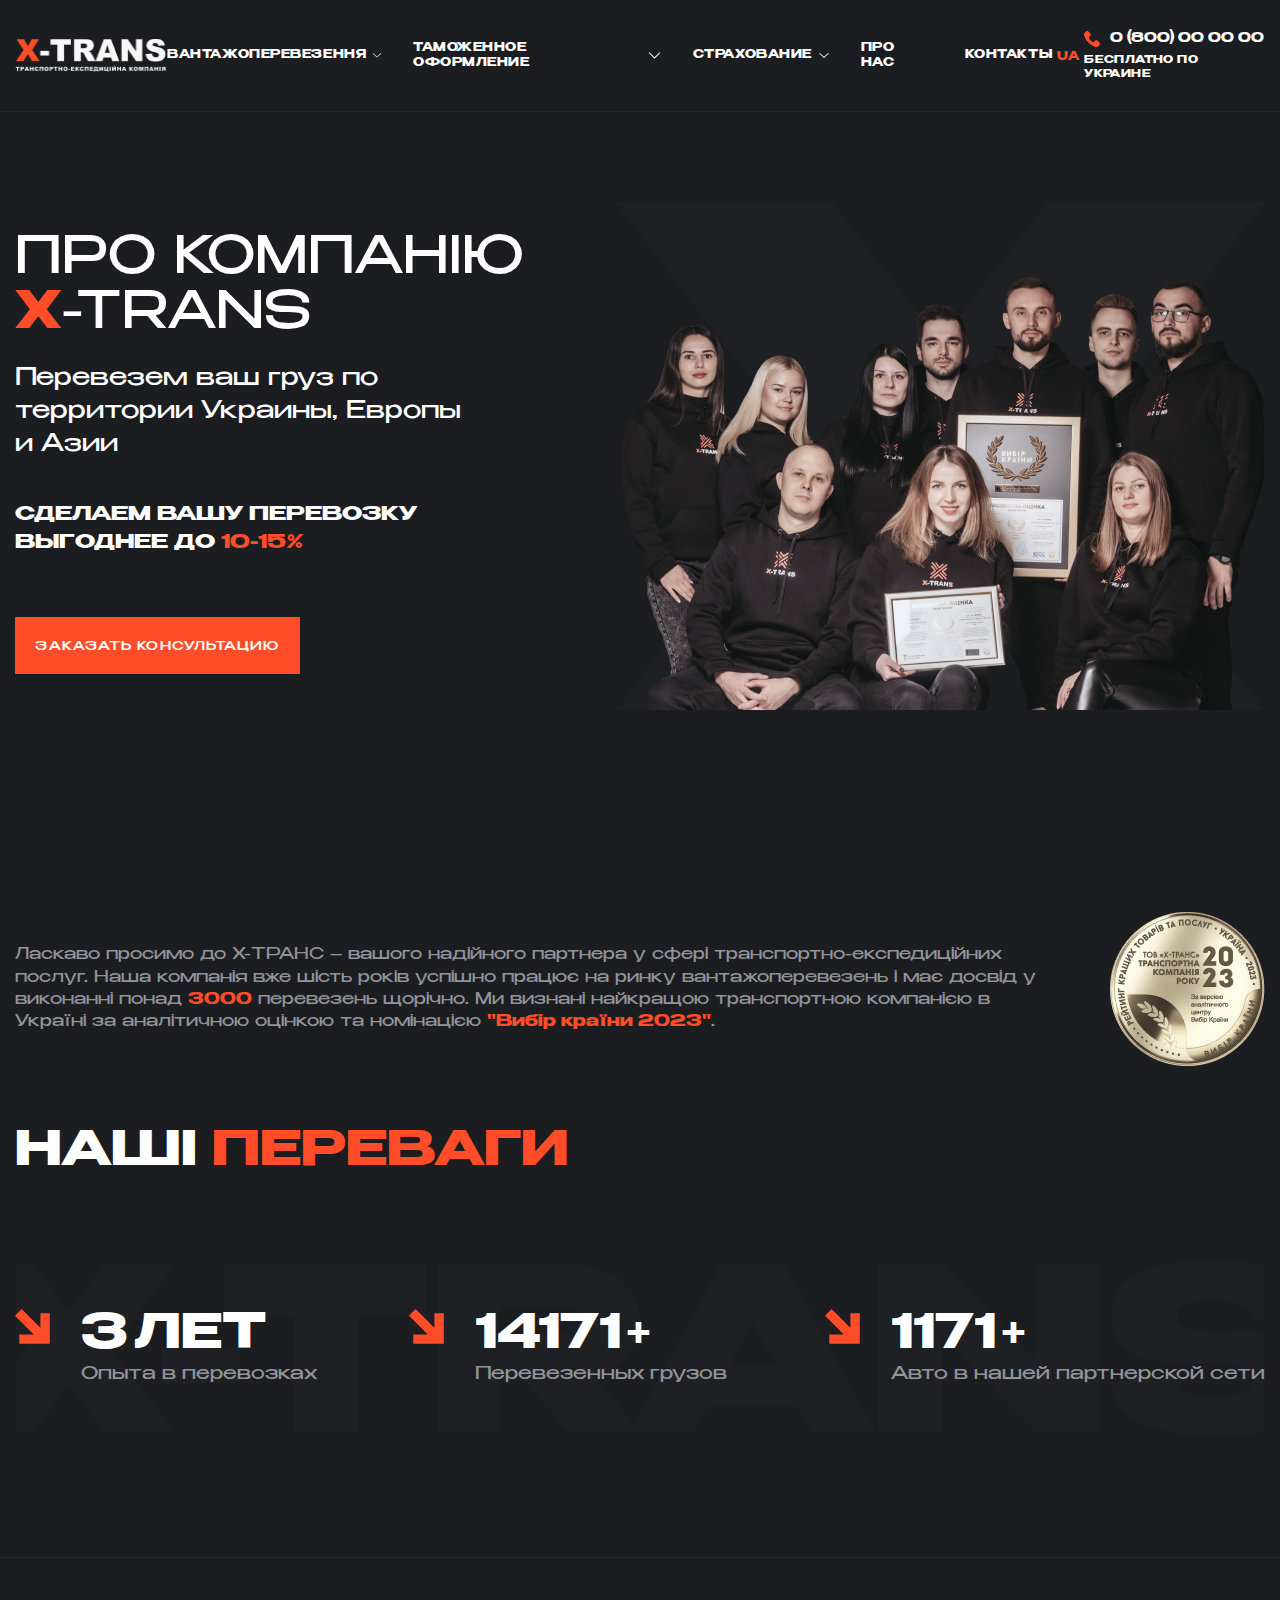
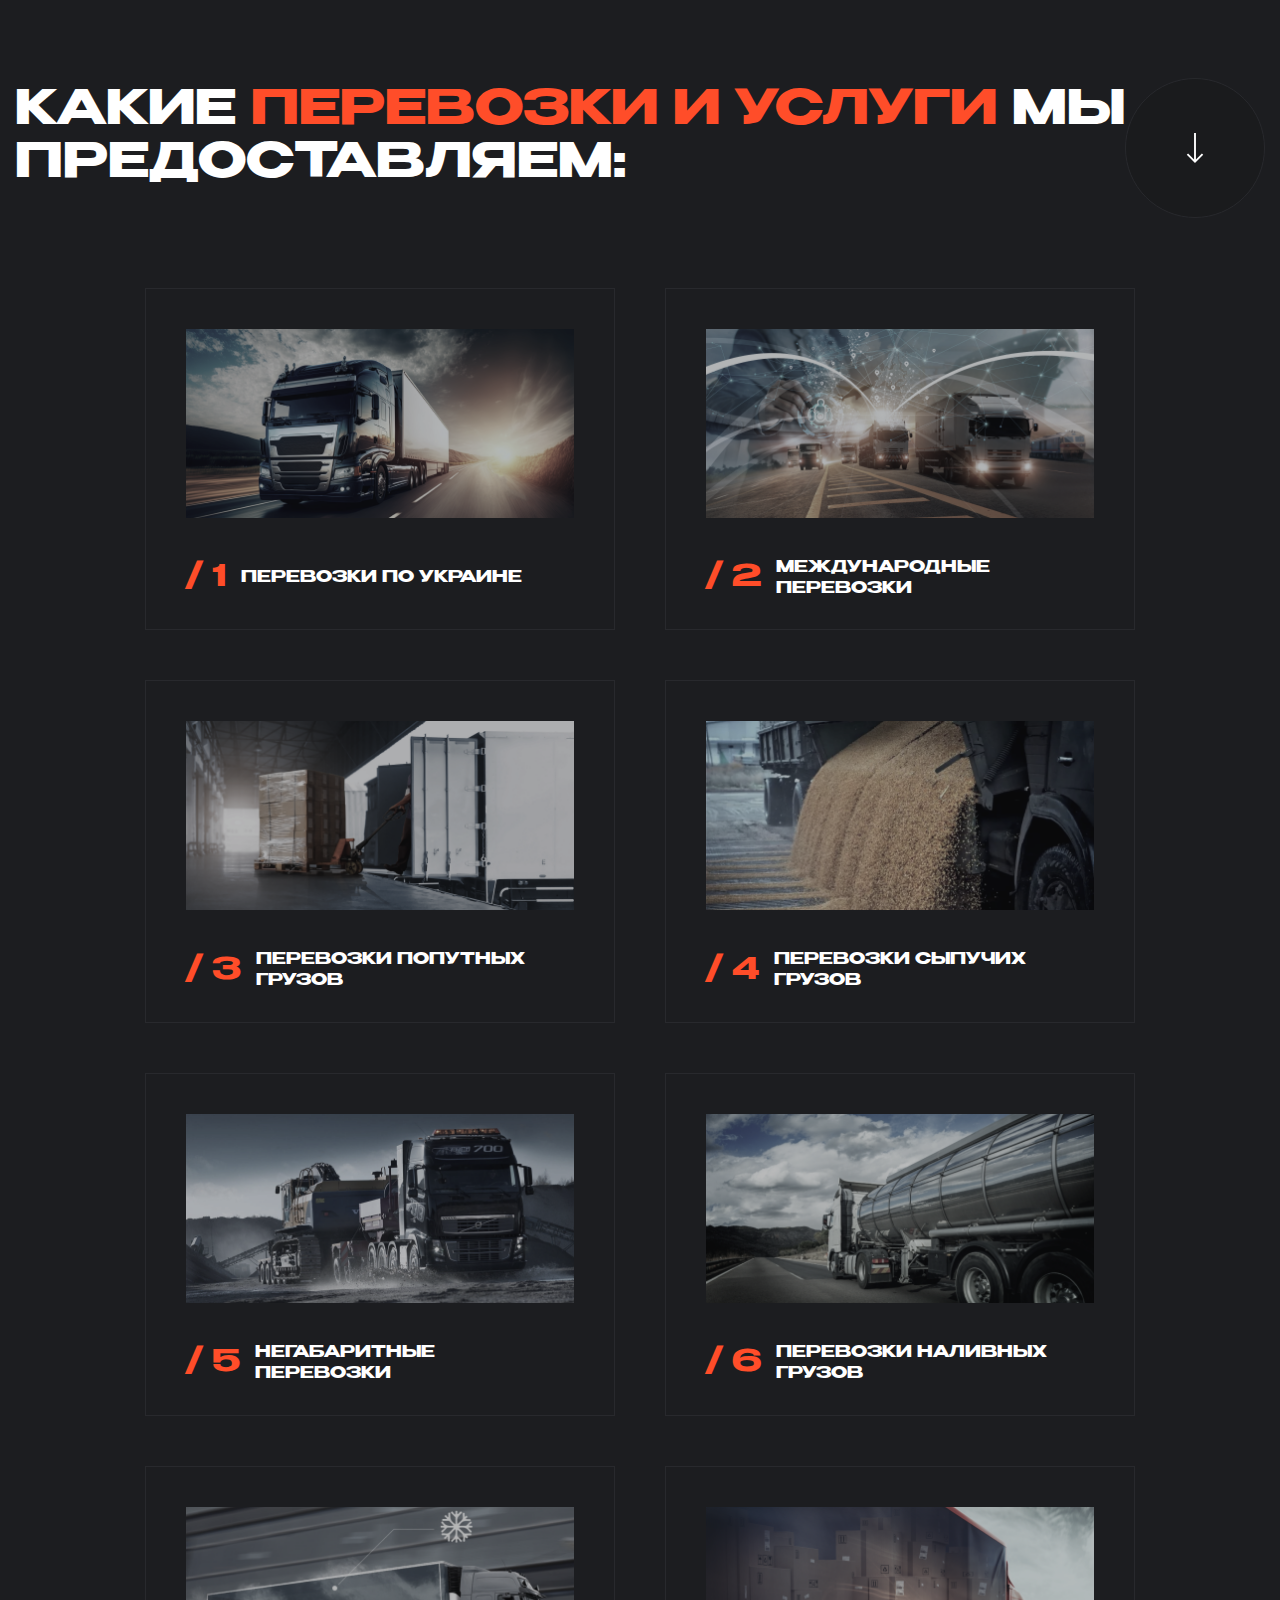
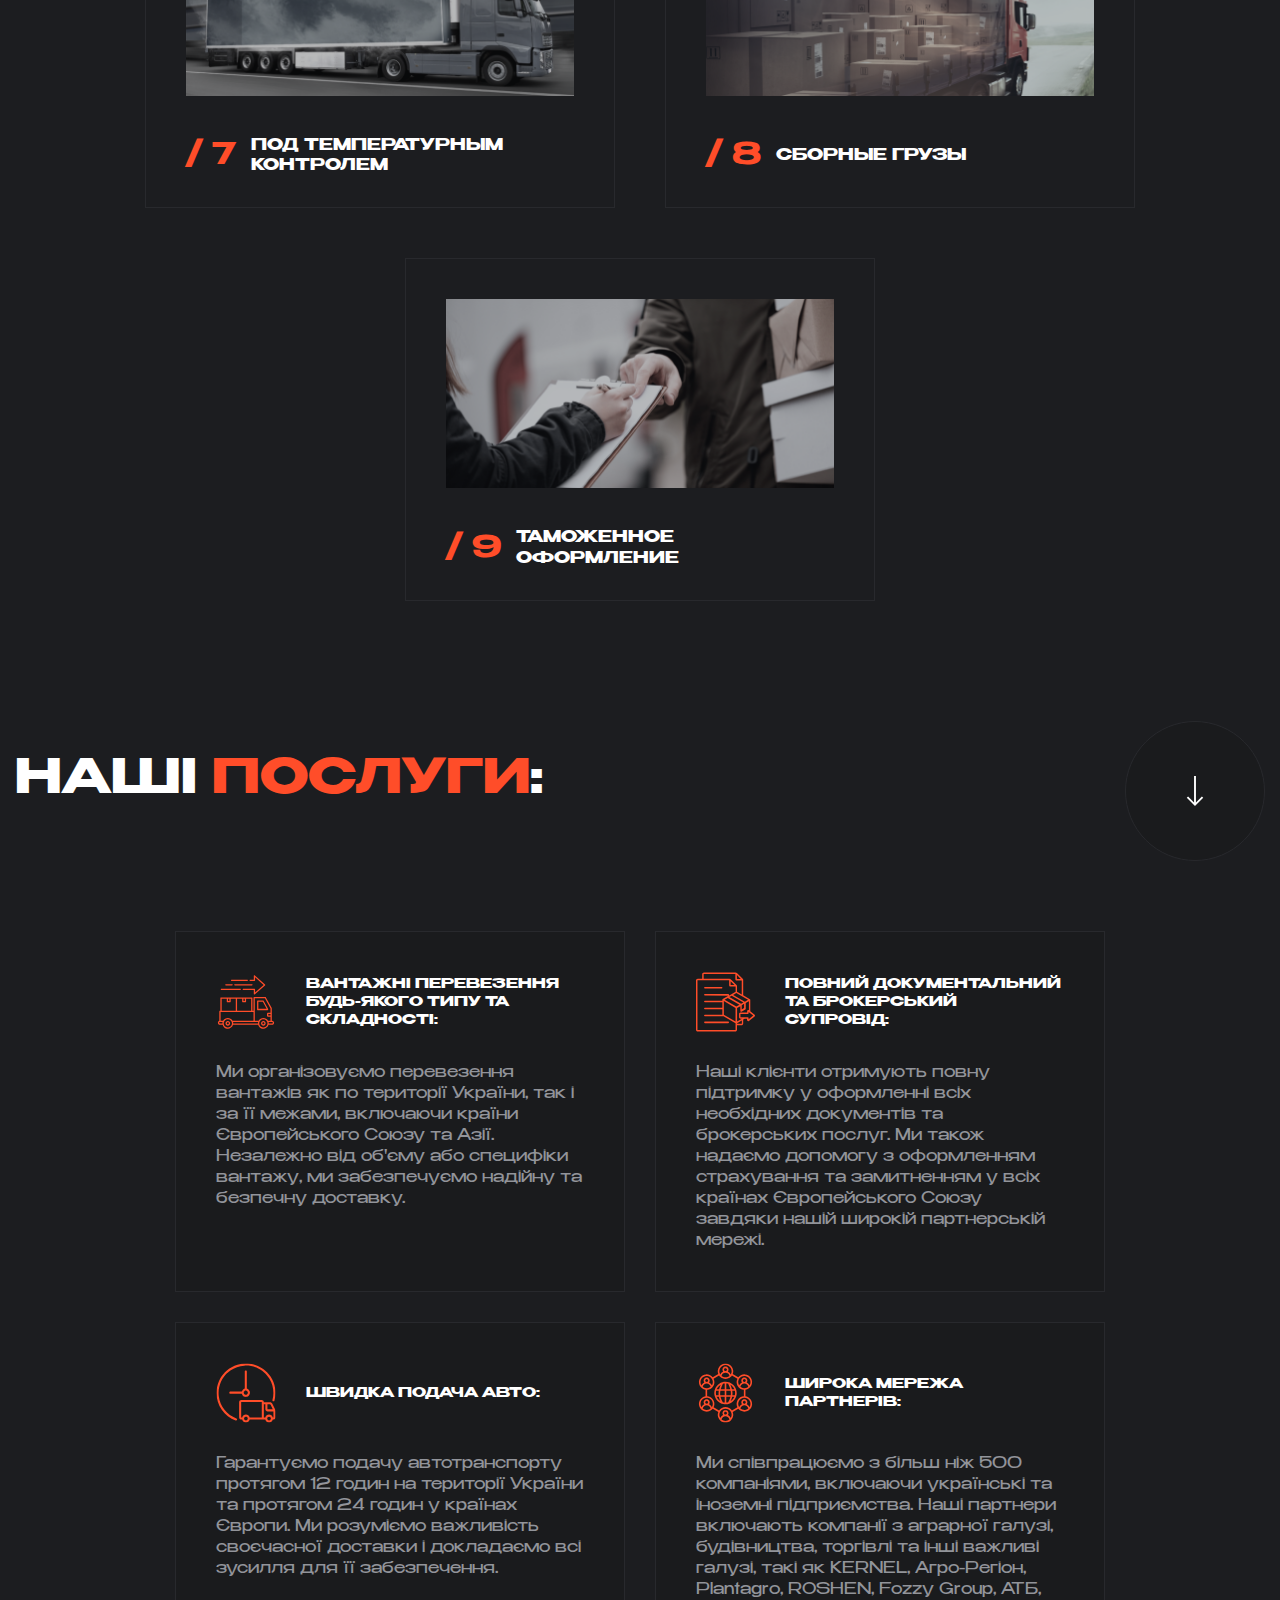
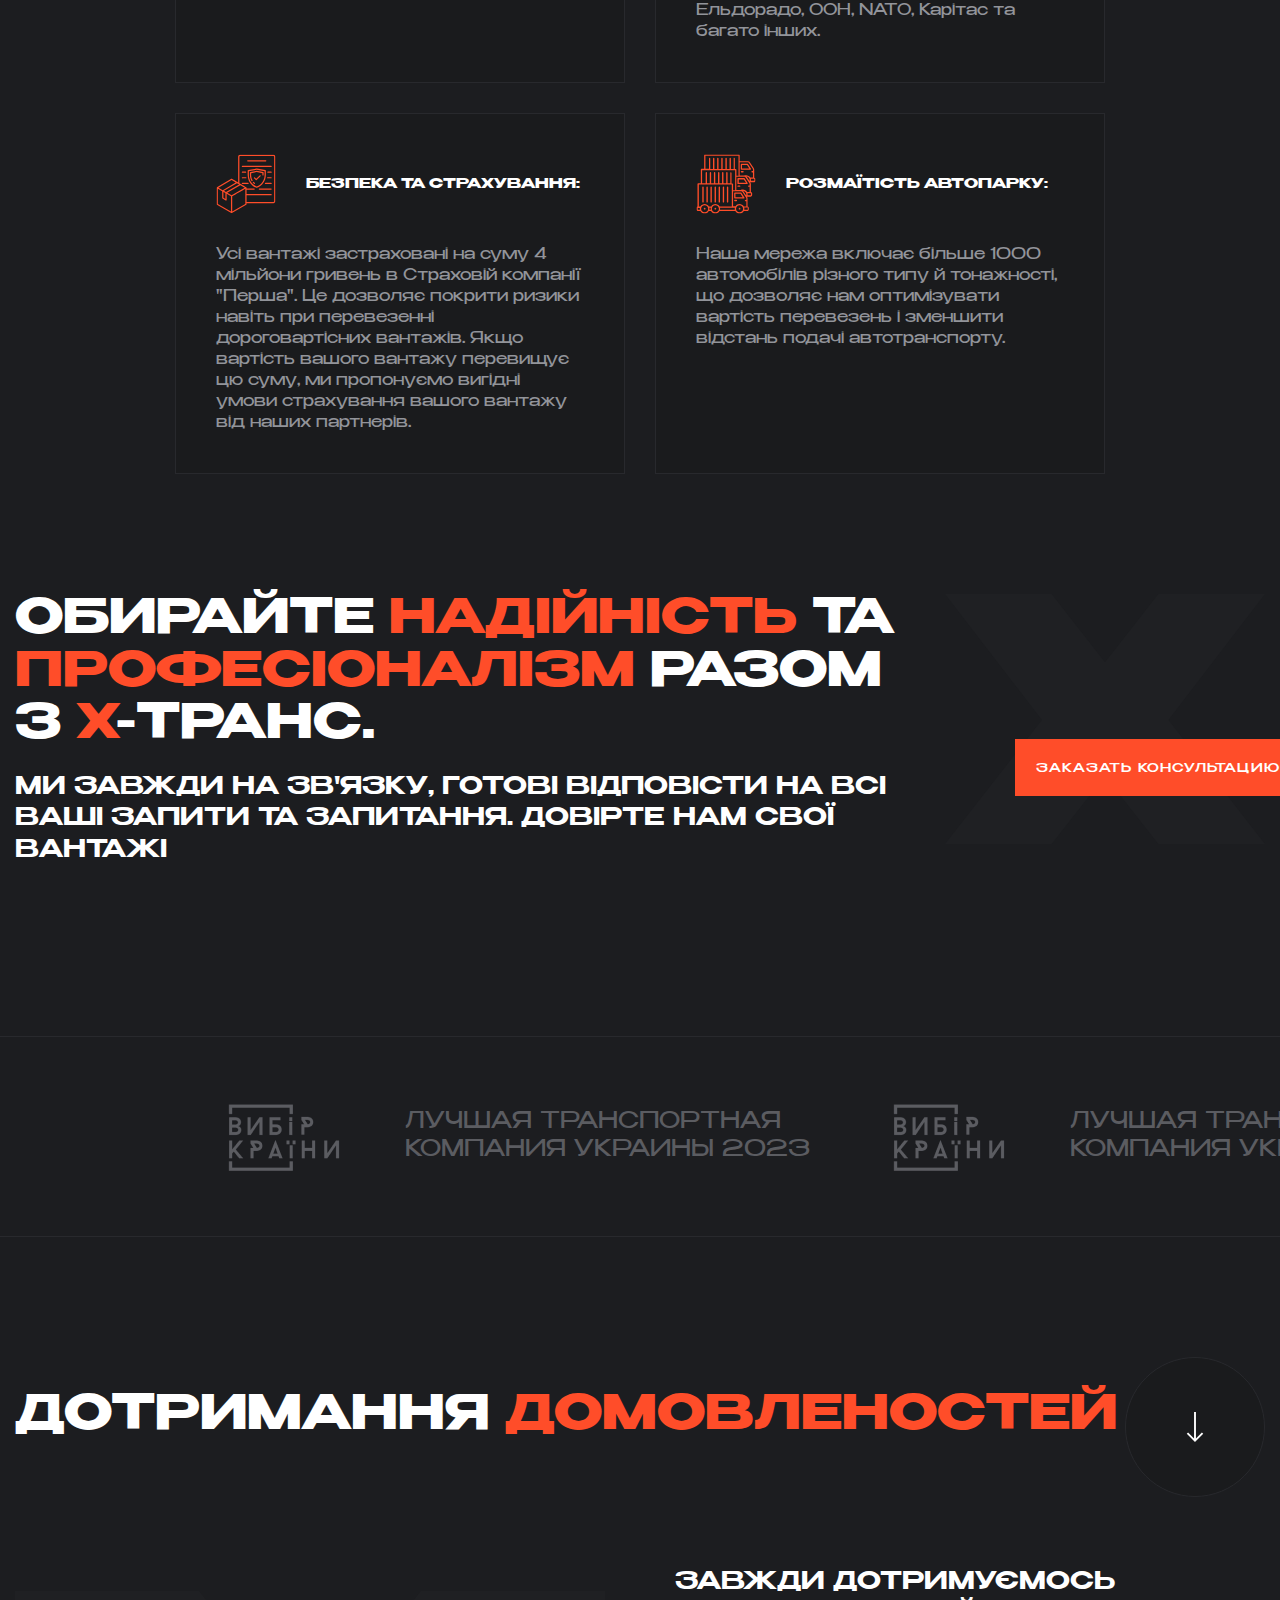
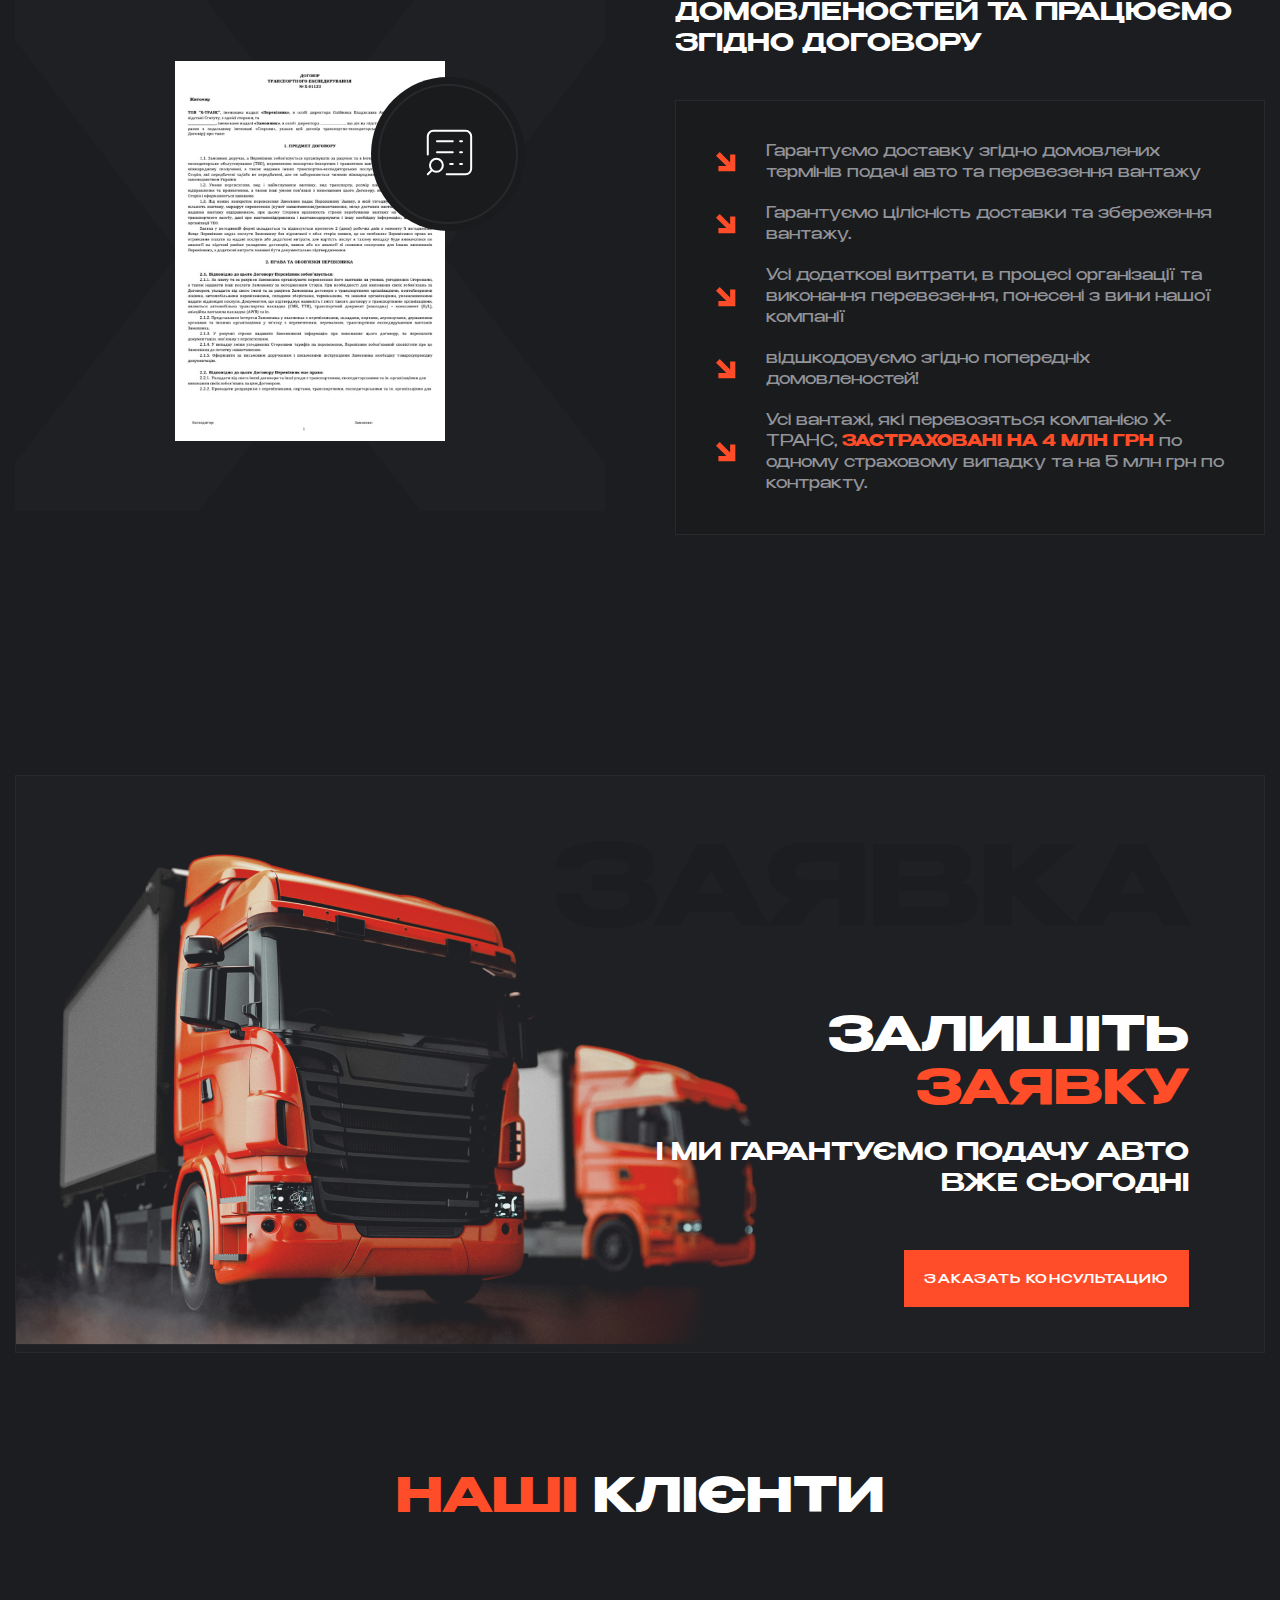
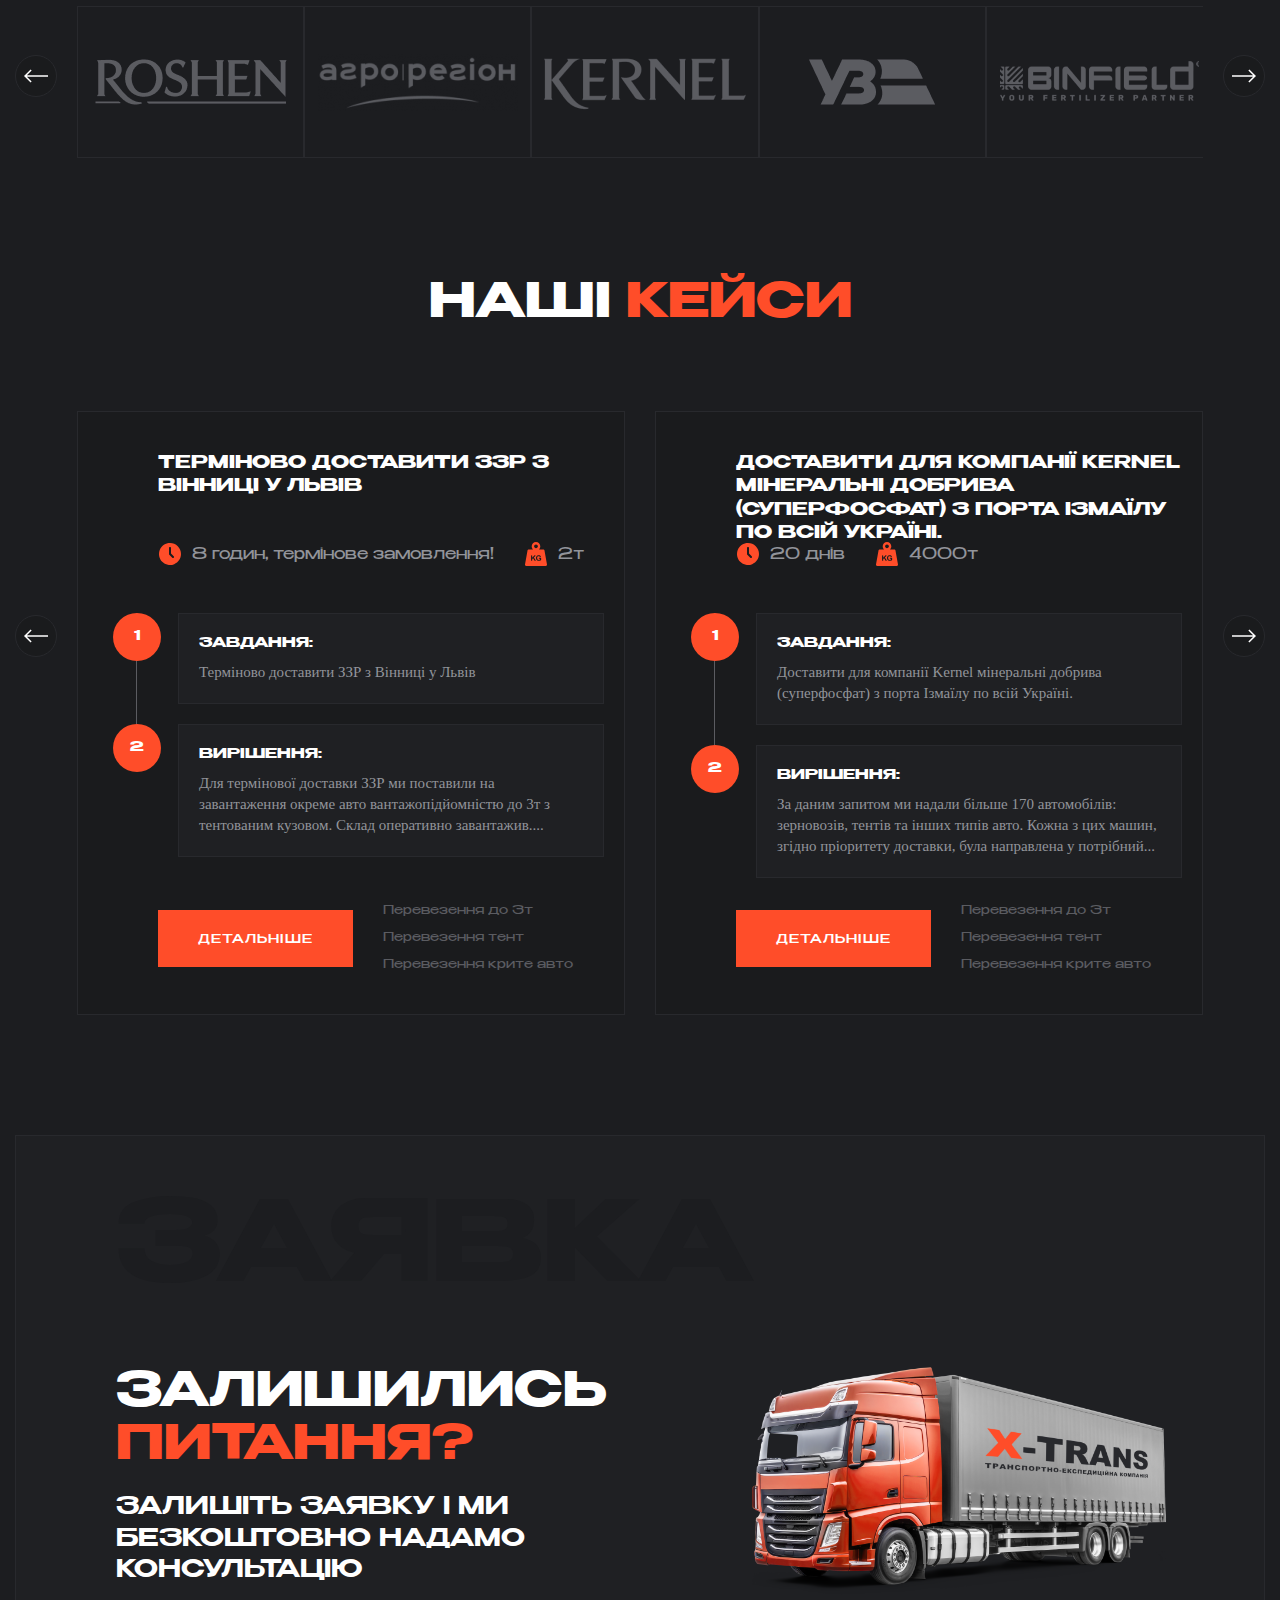
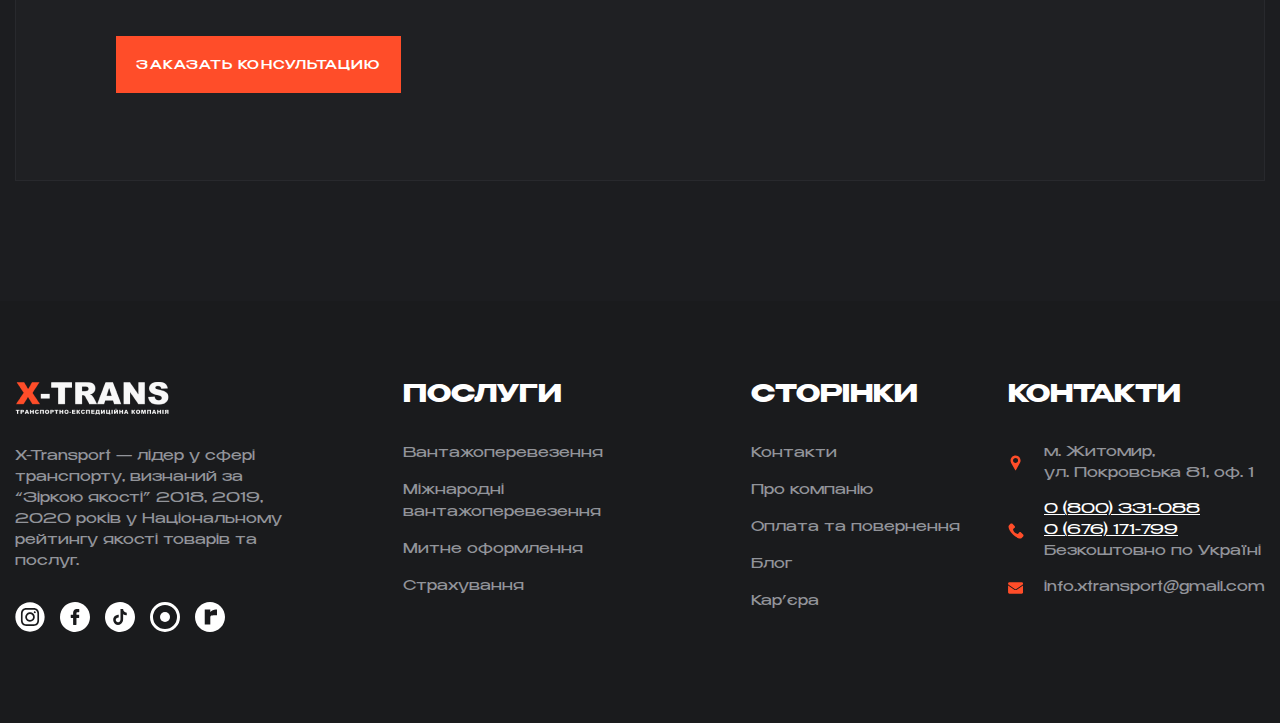
==== about-us.html @ c1b2182f "added new pages" ====
<!DOCTYPE html>
<html lang="en">
  <head>
    <meta charset="UTF-8" />
    <meta name="viewport" content="width=device-width, initial-scale=1.0" />

    <link rel="icon" type="image/png" href="favicon.png" />

    <link rel="stylesheet" href="css/swiper-bundle.min.css" />
    <link rel="stylesheet" href="css/style.css" />
    <link rel="stylesheet" href="css/jquery.fancybox.min.css" />
    <title>X-Transport</title>
  </head>
  <body>
    <!-- Header -->
    <header class="header">
      <div class="container">
        <div class="header__inner">
          <a class="logo" href="index.html">
            <img src="images/logo.png" alt="logo" />
          </a>

          <nav class="nav">
            <ul class="nav__list">
              <li class="nav__item">
                <a class="nav__link" href="#"> Вантажоперевезення </a>
                <a class="drop-menu" href="#">
                  <img src="images/arrow.svg" alt="arow icon" />
                </a>

                <ul class="submenu">
                  <li class="submenu__item">
                    <a class="submenu__link" href="#">Вантажоперевезення</a>
                    <img src="images/right-arrow.svg" alt="arrow icon" />

                    <ul class="submenu-2">
                      <li class="submenu__item--2">
                        <a class="submenu__link--2" href="#">Вантажоперевезення містами</a>
                        <img src="images/right-arrow.svg" alt="arrow icon" />

                        <ul class="submenu-3">
                          <li class="submenu__item--3">
                            <a class="submenu__link--3" href="#">Київ-бровари</a>
                            <a class="submenu__link--3" href="#">Київ-вінниця</a>
                            <a class="submenu__link--3" href="#">харків-дніпро</a>
                          </li>

                          <li class="submenu__item--3">
                            <a class="submenu__link--3" href="#">Київ-харків</a>
                            <a class="submenu__link--3" href="#">Київ-Кривий ріг</a>
                            <a class="submenu__link--3" href="#">харків-Запоріжжя</a>
                          </li>

                          <li class="submenu__item--3">
                            <a class="submenu__link--3" href="#">Київ-Рівне</a>
                            <a class="submenu__link--3" href="#">Київ-черкаси</a>
                            <a class="submenu__link--3" href="#">харків-одеса</a>
                          </li>

                          <li class="submenu__item--3">
                            <a class="submenu__link--3" href="#">Київ-Запоріжжя</a>
                            <a class="submenu__link--3" href="#">Київ-чернівці</a>
                            <a class="submenu__link--3" href="#">дніпро-одеса</a>
                          </li>

                          <li class="submenu__item--3">
                            <a class="submenu__link--3" href="#">Київ-львів</a>
                            <a class="submenu__link--3" href="#">Київ-полтава</a>
                            <a class="submenu__link--3" href="#">Дніпро-Запоріжжя</a>
                          </li>

                          <li class="submenu__item--3">
                            <a class="submenu__link--3" href="#">Київ-дніпро</a>
                            <a class="submenu__link--3" href="#">Київ-суми</a>
                            <a class="submenu__link--3" href="#">Одеса-львів</a>
                          </li>

                          <li class="submenu__item--3">
                            <a class="submenu__link--3" href="#">Київ-одеса</a>
                            <a class="submenu__link--3" href="#">Київ-миколаїв</a>
                            <a class="submenu__link--3" href="#"></a>
                          </li>
                        </ul>
                      </li>
                      <li class="submenu__item--2">
                        <a class="submenu__link--2" href="#">Напрямки вантажоперевезень</a>
                        <img src="images/right-arrow.svg" alt="arrow icon" />

                        <ul class="submenu-3">
                          <li class="submenu__item--3">
                            <a class="submenu__link--3" href="#">Київ-бровари</a>
                            <a class="submenu__link--3" href="#">Київ-вінниця</a>
                            <a class="submenu__link--3" href="#">харків-дніпро</a>
                          </li>

                          <li class="submenu__item--3">
                            <a class="submenu__link--3" href="#">Київ-харків</a>
                            <a class="submenu__link--3" href="#">Київ-Кривий ріг</a>
                            <a class="submenu__link--3" href="#">харків-Запоріжжя</a>
                          </li>

                          <li class="submenu__item--3">
                            <a class="submenu__link--3" href="#">Київ-Рівне</a>
                            <a class="submenu__link--3" href="#">Київ-черкаси</a>
                            <a class="submenu__link--3" href="#">харків-одеса</a>
                          </li>

                          <li class="submenu__item--3">
                            <a class="submenu__link--3" href="#">Київ-Запоріжжя</a>
                            <a class="submenu__link--3" href="#">Київ-чернівці</a>
                            <a class="submenu__link--3" href="#">дніпро-одеса</a>
                          </li>

                          <li class="submenu__item--3">
                            <a class="submenu__link--3" href="#">Київ-львів</a>
                            <a class="submenu__link--3" href="#">Київ-полтава</a>
                            <a class="submenu__link--3" href="#">Дніпро-Запоріжжя</a>
                          </li>

                          <li class="submenu__item--3">
                            <a class="submenu__link--3" href="#">Київ-дніпро</a>
                            <a class="submenu__link--3" href="#">Київ-суми</a>
                            <a class="submenu__link--3" href="#">Одеса-львів</a>
                          </li>

                          <li class="submenu__item--3">
                            <a class="submenu__link--3" href="#">Київ-одеса</a>
                            <a class="submenu__link--3" href="#">Київ-миколаїв</a>
                            <a class="submenu__link--3" href="#"></a>
                          </li>
                        </ul>
                      </li>
                      <li class="submenu__item--2">
                        <a class="submenu__link--2" href="#">попутні Вантажоперевезення</a>
                        <img src="images/right-arrow.svg" alt="arrow icon" />

                        <ul class="submenu-3">
                          <li class="submenu__item--3">
                            <a class="submenu__link--3" href="#">Київ-бровари</a>
                            <a class="submenu__link--3" href="#">Київ-вінниця</a>
                            <a class="submenu__link--3" href="#">харків-дніпро</a>
                          </li>

                          <li class="submenu__item--3">
                            <a class="submenu__link--3" href="#">Київ-харків</a>
                            <a class="submenu__link--3" href="#">Київ-Кривий ріг</a>
                            <a class="submenu__link--3" href="#">харків-Запоріжжя</a>
                          </li>

                          <li class="submenu__item--3">
                            <a class="submenu__link--3" href="#">Київ-Рівне</a>
                            <a class="submenu__link--3" href="#">Київ-черкаси</a>
                            <a class="submenu__link--3" href="#">харків-одеса</a>
                          </li>

                          <li class="submenu__item--3">
                            <a class="submenu__link--3" href="#">Київ-Запоріжжя</a>
                            <a class="submenu__link--3" href="#">Київ-чернівці</a>
                            <a class="submenu__link--3" href="#">дніпро-одеса</a>
                          </li>

                          <li class="submenu__item--3">
                            <a class="submenu__link--3" href="#">Київ-львів</a>
                            <a class="submenu__link--3" href="#">Київ-полтава</a>
                            <a class="submenu__link--3" href="#">Дніпро-Запоріжжя</a>
                          </li>

                          <li class="submenu__item--3">
                            <a class="submenu__link--3" href="#">Київ-дніпро</a>
                            <a class="submenu__link--3" href="#">Київ-суми</a>
                            <a class="submenu__link--3" href="#">Одеса-львів</a>
                          </li>

                          <li class="submenu__item--3">
                            <a class="submenu__link--3" href="#">Київ-одеса</a>
                            <a class="submenu__link--3" href="#">Київ-миколаїв</a>
                            <a class="submenu__link--3" href="#"></a>
                          </li>
                        </ul>
                      </li>
                    </ul>
                  </li>
                  <li class="submenu__item">
                    <a class="submenu__link" href="#">Міжнародні Вантажоперевезення</a>
                    <img src="images/right-arrow.svg" alt="arrow icon" />
                    <ul class="submenu-2">
                      <li class="submenu__item--2">
                        <a class="submenu__link--2" href="#">Вантажоперевезення містами</a>
                        <img src="images/right-arrow.svg" alt="arrow icon" />
                        <ul class="submenu-3">
                          <li class="submenu__item--3">
                            <a class="submenu__link--3" href="#">Київ-бровари</a>
                            <a class="submenu__link--3" href="#">Київ-вінниця</a>
                            <a class="submenu__link--3" href="#">харків-дніпро</a>
                          </li>

                          <li class="submenu__item--3">
                            <a class="submenu__link--3" href="#">Київ-харків</a>
                            <a class="submenu__link--3" href="#">Київ-Кривий ріг</a>
                            <a class="submenu__link--3" href="#">харків-Запоріжжя</a>
                          </li>

                          <li class="submenu__item--3">
                            <a class="submenu__link--3" href="#">Київ-Рівне</a>
                            <a class="submenu__link--3" href="#">Київ-черкаси</a>
                            <a class="submenu__link--3" href="#">харків-одеса</a>
                          </li>

                          <li class="submenu__item--3">
                            <a class="submenu__link--3" href="#">Київ-Запоріжжя</a>
                            <a class="submenu__link--3" href="#">Київ-чернівці</a>
                            <a class="submenu__link--3" href="#">дніпро-одеса</a>
                          </li>

                          <li class="submenu__item--3">
                            <a class="submenu__link--3" href="#">Київ-львів</a>
                            <a class="submenu__link--3" href="#">Київ-полтава</a>
                            <a class="submenu__link--3" href="#">Дніпро-Запоріжжя</a>
                          </li>

                          <li class="submenu__item--3">
                            <a class="submenu__link--3" href="#">Київ-дніпро</a>
                            <a class="submenu__link--3" href="#">Київ-суми</a>
                            <a class="submenu__link--3" href="#">Одеса-львів</a>
                          </li>

                          <li class="submenu__item--3">
                            <a class="submenu__link--3" href="#">Київ-одеса</a>
                            <a class="submenu__link--3" href="#">Київ-миколаїв</a>
                            <a class="submenu__link--3" href="#"></a>
                          </li>
                        </ul>
                      </li>
                      <li class="submenu__item--2">
                        <a class="submenu__link--2" href="#">Напрямки вантажоперевезень</a>
                        <img src="images/right-arrow.svg" alt="arrow icon" />
                        <ul class="submenu-3">
                          <li class="submenu__item--3">
                            <a class="submenu__link--3" href="#">Київ-бровари</a>
                            <a class="submenu__link--3" href="#">Київ-вінниця</a>
                            <a class="submenu__link--3" href="#">харків-дніпро</a>
                          </li>

                          <li class="submenu__item--3">
                            <a class="submenu__link--3" href="#">Київ-харків</a>
                            <a class="submenu__link--3" href="#">Київ-Кривий ріг</a>
                            <a class="submenu__link--3" href="#">харків-Запоріжжя</a>
                          </li>

                          <li class="submenu__item--3">
                            <a class="submenu__link--3" href="#">Київ-Рівне</a>
                            <a class="submenu__link--3" href="#">Київ-черкаси</a>
                            <a class="submenu__link--3" href="#">харків-одеса</a>
                          </li>

                          <li class="submenu__item--3">
                            <a class="submenu__link--3" href="#">Київ-Запоріжжя</a>
                            <a class="submenu__link--3" href="#">Київ-чернівці</a>
                            <a class="submenu__link--3" href="#">дніпро-одеса</a>
                          </li>

                          <li class="submenu__item--3">
                            <a class="submenu__link--3" href="#">Київ-львів</a>
                            <a class="submenu__link--3" href="#">Київ-полтава</a>
                            <a class="submenu__link--3" href="#">Дніпро-Запоріжжя</a>
                          </li>

                          <li class="submenu__item--3">
                            <a class="submenu__link--3" href="#">Київ-дніпро</a>
                            <a class="submenu__link--3" href="#">Київ-суми</a>
                            <a class="submenu__link--3" href="#">Одеса-львів</a>
                          </li>

                          <li class="submenu__item--3">
                            <a class="submenu__link--3" href="#">Київ-одеса</a>
                            <a class="submenu__link--3" href="#">Київ-миколаїв</a>
                            <a class="submenu__link--3" href="#"></a>
                          </li>
                        </ul>
                      </li>
                      <li class="submenu__item--2">
                        <a class="submenu__link--2" href="#">попутні Вантажоперевезення</a>
                        <img src="images/right-arrow.svg" alt="arrow icon" />
                        <ul class="submenu-3">
                          <li class="submenu__item--3">
                            <a class="submenu__link--3" href="#">Київ-бровари</a>
                            <a class="submenu__link--3" href="#">Київ-вінниця</a>
                            <a class="submenu__link--3" href="#">харків-дніпро</a>
                          </li>

                          <li class="submenu__item--3">
                            <a class="submenu__link--3" href="#">Київ-харків</a>
                            <a class="submenu__link--3" href="#">Київ-Кривий ріг</a>
                            <a class="submenu__link--3" href="#">харків-Запоріжжя</a>
                          </li>

                          <li class="submenu__item--3">
                            <a class="submenu__link--3" href="#">Київ-Рівне</a>
                            <a class="submenu__link--3" href="#">Київ-черкаси</a>
                            <a class="submenu__link--3" href="#">харків-одеса</a>
                          </li>

                          <li class="submenu__item--3">
                            <a class="submenu__link--3" href="#">Київ-Запоріжжя</a>
                            <a class="submenu__link--3" href="#">Київ-чернівці</a>
                            <a class="submenu__link--3" href="#">дніпро-одеса</a>
                          </li>

                          <li class="submenu__item--3">
                            <a class="submenu__link--3" href="#">Київ-львів</a>
                            <a class="submenu__link--3" href="#">Київ-полтава</a>
                            <a class="submenu__link--3" href="#">Дніпро-Запоріжжя</a>
                          </li>

                          <li class="submenu__item--3">
                            <a class="submenu__link--3" href="#">Київ-дніпро</a>
                            <a class="submenu__link--3" href="#">Київ-суми</a>
                            <a class="submenu__link--3" href="#">Одеса-львів</a>
                          </li>

                          <li class="submenu__item--3">
                            <a class="submenu__link--3" href="#">Київ-одеса</a>
                            <a class="submenu__link--3" href="#">Київ-миколаїв</a>
                            <a class="submenu__link--3" href="#"></a>
                          </li>
                        </ul>
                      </li>
                    </ul>
                  </li>
                  <li class="submenu__item">
                    <a class="submenu__link" href="#">Типи Вантажоперевезень</a>
                    <img src="images/right-arrow.svg" alt="arrow icon" />
                    <ul class="submenu-2">
                      <li class="submenu__item--2">
                        <a class="submenu__link--2" href="#">Вантажоперевезення містами</a>
                        <img src="images/right-arrow.svg" alt="arrow icon" />
                        <ul class="submenu-3">
                          <li class="submenu__item--3">
                            <a class="submenu__link--3" href="#">Київ-бровари</a>
                            <a class="submenu__link--3" href="#">Київ-вінниця</a>
                            <a class="submenu__link--3" href="#">харків-дніпро</a>
                          </li>

                          <li class="submenu__item--3">
                            <a class="submenu__link--3" href="#">Київ-харків</a>
                            <a class="submenu__link--3" href="#">Київ-Кривий ріг</a>
                            <a class="submenu__link--3" href="#">харків-Запоріжжя</a>
                          </li>

                          <li class="submenu__item--3">
                            <a class="submenu__link--3" href="#">Київ-Рівне</a>
                            <a class="submenu__link--3" href="#">Київ-черкаси</a>
                            <a class="submenu__link--3" href="#">харків-одеса</a>
                          </li>

                          <li class="submenu__item--3">
                            <a class="submenu__link--3" href="#">Київ-Запоріжжя</a>
                            <a class="submenu__link--3" href="#">Київ-чернівці</a>
                            <a class="submenu__link--3" href="#">дніпро-одеса</a>
                          </li>

                          <li class="submenu__item--3">
                            <a class="submenu__link--3" href="#">Київ-львів</a>
                            <a class="submenu__link--3" href="#">Київ-полтава</a>
                            <a class="submenu__link--3" href="#">Дніпро-Запоріжжя</a>
                          </li>

                          <li class="submenu__item--3">
                            <a class="submenu__link--3" href="#">Київ-дніпро</a>
                            <a class="submenu__link--3" href="#">Київ-суми</a>
                            <a class="submenu__link--3" href="#">Одеса-львів</a>
                          </li>

                          <li class="submenu__item--3">
                            <a class="submenu__link--3" href="#">Київ-одеса</a>
                            <a class="submenu__link--3" href="#">Київ-миколаїв</a>
                            <a class="submenu__link--3" href="#"></a>
                          </li>
                        </ul>
                      </li>
                      <li class="submenu__item--2">
                        <a class="submenu__link--2" href="#">Напрямки вантажоперевезень</a>
                        <img src="images/right-arrow.svg" alt="arrow icon" />
                        <ul class="submenu-3">
                          <li class="submenu__item--3">
                            <a class="submenu__link--3" href="#">Київ-бровари</a>
                            <a class="submenu__link--3" href="#">Київ-вінниця</a>
                            <a class="submenu__link--3" href="#">харків-дніпро</a>
                          </li>

                          <li class="submenu__item--3">
                            <a class="submenu__link--3" href="#">Київ-харків</a>
                            <a class="submenu__link--3" href="#">Київ-Кривий ріг</a>
                            <a class="submenu__link--3" href="#">харків-Запоріжжя</a>
                          </li>

                          <li class="submenu__item--3">
                            <a class="submenu__link--3" href="#">Київ-Рівне</a>
                            <a class="submenu__link--3" href="#">Київ-черкаси</a>
                            <a class="submenu__link--3" href="#">харків-одеса</a>
                          </li>

                          <li class="submenu__item--3">
                            <a class="submenu__link--3" href="#">Київ-Запоріжжя</a>
                            <a class="submenu__link--3" href="#">Київ-чернівці</a>
                            <a class="submenu__link--3" href="#">дніпро-одеса</a>
                          </li>

                          <li class="submenu__item--3">
                            <a class="submenu__link--3" href="#">Київ-львів</a>
                            <a class="submenu__link--3" href="#">Київ-полтава</a>
                            <a class="submenu__link--3" href="#">Дніпро-Запоріжжя</a>
                          </li>

                          <li class="submenu__item--3">
                            <a class="submenu__link--3" href="#">Київ-дніпро</a>
                            <a class="submenu__link--3" href="#">Київ-суми</a>
                            <a class="submenu__link--3" href="#">Одеса-львів</a>
                          </li>

                          <li class="submenu__item--3">
                            <a class="submenu__link--3" href="#">Київ-одеса</a>
                            <a class="submenu__link--3" href="#">Київ-миколаїв</a>
                            <a class="submenu__link--3" href="#"></a>
                          </li>
                        </ul>
                      </li>
                      <li class="submenu__item--2">
                        <a class="submenu__link--2" href="#">попутні Вантажоперевезення</a>
                        <img src="images/right-arrow.svg" alt="arrow icon" />
                        <ul class="submenu-3">
                          <li class="submenu__item--3">
                            <a class="submenu__link--3" href="#">Київ-бровари</a>
                            <a class="submenu__link--3" href="#">Київ-вінниця</a>
                            <a class="submenu__link--3" href="#">харків-дніпро</a>
                          </li>

                          <li class="submenu__item--3">
                            <a class="submenu__link--3" href="#">Київ-харків</a>
                            <a class="submenu__link--3" href="#">Київ-Кривий ріг</a>
                            <a class="submenu__link--3" href="#">харків-Запоріжжя</a>
                          </li>

                          <li class="submenu__item--3">
                            <a class="submenu__link--3" href="#">Київ-Рівне</a>
                            <a class="submenu__link--3" href="#">Київ-черкаси</a>
                            <a class="submenu__link--3" href="#">харків-одеса</a>
                          </li>

                          <li class="submenu__item--3">
                            <a class="submenu__link--3" href="#">Київ-Запоріжжя</a>
                            <a class="submenu__link--3" href="#">Київ-чернівці</a>
                            <a class="submenu__link--3" href="#">дніпро-одеса</a>
                          </li>

                          <li class="submenu__item--3">
                            <a class="submenu__link--3" href="#">Київ-львів</a>
                            <a class="submenu__link--3" href="#">Київ-полтава</a>
                            <a class="submenu__link--3" href="#">Дніпро-Запоріжжя</a>
                          </li>

                          <li class="submenu__item--3">
                            <a class="submenu__link--3" href="#">Київ-дніпро</a>
                            <a class="submenu__link--3" href="#">Київ-суми</a>
                            <a class="submenu__link--3" href="#">Одеса-львів</a>
                          </li>

                          <li class="submenu__item--3">
                            <a class="submenu__link--3" href="#">Київ-одеса</a>
                            <a class="submenu__link--3" href="#">Київ-миколаїв</a>
                            <a class="submenu__link--3" href="#"></a>
                          </li>
                        </ul>
                      </li>
                    </ul>
                  </li>
                </ul>
              </li>
              <li class="nav__item">
                <a class="nav__link" href="#"> Таможенное оформление </a>
                <a class="drop-menu" href="#">
                  <img src="images/arrow.svg" alt="arow icon" />
                </a>
              </li>
              <li class="nav__item">
                <a class="nav__link" href="#"> Страхование </a>
                <a class="drop-menu" href="#">
                  <img src="images/arrow.svg" alt="arow icon" />
                </a>
              </li>
              <li class="nav__item">
                <a class="nav__link" href="#"> Про нас </a>
                <a class="drop-menu" href="#"> </a>
              </li>
              <li class="nav__item">
                <a class="nav__link" href="#"> Контакты </a>
                <a class="drop-menu" href="#"> </a>
              </li>
            </ul>
          </nav>

          <div class="lang-wrap">
            <a class="nav__link active" id="lang" href="#"> UA </a>

            <a id="burger" class="burger" href="#" onclick="toggleMenu()">
              <span></span>
            </a>
          </div>

          <div class="header__contacts">
            <div class="phone-number">
              <img src="images/phone.png" alt="phone" />
              <a href="tel:0(800)000000">0 (800) 00 00 00</a>
            </div>

            <p class="phone-sub">Бесплатно по Украине</p>
          </div>
        </div>

        <div class="burger-menu" id="burgerMenu">
          <div class="burger-menu__wrap">
            <div class="header__contacts mobile-contacts">
              <div class="phone-number">
                <img src="images/phone.png" alt="phone" />
                <a href="tel:0(800)000000">0 (800) 00 00 00</a>
              </div>

              <p class="phone-sub">Бесплатно по Украине</p>
            </div>

            <ul class="nav__list nav__list--mobile">
              <li class="nav__item">
                <a class="nav__link" href="#"> Вантажоперевезення </a>
              </li>
              <li class="nav__item">
                <a class="nav__link" href="#"> Таможенное оформление </a>
              </li>
              <li class="nav__item">
                <a class="nav__link" href="#"> Страхование </a>
              </li>
              <li class="nav__item">
                <a class="nav__link" href="#"> Про нас </a>
              </li>
              <li class="nav__item">
                <a class="nav__link" href="#"> Контакты </a>
              </li>
            </ul>
          </div>
        </div>
      </div>
    </header>
    <!-- ./Header -->

    <!-- Intro -->
    <section class="intro categories-intro">
      <div class="container">
        <div class="intro__inner categories-intro__inner">
          <div class="intro__left categories-intro__left">
            <h1 class="intro__title--main categories__title--main">
              про компанію<br />
              <span>X</span>-trans
            </h1>

            <div class="intro__subtitle">
              Перевезем ваш груз по территории Украины, Европы и Азии
            </div>

            <p class="intro__text">Сделаем вашу перевозку выгоднее до <span>10-15%</span></p>

            <a class="effect effect-1" href="#">Заказать консультацию</a>

            <div class="mobile-img">
              <img src="images/mobile-team.png" alt="truck img" />
            </div>
          </div>
          <div class="about__right">
            <img src="images/about-bg.png" alt="" />
          </div>
        </div>
      </div>
    </section>
    <!-- ./Intro -->

    <!-- Benefits -->
    <section class="benefits benefits-about">
      <div class="container">
        <div class="benefits__top">
          <p>
            Ласкаво просимо до X-ТРАНС – вашого надійного партнера у сфері транспортно-експедиційних
            послуг. Наша компанія вже шість років успішно працює на ринку вантажоперевезень і має
            досвід у виконанні понад <span>3000</span> перевезень щорічно. Ми визнані найкращою
            транспортною компанією в Україні за аналітичною оцінкою та номінацією
            <span>"Вибір країни 2023"</span>.
          </p>
          <img class="desktop-benefits" src="images/medal-2.png" alt="medal img" />
          <img class="mobile-benefits" src="images/medal.png" alt="medals img" />
        </div>

        <div class="title benefits__title--main">Наші <span>переваги</span></div>
        <div class="benefits__inner">
          <div class="benefits__item">
            <div class="benefits__title">
              <div class="benefits-wrap">
                <img src="images/up-left-arrow.svg" alt="arrow icon" />
                <div class="benefits__info">
                  <span class="benefits__text" id="number">6</span>
                  <span class="benefits__str">лет</span>
                  <div class="benefits__subtitle">Опыта в перевозках</div>
                </div>
              </div>
            </div>
          </div>

          <div class="benefits__item">
            <div class="benefits__title">
              <div class="benefits-wrap">
                <img src="images/up-left-arrow.svg" alt="arrow icon" />
                <div class="benefits__info">
                  <span class="benefits__text" id="number-2">15000</span>
                  <span class="benefits__str">+</span>
                  <div class="benefits__subtitle">Перевезенных грузов </div>
                </div>
              </div>
            </div>
          </div>

          <div class="benefits__item">
            <div class="benefits__title">
              <div class="benefits-wrap">
                <img src="images/up-left-arrow.svg" alt="arrow icon" />
                <div class="benefits__info">
                  <span class="benefits__text" id="number-3">2000</span>
                  <span class="benefits__str">+</span>
                  <div class="benefits__subtitle">Авто в нашей партнерской сети</div>
                </div>
              </div>
            </div>
          </div>
        </div>

        <div class="benefits-mobile">
          <img src="images/second-bg.svg" alt="bg image" />
        </div>
      </div>
    </section>
    <!-- ./Benefits -->

    <!-- Services -->
    <section class="services">
      <div class="container">
        <div class="services__top">
          <div class="title">Какие <span>перевозки и услуги</span> мы предоставляем:</div>

          <a class="services__link">
            <img class="down-arrow" src="images/services/down-arrow.svg" alt="arrow icon" />
          </a>
        </div>
        <div class="services__inner">
          <div class="services__item">
            <img class="scale" src="images/services/1.png" alt="services img" />
            <div class="services__item--bottom">
              <span> / 1</span>
              <p>Перевозки по украине</p>
            </div>
            <a class="services__item--button btn effect effect-1">
              <p>Детальніше</p>
              <img class="arrow-btn" src="images/arrow-btn.svg" alt="arrow icon" />
            </a>
          </div>

          <div class="services__item">
            <img class="scale" src="images/services/2.png" alt="services img" />
            <div class="services__item--bottom">
              <span>/ 2</span>
              <p>Международные перевозки</p>
            </div>
            <a class="services__item--button btn">
              <p>Детальніше</p>
              <img class="arrow-btn" src="images/arrow-btn.svg" alt="arrow icon" />
            </a>
          </div>

          <div class="services__item">
            <img class="scale" src="images/services/3.png" alt="services img" />
            <div class="services__item--bottom">
              <span>/ 3</span>
              <p>перевозки попутных грузов</p>
            </div>
            <a class="services__item--button btn">
              <p>Детальніше</p>
              <img class="arrow-btn" src="images/arrow-btn.svg" alt="arrow icon" />
            </a>
          </div>

          <div class="services__item">
            <img class="scale" src="images/services/4.png" alt="services img" />
            <div class="services__item--bottom">
              <span>/ 4</span>
              <p>перевозки сыпучих грузов</p>
            </div>
            <a class="services__item--button btn">
              <p>Детальніше</p>
              <img class="arrow-btn" src="images/arrow-btn.svg" alt="arrow icon" />
            </a>
          </div>

          <div class="services__item">
            <img class="scale" src="images/services/5.png" alt="services img" />
            <div class="services__item--bottom">
              <span>/ 5</span>
              <p>негабаритные перевозки</p>
            </div>
            <a class="services__item--button btn">
              <p>Детальніше</p>
              <img class="arrow-btn" src="images/arrow-btn.svg" alt="arrow icon" />
            </a>
          </div>

          <div class="services__item">
            <img class="scale" src="images/services/6.png" alt="services img" />
            <div class="services__item--bottom">
              <span>/ 6</span>
              <p>Перевозки наливных грузов</p>
            </div>
            <a class="services__item--button btn">
              <p>Детальніше</p>
              <img class="arrow-btn" src="images/arrow-btn.svg" alt="arrow icon" />
            </a>
          </div>

          <div class="services__item">
            <img class="scale" src="images/services/7.png" alt="services img" />
            <div class="services__item--bottom">
              <span>/ 7</span>
              <p>под температурным контролем</p>
            </div>
            <a class="services__item--button btn">
              <p>Детальніше</p>
              <img class="arrow-btn" src="images/arrow-btn.svg" alt="arrow icon" />
            </a>
          </div>

          <div class="services__item">
            <img class="scale" src="images/services/8.png" alt="services img" />
            <div class="services__item--bottom">
              <span>/ 8</span>
              <p>сборные грузы</p>
            </div>
            <a class="services__item--button btn">
              <p>Детальніше</p>
              <img class="arrow-btn" src="images/arrow-btn.svg" alt="arrow icon" />
            </a>
          </div>

          <div class="services__item">
            <img class="scale" src="images/services/9.png" alt="services img" />
            <div class="services__item--bottom">
              <span>/ 9</span>
              <p>таможенное оформление</p>
            </div>
            <a class="services__item--button btn">
              <p>Детальніше</p>
              <img class="arrow-btn" src="images/arrow-btn.svg" alt="arrow icon" />
            </a>
          </div>
        </div>
      </div>
    </section>
    <!-- ./Services -->

    <!-- Second-Services -->
    <section class="second-services">
      <div class="container">
        <div class="services__top">
          <div class="title">Наші <span>послуги</span>:</div>

          <a class="services__link">
            <img class="down-arrow" src="images/services/down-arrow.svg" alt="arrow icon" />
          </a>
        </div>

        <div class="second-services__items">
          <div class="second-services__item">
            <div class="second-services__item--top">
              <img src="images/second-services/1.svg" alt="service icon" />
              <span>Вантажні перевезення будь-якого типу та складності:</span>
            </div>
            <p>
              Ми організовуємо перевезення вантажів як по території України, так і за її межами,
              включаючи країни Європейського Союзу та Азії. Незалежно від об'єму або специфіки
              вантажу, ми забезпечуємо надійну та безпечну доставку.
            </p>
          </div>

          <div class="second-services__item">
            <div class="second-services__item--top">
              <img src="images/second-services/2.svg" alt="service icon" />
              <span>Повний документальний та брокерський супровід:</span>
            </div>
            <p>
              Наші клієнти отримують повну підтримку у оформленні всіх необхідних документів та
              брокерських послуг. Ми також надаємо допомогу з оформленням страхування та замитненням
              у всіх країнах Європейського Союзу завдяки нашій широкій партнерській мережі.
            </p>
          </div>

          <div class="second-services__item">
            <div class="second-services__item--top">
              <img src="images/second-services/3.svg" alt="service icon" />
              <span>Швидка подача авто:</span>
            </div>
            <p>
              Гарантуємо подачу автотранспорту протягом 12 годин на території України та протягом 24
              годин у країнах Європи. Ми розуміємо важливість своєчасної доставки і докладаємо всі
              зусилля для її забезпечення.
            </p>
          </div>

          <div class="second-services__item">
            <div class="second-services__item--top">
              <img src="images/second-services/4.svg" alt="service icon" />
              <span>Широка мережа партнерів:</span>
            </div>
            <p>
              Ми співпрацюємо з більш ніж 500 компаніями, включаючи українські та іноземні
              підприємства. Наші партнери включають компанії з аграрної галузі, будівництва,
              торгівлі та інші важливі галузі, такі як KERNEL, Агро-Регіон, Plantagro, ROSHEN, Fozzy
              Group, АТБ, Ельдорадо, ООН, NATO, Карітас та багато інших.
            </p>
          </div>

          <div class="second-services__item">
            <div class="second-services__item--top">
              <img src="images/second-services/5.svg" alt="service icon" />
              <span>Безпека та страхування:</span>
            </div>
            <p>
              Усі вантажі застраховані на суму 4 мільйони гривень в Страховій компанії "Перша". Це
              дозволяє покрити ризики навіть при перевезенні дороговартісних вантажів. Якщо вартість
              вашого вантажу перевищує цю суму, ми пропонуємо вигідні умови страхування вашого
              вантажу від наших партнерів.
            </p>
          </div>

          <div class="second-services__item">
            <div class="second-services__item--top">
              <img src="images/second-services/6.svg" alt="service icon" />
              <span>Розмаїтість автопарку:</span>
            </div>
            <p>
              Наша мережа включає більше 1000 автомобілів різного типу й тонажності, що дозволяє нам
              оптимізувати вартість перевезень і зменшити відстань подачі автотранспорту.
            </p>
          </div>
        </div>
      </div>
    </section>
    <!-- ./Second-Services -->

    <div class="info-block">
      <div class="container">
        <div class="info-block__inner">
          <div class="info-block__left">
            <div class="title">
              Обирайте <span>надійність</span> та <span>професіоналізм</span> разом з
              <span>X</span>-ТРАНС.
            </div>
            <div class="subtitle">
              Ми завжди на зв'язку, готові відповісти на всі ваші запити та запитання. Довірте нам
              свої вантажі
            </div>
          </div>
          <div class="info-block__right">
            <img src="images/X.svg" alt="x icon" />
            <a href="#" class="btn effect effect-1 info-btn">Заказать консультацию</a>
          </div>
        </div>
      </div>
    </div>

    <!-- Ticker -->
    <div class="running-text-section">
      <div class="running-text-container">
        <div class="running-text">
          <div class="ticker__text">
            <img src="images/ticker-img.png" alt="" />
            <p>
              Лучшая транспортная <br />
              компания Украины 2023
            </p>
          </div>
          <div class="ticker__text">
            <img src="images/ticker-img.png" alt="" />
            <p>
              Лучшая транспортная <br />
              компания Украины 2023
            </p>
          </div>
          <div class="ticker__text">
            <img src="images/ticker-img.png" alt="" />
            <p>
              Лучшая транспортная <br />
              компания Украины 2023
            </p>
          </div>
          <div class="ticker__text">
            <img src="images/ticker-img.png" alt="" />
            <p>
              Лучшая транспортная <br />
              компания Украины 2023
            </p>
          </div>
          <div class="ticker__text">
            <img src="images/ticker-img.png" alt="" />
            <p>
              Лучшая транспортная <br />
              компания Украины 2023
            </p>
          </div>
          <div class="ticker__text">
            <img src="images/ticker-img.png" alt="" />
            <p>
              Лучшая транспортная <br />
              компания Украины 2023
            </p>
          </div>
          <div class="ticker__text">
            <img src="images/ticker-img.png" alt="" />
            <p>
              Лучшая транспортная <br />
              компания Украины 2023
            </p>
          </div>
          <div class="ticker__text">
            <img src="images/ticker-img.png" alt="" />
            <p>
              Лучшая транспортная <br />
              компания Украины 2023
            </p>
          </div>
          <div class="ticker__text">
            <img src="images/ticker-img.png" alt="" />
            <p>
              Лучшая транспортная <br />
              компания Украины 2023
            </p>
          </div>
          <div class="ticker__text">
            <img src="images/ticker-img.png" alt="" />
            <p>
              Лучшая транспортная <br />
              компания Украины 2023
            </p>
          </div>
          <div class="ticker__text">
            <img src="images/ticker-img.png" alt="" />
            <p>
              Лучшая транспортная <br />
              компания Украины 2023
            </p>
          </div>
          <div class="ticker__text">
            <img src="images/ticker-img.png" alt="" />
            <p>
              Лучшая транспортная <br />
              компания Украины 2023
            </p>
          </div>
        </div>
      </div>
    </div>
    <!-- ./Ticker -->

    <!-- Garantee -->
    <section class="garantee about-garantee">
      <div class="container">
        <div class="services__top about-garantee-top">
          <div class="title">Дотримання <span>Домовленостей</span></div>

          <a class="services__link">
            <img class="down-arrow" src="images/services/down-arrow.svg" alt="arrow icon" />
          </a>
        </div>
        <div class="garantee__inner garantee__inner--about">
          <div class="garantee__left">
            <div class="license">
              <img src="images/license-2.png" alt="license img" />
              <a data-fancybox="gallery" class="license-link" href="images/license-2.png">
                <div class="search-wrap">
                  <svg
                    width="154"
                    height="154"
                    viewBox="0 0 154 154"
                    fill="none"
                    xmlns="http://www.w3.org/2000/svg"
                  >
                    <circle cx="77" cy="77" r="77" fill="#1A1B1D" />
                    <circle
                      cx="77"
                      cy="77"
                      r="69"
                      fill="#1A1B1D"
                      stroke="#28292D"
                      stroke-width="2"
                    />
                    <path
                      d="M79.2077 86.9265H81.7812"
                      stroke="white"
                      stroke-width="2"
                      stroke-miterlimit="10"
                      stroke-linecap="round"
                      stroke-linejoin="round"
                    />
                    <path
                      d="M65.9724 75.2537H81.7812"
                      stroke="white"
                      stroke-width="2"
                      stroke-miterlimit="10"
                      stroke-linecap="round"
                      stroke-linejoin="round"
                    />
                    <path
                      d="M65.9724 64.2244H81.7812"
                      stroke="white"
                      stroke-width="2"
                      stroke-miterlimit="10"
                      stroke-linecap="round"
                      stroke-linejoin="round"
                    />
                    <path
                      d="M89.1305 86.9265H90.9688"
                      stroke="white"
                      stroke-width="2"
                      stroke-miterlimit="10"
                      stroke-linecap="round"
                      stroke-linejoin="round"
                    />
                    <path
                      d="M89.1305 75.2537H90.9688"
                      stroke="white"
                      stroke-width="2"
                      stroke-miterlimit="10"
                      stroke-linecap="round"
                      stroke-linejoin="round"
                    />
                    <path
                      d="M89.1305 64.2244H90.9688"
                      stroke="white"
                      stroke-width="2"
                      stroke-miterlimit="10"
                      stroke-linecap="round"
                      stroke-linejoin="round"
                    />
                    <mask
                      id="mask0_619_34926"
                      style="mask-type: luminance"
                      maskUnits="userSpaceOnUse"
                      x="54"
                      y="52"
                      width="48"
                      height="48"
                    >
                      <path d="M102 52H54.9412V99.0588H102V52Z" fill="white" />
                    </mask>
                    <g mask="url(#mask0_619_34926)">
                      <path
                        d="M65.4177 81.8714C68.971 81.8714 71.8516 84.7519 71.8516 88.3052C71.8516 91.8585 68.971 94.739 65.4177 94.739C61.8644 94.739 58.9839 91.8585 58.9839 88.3052C58.9839 84.7519 61.8644 81.8714 65.4177 81.8714Z"
                        stroke="white"
                        stroke-width="2"
                        stroke-miterlimit="10"
                        stroke-linecap="round"
                        stroke-linejoin="round"
                      />
                      <path
                        d="M60.7305 93.2685L56.7783 97.2207"
                        stroke="white"
                        stroke-width="2"
                        stroke-miterlimit="10"
                        stroke-linecap="round"
                        stroke-linejoin="round"
                      />
                      <path
                        d="M75.7116 97.2207H94.6455C97.6911 97.2207 100.16 94.7517 100.16 91.706V59.3531C100.16 56.3074 97.6911 53.8384 94.6455 53.8384H62.2925C59.2468 53.8384 56.7778 56.3074 56.7778 59.3531V77.5516"
                        stroke="white"
                        stroke-width="2"
                        stroke-miterlimit="10"
                        stroke-linecap="round"
                        stroke-linejoin="round"
                      />
                    </g>
                  </svg>
                </div>
              </a>
            </div>
          </div>

          <div class="garantee__right">
            <div class="subtitle garantee-subtitle">
              Завжди дотримуємось домовленостей та працюємо згідно договору
            </div>

            <div class="garantee-info">
              <ul class="garantee-list">
                <li>
                  <img src="images/up-left-arrow.svg" alt="arrow img" />
                  <p>
                    Гарантуємо доставку згідно домовлених термінів подачі авто та перевезення
                    вантажу
                  </p>
                </li>
                <li>
                  <img src="images/up-left-arrow.svg" alt="arrow img" />
                  <p>Гарантуємо цілісність доставки та збереження вантажу.</p>
                </li>
                <li>
                  <img src="images/up-left-arrow.svg" alt="arrow img" />
                  <p>
                    Усі додаткові витрати, в процесі організації та виконання перевезення, понесені
                    з вини нашої компанії
                  </p>
                </li>
                <li>
                  <img src="images/up-left-arrow.svg" alt="arrow img" />
                  <p>відшкодовуємо згідно попередніх домовленостей!</p>
                </li>
                <li>
                  <img src="images/up-left-arrow.svg" alt="arrow img" />
                  <p>
                    Усі вантажі, які перевозяться компанією Х-ТРАНС,
                    <span>застраховані на 4 млн грн</span> по одному страховому випадку та на 5 млн
                    грн по контракту.
                  </p>
                </li>
              </ul>
            </div>

            <a href="#" class="btn garantee__about--btn">Заказать консультацию</a>
          </div>
        </div>
      </div>
    </section>
    <!-- ./Garantee -->

    <!-- Application -->
    <section class="application">
      <div class="container">
        <div class="application__inner">
          <div class="application__right">
            <div class="black__title">ЗАЯВКА</div>
            <h3 class="title application__title">Залишіть <span>заявку</span></h3>
            <div class="subtitle application__subtitle">
              і ми гарантуємо подачу авто вже сьогодні
            </div>

            <a class="btn effect effect-1" href="#">Заказать консультацию</a>

            <div class="mobile-img mobile-img--second">
              <img src="images/red-cars.png" alt="cars img" />
            </div>
          </div>
        </div>
      </div>
    </section>
    <!-- ./Application -->

    <!-- Clients -->
    <section class="clients">
      <div class="container-max">
        <div class="swiper-button-prev-one"></div>
        <div class="container clients__container">
          <h3 class="title clients__title"><span>Наші</span> клієнти</h3>
          <!-- Swiper -->
          <div class="swiper mySwiper">
            <div class="swiper-wrapper mobile-swiper">
              <div class="swiper-slide client-slide">
                <img src="images/clients/1.png" alt="client img" />
              </div>
              <div class="swiper-slide client-slide">
                <img src="images/clients/2.png" alt="client img" />
              </div>
              <div class="swiper-slide client-slide">
                <img src="images/clients/3.png" alt="client img" />
              </div>
              <div class="swiper-slide client-slide">
                <img src="images/clients/4.png" alt="client img" />
              </div>
              <div class="swiper-slide client-slide">
                <img src="images/clients/5.png" alt="client img" />
              </div>
              <div class="swiper-slide client-slide">
                <img src="images/clients/6.png" alt="client img" />
              </div>
              <div class="swiper-slide client-slide">
                <img src="images/clients/7.png" alt="client img" />
              </div>
              <div class="swiper-slide client-slide">
                <img src="images/clients/8.png" alt="client img" />
              </div>
              <div class="swiper-slide client-slide">
                <img src="images/clients/9.png" alt="client img" />
              </div>
              <div class="swiper-slide client-slide">
                <img src="images/clients/10.png" alt="client img" />
              </div>
            </div>
          </div>
        </div>
        <div class="swiper-button-next-one"></div>
      </div>
    </section>
    <!-- ./Clients -->

    <!-- Cases -->
    <section class="cases">
      <div class="container-max">
        <div class="swiper-button-prev"></div>
        <div class="container">
          <h3 class="title cases__title--main">Наші<span> кейси</span></h3>
          <div class="cases__inner">
            <!-- Swiper -->
            <div class="swiper mySwiperTwo">
              <div class="swiper-wrapper">
                <div class="swiper-slide cases__slide">
                  <div class="wrap">
                    <div class="cases__title">Терміново доставити ЗЗР з Вінниці у Львів</div>
                    <div class="content">
                      <div class="cases__top">
                        <div class="cases__top--wrap">
                          <img src="images/clock.svg" alt="clock icon" />
                          <div class="cases__text">8 годин, термінове замовлення!</div>
                        </div>
                        <div class="cases__top--wrap">
                          <img src="images/weight.svg" alt="weight icon" />
                          <div class="cases__text">2т</div>
                        </div>
                      </div>

                      <div class="cases__body">
                        <ol>
                          <li>
                            <div class="cases__body--item">
                              <span>Завдання:</span>
                              <p>Терміново доставити ЗЗР з Вінниці у Львів</p>
                            </div>
                          </li>
                          <li>
                            <div class="cases__body--item">
                              <span>Вирішення:</span>
                              <p>
                                Для термінової доставки ЗЗР ми поставили на завантаження окреме авто
                                вантажопідйомністю до 3т з тентованим кузовом. Склад оперативно
                                завантажив....
                              </p>
                            </div>
                          </li>
                        </ol>
                      </div>
                    </div>

                    <div class="cases__bottom">
                      <a href="" class="effect effect-1 cases__btn effect effect-1">Детальніше</a>
                      <div class="cases__bottom--crumbs">
                        <a href="#">Перевезення до 3т</a>
                        <a href="#">Перевезення тент</a>
                        <a href="#">Перевезення крите авто</a>
                      </div>
                    </div>
                  </div>
                </div>
                <div class="swiper-slide cases__slide">
                  <div class="wrap">
                    <div class="cases__title">
                      Доставити для компанії Kernel мінеральні добрива (суперфосфат) з порта Ізмаїлу
                      по всій Україні.
                    </div>
                    <div class="content">
                      <div class="cases__top">
                        <div class="cases__top--wrap">
                          <img src="images/clock.svg" alt="clock icon" />
                          <div class="cases__text">20 днів</div>
                        </div>
                        <div class="cases__top--wrap">
                          <img src="images/weight.svg" alt="weight icon" />
                          <div class="cases__text">4000т</div>
                        </div>
                      </div>

                      <div class="cases__body">
                        <ol>
                          <li>
                            <div class="cases__body--item">
                              <span>Завдання:</span>
                              <p>
                                Доставити для компанії Kernel мінеральні добрива (суперфосфат) з
                                порта Ізмаїлу по всій Україні.
                              </p>
                            </div>
                          </li>
                          <li>
                            <div class="cases__body--item">
                              <span>Вирішення:</span>
                              <p>
                                За даним запитом ми надали більше 170 автомобілів: зерновозів,
                                тентів та інших типів авто. Кожна з цих машин, згідно пріоритету
                                доставки, була направлена у потрібний...
                              </p>
                            </div>
                          </li>
                        </ol>
                      </div>
                    </div>

                    <div class="cases__bottom">
                      <a href="" class="effect effect-1 cases__btn effect effect-1">Детальніше</a>
                      <div class="cases__bottom--crumbs">
                        <a href="#">Перевезення до 3т</a>
                        <a href="#">Перевезення тент</a>
                        <a href="#">Перевезення крите авто</a>
                      </div>
                    </div>
                  </div>
                </div>
                <div class="swiper-slide cases__slide">
                  <div class="wrap">
                    <div class="cases__title">Терміново доставити ЗЗР з Вінниці у Львів</div>
                    <div class="content">
                      <div class="cases__top">
                        <div class="cases__top--wrap">
                          <img src="images/clock.svg" alt="clock icon" />
                          <div class="cases__text">8 годин, термінове замовлення!</div>
                        </div>
                        <div class="cases__top--wrap">
                          <img src="images/weight.svg" alt="weight icon" />
                          <div class="cases__text">2т</div>
                        </div>
                      </div>

                      <div class="cases__body">
                        <ol>
                          <li>
                            <div class="cases__body--item">
                              <span>Завдання:</span>
                              <p>Терміново доставити ЗЗР з Вінниці у Львів</p>
                            </div>
                          </li>
                          <li>
                            <div class="cases__body--item">
                              <span>Вирішення:</span>
                              <p>
                                Для термінової доставки ЗЗР ми поставили на завантаження окреме авто
                                вантажопідйомністю до 3т з тентованим кузовом. Склад оперативно
                                завантажив....
                              </p>
                            </div>
                          </li>
                        </ol>
                      </div>
                    </div>

                    <div class="cases__bottom">
                      <a href="" class="effect effect-1 cases__btn effect effect-1">Детальніше</a>
                      <div class="cases__bottom--crumbs">
                        <a href="#">Перевезення до 3т</a>
                        <a href="#">Перевезення тент</a>
                        <a href="#">Перевезення крите авто</a>
                      </div>
                    </div>
                  </div>
                </div>
              </div>
            </div>
          </div>
        </div>
        <div class="swiper-button-next"></div>
      </div>
    </section>
    <!-- ./Cases -->

    <!-- Application-2 -->
    <section class="application-second">
      <div class="container">
        <div class="application__inner--second">
          <div class="black__title">ЗАЯВКА</div>
          <div class="application__content">
            <div class="application__right--second">
              <h3 class="title application__title">
                залишились <br />
                <span>питання?</span>
              </h3>
              <div class="subtitle application__subtitle--second">
                залишіть заявку і ми безкоштовно надамо консультацію
              </div>

              <a class="btn effect effect-1" href="#">Заказать консультацию</a>
            </div>

            <div class="application__left--second">
              <img src="images/red-truck-2.png" alt="truck" />
            </div>
          </div>
        </div>
      </div>
    </section>
    <!-- ./Application-2 -->

    <!-- Footer -->
    <footer class="footer">
      <div class="container">
        <div class="footer__inner">
          <div class="footer__item">
            <img class="footer__logo" src="images/logo.png" alt="logo" />
            <p class="footer__text">
              X-Transport — лідер у сфері транспорту, визнаний за “Зіркою якості” 2018, 2019, 2020
              років у Національному рейтингу якості товарів та послуг.
            </p>

            <ul class="social mobile-social">
              <li class="social__item">
                <a class="social__link" href="#">
                  <svg
                    xmlns="http://www.w3.org/2000/svg"
                    width="30"
                    height="30"
                    viewBox="0 0 30 30"
                    fill="none"
                  >
                    <g clip-path="url(#clip0_1071_8058)">
                      <path
                        d="M14.998 18.0762C16.697 18.0762 18.0742 16.6989 18.0742 15C18.0742 13.3011 16.697 11.9238 14.998 11.9238C13.2991 11.9238 11.9219 13.3011 11.9219 15C11.9219 16.6989 13.2991 18.0762 14.998 18.0762Z"
                        fill="white"
                      />
                      <path
                        d="M15 0.351562C6.9099 0.351562 0.351562 6.9099 0.351562 15C0.351562 23.0901 6.9099 29.6484 15 29.6484C23.0901 29.6484 29.6484 23.0901 29.6484 15C29.6484 6.9099 23.0901 0.351562 15 0.351562ZM24.0503 18.723C23.98 20.1157 23.5886 21.489 22.5737 22.4931C21.549 23.5068 20.1691 23.8845 18.7631 23.9541H11.237C9.83074 23.8845 8.45109 23.5071 7.42635 22.4931C6.41139 21.489 6.0201 20.1157 5.94979 18.723V11.277C6.0201 9.8843 6.41145 8.51098 7.42635 7.5068C8.45109 6.49312 9.83092 6.11543 11.237 6.04588H18.763C20.1693 6.11543 21.5489 6.49295 22.5737 7.5068C23.5886 8.51098 23.9799 9.8843 24.0502 11.277L24.0503 18.723Z"
                        fill="white"
                      />
                      <path
                        d="M18.6696 7.74229C16.8365 7.69202 13.1673 7.69202 11.3342 7.74229C10.3802 7.76849 9.29874 8.00597 8.61906 8.73194C7.91277 9.48657 7.64587 10.3983 7.6188 11.4182C7.57122 13.2084 7.6188 18.5814 7.6188 18.5814C7.6498 19.6013 7.91277 20.5131 8.61906 21.2677C9.29874 21.9939 10.3802 22.2312 11.3342 22.2574C13.1673 22.3076 16.8365 22.3076 18.6696 22.2574C19.6236 22.2312 20.7051 21.9937 21.3848 21.2677C22.091 20.5131 22.3579 19.6014 22.385 18.5814V11.4182C22.3579 10.3983 22.091 9.48657 21.3848 8.73194C20.7048 8.00573 19.6234 7.76849 18.6696 7.74229ZM15.0017 19.7679C14.0586 19.7679 13.1368 19.4883 12.3527 18.9643C11.5686 18.4404 10.9574 17.6957 10.5966 16.8245C10.2357 15.9532 10.1412 14.9945 10.3252 14.0696C10.5092 13.1447 10.9633 12.2951 11.6301 11.6283C12.297 10.9615 13.1466 10.5074 14.0715 10.3234C14.9964 10.1394 15.9551 10.2338 16.8263 10.5947C17.6976 10.9556 18.4423 11.5667 18.9662 12.3508C19.4901 13.1349 19.7697 14.0568 19.7697 14.9998C19.7697 16.2644 19.2674 17.4772 18.3732 18.3714C17.479 19.2656 16.2662 19.7679 15.0017 19.7679ZM19.79 11.216C19.6014 11.2159 19.4171 11.16 19.2603 11.0551C19.1035 10.9503 18.9813 10.8014 18.9092 10.6271C18.837 10.4529 18.8182 10.2611 18.855 10.0762C18.8918 9.8912 18.9826 9.72131 19.116 9.58796C19.2494 9.45462 19.4193 9.36382 19.6043 9.32705C19.7893 9.29027 19.981 9.30917 20.1552 9.38135C20.3295 9.45354 20.4784 9.57576 20.5832 9.73258C20.6879 9.88939 20.7439 10.0738 20.7439 10.2624C20.7439 10.3876 20.7192 10.5116 20.6712 10.6273C20.6233 10.7431 20.553 10.8482 20.4645 10.9367C20.3759 11.0253 20.2707 11.0955 20.155 11.1434C20.0393 11.1914 19.9153 11.216 19.79 11.216Z"
                        fill="white"
                      />
                    </g>
                    <defs>
                      <clipPath id="clip0_1071_8058">
                        <rect width="30" height="30" fill="white" />
                      </clipPath>
                    </defs>
                  </svg>
                </a>
              </li>
              <li class="social__item">
                <a class="social__link" href="#">
                  <svg
                    xmlns="http://www.w3.org/2000/svg"
                    width="30"
                    height="30"
                    viewBox="0 0 30 30"
                    fill="none"
                  >
                    <path
                      d="M15 0C12.0333 0 9.13319 0.879735 6.66645 2.52796C4.19972 4.17618 2.27713 6.51886 1.14181 9.25975C0.00649923 12.0006 -0.290551 15.0166 0.288228 17.9264C0.867006 20.8361 2.29562 23.5088 4.39341 25.6066C6.49119 27.7044 9.16394 29.133 12.0737 29.7118C14.9834 30.2906 17.9994 29.9935 20.7403 28.8582C23.4812 27.7229 25.8238 25.8003 27.4721 23.3336C29.1203 20.8668 30 17.9667 30 15C30 11.0218 28.4197 7.20644 25.6066 4.3934C22.7936 1.58035 18.9783 0 15 0ZM19.2671 9.76184C19.2671 10.0441 19.1487 10.1566 18.8724 10.1566C18.3415 10.1566 17.8105 10.1566 17.2816 10.1783C16.7526 10.2 16.4645 10.4408 16.4645 10.9934C16.4526 11.5855 16.4645 12.1658 16.4645 12.7697H18.7362C19.0599 12.7697 19.1704 12.8803 19.1704 13.2059C19.1704 13.9954 19.1704 14.7888 19.1704 15.5862C19.1704 15.9079 19.0678 16.0086 18.7421 16.0105H16.4447V22.4329C16.4447 22.7763 16.3382 22.8849 15.9987 22.8849H13.5276C13.2296 22.8849 13.1132 22.7684 13.1132 22.4704V16.0204H11.1513C10.8434 16.0204 10.7329 15.9079 10.7329 15.598C10.7329 14.7993 10.7329 14.0013 10.7329 13.2039C10.7329 12.8961 10.8493 12.7796 11.1533 12.7796H13.1132V11.0526C13.0899 10.2769 13.276 9.50921 13.652 8.83026C14.0428 8.14482 14.6691 7.62446 15.4145 7.36579C15.8983 7.18977 16.4096 7.10154 16.9244 7.10526H18.8645C19.1428 7.10526 19.2592 7.22763 19.2592 7.5C19.2691 8.25987 19.2691 9.01184 19.2671 9.76184Z"
                      fill="white"
                    />
                  </svg>
                </a>
              </li>
              <li class="social__item">
                <a class="social__link" href="#">
                  <svg
                    xmlns="http://www.w3.org/2000/svg"
                    width="30"
                    height="30"
                    viewBox="0 0 30 30"
                    fill="none"
                  >
                    <path
                      d="M15 0C12.0333 0 9.13319 0.879735 6.66645 2.52796C4.19972 4.17618 2.27713 6.51886 1.14181 9.25975C0.00649923 12.0006 -0.290551 15.0166 0.288228 17.9264C0.867006 20.8361 2.29562 23.5088 4.39341 25.6066C6.49119 27.7044 9.16394 29.133 12.0737 29.7118C14.9834 30.2906 17.9994 29.9935 20.7403 28.8582C23.4812 27.7229 25.8238 25.8003 27.4721 23.3336C29.1203 20.8668 30 17.9667 30 15C30 11.0218 28.4197 7.20644 25.6066 4.3934C22.7936 1.58035 18.9783 0 15 0ZM21.7619 13.3283C20.4237 13.4763 19.277 12.9474 18.1303 12.2724C18.1303 12.3829 18.1638 15.8092 18.1066 17.4434C18.0493 19.123 17.4494 20.6013 16.1329 21.7046C13.3421 24.0474 9.38093 22.7822 8.43553 19.2C7.92238 17.248 8.36843 15.4895 9.90001 14.098C10.7625 13.3086 11.8263 12.9572 12.9671 12.8112C13.2118 12.7796 13.4586 12.7658 13.723 12.7421V15.3947C13.3875 15.4776 13.048 15.5507 12.7145 15.6493C12.4831 15.7162 12.2574 15.8013 12.0395 15.9039C11.7355 16.0407 11.4671 16.2455 11.255 16.5026C11.043 16.7598 10.893 17.0623 10.8166 17.3867C10.7403 17.7112 10.7397 18.0488 10.8148 18.3735C10.89 18.6983 11.0389 19.0013 11.25 19.2592C11.5039 19.6103 11.8492 19.8849 12.2483 20.0534C12.6475 20.2218 13.0852 20.2775 13.5138 20.2145C14.3763 20.1099 14.9171 19.5671 15.2368 18.7875C15.4579 18.1705 15.5539 17.5157 15.5191 16.8612C15.5072 13.6401 15.5072 10.4211 15.5013 7.2C15.5041 7.16687 15.5087 7.13393 15.5151 7.10132H18.0908C18.379 9.25658 19.4724 10.6224 21.7619 10.8158V13.3283Z"
                      fill="white"
                    />
                  </svg>
                </a>
              </li>
              <li class="social__item">
                <a class="social__link" href="#">
                  <svg
                    xmlns="http://www.w3.org/2000/svg"
                    width="30"
                    height="30"
                    viewBox="0 0 30 30"
                    fill="none"
                  >
                    <circle cx="15" cy="15" r="13.5" stroke="white" stroke-width="3" />
                    <circle cx="15" cy="15" r="5" fill="white" />
                  </svg>
                </a>
              </li>
              <li class="social__item">
                <a class="social__link" href="#">
                  <svg
                    xmlns="http://www.w3.org/2000/svg"
                    width="30"
                    height="30"
                    viewBox="0 0 30 30"
                    fill="none"
                  >
                    <path
                      fill-rule="evenodd"
                      clip-rule="evenodd"
                      d="M15 1.8796e-06C6.71573 1.8796e-06 0 6.71573 0 15C0 23.2843 6.71573 30 15 30C23.2843 30 30 23.2843 30 15C30.002 11.0211 28.4223 7.20468 25.6088 4.3912C22.7953 1.57772 18.9789 -0.00198904 15 1.8796e-06ZM21.9945 13.1865C16.269 13.1865 15.3105 13.2615 15.3105 15.3885V22.4873H9.741V7.51275H15.285V9.975C16.7075 8.35513 18.7775 7.45291 20.9325 7.5135H21.9945V13.1865Z"
                      fill="white"
                    />
                  </svg>
                </a>
              </li>
            </ul>
          </div>

          <div class="footer__item">
            <ul>
              <li class="footer__item--title">Послуги</li>
              <li class="footer__text--wrap">
                <a class="footer__text" href="#">Вантажоперевезення</a>
              </li>
              <li class="footer__text--wrap">
                <a class="footer__text" href="#">Міжнародні вантажоперевезення</a>
              </li>
              <li class="footer__text--wrap">
                <a class="footer__text" href="#">Митне оформлення</a>
              </li>
              <li class="footer__text--wrap">
                <a class="footer__text" href="#">Страхування</a>
              </li>
            </ul>
          </div>

          <div class="footer__item">
            <ul>
              <li class="footer__item--title">Сторінки</li>
              <li class="footer__text--wrap">
                <a class="footer__text" href="#">Контакти</a>
              </li>
              <li class="footer__text--wrap">
                <a class="footer__text" href="#">Про компанію</a>
              </li>
              <li class="footer__text--wrap">
                <a class="footer__text" href="#">Оплата та повернення</a>
              </li>
              <li class="footer__text--wrap">
                <a class="footer__text" href="#">Блог</a>
              </li>
              <li class="footer__text--wrap">
                <a class="footer__text" href="#">Кар’єра</a>
              </li>
            </ul>
          </div>

          <div class="footer__item">
            <div class="footer__item--title">Контакти</div>

            <div class="footer__address">
              <img class="footer__img" src="images/location.svg" alt="location icon" />
              <a
                class="footer__text"
                href="https://www.google.com/maps/place/%D0%B2%D1%83%D0%BB%D0%B8%D1%86%D1%8F+%D0%9F%D0%BE%D0%BA%D1%80%D0%BE%D0%B2%D1%81%D1%8C%D0%BA%D0%B0,+81,+1,+%D0%96%D0%B8%D1%82%D0%BE%D0%BC%D0%B8%D1%80,+%D0%96%D0%B8%D1%82%D0%BE%D0%BC%D0%B8%D1%80%D1%81%D1%8C%D0%BA%D0%B0+%D0%BE%D0%B1%D0%BB%D0%B0%D1%81%D1%82%D1%8C,+10001/data=!4m2!3m1!1s0x472c64c581e184a3:0x1ba732f3b2f34bf9?sa=X&ved=2ahUKEwiV4r7RxOKDAxVWSvEDHV-jBWwQ8gF6BAglEAA"
                target="_blank"
              >
                м. Житомир, <br />
                ул. Покровська 81, оф. 1
              </a>
            </div>

            <div class="footer__phone">
              <img class="footer__img" src="images/phone.svg" alt="phone icon" />
              <div class="phone__links">
                <a href="tel:0(800)331088">0 (800) 331-088</a>
                <a href="tel:0(676)171799">0 (676) 171-799</a>
                <p class="footer__text">Безкоштовно по Україні</p>
              </div>
            </div>

            <div class="footer__mail">
              <img class="footer__img" src="images/email.svg" alt="email icon" />
              <a class="footer__text" href="mailto:info.xtransport@gmail.com"
                >info.xtransport@gmail.com</a
              >
            </div>
          </div>
        </div>
      </div>
    </footer>
    <!-- ./Footer -->

    <script src="js/swiper-bundle.min.js"></script>

    <script src="js/slider-scripts.js"></script>

    <script src="js/main.js"></script>
    <script src="js/count.js"></script>
    <script src="js/quiz.js"></script>
    <script src="js/jquery.min.js"></script>
    <script src="js/jquery.fancybox.min.js"></script>
  </body>
</html>
---- css/style.css ----
@font-face {
  font-family: 'Benzin';
  src: local('Benzin-ExtraBold'), url('../fonts/Benzin-ExtraBold.woff2') format('woff2'),
    url('../fonts/Benzin-ExtraBold.woff') format('woff');
  font-weight: bold;
  font-style: normal;
  font-display: swap;
}

@font-face {
  font-family: 'Benzin';
  src: local('Benzin-Medium'), url('../fonts/Benzin-Medium.woff2') format('woff2'),
    url('../fonts/Benzin-Medium.woff') format('woff');
  font-weight: 500;
  font-style: normal;
  font-display: swap;
}

@font-face {
  font-family: 'Benzin';
  src: local('Benzin-Bold'), url('../fonts/Benzin-Bold.woff2') format('woff2'),
    url('../fonts/Benzin-Bold.woff') format('woff');
  font-weight: bold;
  font-style: normal;
  font-display: swap;
}

@font-face {
  font-family: 'Benzin';
  src: local('Benzin-Semibold'), url('../fonts/Benzin-Semibold.woff2') format('woff2'),
    url('../fonts/Benzin-Semibold.woff') format('woff');
  font-weight: 600;
  font-style: normal;
  font-display: swap;
}

@font-face {
  font-family: 'Benzin';
  src: local('Benzin-Regular'), url('../fonts/Benzin-Regular.woff2') format('woff2'),
    url('../fonts/Benzin-Regular.woff') format('woff');
  font-weight: normal;
  font-style: normal;
  font-display: swap;
}

html {
  box-sizing: border-box;
}

html,
body {
  overflow-x: hidden;
}

html.lock {
  overflow: hidden;
}

*,
*::after,
*::before {
  box-sizing: inherit;
}

ul[class],
ol[class] {
  padding: 0;
}

body,
h1,
h2,
h3,
h4,
h5,
h6,
p,
ul[class],
ol[class],
li,
figure,
figcaption,
blockquote,
dl,
dd {
  margin: 0;
}

ul[class] {
  list-style: none;
}

img {
  max-width: 100%;
  display: block;
}

input,
button,
textarea,
select {
  font: inherit;
}

a {
  text-decoration: none;
}

body {
  font-family: 'Benzin';
  margin: 0 auto;
  background: var(--dark-bg, #1c1d20);
}

.container-max {
  max-width: 1550px;
  width: 100%;
  padding: 0 15px;
  margin: 0 auto;
}

.container {
  max-width: 1450px;
  width: 100%;
  padding: 0 15px;
  margin: 0 auto;
}

.title {
  color: var(--white, var(--white, #fff));
  font-size: 48px;
  font-style: normal;
  font-weight: 800;
  line-height: 110%;
  text-transform: uppercase;
  margin-bottom: 20px;
}

.title span {
  color: var(--red, var(--white, #ff4d29));
}

.subtitle {
  color: var(--white, var(--white, #fff));
  font-size: 24px;
  font-style: normal;
  font-weight: 600;
  line-height: 130%;
  text-transform: uppercase;
  margin-bottom: 50px;
}

.subtitle span {
  color: var(--red, var(--white, #ff4d29));
}

.burger-wrap,
.mobile-img,
.benefits-mobile,
.burger-menu,
#btn-open,
.advantages__img--mobile {
  display: none;
}

.btn {
  display: flex;
  justify-content: center;
  align-items: center;
  padding: 22px 20px 18px 20px;
  background: var(--red, #ff4d29);
  color: var(--white, #fff);
  font-size: 12px;
  font-style: normal;
  font-weight: 500;
  line-height: normal;
  letter-spacing: 1.2px;
  text-transform: uppercase;
  max-width: 325px;
  border: none;
  outline: none;
  cursor: pointer;
  position: relative;
}

.prev-btn {
  display: flex;
  padding: 22px 20px 18px 20px;
  justify-content: center;
  align-items: center;
  gap: 20px;
  border: 1px solid var(--red, #ff4d29);

  color: var(--white, #fff);
  font-size: 12px;
  font-style: normal;
  font-weight: 400;
  line-height: normal;
  letter-spacing: 1.2px;
  text-transform: uppercase;
  background: none;
  outline: none;
  margin-left: 40px;
  cursor: pointer;
}

.effect {
  text-align: center;
  display: inline-block;
  position: relative;
  text-decoration: none;
  padding: 22px 20px 18px 20px;
  background: var(--red, #ff4d29);
  color: var(--white, #fff);
  font-size: 12px;
  font-style: normal;
  font-weight: 500;
  line-height: normal;
  letter-spacing: 1.2px;
  text-transform: uppercase;
  width: 100%;
  overflow: hidden;
  transition: all 0.2s linear 0s;
  max-width: 285px;
}

.effect::before {
  content: url('../images/arrow-btn.svg');
  font-family: FontAwesome;
  font-size: 15px;
  position: absolute;
  display: flex;
  align-items: center;
  justify-content: center;
  right: 0;
  top: 2px;
  opacity: 0;
  height: 100%;
  width: 40px;
  transition: all 0.2s linear 0s;
}

.effect:hover {
  text-indent: -20px;
  max-width: 320px;
  background: #ef3a15;
}

.effect:hover::before {
  opacity: 1;
  text-indent: 0px;
}

.down-arrow {
  min-width: 140px;
  height: 140px;
}

.garantee__about--btn {
  display: none;
}

/* Header */

.header {
  padding: 30px 0;
  border-bottom: 1px solid #28292d;
  background: #1c1d20;
}

.header__inner {
  display: flex;
  justify-content: space-between;
  align-items: center;
}

.nav__list {
  display: flex;
  align-items: center;
  gap: 30px;
}

.nav__item {
  display: flex;
  align-items: center;
  position: relative;
}

.nav__link {
  color: #fff;
  font-size: 11px;
  font-style: normal;
  font-weight: 700;
  line-height: normal;
  letter-spacing: 0.55px;
  text-transform: uppercase;
  margin-right: 5px;
}

.nav__link.active {
  color: #ff4d29;
  z-index: 9999;
}

.phone-number {
  display: flex;
  align-items: center;
  margin-bottom: 5px;
  cursor: pointer;
}

.phone-number a {
  color: var(--white, #fff);
  font-size: 13px;
  font-style: normal;
  font-weight: 800;
  line-height: normal;
  text-transform: uppercase;
  margin-left: 10px;
}

.phone-sub {
  color: var(--white, #fff);
  font-size: 10px;
  font-style: normal;
  font-weight: 700;
  line-height: normal;
  letter-spacing: 0.4px;
  text-transform: uppercase;
}

.submenu {
  display: flex;
  flex-direction: column;
  opacity: 0;
  position: absolute;
  top: 57px;
  left: -15px;
  z-index: 999;
}

.submenu__item {
  display: flex;
  justify-content: space-between;
  padding: 20px;
  min-width: 313px;
  border-bottom: 1px solid var(--Stroke, #28292d);
  background: #1a1b1d;
  transition: 0.2s ease;
  cursor: pointer;
  position: relative;
  min-width: 353px;
}

.submenu__item:hover {
  background: var(--red, #ff4d29);
}

.submenu__item a {
  color: #fff;
  font-size: 10px;
  font-style: normal;
  font-weight: 700;
  line-height: normal;
  letter-spacing: 0.5px;
  text-transform: uppercase;
}

.nav__item:hover .submenu {
  opacity: 1;
}

.submenu-2 {
  display: flex;
  flex-direction: column;
  position: absolute;
  left: 100%;
  top: 0;
  opacity: 0;
}

.submenu__item:hover .submenu-2 {
  opacity: 1;
  z-index: 999;
}

.submenu__item--2 {
  display: flex;
  justify-content: space-between;
  padding: 20px;
  min-width: 353px;
  border-bottom: 1px solid var(--Stroke, #28292d);
  background: #1a1b1d;
  transition: 0.2s ease;
  cursor: pointer;
  position: relative;
}

.submenu__item--2:hover,
.submenu__item--3 a:hover {
  background: var(--red, #ff4d29);
}

.submenu-3 {
  display: flex;
  flex-direction: column;
  position: absolute;
  opacity: 0;
  left: 100%;
  top: 0;
}

.submenu__item--2:hover .submenu-3 {
  opacity: 1;
}

.submenu__item--3 {
  display: flex;
  justify-content: space-between;
  border-bottom: 1px solid var(--Stroke, #28292d);
  background: #1a1b1d;
  min-width: 540px;
}

.submenu__item--3 a {
  color: #fff;
  font-size: 10px;
  font-style: normal;
  font-weight: 700;
  line-height: normal;
  letter-spacing: 0.5px;
  text-transform: uppercase;
  padding: 20px;
  min-width: 170px;
}
/* ./Header */

/* Intro */
.intro {
  background-image: url('../images/main-bg.png');
  background-size: cover;
  background-repeat: no-repeat;
  background-position: center center;
  height: 800px;
  padding-bottom: 80px;
  padding-top: 120px;
  position: relative;
}

.mobile-truck {
  display: none;
}

.intro__inner {
  display: flex;
  justify-content: space-between;
  align-items: center;
  position: relative;
}

.intro__right {
  position: absolute;
  right: 0;
  bottom: -90px;
}

.intro__title--top {
  color: var(--white, var(--white, #fff));
  font-size: 33px;
  font-style: normal;
  font-weight: 800;
  line-height: 110%; /* 36.3px */
  text-transform: uppercase;
}

.intro__title--main span {
  color: var(--red, var(--white, #ff4d29));
  font-size: 110px;
  font-style: normal;
  font-weight: 800;
  line-height: 110%;
  text-transform: uppercase;
}

.intro__title--main {
  color: var(--white, var(--white, #fff));
  font-size: 110px;
  font-style: normal;
  font-weight: 800;
  line-height: 110%;
  text-transform: uppercase;
  margin-bottom: 20px;
}

.intro__subtitle {
  color: var(--white, var(--white, #fff));
  font-size: 24px;
  font-style: normal;
  font-weight: 400;
  line-height: normal;
  max-width: 455px;
  margin-bottom: 40px;
}

.intro__text {
  color: var(--white, var(--white, #fff));
  font-size: 20px;
  font-style: normal;
  font-weight: 800;
  line-height: normal;
  text-transform: uppercase;
  max-width: 450px;

  margin-bottom: 60px;
}

.intro__text span {
  color: var(--red, var(--white, #ff4d29));
}

/* ./Intro */

/* Categories */
.categories-intro {
  background-image: none;
  padding-top: 90px;
}

.categories-intro__right {
  top: 0;
  bottom: 0;
  max-width: 60%;
}

.categories-intro__right img {
  height: 600px;
}

.categories__title--main {
  color: var(--white, var(--white, #fff));
  font-size: 50px;
  font-style: normal;
  font-weight: 400;
  line-height: 110%; /* 55px */
  text-transform: uppercase;
  max-width: 900px;
  position: relative;
  z-index: 99;
}

.categories__title--main span {
  color: var(--red, var(--white, #ff4d29));
  font-size: 50px;
}
/* ./Categories */

/* About-Us */
.about__right {
  max-width: 650px;
}
/* ./About-Us */

/* Benefits */
.benefits {
  padding: 120px 0;
  border-bottom: 1px solid var(--Stroke, #28292d);
}

.benefits__subtitle-categories {
  max-width: 350px;
}

.benefits__title--main {
  margin-bottom: 80px;
}

.categories-benefits {
  padding-top: 0;
}

.benefits__inner {
  display: flex;
  justify-content: space-between;
  background-image: url('../images/second-bg.svg');
  background-repeat: no-repeat;
  background-size: cover;
  background-position: center center;
  padding: 50px 0;
}

.benefits__title {
  display: flex;
  align-items: flex-start;
  /* flex-direction: column; */
  justify-content: center;
}

.benefits__item {
  display: flex;
  position: relative;
}

.benefits__item img {
  width: 36px;
  height: 36px;
}

.benefits__text,
.benefits__str {
  position: relative;
  color: var(--white, var(--white, #fff));
  font-size: 48px;
  font-style: normal;
  font-weight: 800;
  line-height: 110%; /* 52.8px */
  text-transform: uppercase;
  margin-left: 30px;
}

.benefits__str {
  margin-left: 0;
}

.benefits-wrap {
  display: flex;
}

.benefits__subtitle {
  margin-left: 30px;
  color: var(--grey-txt, #92949a);
  font-size: 18px;
  font-style: normal;
  font-weight: 400;
  line-height: 140%; /* 25.2px */
}

.benefits-about {
  padding-top: 0;
}

.benefits__top {
  display: flex;
  align-items: center;
  justify-content: space-between;
  margin-bottom: 60px;
}

.benefits__top p {
  max-width: 1050px;
  color: var(--grey-txt, #92949a);

  font-size: 16px;
  font-style: normal;
  font-weight: 400;
  line-height: 140%; /* 22.4px */
}

.benefits__top p span {
  color: var(--red, #ff4d29);
  font-weight: 800;
}

.mobile-benefits {
  display: none;
}
/* ./Benefits */

/* Services */
.services {
  padding: 120px 0;
}

.categories-services {
  padding-top: 0;
}

.services__top {
  display: flex;
  justify-content: space-between;
  align-items: center;
  margin-bottom: 70px;
}

.services__link {
  cursor: pointer;
}

.services__title {
  color: var(--white, var(--white, #fff));
  font-size: 48px;
  font-style: normal;
  font-weight: 800;
  line-height: 110%; /* 52.8px */
  text-transform: uppercase;
}

.services__title span {
  color: var(--red, var(--white, #ff4d29));
}

.services__inner {
  display: flex;
  flex-wrap: wrap;
  width: 100%;
}

.services__item {
  display: flex;
  padding: 40px 40px 30px 40px;
  flex-direction: column;
  align-items: flex-start;
  gap: 20px;
  border: 1px solid var(--Stroke, #28292d);
  background: var(--dark-bg, #1c1d20);
  max-width: 470px;
}

.services__item .scale {
  display: block;
  margin-bottom: 20px;
}

.services__item--bottom {
  font-size: 30px;
  font-style: normal;
  font-weight: 800;
  line-height: normal;
  text-transform: uppercase;
  display: flex;
  align-items: center;
}

.services__item--bottom span {
  color: var(--red, var(--red, #ff4d29));
}

.services__item--bottom p {
  display: block;
  color: var(--white, var(--white, #fff));
  font-size: 16px;
  line-height: 130%;
  margin-left: 15px;
  max-width: 315px;
}

.arrow-btn {
  position: relative;
  top: -2px;
  margin-left: 10px;
}
.services__item {
  position: relative;
  overflow: hidden;
}

.services__item .scale {
  transition: transform 1s ease;
}

.services__item--bottom {
  opacity: 1;
}

.services__item .services__item--button {
  position: absolute;
  opacity: 0;
  transform: translateY(100%);
  transition: transform 1s ease;
  background-color: #ef3a15;
  display: flex;
  align-items: center;
  justify-content: center;
}

.services__item:hover .services__item--bottom {
  opacity: 0;
  transform: translateY(100%);
}

.services__item:hover .scale {
  transform: scale(1.1);
}

.services__item:hover .services__item--button {
  opacity: 1;
  bottom: 20px;
  transform: translateY(0);
  left: 20px;
}
/* ./Services */

/* Second-Service */

.second-services {
  padding-bottom: 120px;
}

.second-services__items {
  display: flex;
  flex-wrap: wrap;
  gap: 30px;
}

.second-services__item {
  padding: 40px;
  border: 1px solid var(--Stroke, #28292d);
  background: #1a1b1d;
  display: flex;
  flex-direction: column;
  max-width: 450px;
}

.second-services__item p {
  color: var(--grey-txt, #92949a);
  font-size: 15px;
  font-style: normal;
  font-weight: 400;
  line-height: 140%; /* 21px */
}

.second-services__item--top {
  display: flex;
  align-items: center;
  margin-bottom: 30px;
}

.second-services__item--top img {
  width: 60px;
  height: 60px;
  margin-right: 30px;
}

.second-services__item--top span {
  color: var(--white, #fff);
  font-size: 14px;
  font-style: normal;
  font-weight: 800;
  line-height: 130%; /* 18.2px */
  text-transform: uppercase;
}
/* ./Second-Service */

/* Info-Block */
.info-block {
  padding-bottom: 120px;
}

.info-block__inner {
  display: flex;
}

.info-block__left {
  max-width: 900px;
  margin-right: 30px;
}

.info-block__right {
  position: relative;
}

.info-btn {
  position: absolute;
  top: 45%;
  left: 22%;
}

/* ./Info-Block */

/* Logistic */

.logistic__items {
  display: flex;
  flex-wrap: wrap;
  gap: 30px;
}

.logistic__item {
  padding: 40px;
  border: 1px solid var(--Stroke, #28292d);
  background: #1a1b1d;
  display: flex;
  align-items: center;
  width: 450px;
}

.logistic__item p {
  color: var(--white, #fff);
  font-size: 16px;
  font-style: normal;
  font-weight: 400;
  line-height: 140%; /* 22.4px */
  margin-left: 30px;
  max-width: 280px;
}

.logistic__item img {
  width: 60px;
  height: 60px;
}
/* ./Logistic */

/* Advantages */
.advantages {
  padding-bottom: 120px;
}

.advantages__inner {
  border: 1px solid var(--Stroke, #28292d);
  background: #1f2023;
  padding: 70px 50px 0 50px;
  display: flex;
}

.advantages__right {
  position: relative;
  right: 0;
  max-width: 520px;
  width: 100%;
}

.advantages__left--top {
  min-width: 820px;
}

.advantages__items {
  display: flex;
}

.advantages__left--bottom + .advantages__left--bottom {
  margin-left: 50px;
}

.advantages__left--item {
  display: flex;
  margin-bottom: 25px;
}

.advantages__left--item p {
  color: var(--grey-txt, #92949a);
  font-size: 15px;
  font-style: normal;
  font-weight: 400;
  line-height: 140%;
  margin-left: 20px;
}

.advantages__left--item img {
  width: 20px;
  height: 20px;
}
/* ./Advantages */

/* Custom-Service */
.custom-service {
  padding-top: 120px;
}

.custom-service__items {
  display: flex;
  flex-wrap: wrap;
  gap: 30px;
}

.custom-service__item {
  border: 1px solid var(--Stroke, #28292d);
  background: #1a1b1d;
  display: flex;
  padding: 30px;
  align-items: center;
  gap: 15px;
  width: 258px;
}

.custom-service__item img {
  width: 20px;
  height: 20px;
}

.custom-service__item p {
  color: var(--white, #fff);
  font-size: 16px;
  font-style: normal;
  font-weight: 400;
  line-height: 140%; /* 22.4px */
}
/* ./Custom-Service */

/* Garantee */
.garantee {
  padding-bottom: 120px;
}

.garantee__inner {
  display: flex;
  align-items: center;
}

.garantee__left {
  flex: 50%;
  justify-content: center;
  align-items: center;
  display: flex;
  background-image: url('../images/X.svg');
  background-repeat: no-repeat;
  background-size: cover;
  background-position: center center;
  padding: 70px 0;
}

.license {
  position: relative;
}

.garantee__right {
  flex: 50%;
  margin-left: 70px;
}

.search-wrap {
  cursor: pointer;
  position: absolute;
  top: 16px;
  right: -80px;
}

.search-wrap svg path {
  transition: stroke 0.3s;
}

.search-wrap:hover svg path {
  stroke: #ff4d29;
}

.search-wrap svg {
  transition: transform 0.3s ease;
}

.search-wrap svg:hover {
  transform: scale(1.1);
}

.garantee__text {
  color: var(--grey-txt, #92949a);
  font-size: 16px;
  font-style: normal;
  font-weight: 400;
  line-height: 140%;
  margin-bottom: 50px;
}

.about-garantee {
  padding-top: 120px;
}

.license img {
  max-width: 270px;
}

.garantee-subtitle {
  font-weight: 600;
  margin-bottom: 40px;
}

.garantee-info {
  display: flex;
  padding: 40px;
  gap: 20px;
  border: 1px solid var(--Stroke, #28292d);
  background: #1a1b1d;
}

ul.garantee-list {
  display: flex;
  flex-direction: column;
  gap: 20px;
}

ul.garantee-list li {
  list-style: none;
  display: flex;
  align-items: center;
}

ul.garantee-list li img {
  width: 20px;
  height: 20px;
  margin-right: 30px;
}

ul.garantee-list li p {
  color: var(--grey-txt, #92949a);
  font-size: 15px;
  font-style: normal;
  font-weight: 400;
  line-height: 140%; /* 21px */
}

ul.garantee-list li p span {
  color: var(--red, #ff4d29);
  text-transform: uppercase;
  font-weight: 800;
}

/* ./Garantee */

/* Ticker */
.running-text-section {
  padding: 50px 0;
  width: 100vw;
  display: flex;
  align-items: center;
  justify-content: center;
  overflow: hidden;
  border-top: 1px solid var(--Stroke, #28292d);
  border-bottom: 1px solid var(--Stroke, #28292d);
}

.running-text-container {
  width: 100%;
  white-space: nowrap;
  overflow: hidden;
}

.running-text {
  font-size: 50px;
  color: white;
  display: flex;
  white-space: nowrap;
  animation: marquee 40s linear infinite;
}

@keyframes marquee {
  0% {
    transform: translateX(100%);
  }
  100% {
    transform: translateX(-200%);
  }
}

.ticker__text {
  display: flex;
  align-items: center;
  margin-left: 210px;
}

.ticker__text p {
  color: var(--grey-icon, #5b5c61);
  font-size: 22px;
  font-style: normal;
  font-weight: 400;
  line-height: 130%;
  text-transform: uppercase;
  margin-left: 50px;
}
/* ./Ticker */

/* Team */
.team {
  padding: 120px 0;
}

.team__inner {
  display: flex;
  justify-content: space-between;
  align-items: center;
}

.team__left {
  flex: 50%;
}

.team__right {
  flex: 50%;
  margin-left: 70px;
}
/* ./Team */

/* Application */
.application {
  padding: 120px 0;
}

.application__inner {
  padding: 45px 75px 0px 0;
  display: flex;
  border: 1px solid var(--Stroke, #28292d);
  background: var(--light-dark-bg, #1f2023);
  position: relative;
}

.application__inner::before {
  content: url(../images/red-cars.png);
  background-position: bottom left;
  background-repeat: no-repeat;
  background-size: cover;
  max-width: 50%;
}

.application__left {
  margin-top: 200px;
}

.application__right {
  display: flex;
  flex-direction: column;
  align-items: flex-end;
  min-width: 50%;
}

.black__title {
  font-size: 110px;
  color: #1c1d20;
  margin-bottom: 40px;
  font-weight: 800;
}

.application__title,
.application__subtitle {
  text-align: end;
}

.application__subtitle {
  max-width: 560px;
}
/* ./Application */

/* Types */

.types {
  padding: 120px 0;
}

.types__top {
  display: flex;
  justify-content: space-between;
  align-items: center;
  margin-bottom: 80px;
}

.types__title {
  max-width: 1110px;
}

.types__top--right {
  width: 140px;
  height: 140px;
}

.types__items {
  display: flex;
  flex-wrap: wrap;
  justify-content: space-between;
  gap: 40px;
}

.types__item {
  display: flex;
  flex-direction: column;
  border: 1px solid var(--Stroke, #28292d);
  padding: 10px;
  max-width: 430px;
}

.types__item--title {
  color: var(--white, var(--red, #fff));
  font-size: 20px;
  font-style: normal;
  font-weight: 800;
  line-height: 130%; /* 26px */
  text-transform: uppercase;
  margin-bottom: 40px;
  margin-top: 40px;
}

.types__item--title span {
  color: var(--red, var(--red, #ff4d29));
}

.item-img {
  max-width: 430px;
  width: 100%;
  max-height: 200px;
  height: 100%;
}

ul.types__settings--list li {
  background: #1f2023;
  margin-bottom: 5px;
  padding: 10px 20px;
  display: flex;
  justify-content: space-between;
  align-items: center;
}

.left__info {
  display: flex;
  align-items: center;
}

.info__body--item-hide.active {
  display: block;
}

.left__info p {
  color: var(--white, var(--white, #fff));
  font-size: 14px;
  font-style: normal;
  font-weight: 800;
  line-height: 140%; /* 19.6px */
  margin-left: 10px;
  max-width: 100px;
}

.right__info {
  color: var(--white, var(--white, #fff));
  font-size: 14px;
  font-style: normal;
  font-weight: 400;
  line-height: 150%; /* 21px */
  max-width: 220px;
}

/* ./Types */

/* Steps */
ol {
  list-style-type: none;
  counter-reset: num;
  position: relative;
  margin: 0 0 0 60px;
  padding: 15px 0 5px 0;
  font-size: 16px;
  gap: 50px;
}
ol li {
  position: relative;
  margin: 0 0 0 0;
  padding: 0 0 10px 0;
  line-height: 1.4;
}
ol li:after {
  content: counter(num);
  counter-increment: num;
  position: absolute;
  top: 0;
  left: -45px;
  width: 48px;
  height: 48px;
  background: #ff4d29;
  color: #fff;
  text-align: center;
  border-radius: 50%;

  font-size: 14px;
  font-style: normal;
  font-weight: 800;
  line-height: 140%; /* 19.6px */

  display: flex;
  justify-content: center;
  align-items: center;
}

/* Вертикальная линия */
ol:before {
  content: '';
  position: absolute;
  top: 15px;
  bottom: 15px;
  left: -22px;
  width: 1px;
  border-left: 1px solid #5b5c61;
}
/* Скрытие линии у последнего li */
ol li:last-child:before {
  content: '';
  display: inline-block;
  position: absolute;
  top: 0;
  bottom: 0;
  left: -38px;
  width: 28px;
  background: #1f2023;
}

.steps {
  padding-bottom: 120px;
}

.steps__inner {
  display: flex;
}

.steps__right {
  border: 1px solid var(--Stroke, #28292d);
  background: var(--light-dark-bg, #1f2023);
  padding: 40px;
}

.step__item {
  display: flex;
  align-items: center;
  border: 1px solid var(--Stroke, #28292d);
  background: #1a1b1d;
  padding: 12px 20px;
  margin-left: 30px;
}

.step__item span {
  color: var(--white, var(--white, #fff));
  font-size: 15px;
  font-style: normal;
  font-weight: 400;
  line-height: 140%;
  margin-left: 30px;
}

.step__item img {
  width: 50px;
  height: 50px;
}

.steps__title {
  margin-bottom: 90px;
}
/* ./Steps */

/* Quiz */

.quiz {
  padding-bottom: 120px;
}

.step-wrap .white {
  color: #fff;
}

.btn-wrapper {
  display: flex;
}

.quiz__inner {
  border: 1px solid var(--Stroke, #28292d);
  background: var(--light-dark-bg, #1f2023);
  padding: 80px;
  position: relative;
}

.quiz__inner::after {
  content: url('../images/hands.png');
  background-repeat: no-repeat;
  background-size: cover;
  position: absolute;
  right: 0;
  bottom: -7px;
}

.quiz-container {
  margin: 50px auto;
}

.quiz-step {
  display: none;
}

.quiz-step.active {
  display: block;
}
.step-indicator {
  margin-top: 20px;
}

.quiz-step__wrap {
  display: flex;
  flex-direction: column;
  max-width: 500px;
}

.quiz__subtitle {
  max-width: 650px;
}

.quiz-count__wrap {
  display: flex;
  align-items: center;

  color: var(--white, #fff);
  font-size: 14px;
  font-style: normal;
  font-weight: 800;
  line-height: 130%; /* 18.2px */
  text-transform: uppercase;
  margin-bottom: 16px;
}

.quiz-count__wrap span {
  display: flex;
  justify-content: center;
  align-items: center;
  color: var(--white, #fff);
  width: 30px;
  height: 30px;
  flex-shrink: 0;
  background-color: #ff4d29;
  font-size: 14px;
  font-style: normal;
  font-weight: 400;
  margin-right: 10px;
  border-radius: 100%;
}

.quiz-step__wrap input {
  color: var(--grey-txt, #92949a);
  font-size: 14px;
  font-style: normal;
  font-weight: 600;
  line-height: normal;
  border: 1px solid var(--Stroke, #28292d);
  background-color: #1f2023;
  padding: 15px 20px;
}
.step-indicator {
  display: flex;
  align-items: center;
  color: var(--white, #fff);
  font-size: 16px;
  font-style: normal;
  font-weight: 800;
  line-height: 130%;
  text-transform: uppercase;
}

.step-indicator .btn {
  margin-left: 30px;
  max-width: 100%;
}

/* .step-indicator .btn:hover {
  max-width: 200px;
} */

.step-indicator span {
  color: var(--red, var(--white, #ff4d29));
  margin-right: 6px;
}
/* ./Quiz */

/* Clients */
.clients {
  padding-bottom: 120px;
  position: relative;
}

.clients .container {
  padding: 0;
  overflow: hidden;
}

.clients__title {
  margin-bottom: 80px !important;
  text-align: center;
}

.swiper {
  width: 100%;
  height: 100%;
}

.client-slide {
  text-align: center;
  display: flex;
  justify-content: center;
  align-items: center;
  max-height: 70px;
  border: 1px solid var(--Stroke, #28292d);

  background: var(--dark-bg, #1c1d20);
  padding: 40px 0;
  height: 185px;
  max-width: 280px;
}

.client-slide img {
  display: block;
  width: 100%;
  height: 100%;
  object-fit: scale-down;
}

.swiper-button-next-one,
.swiper-button-prev-one {
  width: 24px; /* Установите ширину своей кастомной стрелки */
  height: 24px; /* Установите высоту своей кастомной стрелки */
  background-color: #1a1b1d;
  border: 1px solid #28292d;
  border-radius: 100%;
  background-repeat: no-repeat;
  background-position: center;
  padding: 20px;
  position: relative;
  display: flex;
  justify-content: center;
  align-items: center;
  bottom: -60px;
  cursor: pointer;
}

.swiper-button-next-one {
  background-image: url('../images/right.svg'); /* Укажите путь к изображению для стрелки вперед */
}

.swiper-button-prev-one {
  opacity: 1 !important;
  background-image: url('../images/left.svg'); /* Укажите путь к изображению для стрелки назад */
}

.swiper-button-next-one:after,
.swiper-button-prev-one:after {
  display: none;
}

.swiper-button-next-one {
  margin-left: 20px;
}

.swiper-button-prev-one {
  margin-right: 20px;
}

.clients__container {
  position: relative;
}

/* ./Clients */

/* Cases */
.cases {
  padding-bottom: 120px;
}

/* .mySwiperTwo {
  padding-bottom: 95px;
} */

.cases__title--main {
  text-align: center;
  margin-bottom: 80px;
}

.cases__slide {
  display: grid;
}

.wrap {
  padding: 40px 20px 40px 80px;
  border: 1px solid var(--Stroke, #28292d);
  background: #1a1b1d;
  max-width: 590px;

  display: flex;
  flex-direction: column;
}

.cases__title {
  color: var(--white, var(--white, #fff));
  font-size: 18px;
  font-style: normal;
  font-weight: 800;
  line-height: 130%; /* 23.4px */
  text-transform: uppercase;
  max-width: 550px;
  height: 70px;
}

.cases__top {
  display: flex;
  align-items: center;
  margin-top: 20px;
}

.cases__top--wrap {
  display: flex;
  align-items: center;
  margin-bottom: 32px;
}

.cases__top--wrap img {
  width: 24px;
  height: 24px;
  margin-right: 10px;
}

.cases__text {
  color: var(--grey-txt, #92949a);
  font-size: 15px;
  font-style: normal;
  font-weight: 400;
  line-height: 140%; /* 21px */
}

.cases__top--wrap + .cases__top--wrap {
  margin-left: 30px;
}

.cases__body--item {
  padding: 20px;
  border: 1px solid var(--Stroke, #28292d);
  background: var(--light-dark-bg, #1f2023);
  margin-bottom: 10px;
  margin-left: 20px;
  max-width: 590px;
}

.cases__body--item span {
  color: var(--white, var(--white, #fff));
  font-size: 14px;
  font-style: normal;
  font-weight: 800;
  line-height: 130%; /* 18.2px */
  text-transform: uppercase;
  margin-bottom: 10px;
  display: block;
}

.cases__body--item p {
  color: var(--grey-txt, #92949a);
  font-family: Benzin-Regular;
  font-size: 15px;
  font-style: normal;
  font-weight: 400;
  line-height: 140%; /* 21px */
}

.cases__body ol {
  margin-left: 0;
}

.cases__body ol li:last-child:before {
  background: #1a1b1d;
}

.cases__bottom {
  display: flex;
  align-items: center;
  margin-top: auto;
}

.cases__btn {
  max-width: 155px;
  margin-right: 30px;
}

.cases__btn:hover {
  max-width: 180px;
}

.cases__btn::before {
  right: 20px;
}

.cases__bottom--crumbs {
  display: flex;
  flex-wrap: wrap;
  gap: 10px;
}

.cases__bottom--crumbs a {
  color: var(--grey-icon, #5b5c61);
  font-size: 12px;
  font-style: normal;
  font-weight: 400;
  line-height: 140%; /* 16.8px */
}

.cases__inner {
  display: grid;
  grid-auto-flow: dense;
  gap: 10px;
  position: relative;
}

.swiper-button-next,
.swiper-button-prev {
  width: 24px; /* Установите ширину своей кастомной стрелки */
  height: 24px; /* Установите высоту своей кастомной стрелки */
  background-color: #1a1b1d;
  border: 1px solid #28292d;
  border-radius: 100%;
  background-repeat: no-repeat;
  background-position: center;
  padding: 20px;
  position: unset;
  display: flex;
  justify-content: center;
  align-items: center;
  top: 50%;
  cursor: pointer;
}

.cases .container {
  padding: 0;
}

.container-max {
  display: flex;
  align-items: center;
}

.swiper-button-next {
  background-image: url('../images/right.svg');
  background-repeat: no-repeat;
}

.swiper-button-prev {
  opacity: 1 !important;
  background-image: url('../images/left.svg');
  background-repeat: no-repeat;
}

.swiper-button-next:after,
.swiper-button-prev:after {
  display: none;
}

.swiper-button-next {
  left: 100%;
  margin-left: 20px;
}

.swiper-button-prev {
  left: -80px;
  margin-right: 20px;
}
/* ./Cases */

/* Info */
.info {
  padding-bottom: 120px;
}

.info__inner {
  padding: 100px 80px;
  border: 1px solid var(--Stroke, #28292d);
  background-color: var(--light-dark-bg, #1f2023);

  background-image: url('../images/black-X.svg');
  background-repeat: no-repeat;
  background-size: inherit;
  background-position: center;
}

.info__body--item {
  display: flex;
  align-items: flex-start;
}

.info__body--item img {
  width: 36px;
  height: 36px;
  margin-right: 30px;
}

.info__body--item + .info__body--item {
  margin-top: 40px;
}

.info__body--item p {
  color: var(--white, #92949a);
  font-size: 14px;
  font-style: normal;
  font-weight: 400;
  line-height: 150%;
}

.info__body--item p .white {
  text-transform: uppercase;
  color: #fff;
}

.info__body--item p::first-letter {
  text-transform: uppercase;
  color: red;
}
/* ./Info */

/* Application */
.application-second {
  padding-bottom: 120px;
}

.application__content {
  display: flex;
  justify-content: space-between;
}

.application__right--second .application__title,
.application__subtitle--second {
  text-align: start;
}

.application__inner--second {
  padding: 40px 80px 80px 100px;
  border: 1px solid var(--Stroke, #28292d);
  background: var(--light-dark-bg, #1f2023);
}
/* ./Application */

/* Footer */
.footer {
  background: #1a1b1d;
  padding: 80px 0;
}

.footer ul.social {
  margin-left: 0;
}

.footer__inner {
  display: flex;
  justify-content: space-between;
  flex-wrap: wrap;
}

.footer__item {
  max-width: 300px;
  display: flex;
  flex-direction: column;
  align-items: flex-start;
}

.footer__logo {
  margin-bottom: 30px;
  width: 155px;
}

.footer__text {
  color: #92949a;
  font-size: 14px;
  font-style: normal;
  font-weight: 400;
  line-height: 150%; /* 21px */
}

.footer ul.social {
  display: inline-flex;
  margin-top: 30px;
  align-items: center;
  gap: 15px;
}

a.footer__text:hover {
  text-decoration: underline;
}

.footer__item--title {
  color: var(--white, #fff);
  font-size: 24px;
  font-style: normal;
  font-weight: 700;
  line-height: 130%; /* 31.2px */
  text-transform: uppercase;
  margin-bottom: 30px;
}

.footer__item ul {
  list-style: none;
  margin-top: 0;
}

.footer__text--wrap {
  margin-bottom: 15px;
}

.footer__address,
.footer__phone,
.footer__mail {
  display: flex;
  align-items: center;
}

.footer__address,
.footer__phone {
  margin-bottom: 15px;
}

.phone__links {
  display: flex;
  flex-direction: column;
}

.phone__links a {
  color: var(--white, #fff);
  font-size: 14px;
  font-style: normal;
  font-weight: 400;
  line-height: 150%; /* 21px */
  text-decoration-line: underline;
}

.footer__img {
  width: 16px;
  height: 16px;
  margin-right: 20px;
}
/* ./Footer */

@media (max-width: 1370px) {
  .services__inner {
    justify-content: center;
    gap: 50px;
  }

  .types__items,
  .second-services__items {
    justify-content: center;
  }
}

@media (max-width: 1240px) {
  .intro__right {
    display: flex;
    justify-content: flex-end;
  }

  .intro__right img {
    max-width: 80%;
  }

  .intro {
    height: 700px;
    padding-top: 80px;
  }

  .intro__title--top {
    font-size: 29px;
  }

  .intro__title--main,
  .intro__title--main span {
    font-size: 90px;
  }

  .intro__subtitle {
    font-size: 20px;
  }

  .intro__text {
    font-size: 18px;
  }

  .categories__title--main,
  .categories__title--main span {
    font-size: 55px;
  }

  .logistic__items {
    justify-content: space-evenly;
  }

  .nav,
  .mobile-none {
    display: none;
  }

  .header__contacts {
    display: none;
  }

  ul.social {
    display: none;
  }

  .swiper-button-next-one,
  .swiper-button-prev-one {
    display: none;
  }

  .mobile-swiper {
    display: flex;
    flex-wrap: wrap;
    justify-content: center;
    align-items: center;
  }

  .cases__slide {
    display: flex;
    justify-content: center;
    align-items: center;
  }

  .wrap {
    max-width: 690px;
  }

  .swiper-button-next {
    left: 90%;
  }

  .swiper-button-prev {
    left: 3%;
  }

  .swiper-button-next,
  .swiper-button-prev {
    top: 45%;
    background-color: #ff4d29;
    border: 1px solid #28292d;
    width: 50px;
    height: 50px;
  }

  .lang-wrap {
    display: flex;
    align-items: center;
  }

  .nav__link {
    margin-right: 25px;
  }

  .burger-menu {
    display: none;
    position: fixed;
    top: 0;
    left: 0;
    width: 100%;
    height: 100%;
    background-color: #1c1d20;
    padding: 20px;
    box-sizing: border-box;
    animation: slideDown 0.5s ease-out;
    z-index: 100;
    margin-top: 95px;
    padding-top: 0;
  }

  .burger-menu__wrap {
    display: flex;
    justify-content: center;
    align-items: center;
    flex-direction: column;
  }

  ul.nav__list--mobile {
    display: flex;
    flex-direction: column;
    margin-bottom: 50px;
    border-top: 1px solid #28292d;
    border-bottom: 1px solid #28292d;
    padding: 30px 0;
    width: 100%;
  }

  @keyframes slideDown {
    from {
      transform: translateY(-100%);
    }
    to {
      transform: translateY(0);
    }
  }

  .burger-wrap {
    cursor: pointer;
    padding: 10px;
    color: #fff;
    /* display: inline-block; */
    z-index: 100;
  }

  .burger {
    display: block;
    cursor: pointer;
    width: 30px;
    padding: 10px;
  }

  .burger:before,
  .burger:after {
    content: '';
    background-color: #fff;
    position: absolute;
    width: 25px;
    height: 2px;
    right: 25px;
    transition: all 0.3s;
    cursor: pointer;
  }

  .burger:before {
    top: 41px;
    right: 30px;
  }

  .burger span {
    content: '';
    position: absolute;
    background-color: #fff;
    width: 25px;
    height: 2px;
    right: 25px;
    top: 34px;
    transition: all 0.3s;
  }

  .burger.active:before {
    transform: rotate(45deg);
    top: 42px;
    background-color: #fff;
    height: 2px;
    z-index: 99999;
    right: 25px;
  }

  .burger.active:after {
    transform: rotate(-45deg);
    bottom: 43px;
    background-color: #fff;
    height: 2px;
    top: 42px;
    z-index: 9999;
  }
  .burger.active span {
    transform: scale(0);
  }

  .mobile-contacts {
    display: block !important;
    margin-bottom: 50px;
  }

  ul.mobile-social {
    display: flex;
    flex-direction: row;
    justify-content: center;
    align-items: center;
    position: relative;
    margin-right: 0;
  }

  .nav__link {
    font-size: 14px;
  }

  .phone-sub {
    font-size: 13px;
  }

  .phone-number a {
    font-size: 17px;
  }

  .benefits {
    padding: 80px 0;
  }

  .benefits__inner {
    justify-content: space-around;
  }

  .benefits__text,
  .benefits__str {
    font-size: 40px;
  }

  .benefits__subtitle {
    font-size: 14px;
  }

  .title {
    font-size: 36px;
  }

  .services__inner {
    justify-content: center;
    gap: 25px;
  }

  .garantee,
  .team,
  .application,
  .types,
  .steps,
  .quiz,
  .clients,
  .cases,
  .info,
  .application-second {
    padding-bottom: 80px;
  }

  .about-garantee {
    padding-top: 80px;
  }

  .application {
    padding-top: 0;
  }

  .team {
    padding-top: 80px;
  }

  .types__top--right {
    display: none;
  }

  .types__items {
    justify-content: space-around;
  }

  .steps__right {
    margin-left: 15px;
  }

  .advantages__inner {
    padding-bottom: 70px;
  }

  .advantages__right {
    display: none;
  }
}

@media (max-width: 992px) {
  .cases__body ol li:after,
  .cases__body ol li:last-child:before,
  .cases__body ol:before,
  .intro__right,
  .steps__img,
  .about__right {
    display: none;
  }

  .second-services__item {
    max-width: 650px;
  }

  .benefits__title--main {
    margin-bottom: 40px;
  }

  .benefits__top {
    flex-direction: column;
    align-items: flex-start;
  }

  .benefits__top p {
    margin-bottom: 30px;
  }

  .mobile-benefits {
    display: block;
  }

  .desktop-benefits {
    display: none;
  }

  .intro {
    background-image: url('../images/smoke.png');
    height: 100%;
    padding-bottom: 40px;
  }

  .categories-intro {
    background-image: none;
  }

  .intro__left {
    width: 100%;
  }

  .mobile-img {
    display: flex;
    justify-content: center;
    margin-top: 50px;
  }

  .mobile-img img {
    max-width: 500px;
    width: 100%;

    min-width: 100%;
  }

  .cases__body ol li {
    margin-left: -20px;
  }

  .wrap {
    padding: 40px;
    max-width: 490px;
  }

  .swiper-button-next {
    margin-left: 0;
  }

  .benefits,
  .services {
    padding: 80px 0;
  }

  .benefits__inner {
    padding: 0;
    flex-direction: column;
    gap: 50px;
    padding-left: 15px;
    background-image: none;
  }

  .benefits__text,
  .benefits__str {
    font-size: 50px;
  }

  .benefits__subtitle {
    font-size: 18px;
  }

  .benefits-mobile {
    display: block;
    margin-top: 30px;
  }

  .down-arrow {
    display: none;
  }

  .services__item {
    max-width: 100%;
  }

  .garantee__inner {
    flex-direction: column-reverse;
  }

  .garantee__inner--about {
    flex-direction: column;
  }

  .garantee__about--btn {
    display: flex;
    margin-top: 50px;
  }

  .garantee__right {
    margin-left: 0;
  }

  .team__inner {
    flex-direction: column;
  }

  .team__right {
    margin-left: 0;
  }

  .application__inner {
    padding: 80px 20px 0 20px;
  }

  .application__right {
    align-items: flex-start;
  }

  .application__inner::before {
    display: none;
  }

  .application__title,
  .application__subtitle {
    text-align: start;
  }

  .mobile-img--second {
    margin-left: -20px;
  }

  .mobile-img--second img {
    max-width: 700px;
  }

  .steps__inner {
    flex-direction: column;
  }

  .steps__right {
    margin-left: 0;
  }

  .steps__left {
    display: flex;
    flex-direction: column;
    margin-bottom: 40px;
  }

  .steps__img {
    max-width: 500px;
    width: 100%;
    margin: 0 auto;
  }

  .steps__title {
    margin-bottom: 40px;
  }

  .quiz__inner::after {
    content: none;
  }

  .quiz__inner,
  .mySwiperTwo {
    padding-bottom: 0;
  }

  .quiz-step__wrap {
    min-width: 100%;
    display: flex;
    flex-direction: column;
  }

  .quiz__left .mobile-img img {
    max-width: 700px;
  }

  .cases__title--main {
    margin-bottom: 40px;
  }

  .info__inner {
    padding: 60px 40px;
  }

  .application__content {
    display: flex;
    flex-direction: column;
  }

  .application__inner--second {
    padding: 40px;
    padding-bottom: 0;
  }

  .application__left--second {
    margin-top: 70px;
    display: flex;
    justify-content: center;
    align-items: center;
  }

  .footer__item ul {
    margin: 0;
    padding: 0;
  }

  .footer__inner {
    gap: 40px;
    justify-content: flex-start;
  }

  .client-slide {
    padding: 20px;
  }

  .advantages__left--top {
    min-width: 100%;
  }

  .advantages__inner {
    padding: 50px 30px 0 50px;
  }

  .advantages__inner {
    flex-direction: column;
  }

  .custom-service__items {
    justify-content: center;
  }

  .custom-service__item {
    width: 340px;
    padding: 20px;
  }

  .info-block__inner {
    flex-direction: column;
  }

  .info-block__right {
    display: flex;
    justify-content: center;
    align-items: center;
  }

  .info-block__right img {
    max-width: 350px;
  }

  .info-btn {
    left: 34%;
  }
}

@media (max-width: 650px) {
  .info-btn {
    left: 28%;
  }
  .intro {
    padding-top: 40px;
  }
  .intro__title--top {
    font-size: 20px;
  }

  .intro__title--main,
  .intro__title--main span {
    font-size: 65px;
  }

  .categories__title--main,
  .categories__title--main span {
    font-size: 45px;
  }

  .nav__link.active {
    margin-right: 50px;
  }

  .title {
    font-size: 24px;
    line-height: 130%;
  }

  .subtitle {
    font-size: 14px;
    margin-bottom: 30px;
  }

  .garantee__text {
    font-size: 14px;
  }

  .ticker__text p {
    font-size: 16px;
  }

  .running-text-section {
    padding: 25px 0;
  }

  .black__title {
    font-size: 80px;
    margin-bottom: 0;
  }

  .application {
    padding-bottom: 0px;
  }

  .application__inner {
    padding: 20px 20px 0 20px;
  }

  .types__top {
    margin-bottom: 40px;
  }

  .types__item--title {
    font-size: 18px;
  }

  .left__info p {
    font-size: 13px;
    max-width: 75px;
  }

  .right__info {
    text-align: right;
    font-size: 12px;
  }
  ul.types__settings--list li {
    padding: 10px;
  }

  .steps__right {
    background: none;
    border: none;
    padding: 0;
  }

  .step__item span {
    font-size: 13px;
    margin-left: 15px;
  }

  .step__item {
    padding: 12px;
  }

  .quiz__inner {
    padding: 40px 20px 0 20px;
  }

  .quiz-count__wrap {
    font-size: 12px;
  }

  .quiz-step__wrap input {
    font-size: 13px;
  }

  .swiper-button-next {
    left: 86%;
  }

  #btn-open {
    margin-top: 40px;
    display: block;
    color: var(--red, var(--red, #ff4d29));
    font-size: 13px;
    font-style: normal;
    font-weight: 400;
    line-height: 150%; /* 19.5px */
    text-decoration-line: underline;
    background: none;
    outline: none;
    border: none;
  }

  .info__body--item-hide {
    display: none;
  }

  .info__body--item {
    flex-direction: column;
  }

  .info__body--item img {
    margin-right: 0;
    margin-bottom: 15px;
  }

  .info__inner {
    padding: 40px 20px;
  }

  .client-slide {
    max-width: 113px;
    padding: 10px;
  }

  .clients__title {
    margin-bottom: 40px !important;
  }

  .cases__top {
    justify-content: space-between;
  }

  ol li:last-child:before {
    background: #1c1d20;
  }

  .cases .container-max {
    position: relative;
  }

  .swiper-button-next,
  .swiper-button-prev {
    position: absolute;
    top: 55%;
  }

  .swiper-button-prev {
    margin-right: 0;
    left: 6%;
  }

  .garantee__left {
    background-image: none;
  }

  .services__top {
    margin-bottom: 40px;
  }

  .logistic__items {
    justify-content: flex-start;
  }

  .logistic__item {
    padding: 20px;
  }

  .logistic__item img {
    width: 36px;
    height: 36px;
  }

  .logistic__item p {
    font-size: 14px;
    margin-left: 15px;
  }

  .advantages__items {
    flex-direction: column;
  }

  .advantages__left--bottom + .advantages__left--bottom {
    margin-left: 0;
  }

  .advantages__img--mobile {
    display: flex;
    justify-content: center;
  }

  .advantages__img--mobile img {
    max-width: 360px;
    margin-bottom: 40px;
  }

  .step-indicator {
    flex-direction: column;
    align-items: flex-start;
  }

  .prev-btn {
    margin-left: 0;
  }

  .btn-wrapper {
    width: 100%;
    margin-top: 15px;
  }

  .btn.mobile {
    margin-left: 0;
  }
  /* 
  .step-indicator .btn:hover {
    max-width: 235px;
    width: 100%;
    padding-left: 30px;
    padding-right: 30px;
  } */

  .garantee-info {
    padding: 20px;
  }

  ul.garantee-list li img {
    margin-right: 15px;
  }

  ul.garantee-list li p {
    font-size: 13px;
  }

  .about-garantee-top {
    margin-bottom: 0;
  }

  .garantee__left {
    padding-top: 40px;
  }

  .second-services {
    padding-bottom: 80px;
  }

  .second-services__item {
    padding: 20px;
  }

  .second-services__item--top {
    margin-bottom: 15px;
  }

  .second-services__item--top img {
    width: 36px;
    height: 36px;
  }

  .second-services__item--top span {
    font-size: 12px;
  }

  .second-services__item p {
    font-size: 13px;
  }
}

@media (max-width: 480px) {
  .title {
    font-size: 24px;
  }

  .info-btn {
    left: 16%;
  }
  .services__item {
    padding: 20px;
  }

  .services__item--bottom p {
    font-size: 14px;
  }
  .services__item--bottom span {
    width: 80px;
  }
  .intro__title--top {
    font-size: 16px;
  }

  .intro__title--main,
  .intro__title--main span {
    font-size: 53px;
  }

  .categories__title--main,
  .categories__title--main span {
    font-size: 35px;
  }

  .intro__subtitle,
  .intro__text {
    font-size: 14px;
  }

  .burger-menu__wrap {
    align-items: start;
  }

  ul.mobile-social {
    margin: 0 auto;
  }

  ul.nav__list--mobile {
    align-items: start;
    margin-bottom: 30px;
  }

  .nav__link {
    font-size: 11px;
    font-weight: 400px;
  }

  .mobile-contacts {
    margin-bottom: 30px;
  }

  .social__link img {
    width: 40px;
    height: 40px;
  }

  .benefits__inner {
    gap: 50px;
  }

  .benefits__text,
  .benefits__str {
    font-size: 24px;
  }

  .benefits__subtitle {
    font-size: 14px;
  }

  .search-wrap {
    right: -55px;
  }

  .search-wrap svg {
    width: 110px;
    height: 110px;
  }

  .black__title {
    font-size: 48px;
  }

  .application__inner--second {
    padding: 30px;
  }
  .client-slide {
    max-width: 91px;
    padding: 10px;
    max-height: 58px;
    min-width: 91px;
  }

  .client-slide img {
    width: 110px;
  }

  .cases__title {
    font-size: 14px;
  }

  .cases__text {
    font-size: 12px;
  }

  .cases__body--item span {
    font-size: 12px;
  }

  .cases__body--item p {
    font-size: 13px;
  }

  .cases__bottom {
    flex-direction: column-reverse;
    align-items: flex-start;
  }

  .cases__bottom--crumbs {
    margin-bottom: 30px;
  }

  .swiper-button-next,
  .swiper-button-prev {
    top: 50%;
  }

  .swiper-button-next {
    left: 83%;
  }

  .info__body--item p {
    font-size: 12px;
  }

  .types__top {
    margin-bottom: 0;
  }

  .footer__text,
  .phone__links a {
    font-size: 12px;
  }

  .footer__item--title {
    font-size: 14px;
  }

  .footer {
    padding: 40px 0;
  }

  .advantages__inner {
    padding: 40px 20px;
  }

  .advantages__img--mobile {
    justify-content: unset;
  }

  .advantages__img--mobile img {
    max-width: 250px;
  }

  .advantages__left--item p {
    font-size: 14px;
    margin-left: 15px;
  }

  .advantages__left--item img {
    width: 16px;
    height: 16px;
  }
}

@media (max-width: 375px) {
  .intro {
    padding-top: 40px;
  }
  .services__item {
    padding: 15px;
  }

  .black__title {
    font-size: 47px;
  }

  .categories__title--main,
  .categories__title--main span {
    font-size: 30px;
  }

  .info-btn {
    left: 10%;
  }
}
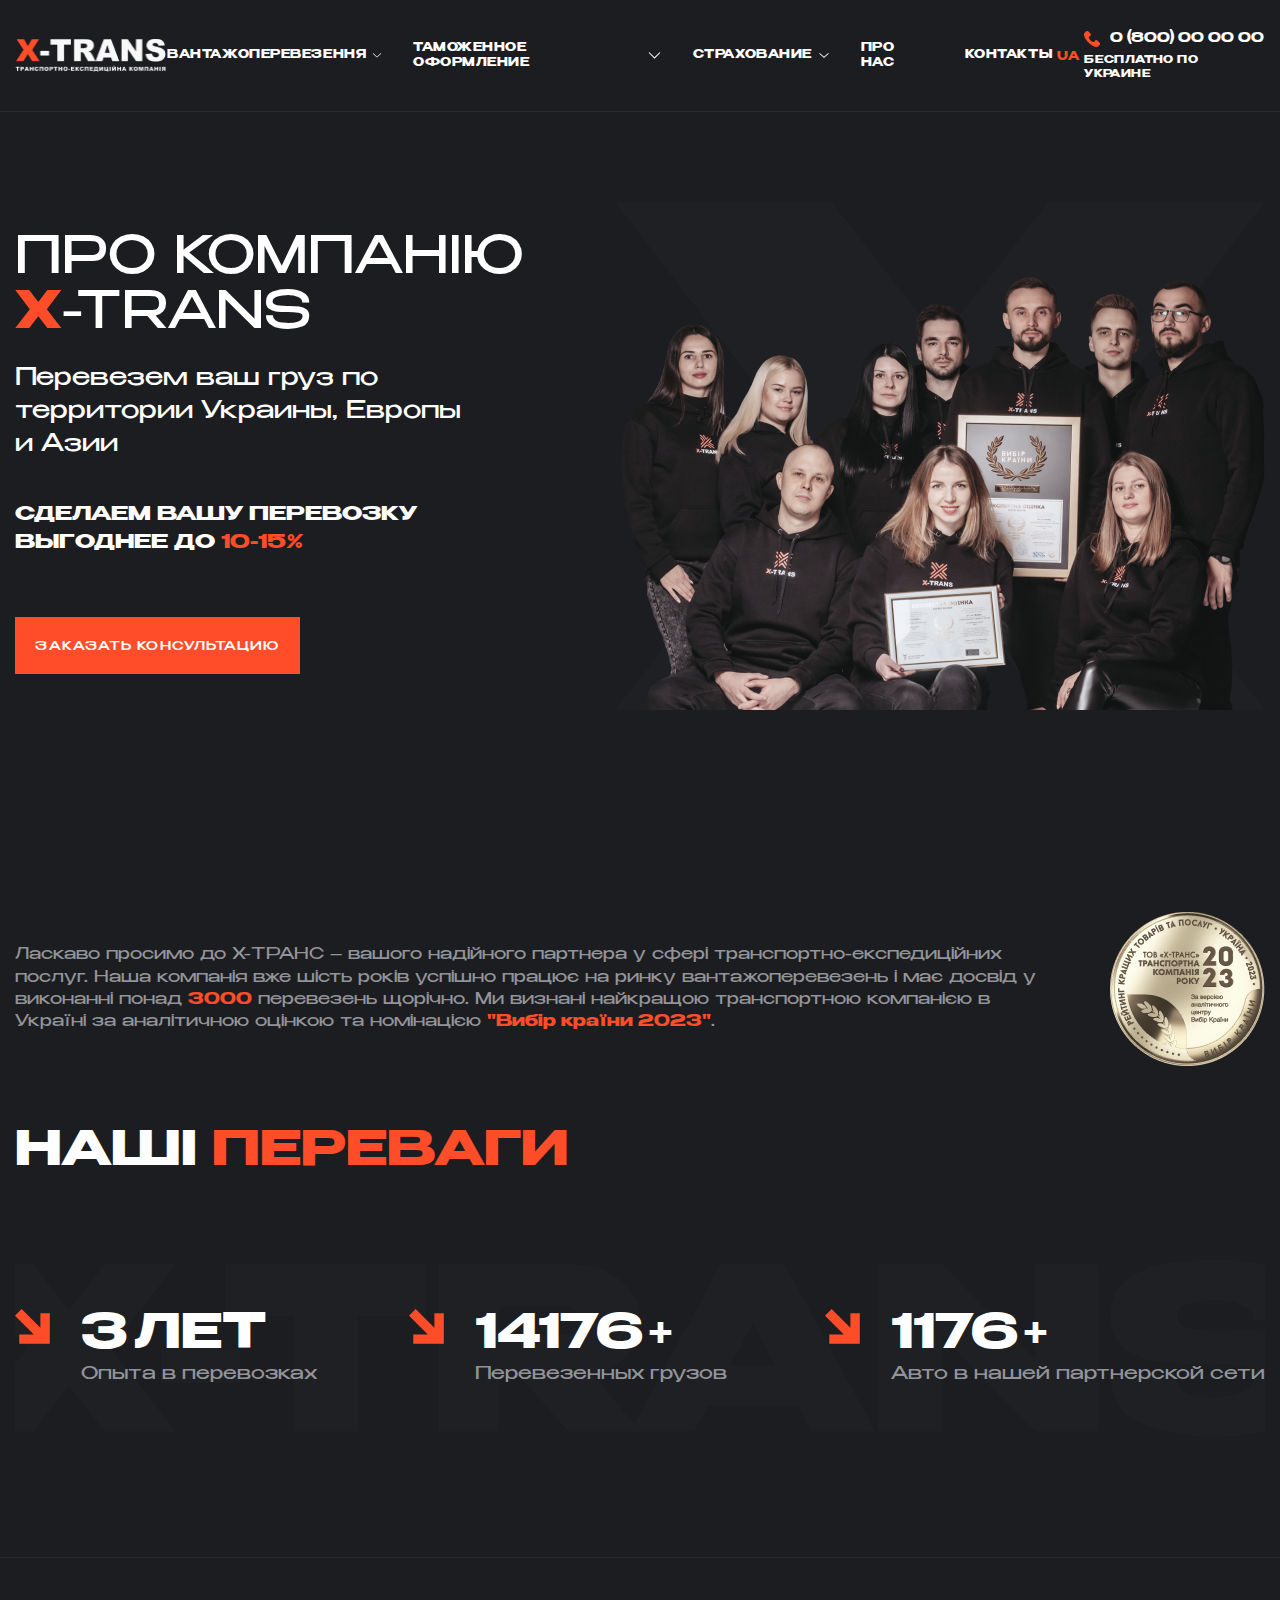
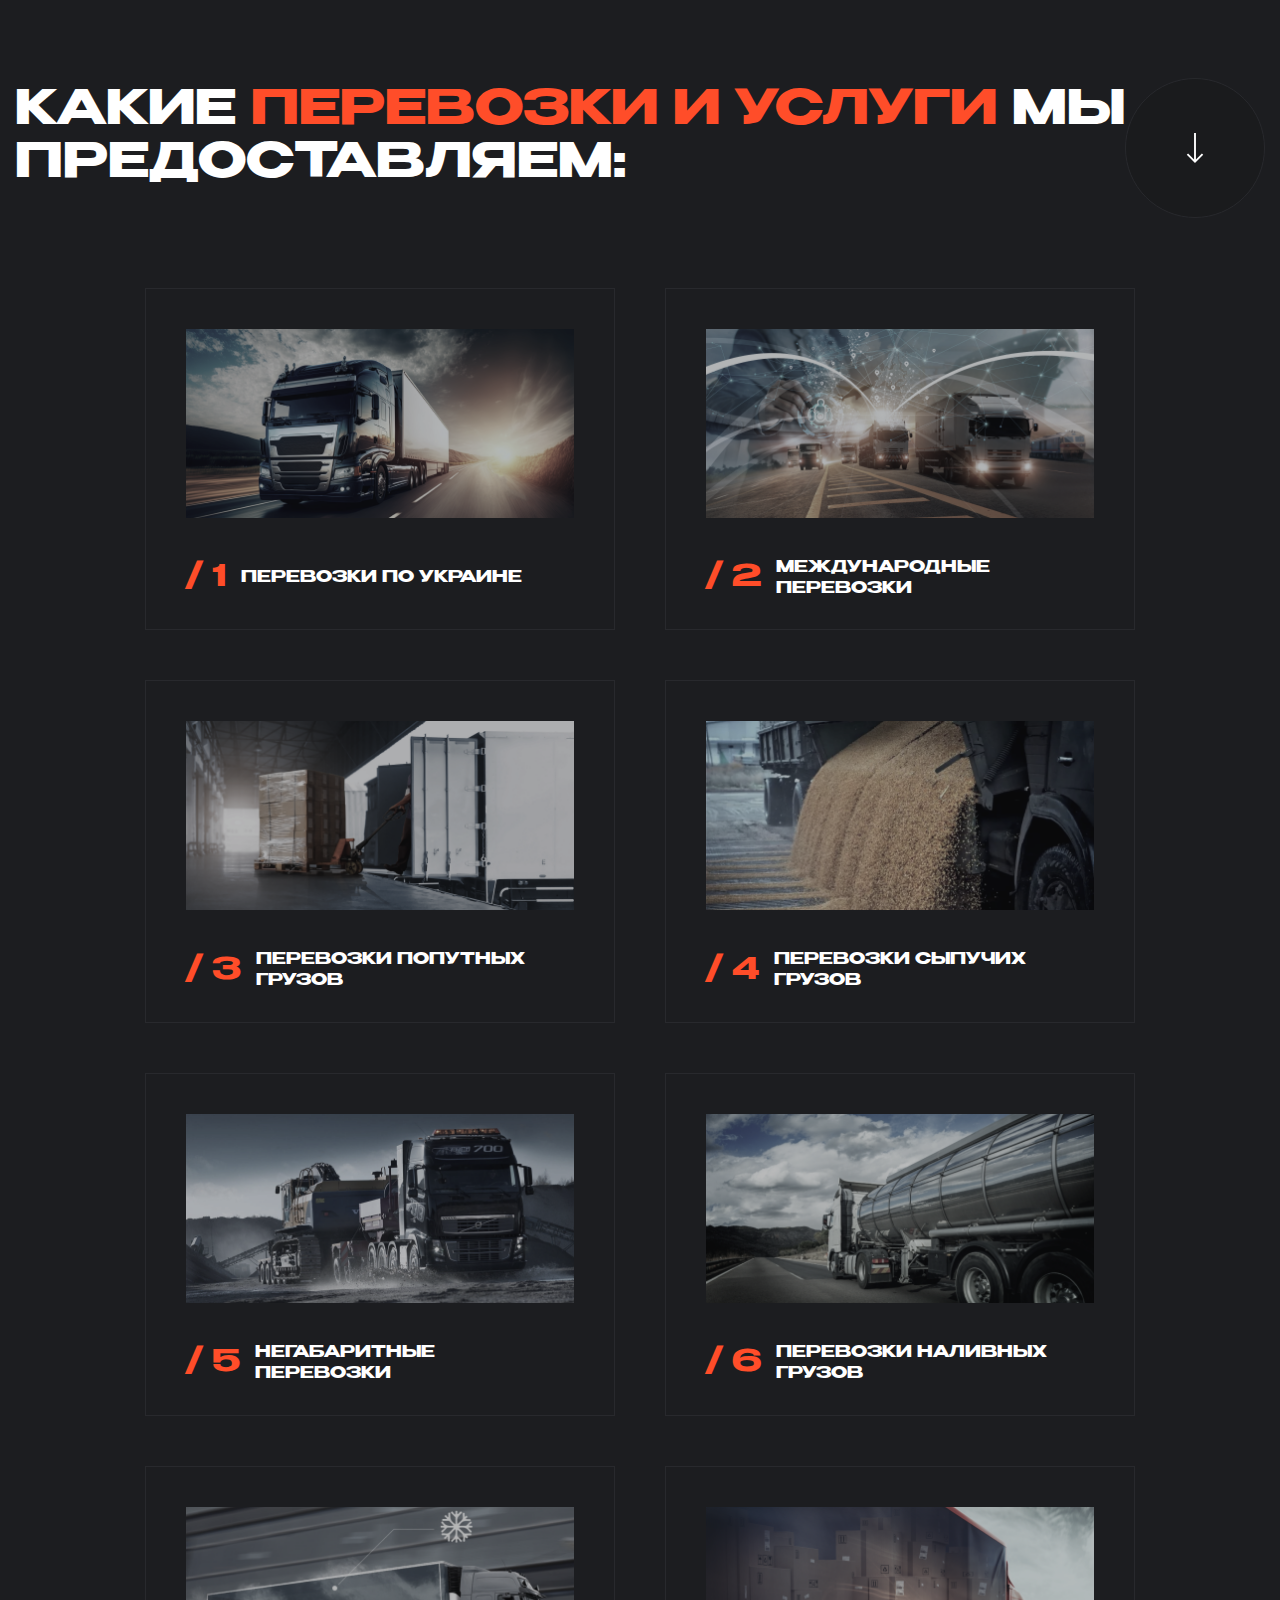
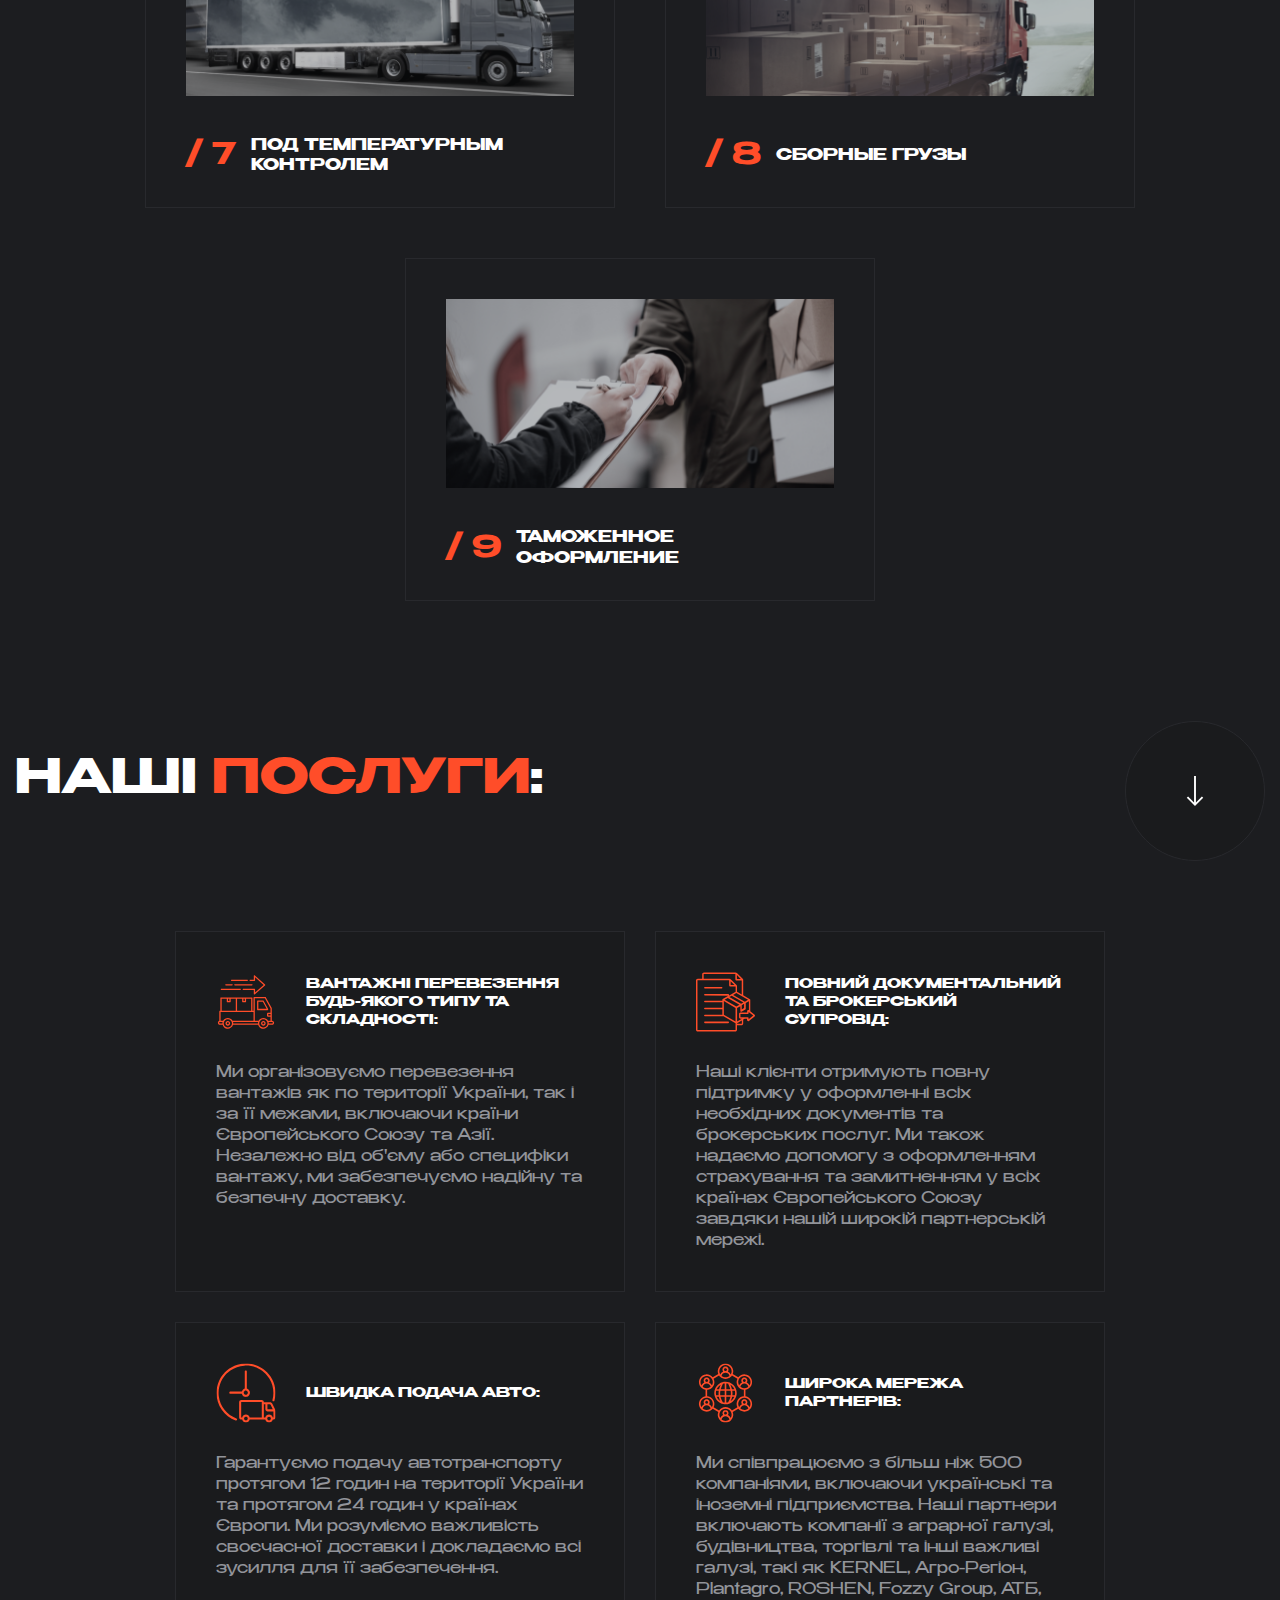
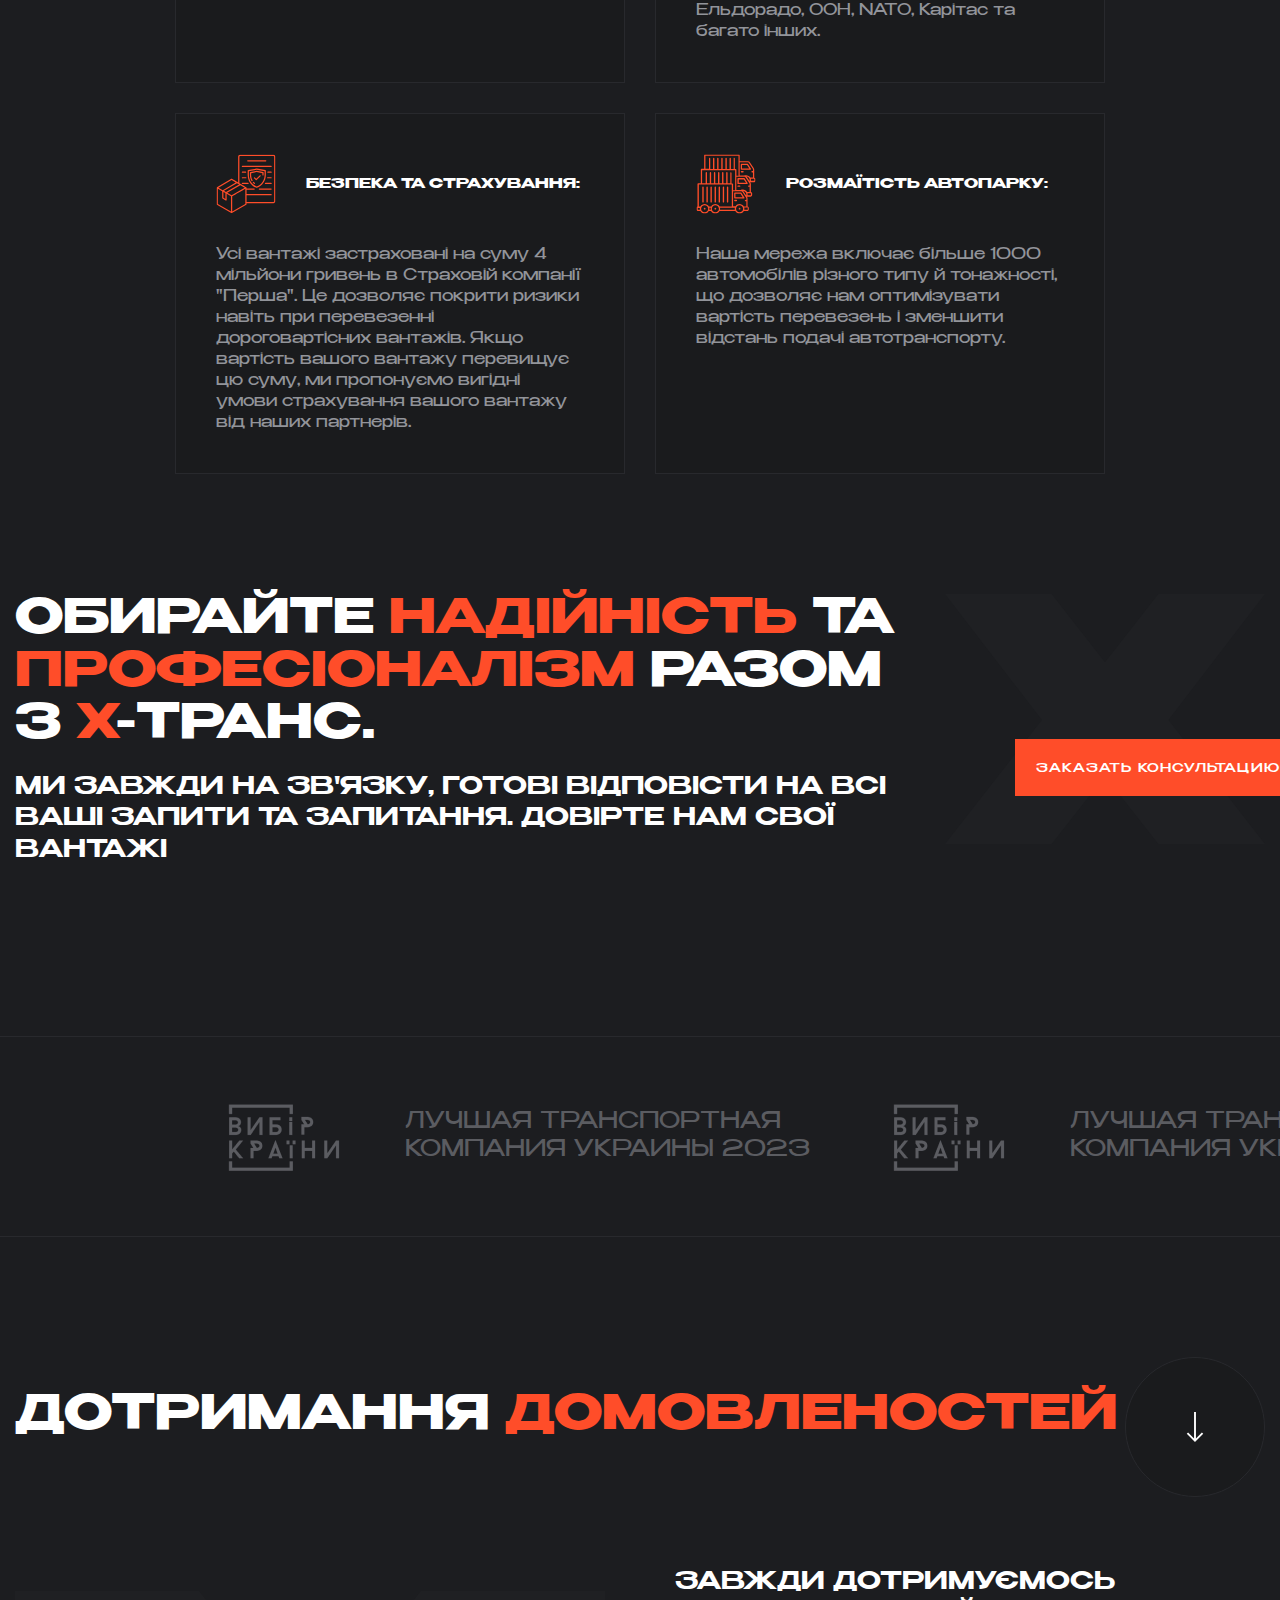
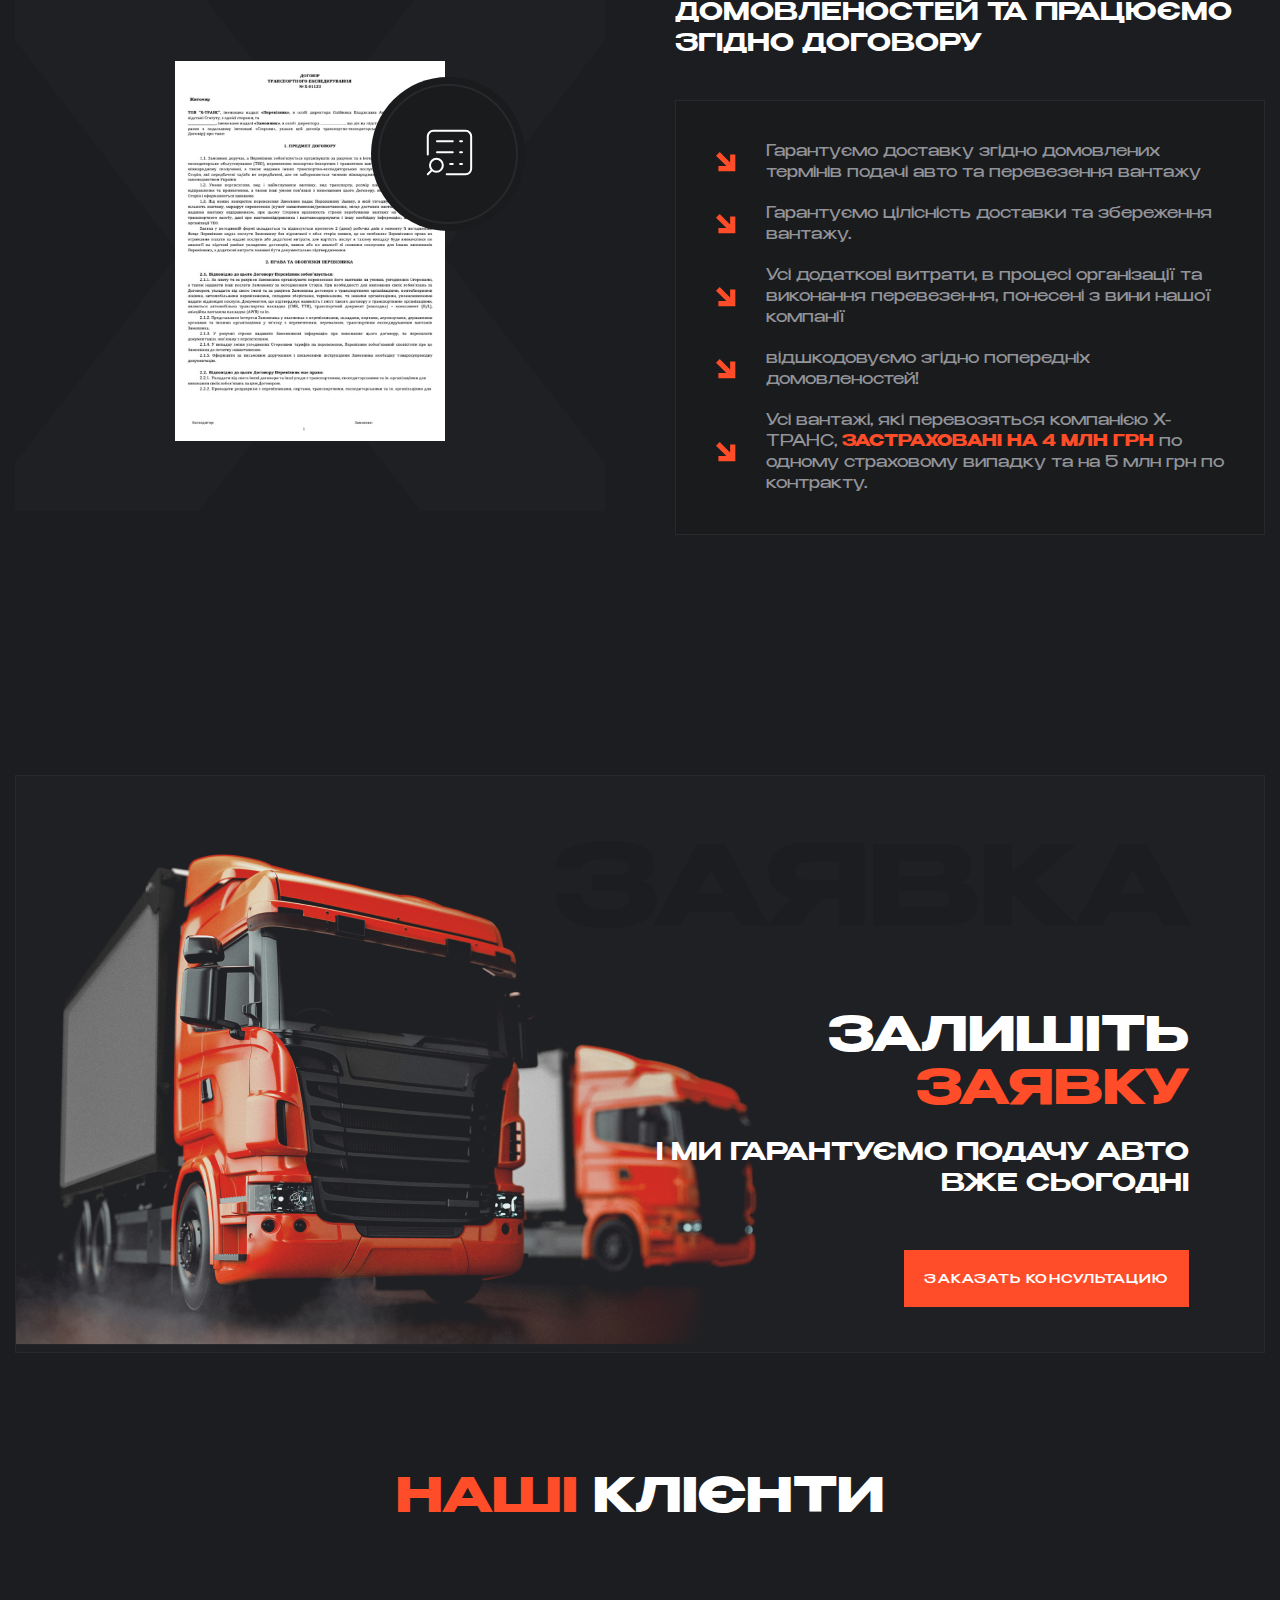
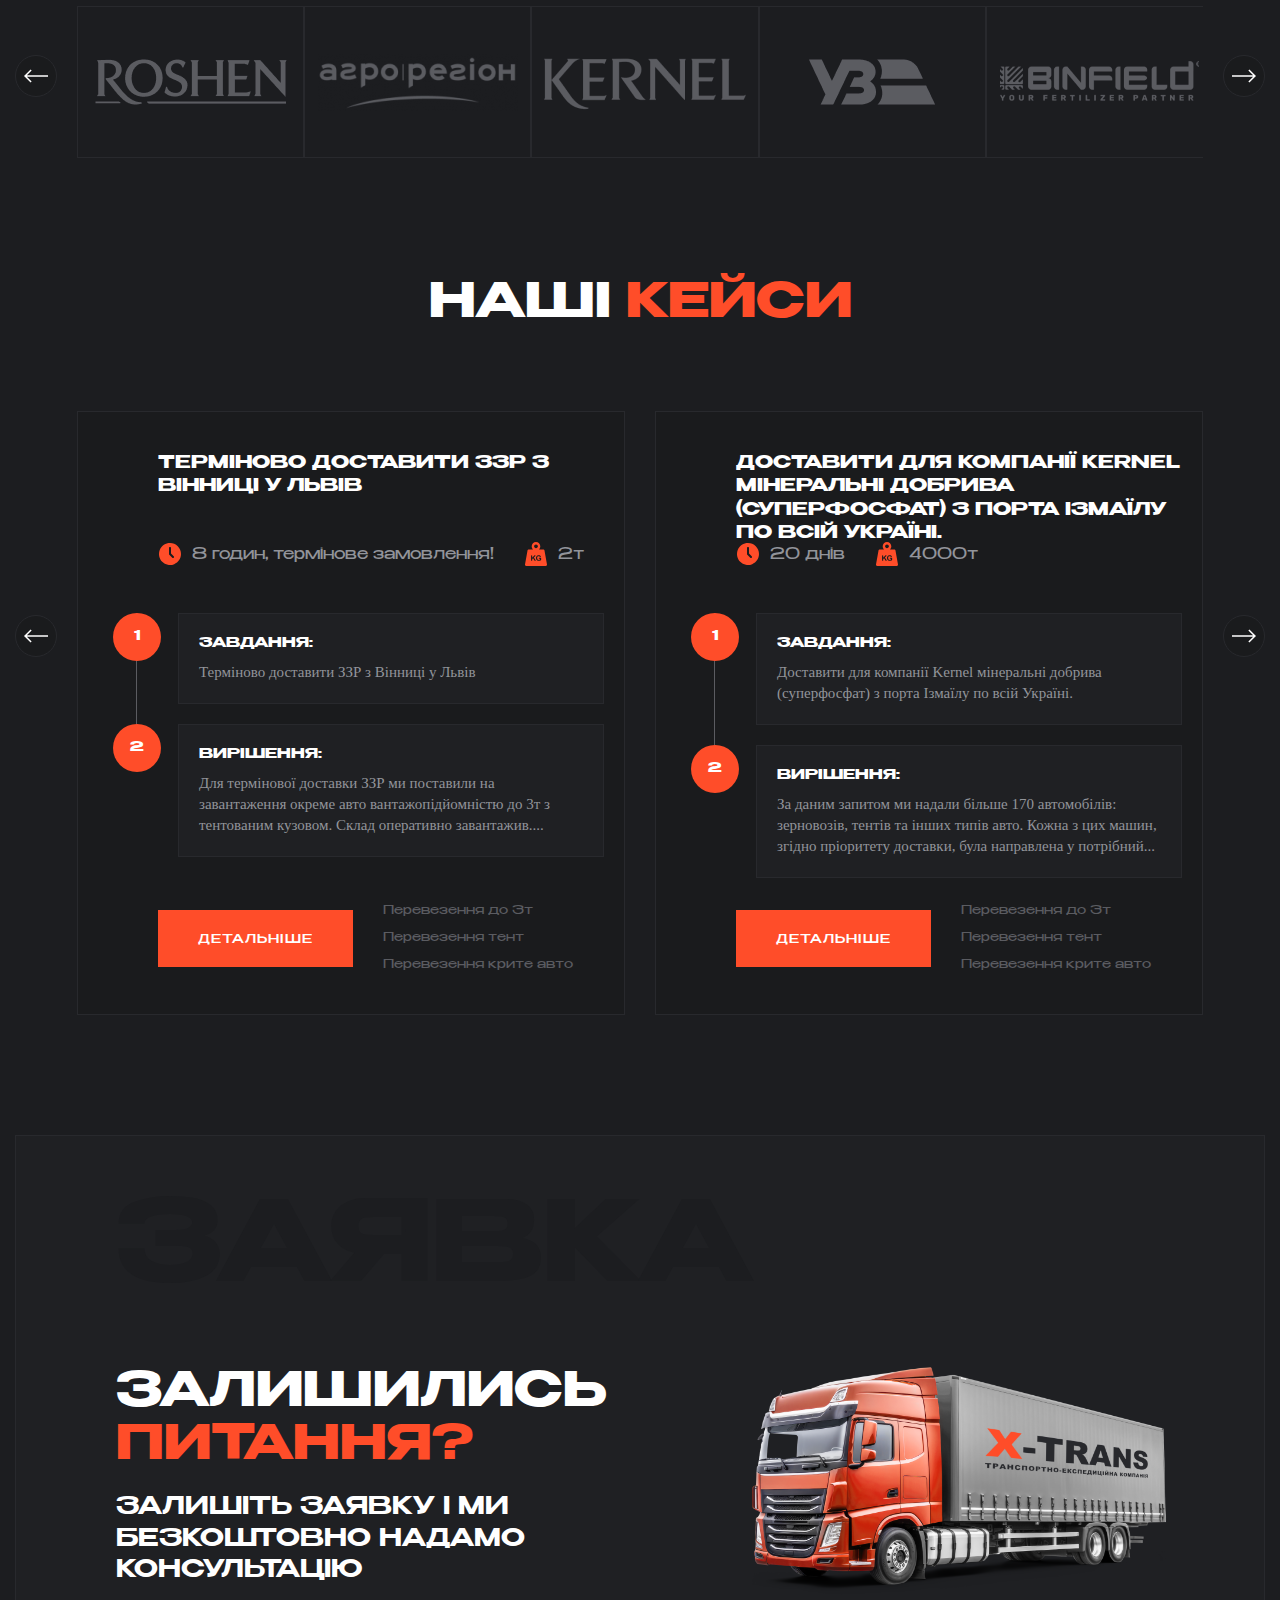
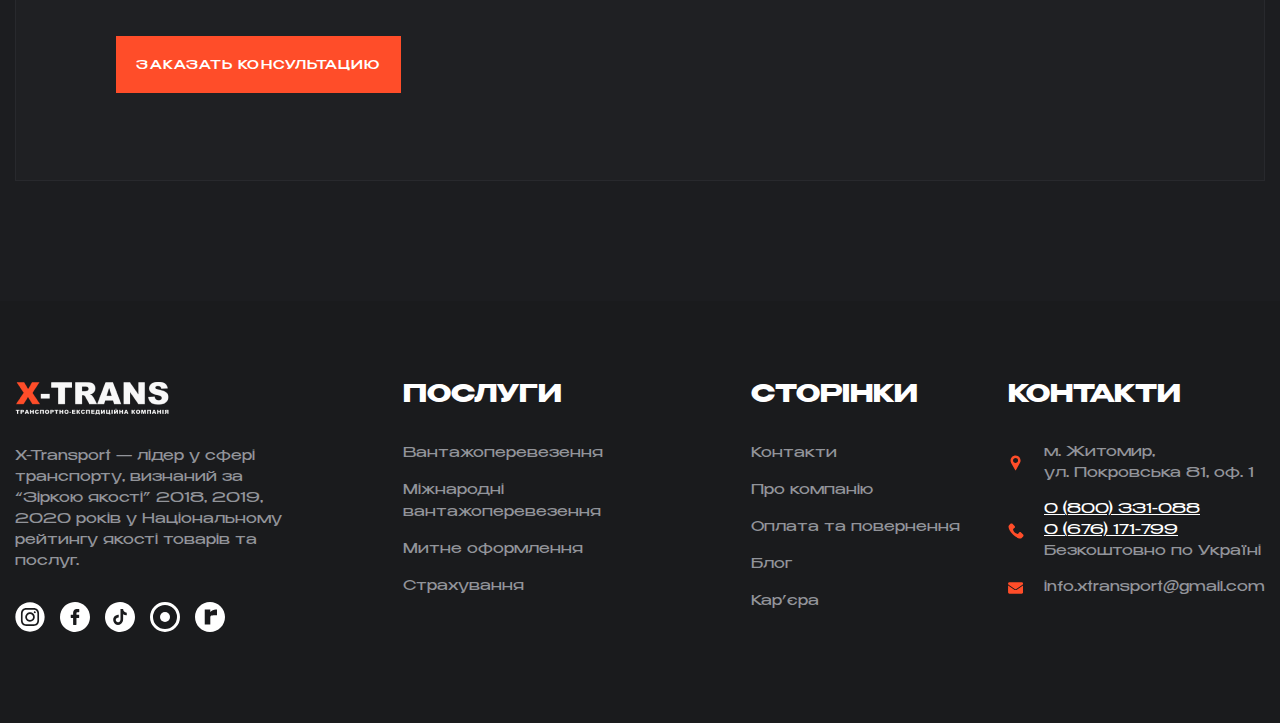
==== commit 5c93c5f1: "added little fixes" ====
--- a/about-us.html
+++ b/about-us.html
@@ -489,7 +489,7 @@
                 </a>
               </li>
               <li class="nav__item">
-                <a class="nav__link" href="#"> Про нас </a>
+                <a class="nav__link" href="about-us.html"> Про нас </a>
                 <a class="drop-menu" href="#"> </a>
               </li>
               <li class="nav__item">
@@ -662,7 +662,7 @@
               <span> / 1</span>
               <p>Перевозки по украине</p>
             </div>
-            <a class="services__item--button btn effect effect-1">
+            <a class="services__item--button btn" href="categories.html">
               <p>Детальніше</p>
               <img class="arrow-btn" src="images/arrow-btn.svg" alt="arrow icon" />
             </a>
@@ -674,7 +674,7 @@
               <span>/ 2</span>
               <p>Международные перевозки</p>
             </div>
-            <a class="services__item--button btn">
+            <a class="services__item--button btn" href="categories-2.html">
               <p>Детальніше</p>
               <img class="arrow-btn" src="images/arrow-btn.svg" alt="arrow icon" />
             </a>
@@ -686,7 +686,7 @@
               <span>/ 3</span>
               <p>перевозки попутных грузов</p>
             </div>
-            <a class="services__item--button btn">
+            <a class="services__item--button btn" href="categories-3.html">
               <p>Детальніше</p>
               <img class="arrow-btn" src="images/arrow-btn.svg" alt="arrow icon" />
             </a>
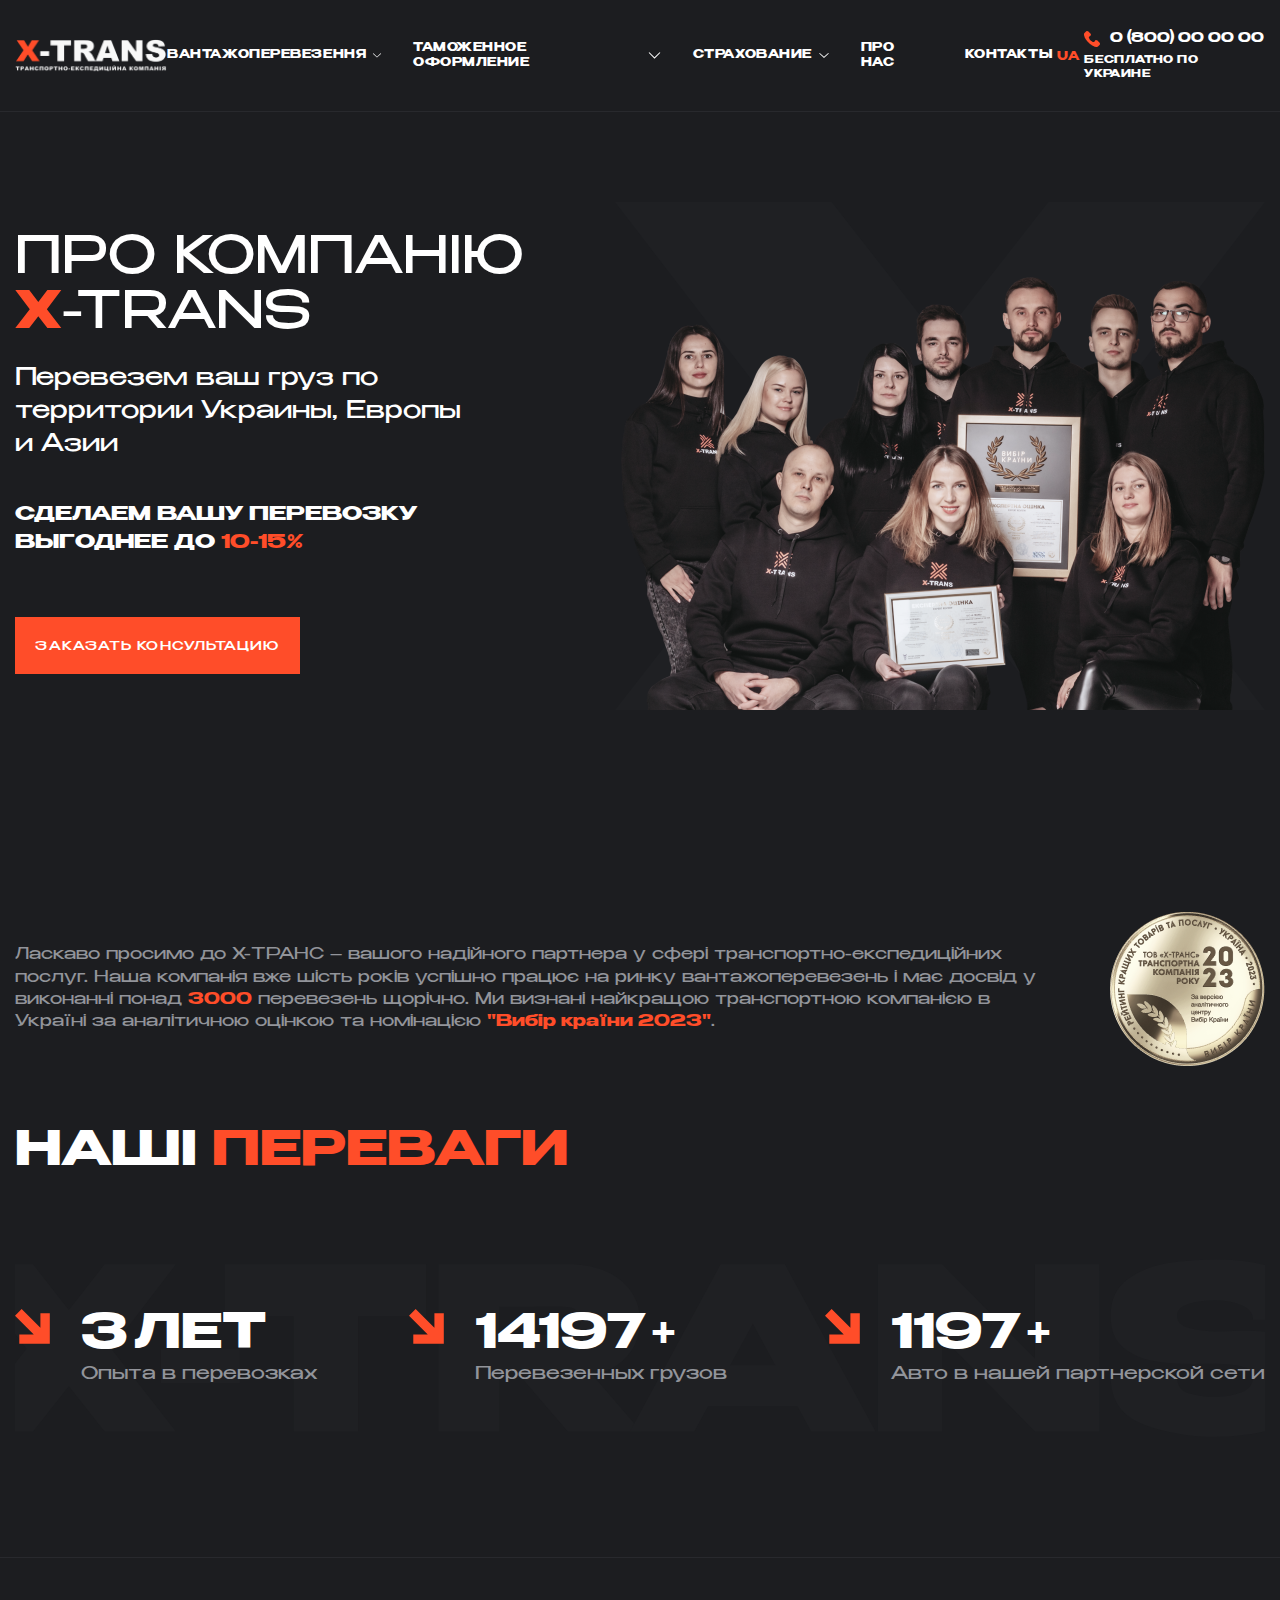
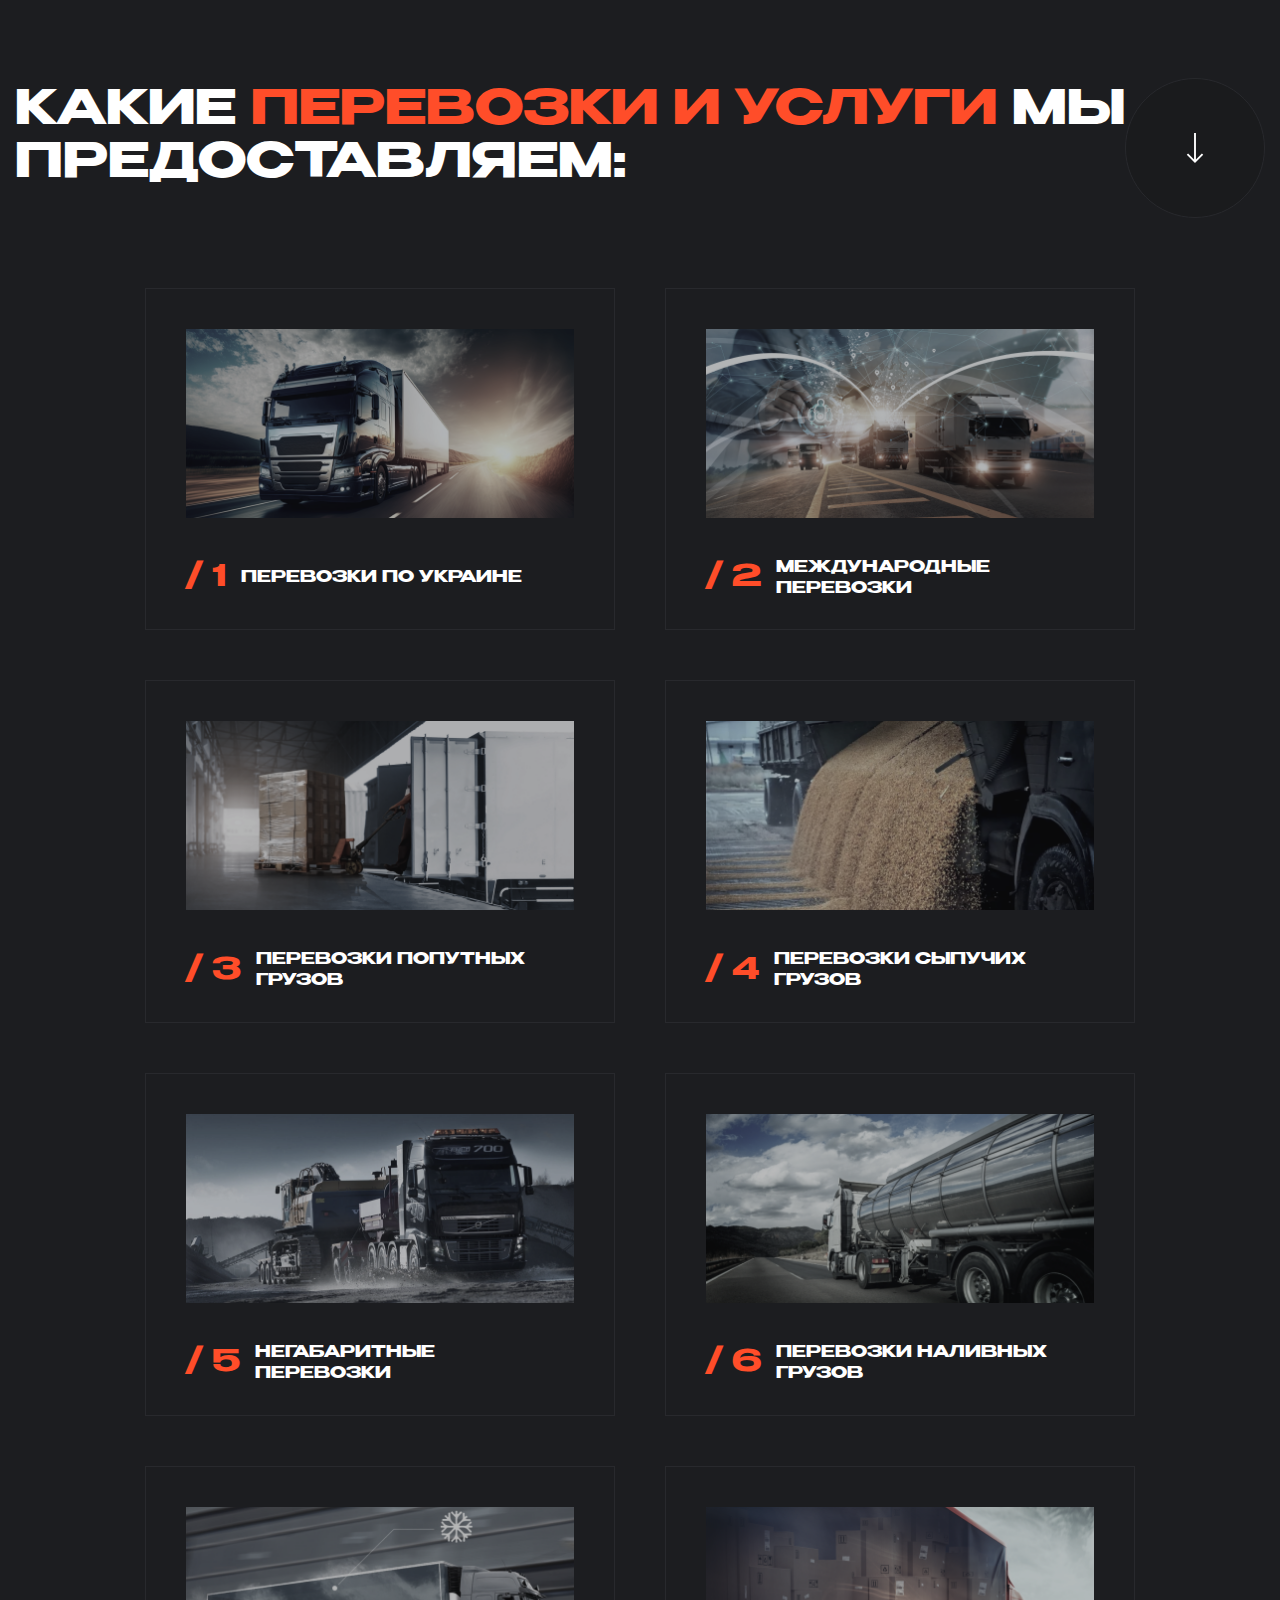
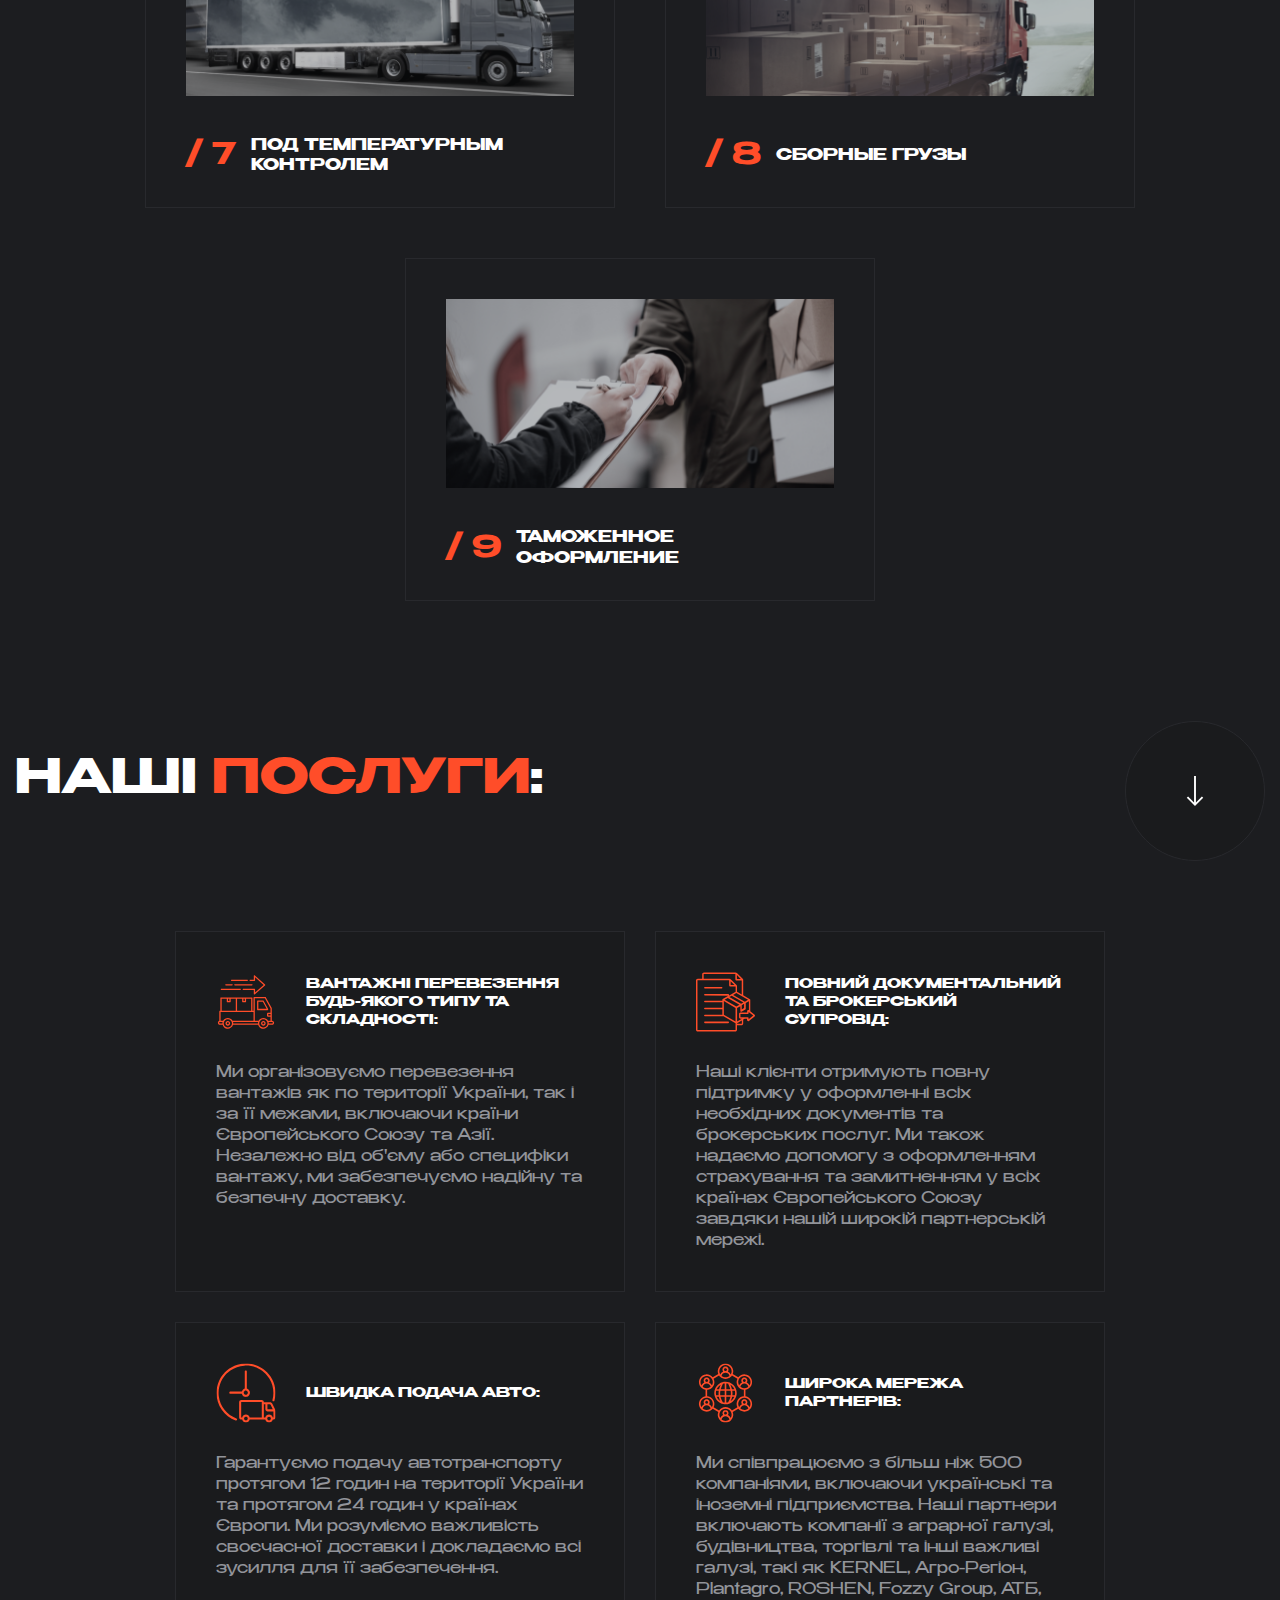
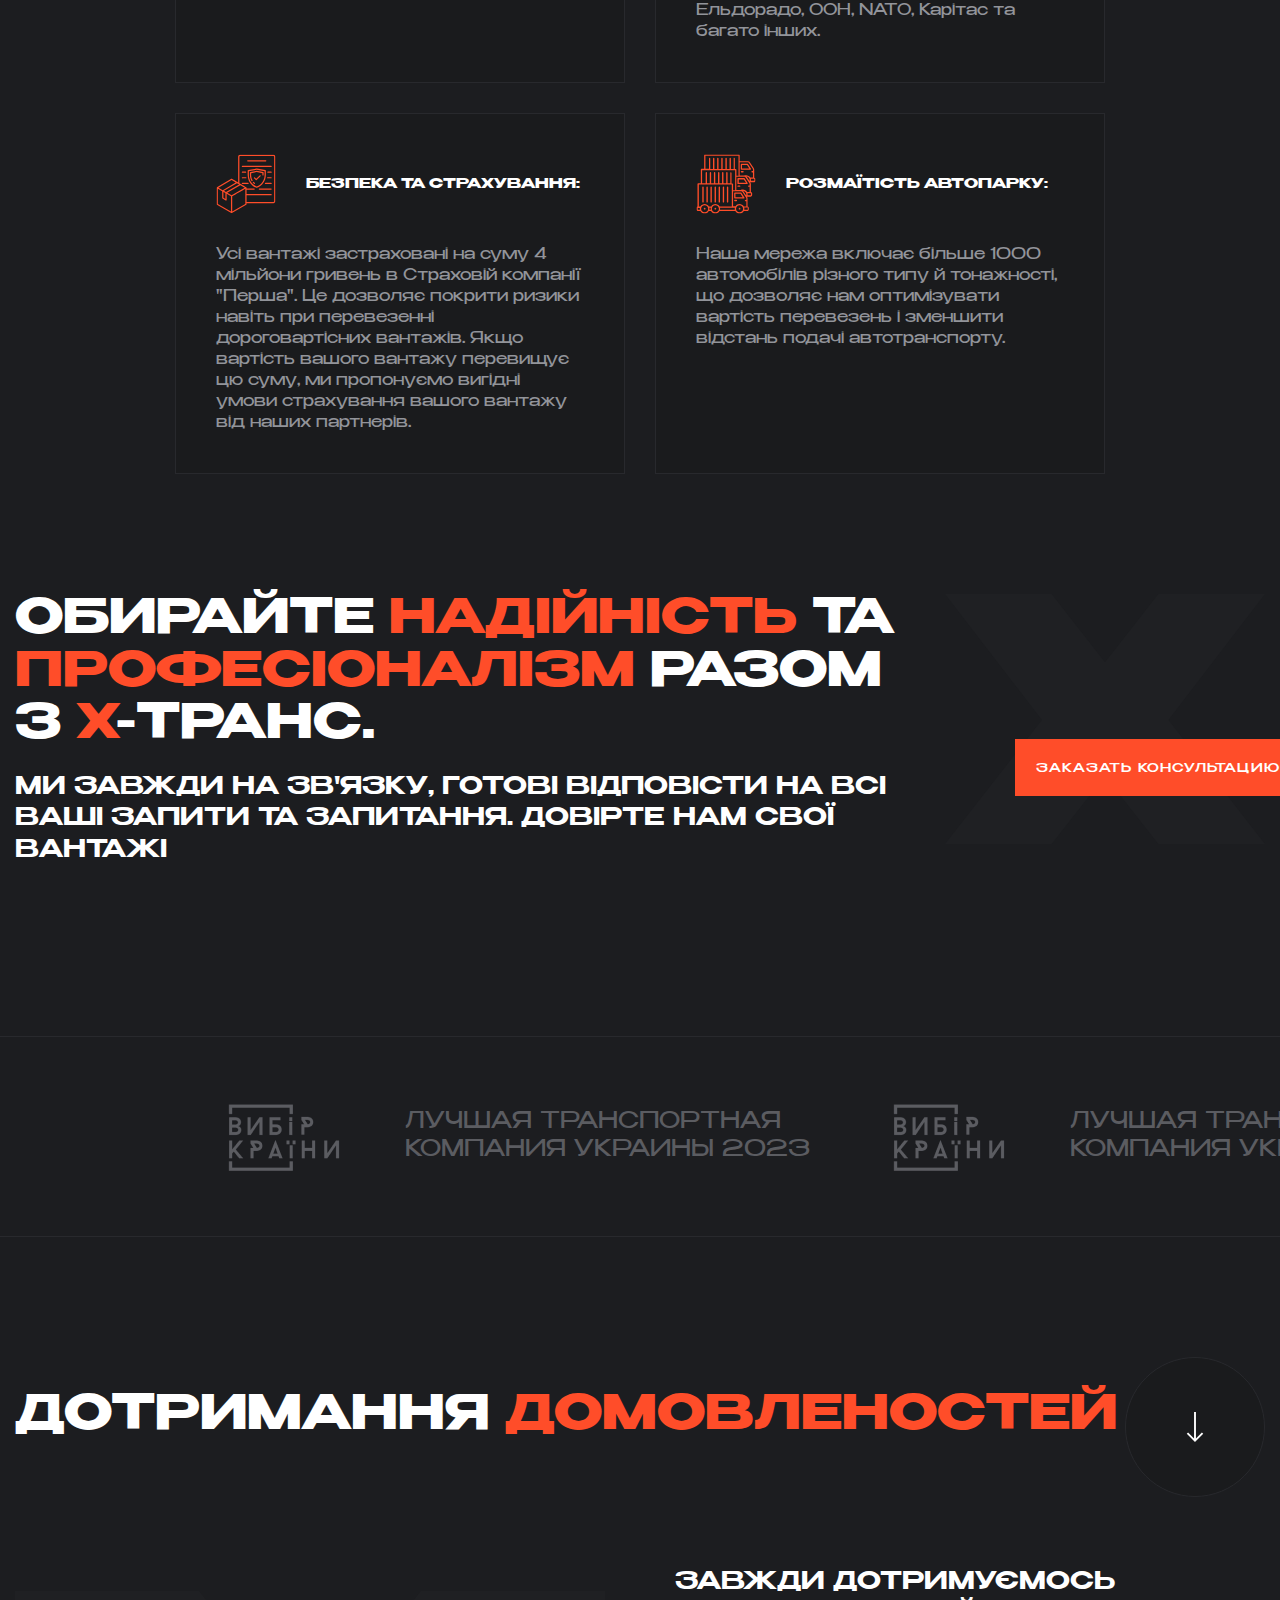
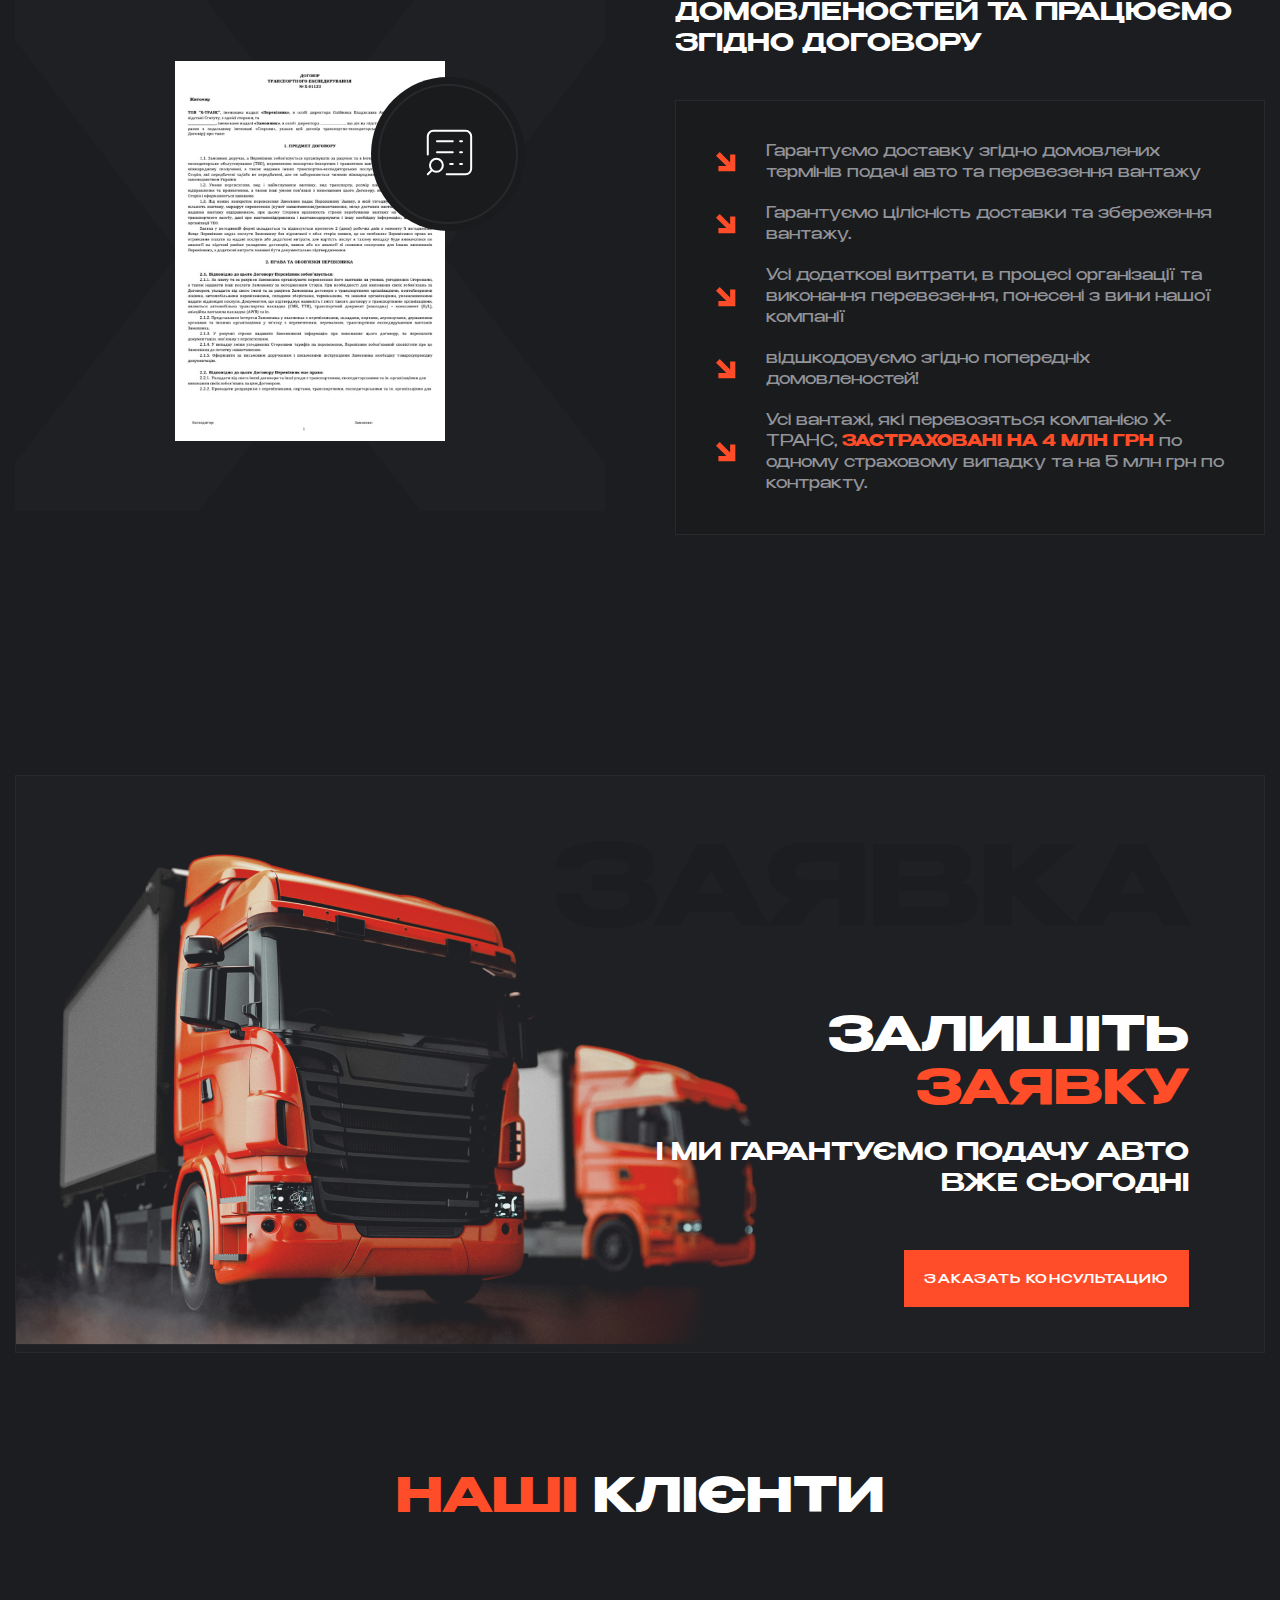
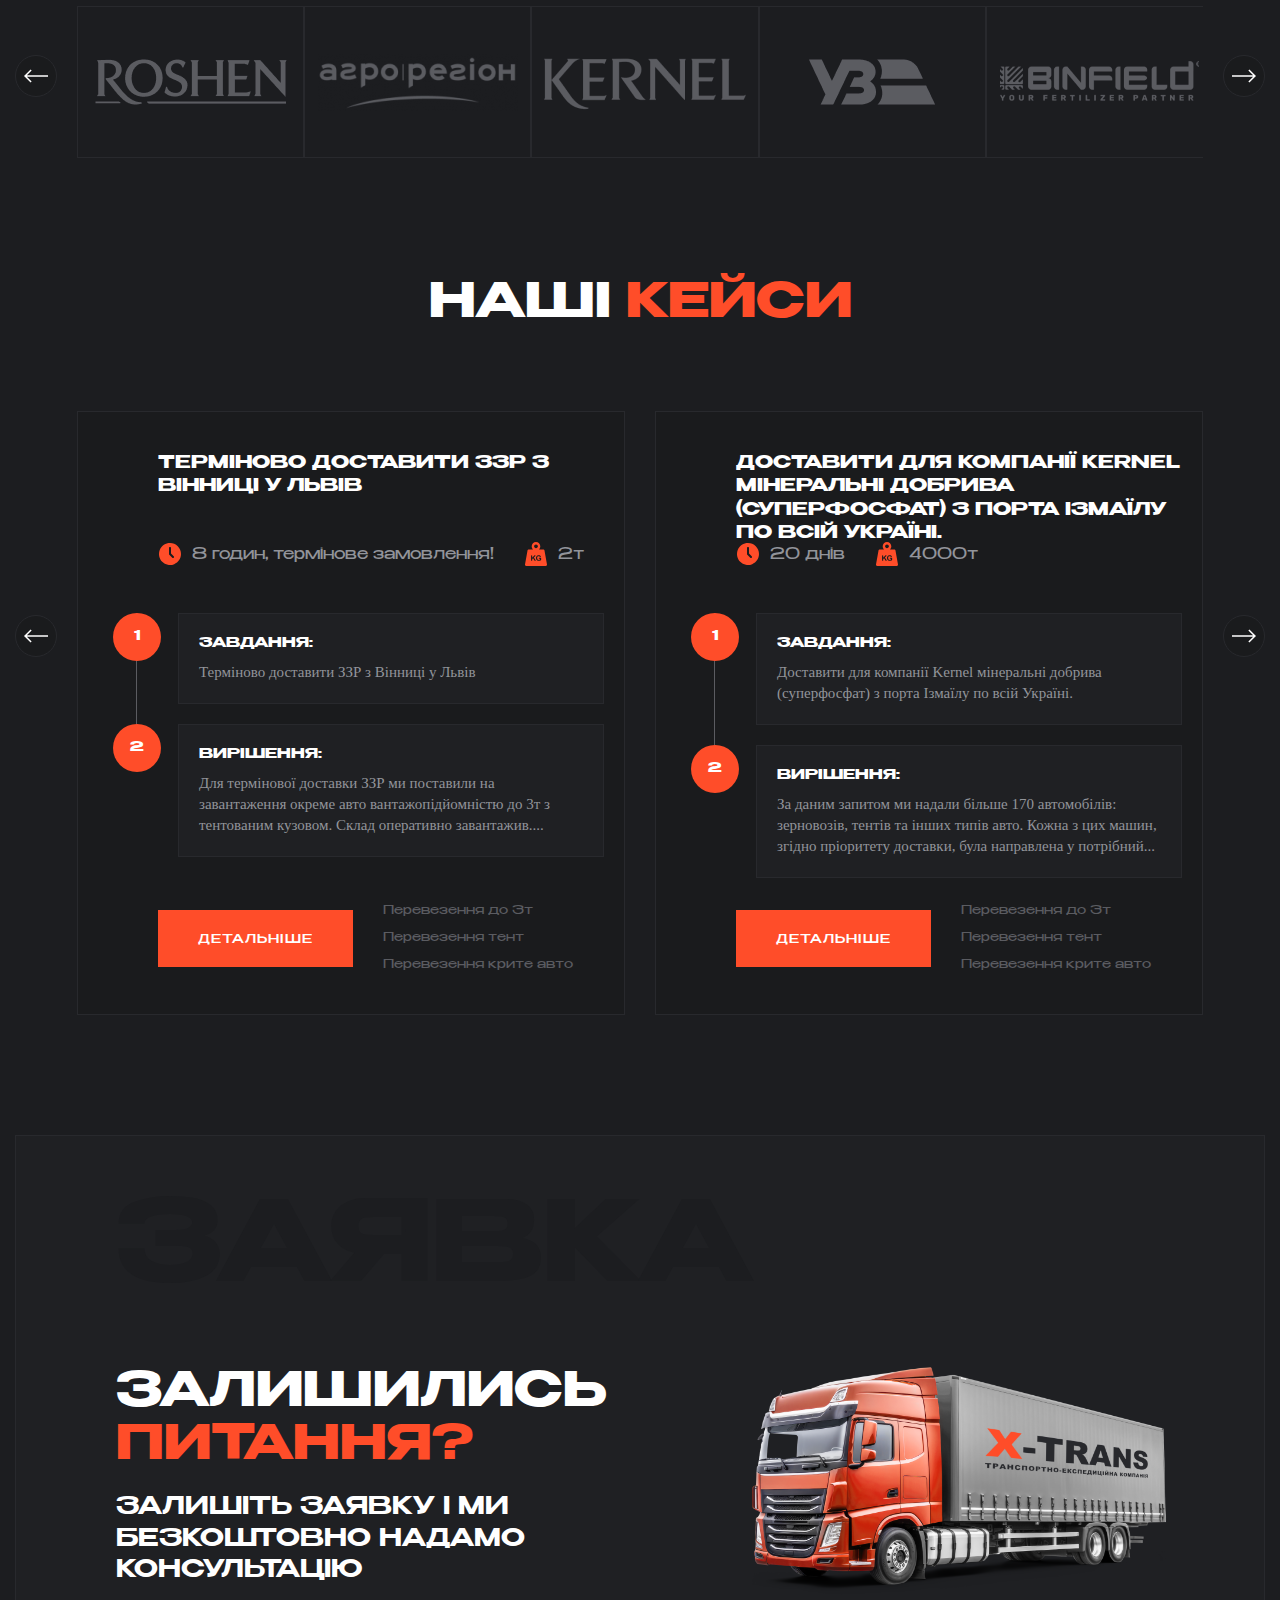
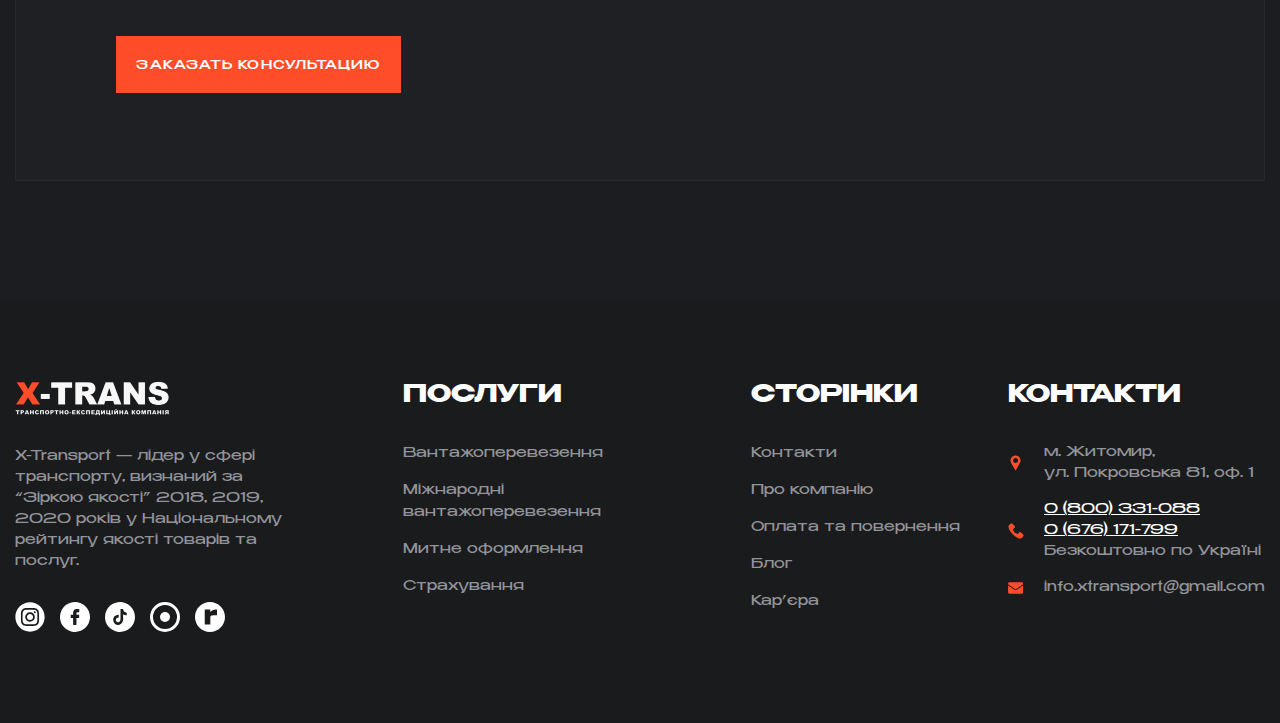
==== commit 3b7ec823: "added little fixes to all pages" ====
--- a/about-us.html
+++ b/about-us.html
@@ -1142,7 +1142,7 @@
     <!-- ./Garantee -->
 
     <!-- Application -->
-    <section class="application">
+    <section class="application application-about">
       <div class="container">
         <div class="application__inner">
           <div class="application__right">
--- a/css/style.css
+++ b/css/style.css
@@ -274,6 +274,10 @@
   align-items: center;
 }
 
+.logo {
+  width: 155px;
+}
+
 .nav__list {
   display: flex;
   align-items: center;
@@ -330,9 +334,7 @@
 }
 
 .submenu {
-  display: flex;
-  flex-direction: column;
-  opacity: 0;
+  display: none;
   position: absolute;
   top: 57px;
   left: -15px;
@@ -367,7 +369,11 @@
 }
 
 .nav__item:hover .submenu {
-  opacity: 1;
+  height: 416px;
+  display: flex;
+  flex-direction: column;
+  justify-content: center;
+  margin-top: -126px;
 }
 
 .submenu-2 {
@@ -376,11 +382,11 @@
   position: absolute;
   left: 100%;
   top: 0;
-  opacity: 0;
+  display: none;
 }
 
 .submenu__item:hover .submenu-2 {
-  opacity: 1;
+  display: block;
   z-index: 999;
 }
 
@@ -405,13 +411,13 @@
   display: flex;
   flex-direction: column;
   position: absolute;
-  opacity: 0;
+  display: none;
   left: 100%;
   top: 0;
 }
 
 .submenu__item--2:hover .submenu-3 {
-  opacity: 1;
+  display: block;
 }
 
 .submenu__item--3 {
@@ -529,11 +535,11 @@
 .categories-intro__right {
   top: 0;
   bottom: 0;
-  max-width: 60%;
 }
 
 .categories-intro__right img {
-  height: 600px;
+  max-height: 600px;
+  max-width: 945px;
 }
 
 .categories__title--main {
@@ -1421,6 +1427,10 @@
   height: 50px;
 }
 
+.steps__img {
+  max-width: 500px;
+}
+
 .steps__title {
   margin-bottom: 90px;
 }
@@ -2018,6 +2028,16 @@
 }
 
 @media (max-width: 1240px) {
+  .categories-intro__right {
+    display: none !important;
+  }
+
+  .categories-mobile-img {
+    display: flex;
+    justify-content: center;
+    margin-top: 50px;
+  }
+
   .intro__right {
     display: flex;
     justify-content: flex-end;
@@ -2030,6 +2050,10 @@
   .intro {
     height: 700px;
     padding-top: 80px;
+  }
+
+  .categories-intro {
+    height: 100%;
   }
 
   .intro__title--top {
@@ -2661,6 +2685,10 @@
     padding-bottom: 0px;
   }
 
+  .application-about {
+    padding-bottom: 80px;
+  }
+
   .application__inner {
     padding: 20px 20px 0 20px;
   }
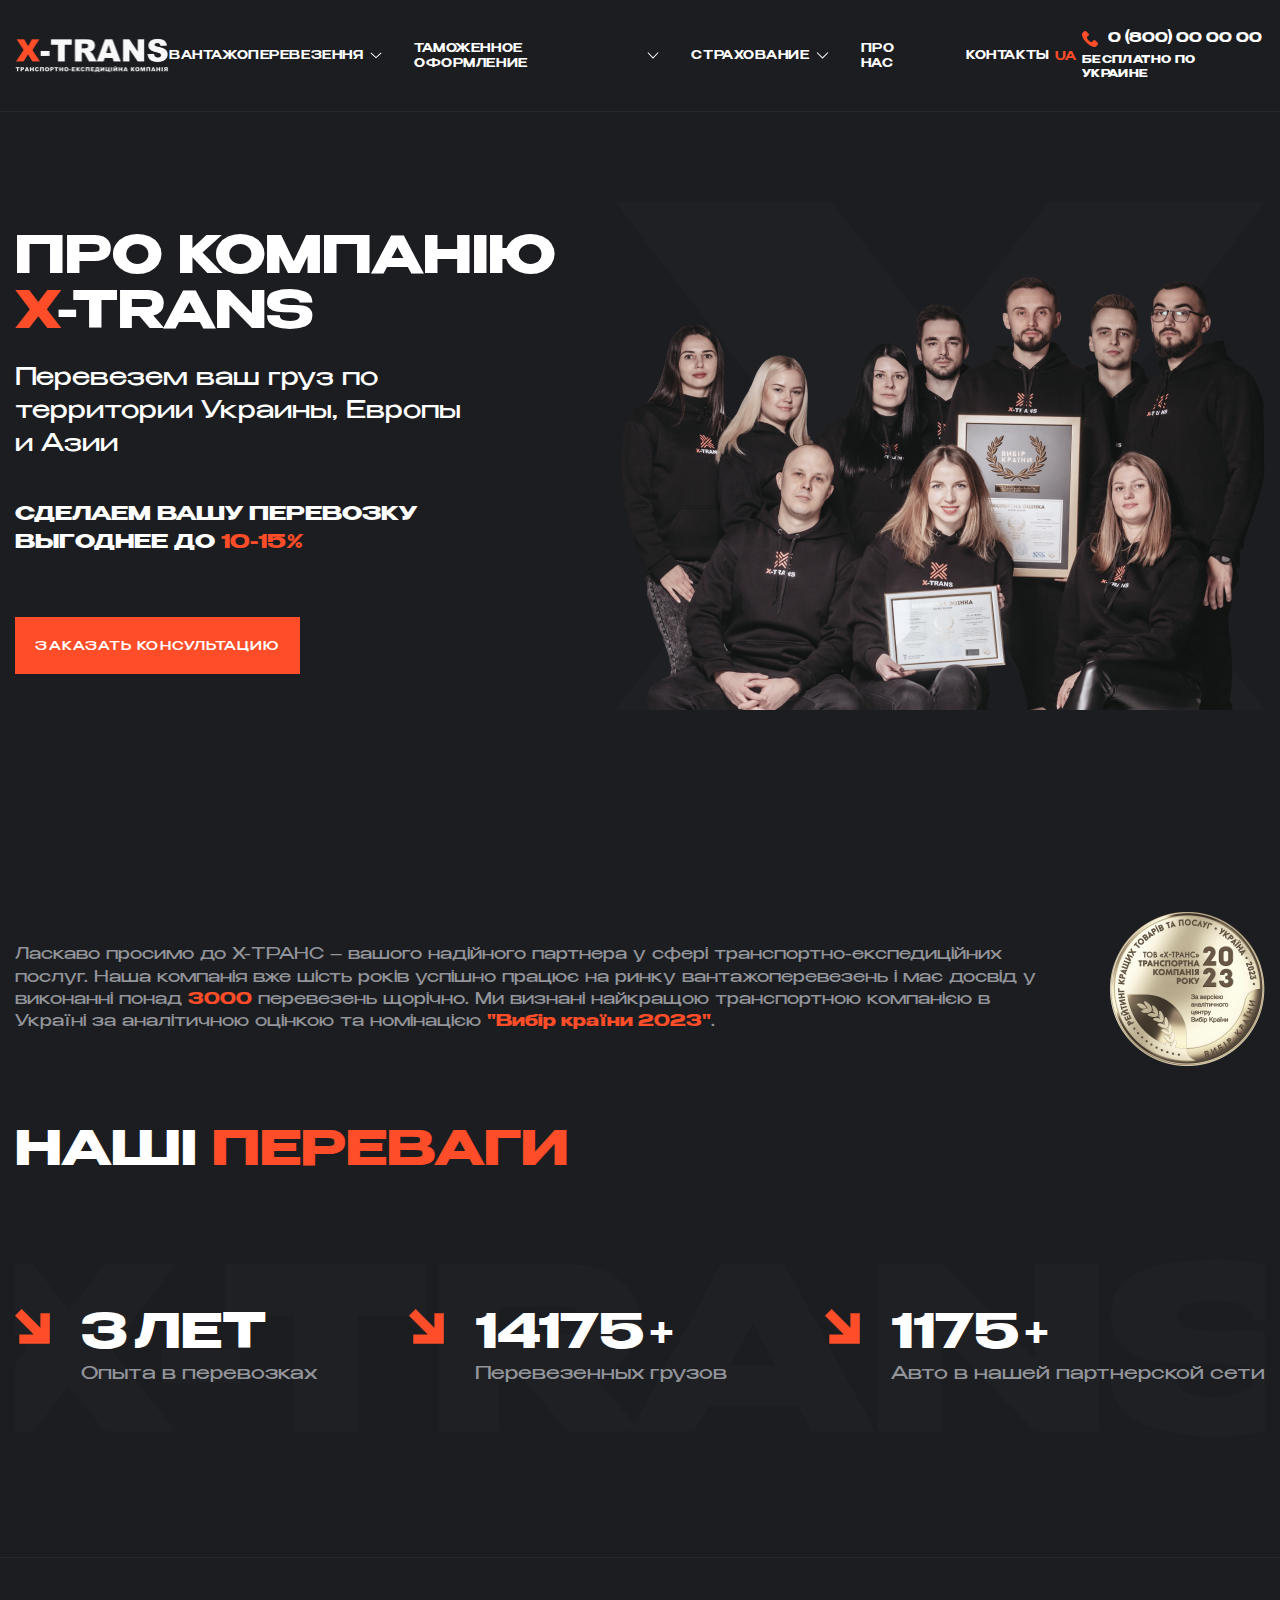
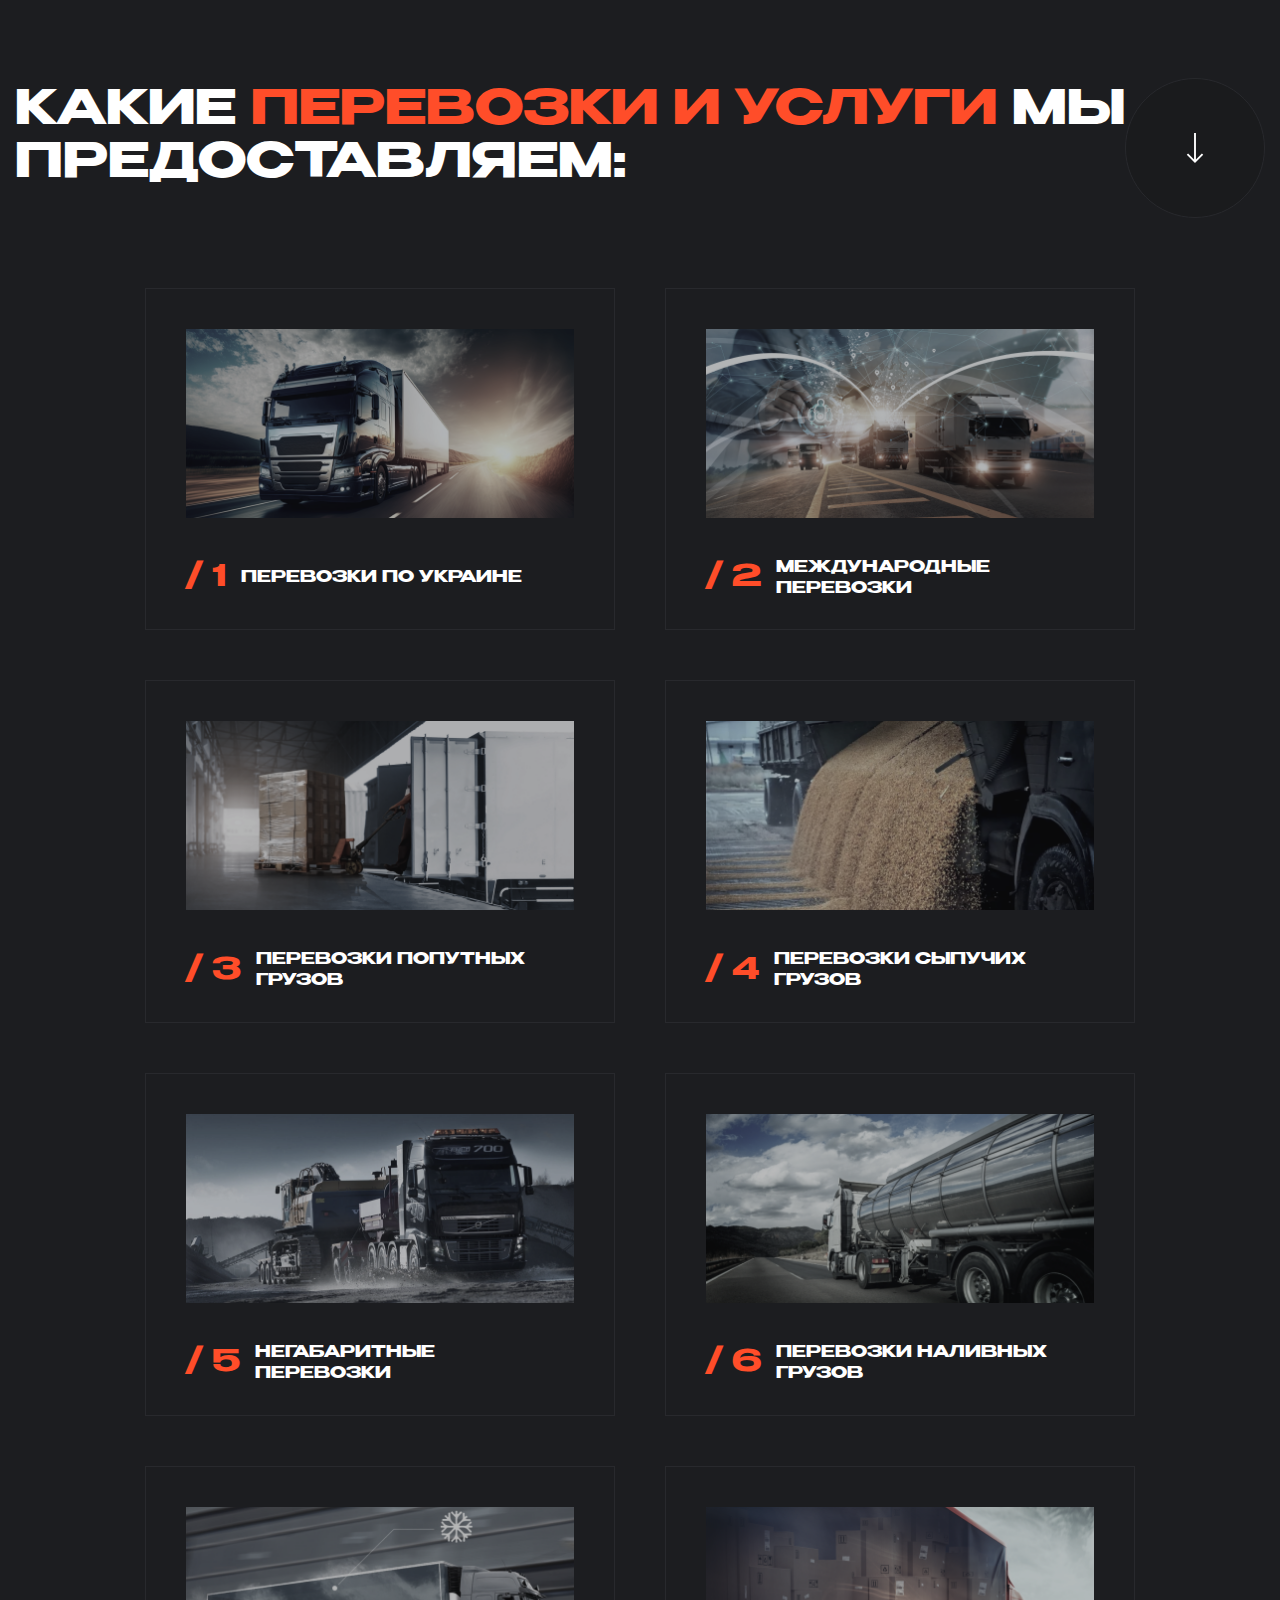
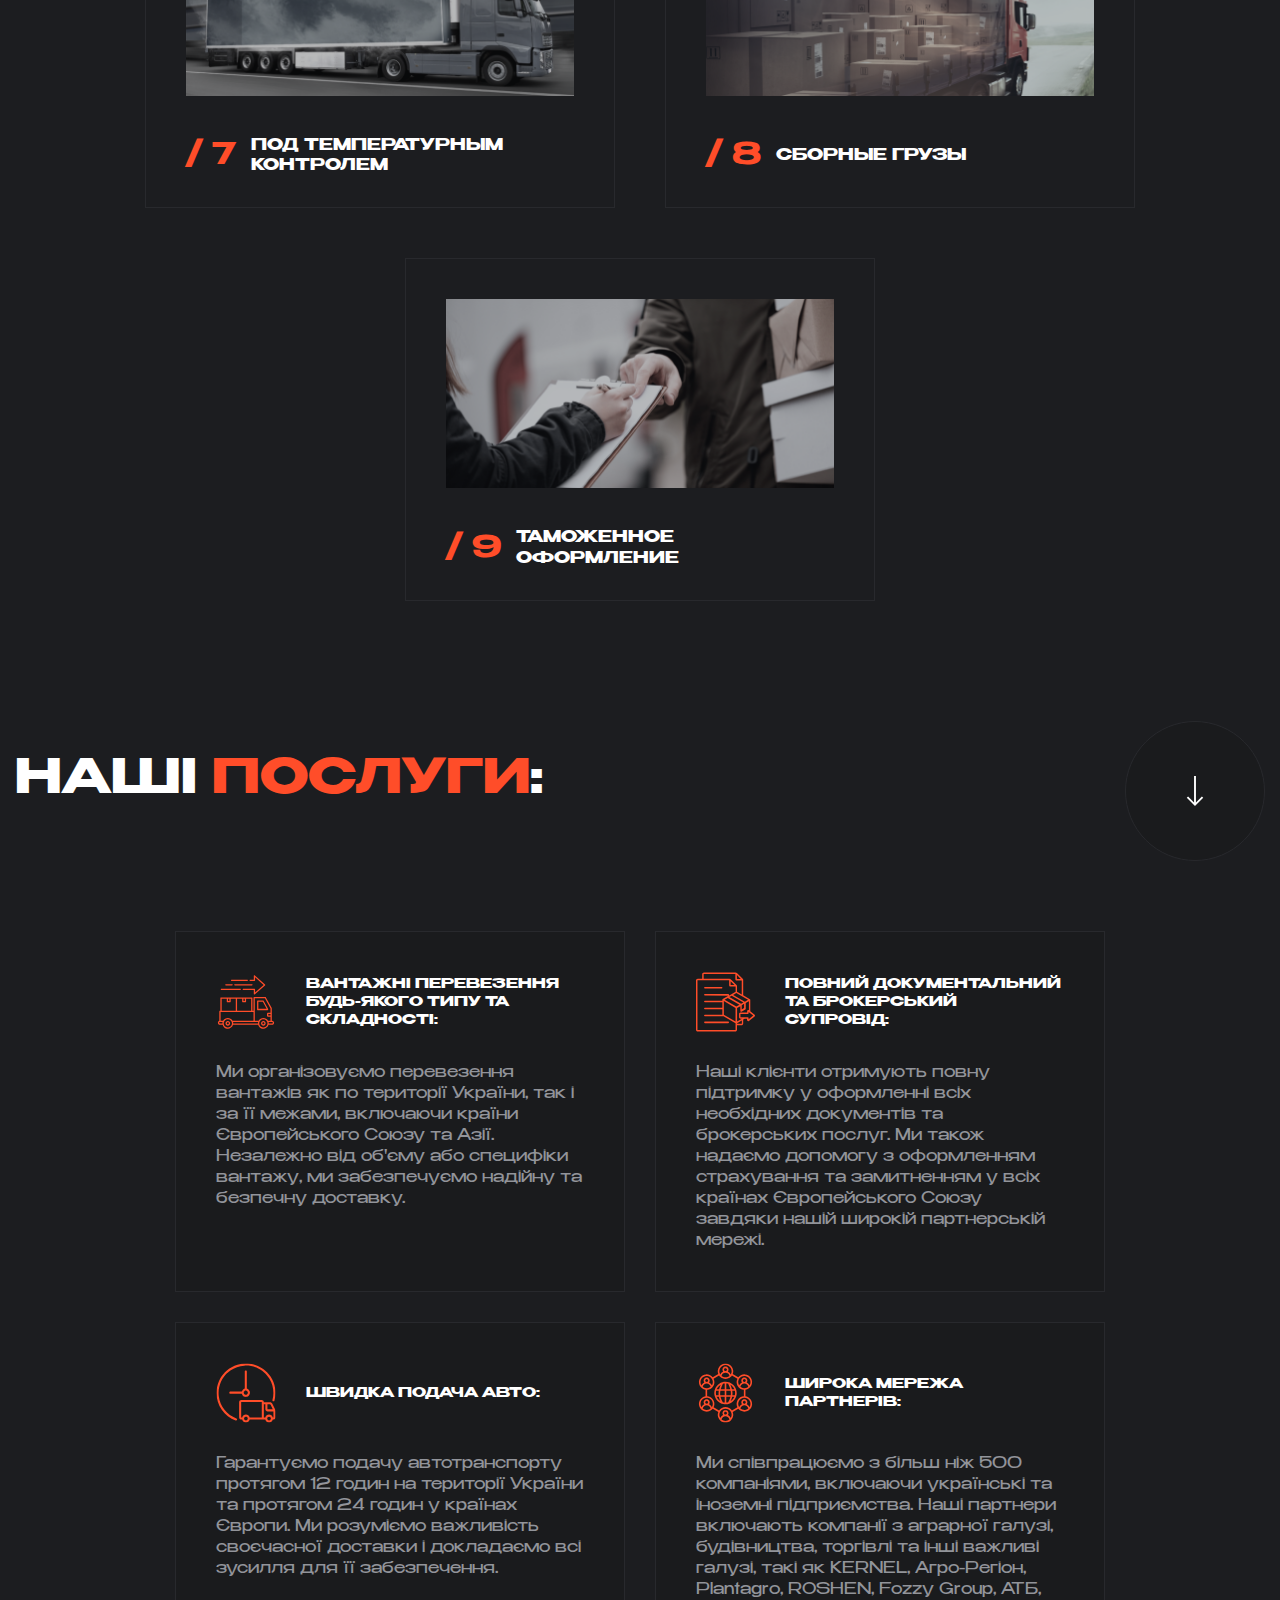
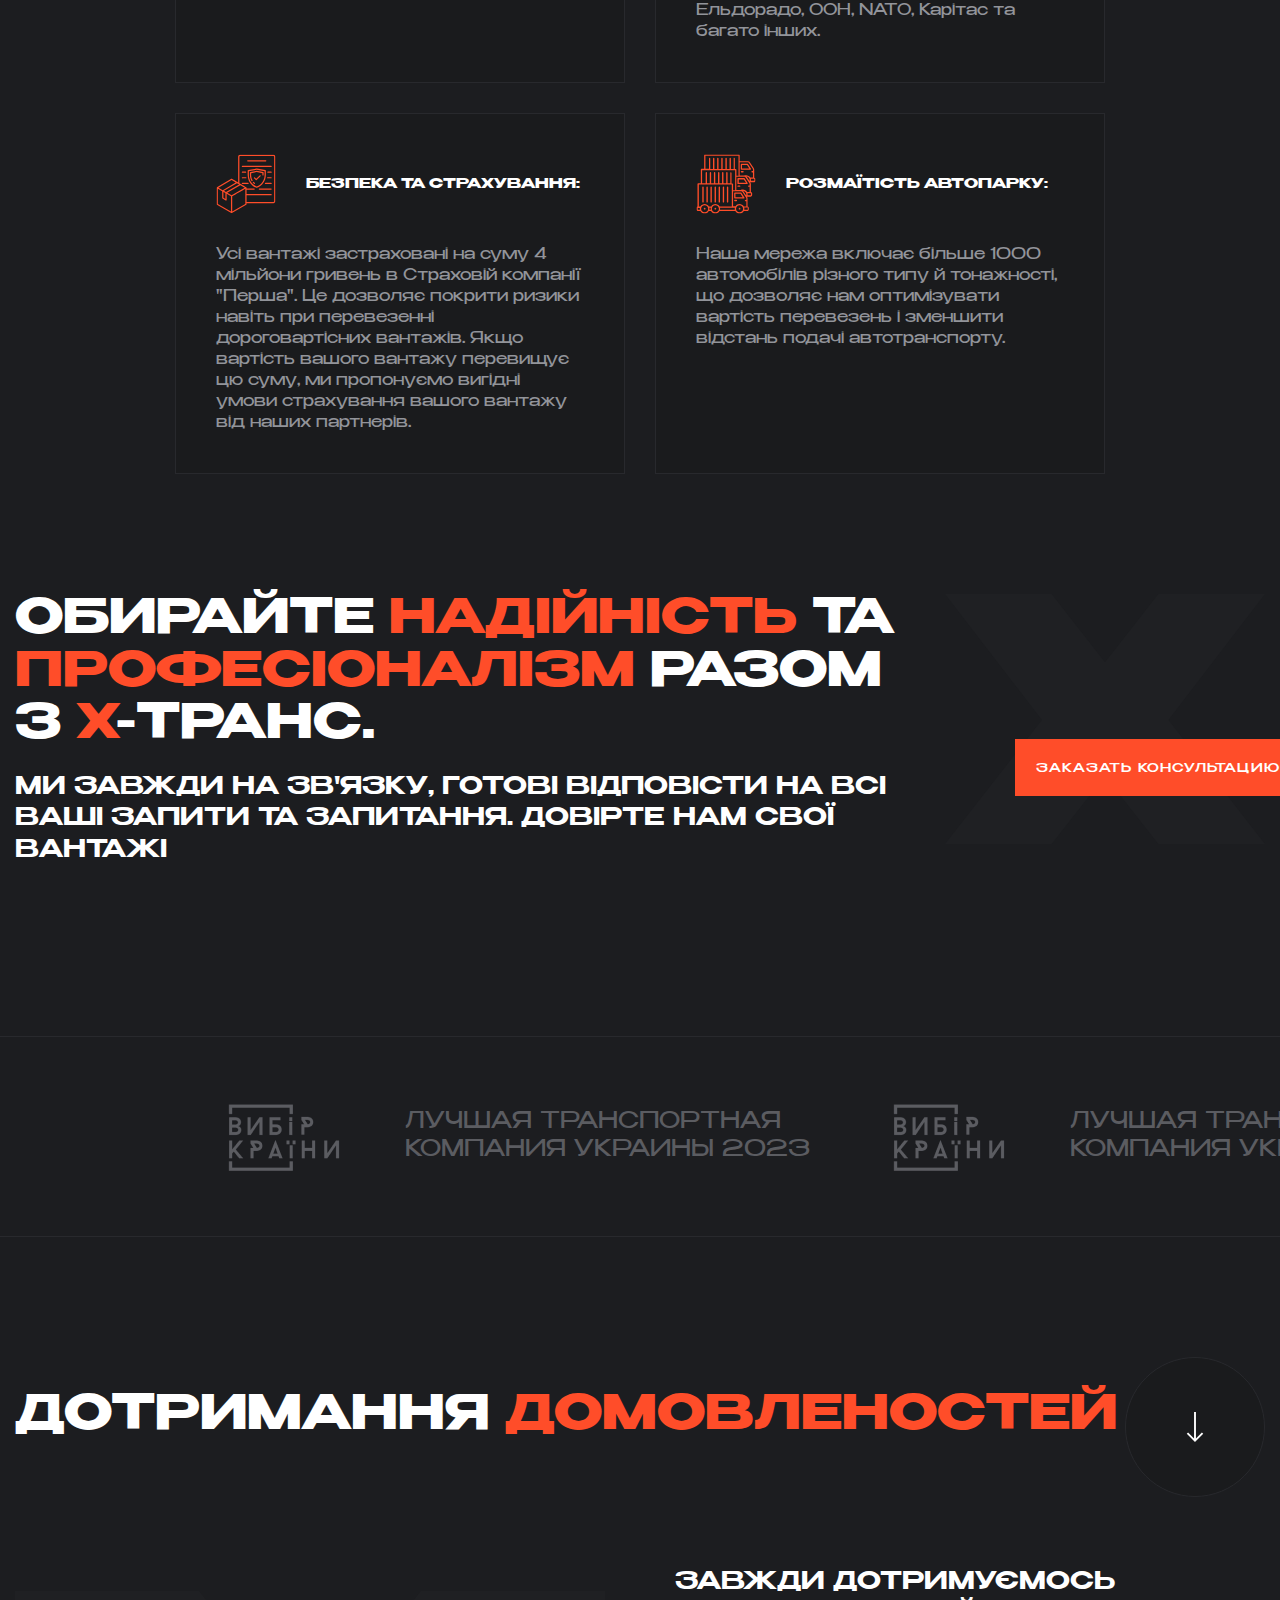
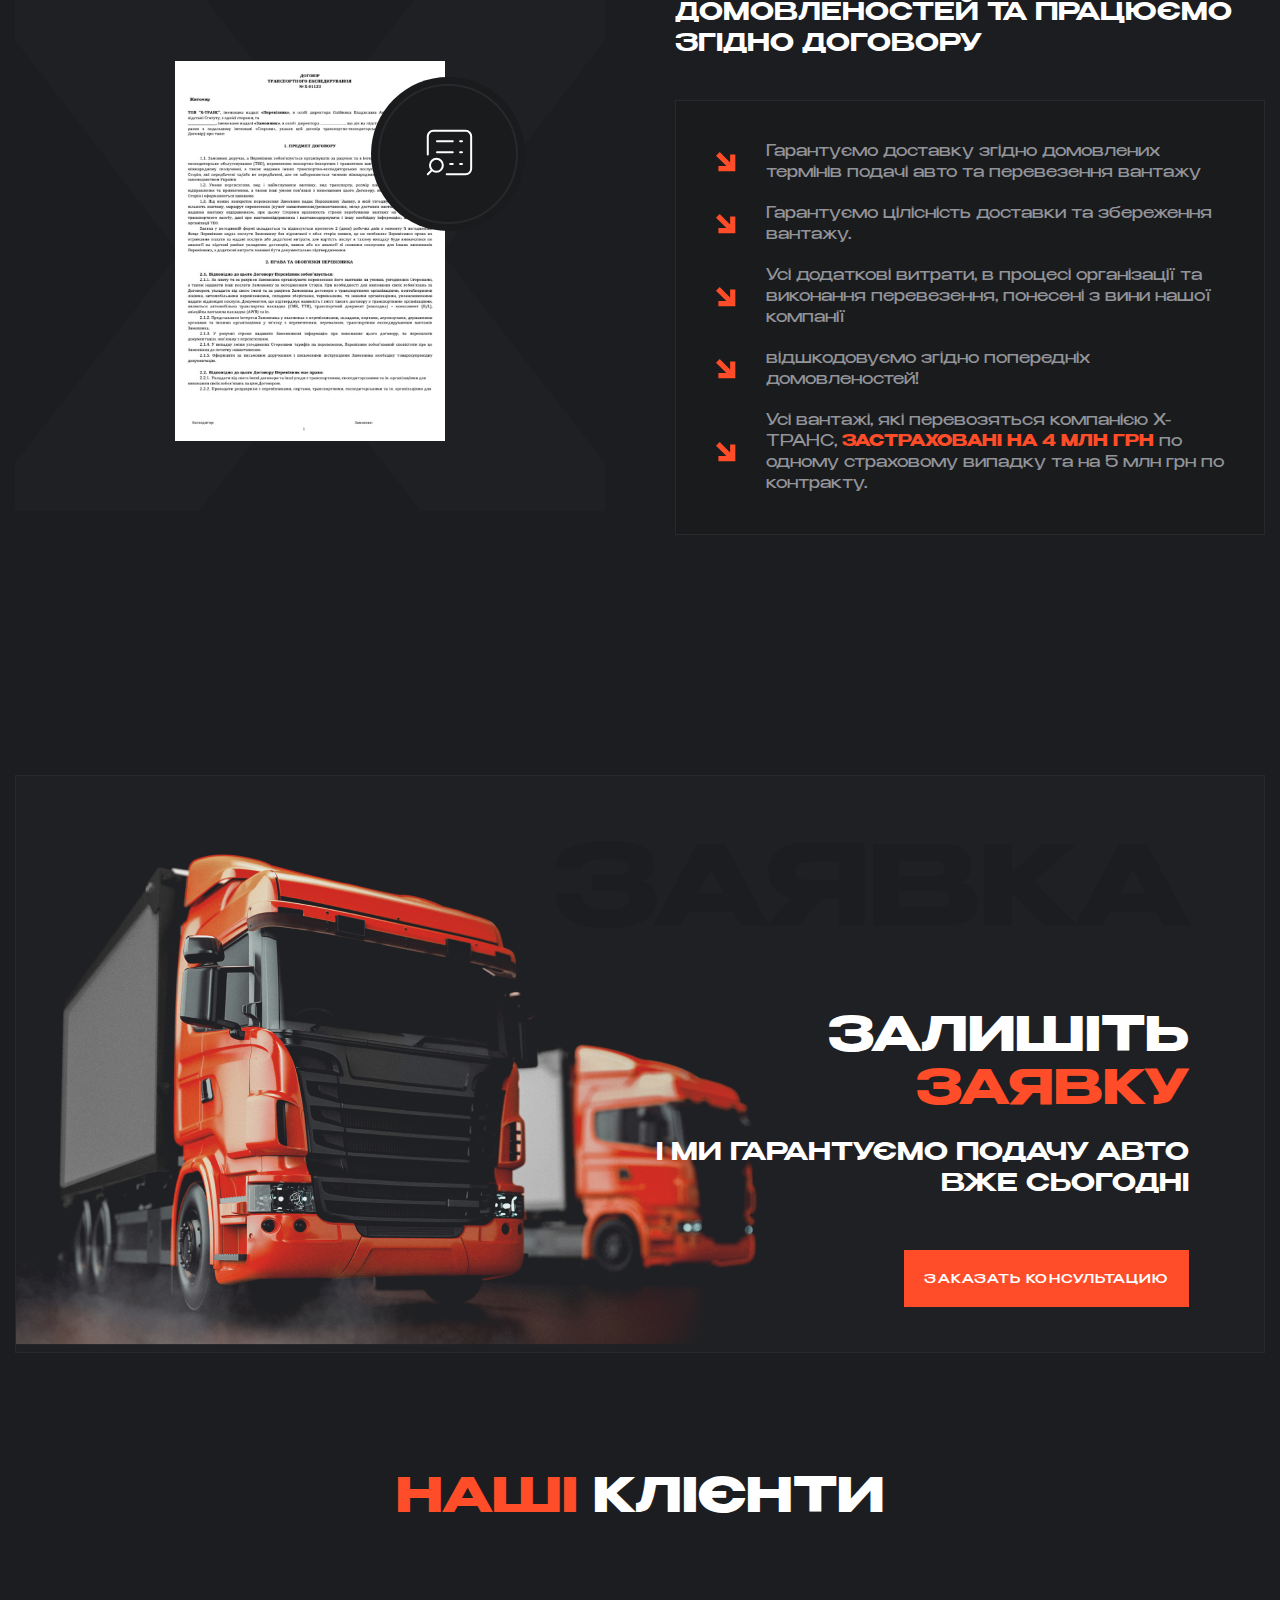
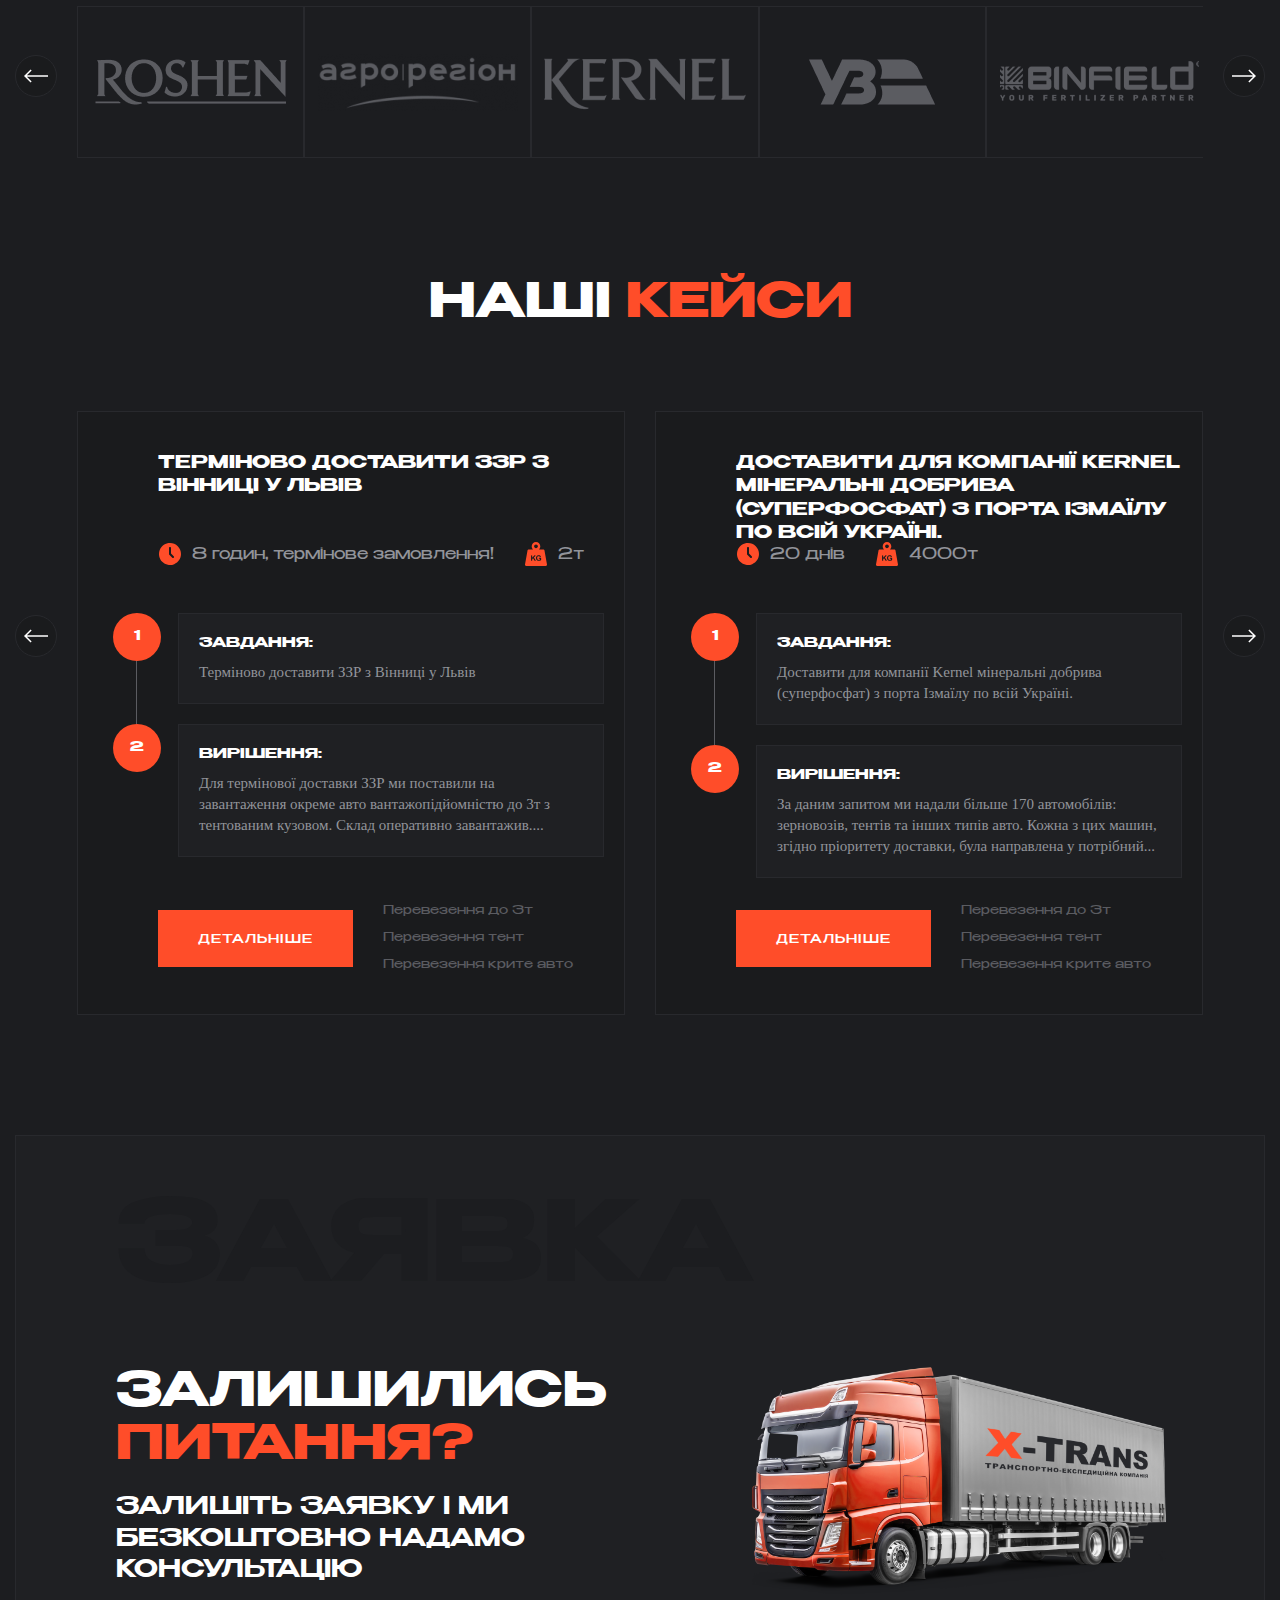
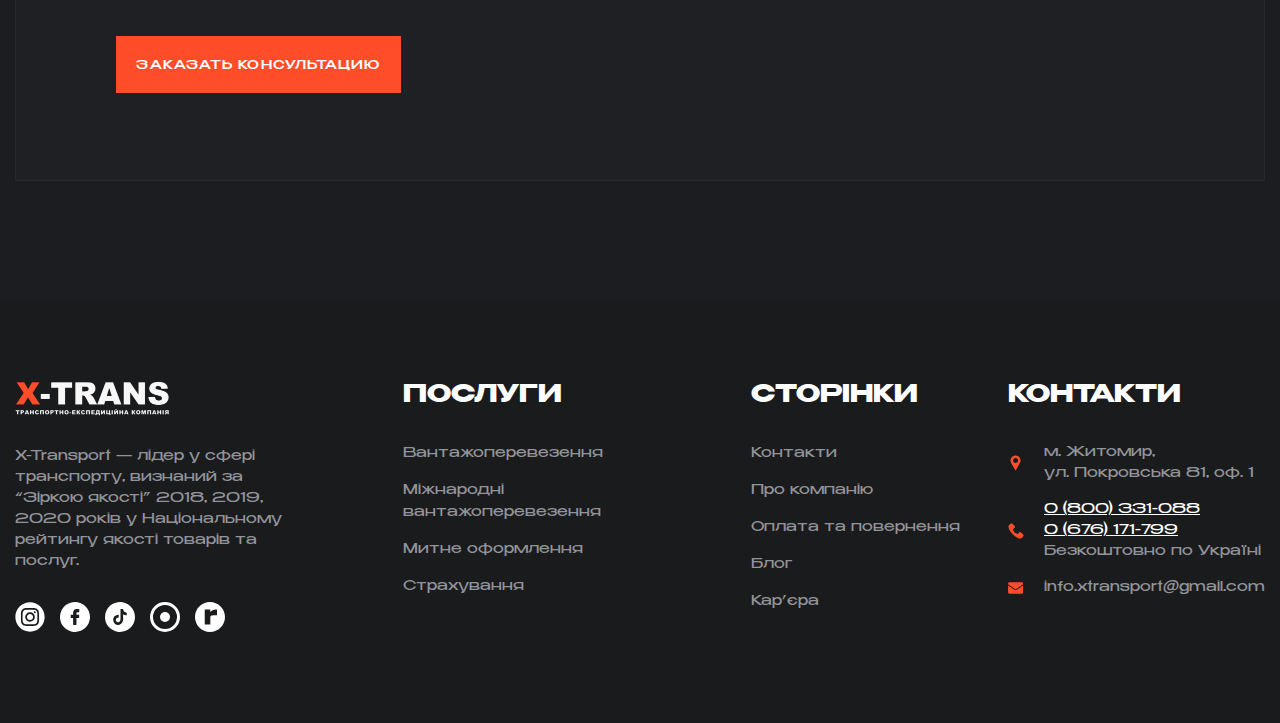
==== commit 721dd2d2: "added submenu for mobile" ====
--- a/about-us.html
+++ b/about-us.html
@@ -10,6 +10,7 @@
     <link rel="stylesheet" href="css/style.css" />
     <link rel="stylesheet" href="css/jquery.fancybox.min.css" />
     <title>X-Transport</title>
+    <script src="js/burger.js"></script>
   </head>
   <body>
     <!-- Header -->
@@ -19,7 +20,6 @@
           <a class="logo" href="index.html">
             <img src="images/logo.png" alt="logo" />
           </a>
-
           <nav class="nav">
             <ul class="nav__list">
               <li class="nav__item">
@@ -40,45 +40,84 @@
 
                         <ul class="submenu-3">
                           <li class="submenu__item--3">
-                            <a class="submenu__link--3" href="#">Київ-бровари</a>
-                            <a class="submenu__link--3" href="#">Київ-вінниця</a>
-                            <a class="submenu__link--3" href="#">харків-дніпро</a>
-                          </li>
-
-                          <li class="submenu__item--3">
-                            <a class="submenu__link--3" href="#">Київ-харків</a>
-                            <a class="submenu__link--3" href="#">Київ-Кривий ріг</a>
-                            <a class="submenu__link--3" href="#">харків-Запоріжжя</a>
-                          </li>
-
-                          <li class="submenu__item--3">
-                            <a class="submenu__link--3" href="#">Київ-Рівне</a>
-                            <a class="submenu__link--3" href="#">Київ-черкаси</a>
-                            <a class="submenu__link--3" href="#">харків-одеса</a>
-                          </li>
-
-                          <li class="submenu__item--3">
-                            <a class="submenu__link--3" href="#">Київ-Запоріжжя</a>
-                            <a class="submenu__link--3" href="#">Київ-чернівці</a>
-                            <a class="submenu__link--3" href="#">дніпро-одеса</a>
-                          </li>
-
-                          <li class="submenu__item--3">
-                            <a class="submenu__link--3" href="#">Київ-львів</a>
-                            <a class="submenu__link--3" href="#">Київ-полтава</a>
-                            <a class="submenu__link--3" href="#">Дніпро-Запоріжжя</a>
-                          </li>
-
-                          <li class="submenu__item--3">
-                            <a class="submenu__link--3" href="#">Київ-дніпро</a>
-                            <a class="submenu__link--3" href="#">Київ-суми</a>
-                            <a class="submenu__link--3" href="#">Одеса-львів</a>
-                          </li>
-
-                          <li class="submenu__item--3">
-                            <a class="submenu__link--3" href="#">Київ-одеса</a>
-                            <a class="submenu__link--3" href="#">Київ-миколаїв</a>
-                            <a class="submenu__link--3" href="#"></a>
+                            <a class="submenu__link--3 submenu__item--3-w-link" href="#"
+                              >Перевезення у Києві</a
+                            >
+                            <a class="submenu__link--3 submenu__item--3-w-link" href="#"
+                              >Перевезення у Дніпрі</a
+                            >
+                          </li>
+
+                          <li class="submenu__item--3">
+                            <a class="submenu__link--3 submenu__item--3-w-link" href="#"
+                              >Перевезення в Одесі</a
+                            >
+                            <a class="submenu__link--3 submenu__item--3-w-link" href="#"
+                              >Перевезення у Хмельницькому</a
+                            >
+                          </li>
+
+                          <li class="submenu__item--3">
+                            <a class="submenu__link--3 submenu__item--3-w-link" href="#"
+                              >Перевезення у Полтаві</a
+                            >
+                            <a class="submenu__link--3 submenu__item--3-w-link" href="#"
+                              >Перевезення у Броварах</a
+                            >
+                          </li>
+
+                          <li class="submenu__item--3">
+                            <a class="submenu__link--3 submenu__item--3-w-link" href="#"
+                              >Перевезення у Вінниці</a
+                            >
+                            <a class="submenu__link--3 submenu__item--3-w-link" href="#"
+                              >Перевезення у Кривому Розі</a
+                            >
+                          </li>
+
+                          <li class="submenu__item--3">
+                            <a class="submenu__link--3 submenu__item--3-w-link" href="#"
+                              >Перевезення у Львові</a
+                            >
+                            <a class="submenu__link--3 submenu__item--3-w-link" href="#"
+                              >Перевезення в Сумах</a
+                            >
+                          </li>
+
+                          <li class="submenu__item--3">
+                            <a class="submenu__link--3 submenu__item--3-w-link" href="#"
+                              >Перевезення в Чернігові</a
+                            >
+                            <a class="submenu__link--3 submenu__item--3-w-link" href="#"
+                              >Перевезення в Черкасах</a
+                            >
+                          </li>
+
+                          <li class="submenu__item--3">
+                            <a class="submenu__link--3 submenu__item--3-w-link" href="#"
+                              >Перевезення в Рівному</a
+                            >
+                            <a class="submenu__link--3 submenu__item--3-w-link" href="#"
+                              >Перевезення в Ужгороді</a
+                            >
+                          </li>
+
+                          <li class="submenu__item--3">
+                            <a class="submenu__link--3 submenu__item--3-w-link" href="#"
+                              >Перевезення у Житомирі</a
+                            >
+                            <a class="submenu__link--3 submenu__item--3-w-link" href="#"
+                              >Перевезення у Запоріжжі</a
+                            >
+                          </li>
+
+                          <li class="submenu__item--3">
+                            <a class="submenu__link--3 submenu__item--3-w-link" href="#"
+                              >Перевезення в Миколаєві</a
+                            >
+                            <a class="submenu__link--3 submenu__item--3-w-link" href="#"
+                              >Перевезення у Херсоні</a
+                            >
                           </li>
                         </ul>
                       </li>
@@ -131,52 +170,8 @@
                         </ul>
                       </li>
                       <li class="submenu__item--2">
-                        <a class="submenu__link--2" href="#">попутні Вантажоперевезення</a>
+                        <a class="submenu__link--2" href="#">Попутні Вантажоперевезення</a>
                         <img src="images/right-arrow.svg" alt="arrow icon" />
-
-                        <ul class="submenu-3">
-                          <li class="submenu__item--3">
-                            <a class="submenu__link--3" href="#">Київ-бровари</a>
-                            <a class="submenu__link--3" href="#">Київ-вінниця</a>
-                            <a class="submenu__link--3" href="#">харків-дніпро</a>
-                          </li>
-
-                          <li class="submenu__item--3">
-                            <a class="submenu__link--3" href="#">Київ-харків</a>
-                            <a class="submenu__link--3" href="#">Київ-Кривий ріг</a>
-                            <a class="submenu__link--3" href="#">харків-Запоріжжя</a>
-                          </li>
-
-                          <li class="submenu__item--3">
-                            <a class="submenu__link--3" href="#">Київ-Рівне</a>
-                            <a class="submenu__link--3" href="#">Київ-черкаси</a>
-                            <a class="submenu__link--3" href="#">харків-одеса</a>
-                          </li>
-
-                          <li class="submenu__item--3">
-                            <a class="submenu__link--3" href="#">Київ-Запоріжжя</a>
-                            <a class="submenu__link--3" href="#">Київ-чернівці</a>
-                            <a class="submenu__link--3" href="#">дніпро-одеса</a>
-                          </li>
-
-                          <li class="submenu__item--3">
-                            <a class="submenu__link--3" href="#">Київ-львів</a>
-                            <a class="submenu__link--3" href="#">Київ-полтава</a>
-                            <a class="submenu__link--3" href="#">Дніпро-Запоріжжя</a>
-                          </li>
-
-                          <li class="submenu__item--3">
-                            <a class="submenu__link--3" href="#">Київ-дніпро</a>
-                            <a class="submenu__link--3" href="#">Київ-суми</a>
-                            <a class="submenu__link--3" href="#">Одеса-львів</a>
-                          </li>
-
-                          <li class="submenu__item--3">
-                            <a class="submenu__link--3" href="#">Київ-одеса</a>
-                            <a class="submenu__link--3" href="#">Київ-миколаїв</a>
-                            <a class="submenu__link--3" href="#"></a>
-                          </li>
-                        </ul>
                       </li>
                     </ul>
                   </li>
@@ -185,290 +180,411 @@
                     <img src="images/right-arrow.svg" alt="arrow icon" />
                     <ul class="submenu-2">
                       <li class="submenu__item--2">
-                        <a class="submenu__link--2" href="#">Вантажоперевезення містами</a>
+                        <a class="submenu__link--2" href="#">Перевезення до Європи</a>
                         <img src="images/right-arrow.svg" alt="arrow icon" />
+
                         <ul class="submenu-3">
-                          <li class="submenu__item--3">
-                            <a class="submenu__link--3" href="#">Київ-бровари</a>
-                            <a class="submenu__link--3" href="#">Київ-вінниця</a>
-                            <a class="submenu__link--3" href="#">харків-дніпро</a>
-                          </li>
-
-                          <li class="submenu__item--3">
-                            <a class="submenu__link--3" href="#">Київ-харків</a>
-                            <a class="submenu__link--3" href="#">Київ-Кривий ріг</a>
-                            <a class="submenu__link--3" href="#">харків-Запоріжжя</a>
-                          </li>
-
-                          <li class="submenu__item--3">
-                            <a class="submenu__link--3" href="#">Київ-Рівне</a>
-                            <a class="submenu__link--3" href="#">Київ-черкаси</a>
-                            <a class="submenu__link--3" href="#">харків-одеса</a>
-                          </li>
-
-                          <li class="submenu__item--3">
-                            <a class="submenu__link--3" href="#">Київ-Запоріжжя</a>
-                            <a class="submenu__link--3" href="#">Київ-чернівці</a>
-                            <a class="submenu__link--3" href="#">дніпро-одеса</a>
-                          </li>
-
-                          <li class="submenu__item--3">
-                            <a class="submenu__link--3" href="#">Київ-львів</a>
-                            <a class="submenu__link--3" href="#">Київ-полтава</a>
-                            <a class="submenu__link--3" href="#">Дніпро-Запоріжжя</a>
-                          </li>
-
-                          <li class="submenu__item--3">
-                            <a class="submenu__link--3" href="#">Київ-дніпро</a>
-                            <a class="submenu__link--3" href="#">Київ-суми</a>
-                            <a class="submenu__link--3" href="#">Одеса-львів</a>
-                          </li>
-
-                          <li class="submenu__item--3">
-                            <a class="submenu__link--3" href="#">Київ-одеса</a>
-                            <a class="submenu__link--3" href="#">Київ-миколаїв</a>
+                          <li class="submenu__item--3 submenu__item--3-w">
+                            <a class="submenu__link--3" href="#">Перевезення до Польщі</a>
+                            <a class="submenu__link--3" href="#">Перевезення до Франції</a>
+                            <a class="submenu__link--3" href="#">Перевезення до Молдови</a>
+                          </li>
+
+                          <li class="submenu__item--3 submenu__item--3-w">
+                            <a class="submenu__link--3" href="#">Перевезення в Люксембург</a>
+                            <a class="submenu__link--3" href="#">Перевезення до Ірландії</a>
+                            <a class="submenu__link--3" href="#">Перевезення до Іспанії</a>
+                          </li>
+
+                          <li class="submenu__item--3 submenu__item--3-w">
+                            <a class="submenu__link--3" href="#">Перевезення до Італії</a>
+                            <a class="submenu__link--3" href="#">Перевезення до Австрії</a>
+                            <a class="submenu__link--3" href="#">Перевезення до Бельгії</a>
+                          </li>
+
+                          <li class="submenu__item--3 submenu__item--3-w">
+                            <a class="submenu__link--3" href="#">Перевезення до Болгарії</a>
+                            <a class="submenu__link--3" href="#">Перевезення до Великобританії</a>
+                            <a class="submenu__link--3" href="#">Перевезення до Данії</a>
+                          </li>
+
+                          <li class="submenu__item--3 submenu__item--3-w">
+                            <a class="submenu__link--3" href="#">Перевезення до Естонії</a>
+                            <a class="submenu__link--3" href="#">Перевезення до Латвії</a>
+                            <a class="submenu__link--3" href="#">Перевезення до Литви</a>
+                          </li>
+
+                          <li class="submenu__item--3 submenu__item--3-w">
+                            <a class="submenu__link--3" href="#">Перевезення до Німеччини</a>
+                            <a class="submenu__link--3" href="#">Перевезення до Португалії</a>
+                            <a class="submenu__link--3" href="#">Перевезення до Румунії</a>
+                          </li>
+
+                          <li class="submenu__item--3 submenu__item--3-w">
+                            <a class="submenu__link--3" href="#">Перевезення до Словаччини</a>
+                            <a class="submenu__link--3" href="#">Перевезення до Угорщини</a>
+                            <a class="submenu__link--3" href="#">Перевезення до Фінляндії</a>
+                          </li>
+
+                          <li class="submenu__item--3 submenu__item--3-w">
+                            <a class="submenu__link--3" href="#">Перевезення до Хорватії</a>
+                            <a class="submenu__link--3" href="#">Перевезення до Чехії</a>
+                            <a class="submenu__link--3" href="#">Перевезення до Швеції</a>
+                          </li>
+
+                          <li class="submenu__item--3 submenu__item--3-w">
+                            <a class="submenu__link--3" href="#">Перевезення у Нідерланди</a>
+                            <a class="submenu__link--3" href="#"></a>
                             <a class="submenu__link--3" href="#"></a>
                           </li>
                         </ul>
                       </li>
                       <li class="submenu__item--2">
-                        <a class="submenu__link--2" href="#">Напрямки вантажоперевезень</a>
+                        <a class="submenu__link--2" href="#">Перевезення до СНД</a>
                         <img src="images/right-arrow.svg" alt="arrow icon" />
                         <ul class="submenu-3">
                           <li class="submenu__item--3">
-                            <a class="submenu__link--3" href="#">Київ-бровари</a>
-                            <a class="submenu__link--3" href="#">Київ-вінниця</a>
-                            <a class="submenu__link--3" href="#">харків-дніпро</a>
-                          </li>
-
-                          <li class="submenu__item--3">
-                            <a class="submenu__link--3" href="#">Київ-харків</a>
-                            <a class="submenu__link--3" href="#">Київ-Кривий ріг</a>
-                            <a class="submenu__link--3" href="#">харків-Запоріжжя</a>
-                          </li>
-
-                          <li class="submenu__item--3">
-                            <a class="submenu__link--3" href="#">Київ-Рівне</a>
-                            <a class="submenu__link--3" href="#">Київ-черкаси</a>
-                            <a class="submenu__link--3" href="#">харків-одеса</a>
-                          </li>
-
-                          <li class="submenu__item--3">
-                            <a class="submenu__link--3" href="#">Київ-Запоріжжя</a>
-                            <a class="submenu__link--3" href="#">Київ-чернівці</a>
-                            <a class="submenu__link--3" href="#">дніпро-одеса</a>
-                          </li>
-
-                          <li class="submenu__item--3">
-                            <a class="submenu__link--3" href="#">Київ-львів</a>
-                            <a class="submenu__link--3" href="#">Київ-полтава</a>
-                            <a class="submenu__link--3" href="#">Дніпро-Запоріжжя</a>
-                          </li>
-
-                          <li class="submenu__item--3">
-                            <a class="submenu__link--3" href="#">Київ-дніпро</a>
-                            <a class="submenu__link--3" href="#">Київ-суми</a>
-                            <a class="submenu__link--3" href="#">Одеса-львів</a>
-                          </li>
-
-                          <li class="submenu__item--3">
-                            <a class="submenu__link--3" href="#">Київ-одеса</a>
-                            <a class="submenu__link--3" href="#">Київ-миколаїв</a>
-                            <a class="submenu__link--3" href="#"></a>
+                            <a class="submenu__link--3 submenu__item--3-w-link" href="#"
+                              >Перевезення до Вірменії</a
+                            >
+                          </li>
+
+                          <li class="submenu__item--3">
+                            <a class="submenu__link--3 submenu__item--3-w-link" href="#"
+                              >Перевезення в Азербайджан</a
+                            >
+                          </li>
+
+                          <li class="submenu__item--3">
+                            <a class="submenu__link--3 submenu__item--3-w-link" href="#"
+                              >Перевезення в Казахстан</a
+                            >
+                          </li>
+
+                          <li class="submenu__item--3">
+                            <a class="submenu__link--3 submenu__item--3-w-link" href="#"
+                              >Перевезення в Узбекистан</a
+                            >
+                          </li>
+
+                          <li class="submenu__item--3">
+                            <a class="submenu__link--3 submenu__item--3-w-link" href="#"
+                              >Перевезення до Грузії</a
+                            >
                           </li>
                         </ul>
                       </li>
                       <li class="submenu__item--2">
-                        <a class="submenu__link--2" href="#">попутні Вантажоперевезення</a>
+                        <a class="submenu__link--2" href="#">Перевезення в Азію</a>
                         <img src="images/right-arrow.svg" alt="arrow icon" />
                         <ul class="submenu-3">
                           <li class="submenu__item--3">
-                            <a class="submenu__link--3" href="#">Київ-бровари</a>
-                            <a class="submenu__link--3" href="#">Київ-вінниця</a>
-                            <a class="submenu__link--3" href="#">харків-дніпро</a>
-                          </li>
-
-                          <li class="submenu__item--3">
-                            <a class="submenu__link--3" href="#">Київ-харків</a>
-                            <a class="submenu__link--3" href="#">Київ-Кривий ріг</a>
-                            <a class="submenu__link--3" href="#">харків-Запоріжжя</a>
-                          </li>
-
-                          <li class="submenu__item--3">
-                            <a class="submenu__link--3" href="#">Київ-Рівне</a>
-                            <a class="submenu__link--3" href="#">Київ-черкаси</a>
-                            <a class="submenu__link--3" href="#">харків-одеса</a>
-                          </li>
-
-                          <li class="submenu__item--3">
-                            <a class="submenu__link--3" href="#">Київ-Запоріжжя</a>
-                            <a class="submenu__link--3" href="#">Київ-чернівці</a>
-                            <a class="submenu__link--3" href="#">дніпро-одеса</a>
-                          </li>
-
-                          <li class="submenu__item--3">
-                            <a class="submenu__link--3" href="#">Київ-львів</a>
-                            <a class="submenu__link--3" href="#">Київ-полтава</a>
-                            <a class="submenu__link--3" href="#">Дніпро-Запоріжжя</a>
-                          </li>
-
-                          <li class="submenu__item--3">
-                            <a class="submenu__link--3" href="#">Київ-дніпро</a>
-                            <a class="submenu__link--3" href="#">Київ-суми</a>
-                            <a class="submenu__link--3" href="#">Одеса-львів</a>
-                          </li>
-
-                          <li class="submenu__item--3">
-                            <a class="submenu__link--3" href="#">Київ-одеса</a>
-                            <a class="submenu__link--3" href="#">Київ-миколаїв</a>
-                            <a class="submenu__link--3" href="#"></a>
+                            <a class="submenu__link--3 submenu__item--3-w-link" href="#"
+                              >Перевезення до Туреччини</a
+                            >
                           </li>
                         </ul>
                       </li>
                     </ul>
                   </li>
+
                   <li class="submenu__item">
                     <a class="submenu__link" href="#">Типи Вантажоперевезень</a>
                     <img src="images/right-arrow.svg" alt="arrow icon" />
                     <ul class="submenu-2">
                       <li class="submenu__item--2">
-                        <a class="submenu__link--2" href="#">Вантажоперевезення містами</a>
+                        <a class="submenu__link--2" href="#">Види вантажів</a>
                         <img src="images/right-arrow.svg" alt="arrow icon" />
                         <ul class="submenu-3">
                           <li class="submenu__item--3">
-                            <a class="submenu__link--3" href="#">Київ-бровари</a>
-                            <a class="submenu__link--3" href="#">Київ-вінниця</a>
-                            <a class="submenu__link--3" href="#">харків-дніпро</a>
-                          </li>
-
-                          <li class="submenu__item--3">
-                            <a class="submenu__link--3" href="#">Київ-харків</a>
-                            <a class="submenu__link--3" href="#">Київ-Кривий ріг</a>
-                            <a class="submenu__link--3" href="#">харків-Запоріжжя</a>
-                          </li>
-
-                          <li class="submenu__item--3">
-                            <a class="submenu__link--3" href="#">Київ-Рівне</a>
-                            <a class="submenu__link--3" href="#">Київ-черкаси</a>
-                            <a class="submenu__link--3" href="#">харків-одеса</a>
-                          </li>
-
-                          <li class="submenu__item--3">
-                            <a class="submenu__link--3" href="#">Київ-Запоріжжя</a>
-                            <a class="submenu__link--3" href="#">Київ-чернівці</a>
-                            <a class="submenu__link--3" href="#">дніпро-одеса</a>
-                          </li>
-
-                          <li class="submenu__item--3">
-                            <a class="submenu__link--3" href="#">Київ-львів</a>
-                            <a class="submenu__link--3" href="#">Київ-полтава</a>
-                            <a class="submenu__link--3" href="#">Дніпро-Запоріжжя</a>
-                          </li>
-
-                          <li class="submenu__item--3">
-                            <a class="submenu__link--3" href="#">Київ-дніпро</a>
-                            <a class="submenu__link--3" href="#">Київ-суми</a>
-                            <a class="submenu__link--3" href="#">Одеса-львів</a>
-                          </li>
-
-                          <li class="submenu__item--3">
-                            <a class="submenu__link--3" href="#">Київ-одеса</a>
-                            <a class="submenu__link--3" href="#">Київ-миколаїв</a>
-                            <a class="submenu__link--3" href="#"></a>
+                            <a class="submenu__link--3" href="#"
+                              >Перевезення із температурним режимом</a
+                            >
+                            <a class="submenu__link--3" href="#">Перевезення автозапчастин</a>
+                            <a class="submenu__link--3" href="#"
+                              >Перевезення алкогольної продукції</a
+                            >
+                          </li>
+
+                          <li class="submenu__item--3">
+                            <a class="submenu__link--3" href="#">Перевезення відходів</a>
+                            <a class="submenu__link--3" href="#">Перевезення військової техніки</a>
+                            <a class="submenu__link--3" href="#"
+                              >Перевезення вантажів, що швидко псуються</a
+                            >
+                          </li>
+
+                          <li class="submenu__item--3">
+                            <a class="submenu__link--3" href="#">Перевезення верстатів</a>
+                            <a class="submenu__link--3" href="#">Перевезення вугілля</a>
+                            <a class="submenu__link--3" href="#"
+                              >Перевезення генеральних вантажів</a
+                            >
+                          </li>
+
+                          <li class="submenu__item--3">
+                            <a class="submenu__link--3" href="#">Перевезення двигуна</a>
+                            <a class="submenu__link--3" href="#">Перевезення збірних вантажів</a>
+                            <a class="submenu__link--3" href="#">Перевезення кабелю</a>
+                          </li>
+
+                          <li class="submenu__item--3">
+                            <a class="submenu__link--3" href="#">Перевезення катерів</a>
+                            <a class="submenu__link--3" href="#">Перевезення косметики</a>
+                            <a class="submenu__link--3" href="#">Перевезення меблів</a>
+                          </li>
+
+                          <li class="submenu__item--3">
+                            <a class="submenu__link--3" href="#">Перевезення медикаментів</a>
+                            <a class="submenu__link--3" href="#">Перевезення металу</a>
+                            <a class="submenu__link--3" href="#">Перевезення навантажувачів</a>
+                          </li>
+
+                          <li class="submenu__item--3">
+                            <a class="submenu__link--3" href="#">Перевезення наливних вантажів</a>
+                            <a class="submenu__link--3" href="#">Перевезення нафтопродуктів</a>
+                            <a class="submenu__link--3" href="#"
+                              >Перевезення небезпечних вантажів</a
+                            >
+                          </li>
+
+                          <li class="submenu__item--3">
+                            <a class="submenu__link--3" href="#"
+                              >Перевезення негабаритних вантажів</a
+                            >
+                            <a class="submenu__link--3" href="#">Перевезення обладнання</a>
+                            <a class="submenu__link--3" href="#">Перевезення палива</a>
+                          </li>
+
+                          <li class="submenu__item--3">
+                            <a class="submenu__link--3" href="#">Перевезення панелей</a>
+                            <a class="submenu__link--3" href="#">Перевезення пиломатеріалів</a>
+                            <a class="submenu__link--3" href="#">Перевезення побутівок</a>
+                          </li>
+
+                          <li class="submenu__item--3">
+                            <a class="submenu__link--3" href="#"
+                              >Перевезення продуктів харчування</a
+                            >
+                            <a class="submenu__link--3" href="#">Перевезення рідких вантажів</a>
+                            <a class="submenu__link--3" href="#">Перевезення речей</a>
+                          </li>
+
+                          <li class="submenu__item--3">
+                            <a class="submenu__link--3" href="#">Перевезення сипких вантажів</a>
+                            <a class="submenu__link--3" href="#">Перевезення скла</a>
+                            <a class="submenu__link--3" href="#">Перевезення спецтехніки</a>
+                          </li>
+
+                          <li class="submenu__item--3">
+                            <a class="submenu__link--3" href="#">Перевезення трансформаторів</a>
+                            <a class="submenu__link--3" href="#">Перевезення труб</a>
                           </li>
                         </ul>
                       </li>
                       <li class="submenu__item--2">
-                        <a class="submenu__link--2" href="#">Напрямки вантажоперевезень</a>
+                        <a class="submenu__link--2" href="#">Вага вантажоперевезення</a>
                         <img src="images/right-arrow.svg" alt="arrow icon" />
                         <ul class="submenu-3">
                           <li class="submenu__item--3">
-                            <a class="submenu__link--3" href="#">Київ-бровари</a>
-                            <a class="submenu__link--3" href="#">Київ-вінниця</a>
-                            <a class="submenu__link--3" href="#">харків-дніпро</a>
-                          </li>
-
-                          <li class="submenu__item--3">
-                            <a class="submenu__link--3" href="#">Київ-харків</a>
-                            <a class="submenu__link--3" href="#">Київ-Кривий ріг</a>
-                            <a class="submenu__link--3" href="#">харків-Запоріжжя</a>
-                          </li>
-
-                          <li class="submenu__item--3">
-                            <a class="submenu__link--3" href="#">Київ-Рівне</a>
-                            <a class="submenu__link--3" href="#">Київ-черкаси</a>
-                            <a class="submenu__link--3" href="#">харків-одеса</a>
-                          </li>
-
-                          <li class="submenu__item--3">
-                            <a class="submenu__link--3" href="#">Київ-Запоріжжя</a>
-                            <a class="submenu__link--3" href="#">Київ-чернівці</a>
-                            <a class="submenu__link--3" href="#">дніпро-одеса</a>
-                          </li>
-
-                          <li class="submenu__item--3">
-                            <a class="submenu__link--3" href="#">Київ-львів</a>
-                            <a class="submenu__link--3" href="#">Київ-полтава</a>
-                            <a class="submenu__link--3" href="#">Дніпро-Запоріжжя</a>
-                          </li>
-
-                          <li class="submenu__item--3">
-                            <a class="submenu__link--3" href="#">Київ-дніпро</a>
-                            <a class="submenu__link--3" href="#">Київ-суми</a>
-                            <a class="submenu__link--3" href="#">Одеса-львів</a>
-                          </li>
-
-                          <li class="submenu__item--3">
-                            <a class="submenu__link--3" href="#">Київ-одеса</a>
-                            <a class="submenu__link--3" href="#">Київ-миколаїв</a>
-                            <a class="submenu__link--3" href="#"></a>
+                            <a class="submenu__link--3 submenu__item--3-w-link" href="#"
+                              >Вантажоперевезення до 1,5 тонн</a
+                            >
+                          </li>
+                          <li class="submenu__item--3">
+                            <a class="submenu__link--3 submenu__item--3-w-link" href="#"
+                              >Вантажоперевезення до 2 тонн</a
+                            >
+                          </li>
+                          <li class="submenu__item--3">
+                            <a class="submenu__link--3 submenu__item--3-w-link" href="#"
+                              >Вантажоперевезення до 3 тонн</a
+                            >
+                          </li>
+                          <li class="submenu__item--3">
+                            <a class="submenu__link--3 submenu__item--3-w-link" href="#"
+                              >Вантажоперевезення до 5 тонн</a
+                            >
+                          </li>
+                          <li class="submenu__item--3">
+                            <a class="submenu__link--3 submenu__item--3-w-link" href="#"
+                              >Вантажоперевезення до 10 тонн</a
+                            >
+                          </li>
+                          <li class="submenu__item--3">
+                            <a class="submenu__link--3 submenu__item--3-w-link" href="#"
+                              >Вантажоперевезення до 20 тонн</a
+                            >
+                          </li>
+                          <li class="submenu__item--3">
+                            <a class="submenu__link--3 submenu__item--3-w-link" href="#"
+                              >Вантажоперевезення до 40 тонн</a
+                            >
+                          </li>
+                          <li class="submenu__item--3">
+                            <a class="submenu__link--3 submenu__item--3-w-link" href="#"
+                              >Вантажоперевезення до 100 тонн</a
+                            >
                           </li>
                         </ul>
                       </li>
                       <li class="submenu__item--2">
-                        <a class="submenu__link--2" href="#">попутні Вантажоперевезення</a>
+                        <a class="submenu__link--2" href="#">Тип транспорту</a>
                         <img src="images/right-arrow.svg" alt="arrow icon" />
                         <ul class="submenu-3">
                           <li class="submenu__item--3">
-                            <a class="submenu__link--3" href="#">Київ-бровари</a>
-                            <a class="submenu__link--3" href="#">Київ-вінниця</a>
-                            <a class="submenu__link--3" href="#">харків-дніпро</a>
-                          </li>
-
-                          <li class="submenu__item--3">
-                            <a class="submenu__link--3" href="#">Київ-харків</a>
-                            <a class="submenu__link--3" href="#">Київ-Кривий ріг</a>
-                            <a class="submenu__link--3" href="#">харків-Запоріжжя</a>
-                          </li>
-
-                          <li class="submenu__item--3">
-                            <a class="submenu__link--3" href="#">Київ-Рівне</a>
-                            <a class="submenu__link--3" href="#">Київ-черкаси</a>
-                            <a class="submenu__link--3" href="#">харків-одеса</a>
-                          </li>
-
-                          <li class="submenu__item--3">
-                            <a class="submenu__link--3" href="#">Київ-Запоріжжя</a>
-                            <a class="submenu__link--3" href="#">Київ-чернівці</a>
-                            <a class="submenu__link--3" href="#">дніпро-одеса</a>
-                          </li>
-
-                          <li class="submenu__item--3">
-                            <a class="submenu__link--3" href="#">Київ-львів</a>
-                            <a class="submenu__link--3" href="#">Київ-полтава</a>
-                            <a class="submenu__link--3" href="#">Дніпро-Запоріжжя</a>
-                          </li>
-
-                          <li class="submenu__item--3">
-                            <a class="submenu__link--3" href="#">Київ-дніпро</a>
-                            <a class="submenu__link--3" href="#">Київ-суми</a>
-                            <a class="submenu__link--3" href="#">Одеса-львів</a>
-                          </li>
-
-                          <li class="submenu__item--3">
-                            <a class="submenu__link--3" href="#">Київ-одеса</a>
-                            <a class="submenu__link--3" href="#">Київ-миколаїв</a>
-                            <a class="submenu__link--3" href="#"></a>
+                            <a class="submenu__link--3 submenu__item--3-w-link" href="#"
+                              >Перевезення бусом</a
+                            >
+                            <a class="submenu__link--3 submenu__item--3-w-link" href="#"
+                              >Перевезення фурою</a
+                            >
+                          </li>
+
+                          <li class="submenu__item--3">
+                            <a class="submenu__link--3 submenu__item--3-w-link" href="#"
+                              >Перевезення газеллю</a
+                            >
+                            <a class="submenu__link--3 submenu__item--3-w-link" href="#"
+                              >Мультимодальні перевезення</a
+                            >
+                          </li>
+
+                          <li class="submenu__item--3">
+                            <a class="submenu__link--3 submenu__item--3-w-link" href="#"
+                              >Перевезення автоцистерною</a
+                            >
+                            <a class="submenu__link--3 submenu__item--3-w-link" href="#"
+                              >Перевезення бортовим автомобілем</a
+                            >
+                          </li>
+
+                          <li class="submenu__item--3">
+                            <a class="submenu__link--3 submenu__item--3-w-link" href="#"
+                              >Перевезення з гідробортом</a
+                            >
+                            <a class="submenu__link--3 submenu__item--3-w-link" href="#"
+                              >Перевезення зерновозом</a
+                            >
+                          </li>
+
+                          <li class="submenu__item--3">
+                            <a class="submenu__link--3 submenu__item--3-w-link" href="#"
+                              >Перевезення контейнеровозом</a
+                            >
+                            <a class="submenu__link--3 submenu__item--3-w-link" href="#"
+                              >Перевезення маніпулятором</a
+                            >
+                          </li>
+
+                          <li class="submenu__item--3">
+                            <a class="submenu__link--3 submenu__item--3-w-link" href="#"
+                              >Перевезення платформою</a
+                            >
+                            <a class="submenu__link--3 submenu__item--3-w-link" href="#"
+                              >Перевезення рефрижератором</a
+                            >
+                          </li>
+
+                          <li class="submenu__item--3">
+                            <a class="submenu__link--3 submenu__item--3-w-link" href="#"
+                              >Перевезення самоскидом</a
+                            >
+                            <a class="submenu__link--3 submenu__item--3-w-link" href="#"
+                              >Перевезення тентом</a
+                            >
+                          </li>
+
+                          <li class="submenu__item--3">
+                            <a class="submenu__link--3 submenu__item--3-w-link" href="#"
+                              >Перевезення тралом</a
+                            >
+                          </li>
+                        </ul>
+                      </li>
+                      <li class="submenu__item--2">
+                        <a class="submenu__link--2" href="#">Переїзди</a>
+                        <img src="images/right-arrow.svg" alt="arrow icon" />
+                        <ul class="submenu-3">
+                          <li class="submenu__item--3">
+                            <a class="submenu__link--3 submenu__item--3-w-link" href="#"
+                              >Міжнародні переїзди</a
+                            >
+                          </li>
+
+                          <li class="submenu__item--3">
+                            <a class="submenu__link--3 submenu__item--3-w-link" href="#"
+                              >Переїзд офісу</a
+                            >
+                          </li>
+
+                          <li class="submenu__item--3">
+                            <a class="submenu__link--3 submenu__item--3-w-link" href="#"
+                              >Домашній переїзд</a
+                            >
+                          </li>
+
+                          <li class="submenu__item--3">
+                            <a class="submenu__link--3 submenu__item--3-w-link" href="#"
+                              >Квартирний переїзд</a
+                            >
+                          </li>
+
+                          <li class="submenu__item--3">
+                            <a class="submenu__link--3 submenu__item--3-w-link" href="#"
+                              >Дачний переїзд</a
+                            >
+                          </li>
+                        </ul>
+                      </li>
+
+                      <li class="submenu__item--2">
+                        <a class="submenu__link--2" href="#">Перевезення агропродукції</a>
+                        <img src="images/right-arrow.svg" alt="arrow icon" />
+                        <ul class="submenu-3">
+                          <li class="submenu__item--3">
+                            <a class="submenu__link--3 submenu__item--3-w-link" href="#"
+                              >Перевезення агрохімії</a
+                            >
+                            <a class="submenu__link--3 submenu__item--3-w-link" href="#"
+                              >Перевезення добрив</a
+                            >
+                          </li>
+
+                          <li class="submenu__item--3">
+                            <a class="submenu__link--3 submenu__item--3-w-link" href="#"
+                              >Перевезення зернових</a
+                            >
+                            <a class="submenu__link--3 submenu__item--3-w-link" href="#"
+                              >Перевезення ЗЗР</a
+                            >
+                          </li>
+
+                          <li class="submenu__item--3">
+                            <a class="submenu__link--3 submenu__item--3-w-link" href="#"
+                              >Перевезення комбікорму</a
+                            >
+                            <a class="submenu__link--3 submenu__item--3-w-link" href="#"
+                              >Перевезення насіння</a
+                            >
+                          </li>
+
+                          <li class="submenu__item--3">
+                            <a class="submenu__link--3 submenu__item--3-w-link" href="#"
+                              >Перевезення овочів та фруктів</a
+                            >
+                            <a class="submenu__link--3 submenu__item--3-w-link" href="#"
+                              >Перевезення олії</a
+                            >
+                          </li>
+
+                          <li class="submenu__item--3">
+                            <a class="submenu__link--3 submenu__item--3-w-link" href="#"
+                              >Перевезення с/г техніки</a
+                            >
+                            <a class="submenu__link--3 submenu__item--3-w-link" href="#"
+                              >Перевезення шроту</a
+                            >
                           </li>
                         </ul>
                       </li>
@@ -476,17 +592,41 @@
                   </li>
                 </ul>
               </li>
-              <li class="nav__item">
+              <li class="nav__item nav__item--second">
                 <a class="nav__link" href="#"> Таможенное оформление </a>
                 <a class="drop-menu" href="#">
                   <img src="images/arrow.svg" alt="arow icon" />
                 </a>
+
+                <ul class="submenu-5">
+                  <li>
+                    <a href="#">Митне оформлення імпорту</a>
+                  </li>
+
+                  <li>
+                    <a href="#">Митне оформлення експорту</a>
+                  </li>
+
+                  <li>
+                    <a href="#">Митне оформлення вантажів</a>
+                  </li>
+                </ul>
               </li>
-              <li class="nav__item">
+              <li class="nav__item nav__item--third">
                 <a class="nav__link" href="#"> Страхование </a>
                 <a class="drop-menu" href="#">
                   <img src="images/arrow.svg" alt="arow icon" />
                 </a>
+
+                <ul class="submenu-6">
+                  <li>
+                    <a href="#">Зелена карта</a>
+                  </li>
+
+                  <li>
+                    <a href="#">Страхування вантажів</a>
+                  </li>
+                </ul>
               </li>
               <li class="nav__item">
                 <a class="nav__link" href="about-us.html"> Про нас </a>
@@ -502,7 +642,7 @@
           <div class="lang-wrap">
             <a class="nav__link active" id="lang" href="#"> UA </a>
 
-            <a id="burger" class="burger" href="#" onclick="toggleMenu()">
+            <a id="burger-btn" class="burger" href="#" onclick="toggleMenu()">
               <span></span>
             </a>
           </div>
@@ -529,22 +669,775 @@
             </div>
 
             <ul class="nav__list nav__list--mobile">
-              <li class="nav__item">
-                <a class="nav__link" href="#"> Вантажоперевезення </a>
+              <li class="nav__item burger__item">
+                <div class="burger__item-top">
+                  <a class="nav__link nav__link--burger" href="#"> Вантажоперевезення </a>
+                  <a class="drop-menu arrow" onclick="toggleActiveClass(1)" href="#">
+                    <img src="images/arrow.svg" alt="arow icon" />
+                  </a>
+                </div>
+
+                <ul class="burger-sub" id="burger1">
+                  <li class="burger-submenu__item">
+                    <div class="burger__item-top">
+                      <a href="#">Вантажоперевезення</a>
+                      <a class="arrow" onclick="toggleActiveClass(2)" href="#"
+                        ><img src="images/arrow.svg" alt="arrow icon"
+                      /></a>
+                    </div>
+
+                    <ul class="burger-sub-2" id="burger2">
+                      <li>
+                        <div class="burger__item-top">
+                          <a href="#">Вантажоперевезення містами</a>
+                          <a href="#" class="arrow" onclick="toggleActiveClass(3)">
+                            <img src="images/arrow.svg" alt="arrow icon" />
+                          </a>
+                        </div>
+
+                        <ul class="burger-sub-3" id="burger3">
+                          <li>
+                            <a href="#">Перевезення у Києві</a>
+                          </li>
+
+                          <li>
+                            <a href="#">Перевезення у Дніпрі</a>
+                          </li>
+
+                          <li>
+                            <a href="#">Перевезення в Одесі</a>
+                          </li>
+
+                          <li>
+                            <a href="#">Перевезення у Хмельницькому</a>
+                          </li>
+
+                          <li>
+                            <a href="#">Перевезення у Полтаві</a>
+                          </li>
+
+                          <li>
+                            <a href="#">Перевезення у Броварах</a>
+                          </li>
+
+                          <li>
+                            <a href="#">Перевезення у Вінниці</a>
+                          </li>
+
+                          <li>
+                            <a href="#">Перевезення у Кривому Розі</a>
+                          </li>
+
+                          <li>
+                            <a href="#">Перевезення у Львові</a>
+                          </li>
+
+                          <li>
+                            <a href="#">Перевезення в Сумах</a>
+                          </li>
+
+                          <li>
+                            <a href="#">Перевезення в Чернігові</a>
+                          </li>
+
+                          <li>
+                            <a href="#">Перевезення в Черкасах</a>
+                          </li>
+
+                          <li>
+                            <a href="#">Перевезення в Рівному</a>
+                          </li>
+
+                          <li>
+                            <a href="#">Перевезення в Ужгороді</a>
+                          </li>
+
+                          <li>
+                            <a href="#">Перевезення у Житомирі</a>
+                          </li>
+
+                          <li>
+                            <a href="#">Перевезення у Запоріжжі</a>
+                          </li>
+
+                          <li>
+                            <a href="#">Перевезення в Миколаєві</a>
+                          </li>
+
+                          <li>
+                            <a href="#">Перевезення у Херсоні</a>
+                          </li>
+                        </ul>
+                      </li>
+                      <li>
+                        <div class="burger__item-top">
+                          <a href="#">Напрямки вантажоперевезень</a>
+                          <a href="#" class="arrow" onclick="toggleActiveClass(4)">
+                            <img src="images/arrow.svg" alt="arrow icon" />
+                          </a>
+                        </div>
+
+                        <ul class="burger-sub-3" id="burger4">
+                          <li>
+                            <a href="#">Київ-бровари</a>
+                          </li>
+
+                          <li>
+                            <a href="#">Київ-вінниця</a>
+                          </li>
+
+                          <li>
+                            <a href="#">харків-дніпро</a>
+                          </li>
+
+                          <li>
+                            <a href="#">Київ-харків</a>
+                          </li>
+
+                          <li>
+                            <a href="#">Київ-Кривий ріг</a>
+                          </li>
+
+                          <li>
+                            <a href="#">харків-Запоріжжя</a>
+                          </li>
+
+                          <li>
+                            <a href="#">Київ-Рівне</a>
+                          </li>
+
+                          <li>
+                            <a href="#">Київ-черкаси</a>
+                          </li>
+
+                          <li>
+                            <a href="#">харків-одеса</a>
+                          </li>
+
+                          <li>
+                            <a href="#">Київ-Запоріжжя</a>
+                          </li>
+
+                          <li>
+                            <a href="#">Київ-чернівці</a>
+                          </li>
+
+                          <li>
+                            <a href="#">дніпро-одеса</a>
+                          </li>
+
+                          <li>
+                            <a href="#">Київ-львів</a>
+                          </li>
+
+                          <li>
+                            <a href="#">Київ-полтава</a>
+                          </li>
+
+                          <li>
+                            <a href="#">Дніпро-Запоріжжя</a>
+                          </li>
+
+                          <li>
+                            <a href="#">Київ-дніпро</a>
+                          </li>
+
+                          <li>
+                            <a href="#">Київ-суми</a>
+                          </li>
+
+                          <li>
+                            <a href="#">Одеса-львів</a>
+                          </li>
+
+                          <li>
+                            <a href="#">Київ-одеса</a>
+                          </li>
+
+                          <li>
+                            <a href="#">Київ-миколаїв</a>
+                          </li>
+                        </ul>
+                      </li>
+                      <li>
+                        <div class="burger__item-top">
+                          <a href="#">Попутні Вантажоперевезення</a>
+                        </div>
+                      </li>
+                    </ul>
+                  </li>
+                  <li class="burger-submenu__item">
+                    <div class="burger__item-top">
+                      <a href="#">Міжнародні Вантажоперевезення</a>
+                      <a href="#" class="arrow" onclick="toggleActiveClass(5)">
+                        <img src="images/arrow.svg" alt="arrow icon" />
+                      </a>
+                    </div>
+                    <ul class="burger-sub-2" id="burger5">
+                      <li>
+                        <div class="burger__item-top">
+                          <a href="#">Перевезення до Європи</a>
+                          <a href="#" class="arrow" onclick="toggleActiveClass(6)">
+                            <img src="images/arrow.svg" alt="arrow icon" />
+                          </a>
+                        </div>
+
+                        <ul class="burger-sub-3" id="burger6">
+                          <li>
+                            <a href="#">Перевезення до Польщі</a>
+                          </li>
+
+                          <li>
+                            <a href="#">Перевезення до Франції</a>
+                          </li>
+
+                          <li>
+                            <a href="#">Перевезення до Молдови</a>
+                          </li>
+
+                          <li>
+                            <a href="#">Перевезення в Люксембург</a>
+                          </li>
+
+                          <li>
+                            <a href="#">Перевезення до Ірландії</a>
+                          </li>
+
+                          <li>
+                            <a href="#">Перевезення до Іспанії</a>
+                          </li>
+
+                          <li>
+                            <a href="#">Перевезення до Італії</a>
+                          </li>
+
+                          <li>
+                            <a href="#">Перевезення до Австрії</a>
+                          </li>
+
+                          <li>
+                            <a href="#">Перевезення до Бельгії</a>
+                          </li>
+
+                          <li>
+                            <a href="#">Перевезення до Болгарії</a>
+                          </li>
+
+                          <li>
+                            <a href="#">Перевезення до Великобританії</a>
+                          </li>
+
+                          <li>
+                            <a href="#">Перевезення до Данії</a>
+                          </li>
+
+                          <li>
+                            <a href="#">Перевезення до Естонії</a>
+                          </li>
+
+                          <li>
+                            <a href="#">Перевезення до Латвії</a>
+                          </li>
+
+                          <li>
+                            <a href="#">Перевезення до Литви</a>
+                          </li>
+
+                          <li>
+                            <a href="#">Перевезення до Німеччини</a>
+                          </li>
+
+                          <li>
+                            <a href="#">Перевезення до Португалії</a>
+                          </li>
+
+                          <li>
+                            <a href="#">Перевезення до Румунії</a>
+                          </li>
+
+                          <li>
+                            <a href="#">Перевезення до Словаччини</a>
+                          </li>
+
+                          <li>
+                            <a href="#">Перевезення до Угорщини</a>
+                          </li>
+
+                          <li>
+                            <a href="#">Перевезення до Фінляндії</a>
+                          </li>
+
+                          <li>
+                            <a href="#">Перевезення до Хорватії</a>
+                          </li>
+
+                          <li>
+                            <a href="#">Перевезення до Чехії</a>
+                          </li>
+
+                          <li>
+                            <a href="#">Перевезення до Швеції</a>
+                          </li>
+
+                          <li>
+                            <a href="#">Перевезення у Нідерланди</a>
+                          </li>
+                        </ul>
+                      </li>
+                      <li>
+                        <div class="burger__item-top">
+                          <a href="#">Перевезення до СНД</a>
+                          <a href="#" class="arrow" onclick="toggleActiveClass(7)">
+                            <img src="images/arrow.svg" alt="arrow icon" />
+                          </a>
+                        </div>
+                        <ul class="burger-sub-3" id="burger7">
+                          <li>
+                            <a href="#">Перевезення до Вірменії</a>
+                          </li>
+
+                          <li>
+                            <a href="#">Перевезення в Азербайджан</a>
+                          </li>
+
+                          <li>
+                            <a href="#">Перевезення в Казахстан</a>
+                          </li>
+
+                          <li>
+                            <a href="#">Перевезення в Узбекистан</a>
+                          </li>
+
+                          <li>
+                            <a href="#">Перевезення до Грузії</a>
+                          </li>
+                        </ul>
+                      </li>
+                      <li>
+                        <div class="burger__item-top">
+                          <a href="#">Перевезення в Азію</a>
+                          <a href="#" class="arrow" onclick="toggleActiveClass(8)">
+                            <img src="images/arrow.svg" alt="arrow icon" />
+                          </a>
+                        </div>
+                        <ul class="burger-sub-3" id="burger8">
+                          <li>
+                            <a href="#">Перевезення до Туреччини</a>
+                          </li>
+                        </ul>
+                      </li>
+                    </ul>
+                  </li>
+
+                  <li class="burger-submenu__item">
+                    <div class="burger__item-top">
+                      <a href="#">Типи Вантажоперевезень</a>
+                      <a href="#" class="arrow" onclick="toggleActiveClass(9)">
+                        <img src="images/arrow.svg" alt="arrow icon" />
+                      </a>
+                    </div>
+                    <ul class="burger-sub-2" id="burger9">
+                      <li>
+                        <div class="burger__item-top">
+                          <a href="#">Види вантажів</a>
+                          <a href="#" class="arrow" onclick="toggleActiveClass(10)">
+                            <img src="images/arrow.svg" alt="arrow icon" />
+                          </a>
+                        </div>
+                        <ul class="burger-sub-3" id="burger10">
+                          <li>
+                            <a href="#">Перевезення із температурним режимом</a>
+                          </li>
+
+                          <li>
+                            <a href="#">Перевезення автозапчастин</a>
+                          </li>
+
+                          <li>
+                            <a href="#">Перевезення алкогольної продукції</a>
+                          </li>
+
+                          <li>
+                            <a href="#">Перевезення відходів</a>
+                          </li>
+
+                          <li>
+                            <a href="#">Перевезення військової техніки</a>
+                          </li>
+
+                          <li>
+                            <a href="#">Перевезення вантажів, що швидко псуються</a>
+                          </li>
+
+                          <li>
+                            <a href="#">Перевезення верстатів</a>
+                          </li>
+
+                          <li>
+                            <a href="#">Перевезення вугілля</a>
+                          </li>
+
+                          <li>
+                            <a href="#">Перевезення генеральних вантажів</a>
+                          </li>
+
+                          <li>
+                            <a href="#">Перевезення двигуна</a>
+                          </li>
+
+                          <li>
+                            <a href="#">Перевезення збірних вантажів</a>
+                          </li>
+
+                          <li>
+                            <a href="#">Перевезення кабелю</a>
+                          </li>
+
+                          <li>
+                            <a href="#">Перевезення катерів</a>
+                          </li>
+
+                          <li>
+                            <a href="#">Перевезення косметики</a>
+                          </li>
+
+                          <li>
+                            <a href="#">Перевезення меблів</a>
+                          </li>
+
+                          <li>
+                            <a href="#">Перевезення медикаментів</a>
+                          </li>
+
+                          <li>
+                            <a href="#">Перевезення металу</a>
+                          </li>
+
+                          <li>
+                            <a href="#">Перевезення навантажувачів</a>
+                          </li>
+
+                          <li>
+                            <a href="#">Перевезення наливних вантажів</a>
+                          </li>
+
+                          <li>
+                            <a href="#">Перевезення нафтопродуктів</a>
+                          </li>
+
+                          <li>
+                            <a href="#">Перевезення небезпечних вантажів</a>
+                          </li>
+
+                          <li>
+                            <a href="#">Перевезення негабаритних вантажів</a>
+                          </li>
+
+                          <li>
+                            <a href="#">Перевезення обладнання</a>
+                          </li>
+
+                          <li>
+                            <a href="#">Перевезення палива</a>
+                          </li>
+
+                          <li>
+                            <a href="#">Перевезення панелей</a>
+                          </li>
+
+                          <li>
+                            <a href="#">Перевезення пиломатеріалів</a>
+                          </li>
+
+                          <li>
+                            <a href="#">Перевезення побутівок</a>
+                          </li>
+
+                          <li>
+                            <a href="#">Перевезення продуктів харчування</a>
+                          </li>
+
+                          <li>
+                            <a href="#">Перевезення рідких вантажів</a>
+                          </li>
+
+                          <li>
+                            <a href="#">Перевезення речей</a>
+                          </li>
+
+                          <li>
+                            <a href="#">Перевезення сипких вантажів</a>
+                          </li>
+
+                          <li>
+                            <a href="#">Перевезення скла</a>
+                          </li>
+
+                          <li>
+                            <a href="#">Перевезення спецтехніки</a>
+                          </li>
+
+                          <li>
+                            <a href="#">Перевезення трансформаторів</a>
+                          </li>
+
+                          <li>
+                            <a href="#">Перевезення труб</a>
+                          </li>
+                        </ul>
+                      </li>
+                      <li>
+                        <div class="burger__item-top">
+                          <a href="#">Вага вантажоперевезення</a>
+                          <a href="#" class="arrow" onclick="toggleActiveClass(11)">
+                            <img src="images/arrow.svg" alt="arrow icon" />
+                          </a>
+                        </div>
+                        <ul class="burger-sub-3" id="burger11">
+                          <li>
+                            <a href="#">Вантажоперевезення до 1,5 тонн</a>
+                          </li>
+                          <li>
+                            <a href="#">Вантажоперевезення до 2 тонн</a>
+                          </li>
+                          <li>
+                            <a href="#">Вантажоперевезення до 3 тонн</a>
+                          </li>
+                          <li>
+                            <a href="#">Вантажоперевезення до 5 тонн</a>
+                          </li>
+                          <li>
+                            <a href="#">Вантажоперевезення до 10 тонн</a>
+                          </li>
+                          <li>
+                            <a href="#">Вантажоперевезення до 20 тонн</a>
+                          </li>
+                          <li>
+                            <a href="#">Вантажоперевезення до 40 тонн</a>
+                          </li>
+                          <li>
+                            <a href="#">Вантажоперевезення до 100 тонн</a>
+                          </li>
+                        </ul>
+                      </li>
+                      <li>
+                        <div class="burger__item-top">
+                          <a href="#">Тип транспорту</a>
+                          <a href="#" class="arrow" onclick="toggleActiveClass(12)">
+                            <img src="images/arrow.svg" alt="arrow icon" />
+                          </a>
+                        </div>
+
+                        <ul class="burger-sub-3" id="burger12">
+                          <li>
+                            <a href="#">Перевезення бусом</a>
+                          </li>
+
+                          <li>
+                            <a href="#">Перевезення фурою</a>
+                          </li>
+
+                          <li>
+                            <a href="#">Перевезення газеллю</a>
+                          </li>
+
+                          <li>
+                            <a href="#">Мультимодальні перевезення</a>
+                          </li>
+
+                          <li>
+                            <a href="#">Перевезення автоцистерною</a>
+                          </li>
+
+                          <li>
+                            <a href="#">Перевезення бортовим автомобілем</a>
+                          </li>
+
+                          <li>
+                            <a href="#">Перевезення з гідробортом</a>
+                          </li>
+
+                          <li>
+                            <a href="#">Перевезення зерновозом</a>
+                          </li>
+
+                          <li>
+                            <a href="#">Перевезення контейнеровозом</a>
+                          </li>
+
+                          <li>
+                            <a href="#">Перевезення маніпулятором</a>
+                          </li>
+
+                          <li>
+                            <a href="#">Перевезення платформою</a>
+                          </li>
+
+                          <li>
+                            <a href="#">Перевезення рефрижератором</a>
+                          </li>
+
+                          <li>
+                            <a href="#">Перевезення самоскидом</a>
+                          </li>
+
+                          <li>
+                            <a href="#">Перевезення тентом</a>
+                          </li>
+
+                          <li>
+                            <a href="#">Перевезення тралом</a>
+                          </li>
+                        </ul>
+                      </li>
+                      <li>
+                        <div class="burger__item-top">
+                          <a href="#">Переїзди</a>
+                          <a href="#" class="arrow" onclick="toggleActiveClass(13)">
+                            <img src="images/arrow.svg" alt="arrow icon" />
+                          </a>
+                        </div>
+
+                        <ul class="burger-sub-3" id="burger13">
+                          <li>
+                            <a href="#">Міжнародні переїзди</a>
+                          </li>
+
+                          <li>
+                            <a href="#">Переїзд офісу</a>
+                          </li>
+
+                          <li>
+                            <a href="#">Домашній переїзд</a>
+                          </li>
+
+                          <li>
+                            <a href="#">Квартирний переїзд</a>
+                          </li>
+
+                          <li>
+                            <a href="#">Дачний переїзд</a>
+                          </li>
+                        </ul>
+                      </li>
+
+                      <li>
+                        <div class="burger__item-top">
+                          <a href="#">Перевезення агропродукції</a>
+                          <a href="#" class="arrow" onclick="toggleActiveClass(14)">
+                            <img src="images/arrow.svg" alt="arrow icon" />
+                          </a>
+                        </div>
+
+                        <ul class="burger-sub-3" id="burger14">
+                          <li>
+                            <a href="#">Перевезення агрохімії</a>
+                          </li>
+
+                          <li>
+                            <a href="#">Перевезення добрив</a>
+                          </li>
+
+                          <li>
+                            <a href="#">Перевезення зернових</a>
+                          </li>
+
+                          <li>
+                            <a href="#">Перевезення ЗЗР</a>
+                          </li>
+
+                          <li>
+                            <a href="#">Перевезення комбікорму</a>
+                          </li>
+
+                          <li>
+                            <a href="#">Перевезення насіння</a>
+                          </li>
+
+                          <li>
+                            <a href="#">Перевезення овочів та фруктів</a>
+                          </li>
+
+                          <li>
+                            <a href="#">Перевезення олії</a>
+                          </li>
+
+                          <li>
+                            <a href="#">Перевезення с/г техніки</a>
+                          </li>
+
+                          <li>
+                            <a href="#">Перевезення шроту</a>
+                          </li>
+                        </ul>
+                      </li>
+                    </ul>
+                  </li>
+                </ul>
+              </li>
+
+              <li class="nav__item burger__item">
+                <div class="burger__item-top">
+                  <a class="nav__link nav__link--burger" href="#">Митне оформлення</a>
+                  <a href="#" class="arrow" onclick="toggleActiveClass(15)">
+                    <img src="images/arrow.svg" alt="arrow icon" />
+                  </a>
+                </div>
+
+                <ul class="burger-sub burger-sub-last" id="burger15">
+                  <li>
+                    <a href="#">Митне оформлення імпорту</a>
+                  </li>
+                  <li>
+                    <a href="#">Митне оформлення експорту</a>
+                  </li>
+                  <li>
+                    <a href="#">Митне оформлення вантажів</a>
+                  </li>
+                </ul>
+              </li>
+              <li class="nav__item burger__item">
+                <div class="burger__item-top">
+                  <a class="nav__link nav__link--burger" href="#">Страхование</a>
+                  <a href="#" class="arrow" onclick="toggleActiveClass(16)">
+                    <img src="images/arrow.svg" alt="arrow icon" />
+                  </a>
+                </div>
+
+                <ul class="burger-sub burger-sub-last" id="burger16">
+                  <li>
+                    <a href="#">Зелена карта</a>
+                  </li>
+                  <li>
+                    <a href="#">Страхування вантажів</a>
+                  </li>
+                </ul>
               </li>
               <li class="nav__item">
-                <a class="nav__link" href="#"> Таможенное оформление </a>
+                <a class="nav__link nav__link--burger" href="#"> Про нас </a>
               </li>
               <li class="nav__item">
-                <a class="nav__link" href="#"> Страхование </a>
-              </li>
-              <li class="nav__item">
-                <a class="nav__link" href="#"> Про нас </a>
-              </li>
-              <li class="nav__item">
-                <a class="nav__link" href="#"> Контакты </a>
+                <a class="nav__link nav__link--burger" href="#"> Контакты </a>
               </li>
             </ul>
+
+            <div class="burger-social">
+              <a class="burger-social-link" href="#">
+                <img src="images/instagram.svg" alt="instagram icon" />
+              </a>
+              <a class="burger-social-link" href="#">
+                <img src="images/facebook.svg" alt="facebook icon" />
+              </a>
+              <a class="burger-social-link" href="#">
+                <img src="images/tiktok.svg" alt="tiktok icon" />
+              </a>
+              <a class="burger-social-link" href="#">
+                <img src="images/work.svg" alt="work-ua icon" />
+              </a>
+              <a class="burger-social-link" href="#">
+                <img src="images/rabota.svg" alt="rabota-ua icon" />
+              </a>
+            </div>
           </div>
         </div>
       </div>
--- a/css/style.css
+++ b/css/style.css
@@ -290,17 +290,31 @@
   position: relative;
 }
 
+.burger__item-top a,
+.burger-sub-3 li a,
+.burger-sub-last li a {
+  font-size: 10px;
+  font-style: normal;
+  font-weight: 600;
+  line-height: normal;
+  letter-spacing: 0.55px;
+  text-transform: uppercase;
+  color: #fff;
+}
+
 .nav__link {
   color: #fff;
   font-size: 11px;
   font-style: normal;
-  font-weight: 700;
+  font-weight: 600;
   line-height: normal;
   letter-spacing: 0.55px;
   text-transform: uppercase;
   margin-right: 5px;
 }
 
+
+
 .nav__link.active {
   color: #ff4d29;
   z-index: 9999;
@@ -331,6 +345,19 @@
   line-height: normal;
   letter-spacing: 0.4px;
   text-transform: uppercase;
+}
+
+.header.active {
+  position: fixed;
+  top: 0;
+  width: 100%;
+  z-index: 9999;
+}
+
+.burger-menu.active {
+  display: block;
+  overflow-x: scroll;
+  padding-bottom: 150px;
 }
 
 .submenu {
@@ -341,7 +368,30 @@
   z-index: 999;
 }
 
-.submenu__item {
+.submenu-5,
+.submenu-6 {
+  display: none;
+  position: absolute;
+  top: 57px;
+  left: -15px;
+  z-index: 999;
+}
+
+.nav__item--second:hover .submenu-5,
+.nav__item--third:hover .submenu-6 {
+  height: 416px;
+  display: flex;
+  flex-direction: column;
+  justify-content: center;
+  margin-top: -126px;
+}
+
+.nav__item--third:hover .submenu-6 {
+  margin-top: -155px;
+}
+
+.submenu-5 li,
+.submenu-6 li {
   display: flex;
   justify-content: space-between;
   padding: 20px;
@@ -354,6 +404,35 @@
   min-width: 353px;
 }
 
+.submenu-5 li:hover,
+.submenu-6 li:hover {
+  background: var(--red, #ff4d29);
+}
+
+.submenu-5 li a,
+.submenu-6 li a {
+  color: #fff;
+  font-size: 10px;
+  font-style: normal;
+  font-weight: 700;
+  line-height: normal;
+  letter-spacing: 0.5px;
+  text-transform: uppercase;
+}
+
+.submenu__item {
+  display: flex;
+  justify-content: space-between;
+  padding: 20px;
+  min-width: 313px;
+  border-bottom: 1px solid var(--Stroke, #28292d);
+  background: #1a1b1d;
+  transition: 0.2s ease;
+  cursor: pointer;
+  position: relative;
+  min-width: 353px;
+}
+
 .submenu__item:hover {
   background: var(--red, #ff4d29);
 }
@@ -425,7 +504,7 @@
   justify-content: space-between;
   border-bottom: 1px solid var(--Stroke, #28292d);
   background: #1a1b1d;
-  min-width: 540px;
+  /* min-width: 540px; */
 }
 
 .submenu__item--3 a {
@@ -437,7 +516,95 @@
   letter-spacing: 0.5px;
   text-transform: uppercase;
   padding: 20px;
-  min-width: 170px;
+  min-width: 200px;
+}
+
+.submenu__item--3-w-link {
+  min-width: 300px !important;
+}
+
+.burger-social {
+  padding: 20px;
+  border: 1px solid var(--Stroke, #28292d);
+  display: flex;
+  justify-content: space-between;
+  width: 100%;
+  max-width: 340px;
+}
+
+.burger-social img {
+  width: 40px;
+  height: 40px;
+}
+
+.submenu__link {
+  margin-right: 5px;
+}
+
+.burger-sub,
+.burger-sub-2,
+.burger-sub-3 {
+  display: none;
+}
+
+.burger-sub.active,
+.burger-sub-2.active,
+.burger-sub-3.active {
+  display: flex;
+  flex-direction: column;
+  gap: 10px;
+  padding-top: 20px;
+}
+
+.burger-sub-2.active {
+  padding-bottom: 20px;
+}
+
+.burger__item-top {
+  display: flex;
+  align-items: flex-start;
+}
+
+
+.burger__item-top a:first-child {
+  margin-right: 5px;
+}
+
+.burger__item {
+  display: flex;
+  flex-direction: column;
+  align-items: flex-start;
+}
+
+.burger-sub-3.active li {
+  display: flex;
+  flex-direction: column;
+}
+
+.burger-sub-3.active li a {
+  color: #fff;
+}
+
+.burger-sub-last {
+  gap: 20px;
+}
+
+.burger-sub-last li a {
+  color: #fff;
+}
+
+ul.burger-sub {
+  padding-left: 10px;
+}
+
+ul.burger-sub-2 {
+  padding-left: 15px;
+}
+
+ul.burger-sub-3 {
+  padding-left: 20px;
+  margin-bottom: 20px;
+  gap: 10px;
 }
 /* ./Header */
 
@@ -546,7 +713,7 @@
   color: var(--white, var(--white, #fff));
   font-size: 50px;
   font-style: normal;
-  font-weight: 400;
+  font-weight: 800;
   line-height: 110%; /* 55px */
   text-transform: uppercase;
   max-width: 900px;
@@ -578,6 +745,10 @@
 
 .benefits__title--main {
   margin-bottom: 80px;
+}
+
+.desktop-benefits {
+  width: 155px;
 }
 
 .categories-benefits {
@@ -1174,6 +1345,10 @@
 
 .team__left {
   flex: 50%;
+}
+
+.team__left img {
+  max-width: 300px;
 }
 
 .team__right {
@@ -2141,6 +2316,10 @@
 
   .nav__link {
     margin-right: 25px;
+  }
+
+  .nav__link--burger {
+    margin-right: 5px;
   }
 
   .burger-menu {
@@ -2162,8 +2341,8 @@
   .burger-menu__wrap {
     display: flex;
     justify-content: center;
+    flex-direction: column;
     align-items: center;
-    flex-direction: column;
   }
 
   ul.nav__list--mobile {
@@ -2174,6 +2353,7 @@
     border-bottom: 1px solid #28292d;
     padding: 30px 0;
     width: 100%;
+    align-items: flex-start;
   }
 
   @keyframes slideDown {
@@ -2357,6 +2537,13 @@
     display: none;
   }
 
+  @media (hover: hover) {
+    a,
+    li {
+      background-color: none;
+    }
+  }
+
   .second-services__item {
     max-width: 650px;
   }
@@ -2376,6 +2563,7 @@
 
   .mobile-benefits {
     display: block;
+    max-width: 200px;
   }
 
   .desktop-benefits {
@@ -2480,6 +2668,7 @@
 
   .team__right {
     margin-left: 0;
+    margin-top: 70px;
   }
 
   .application__inner {
@@ -2767,6 +2956,10 @@
     flex-direction: column;
   }
 
+  .red {
+    color: #ff4d29;
+  }
+
   .info__body--item img {
     margin-right: 0;
     margin-bottom: 15px;
@@ -2931,8 +3124,13 @@
   .info-btn {
     left: 16%;
   }
+
   .services__item {
     padding: 20px;
+  }
+
+  .burger-social {
+    max-width: 100%;
   }
 
   .services__item--bottom p {
@@ -2975,7 +3173,6 @@
 
   .nav__link {
     font-size: 11px;
-    font-weight: 400px;
   }
 
   .mobile-contacts {
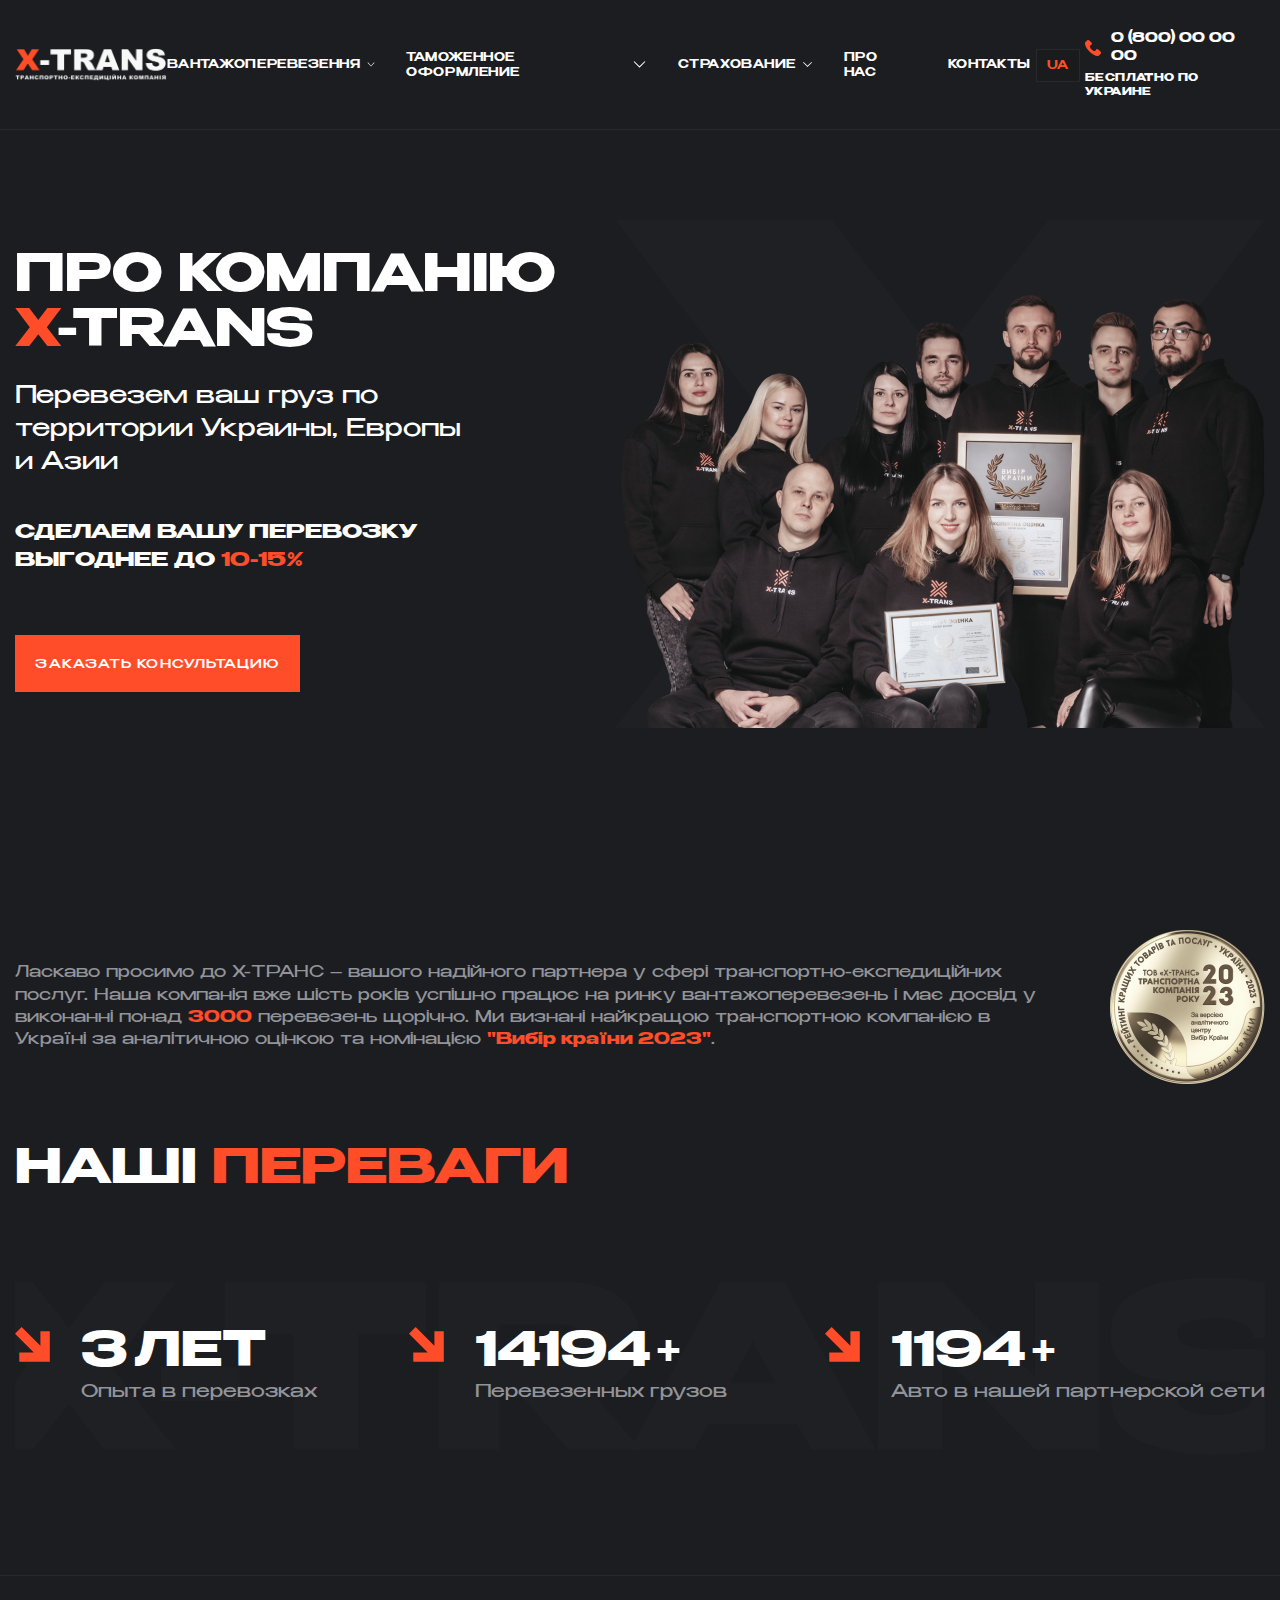
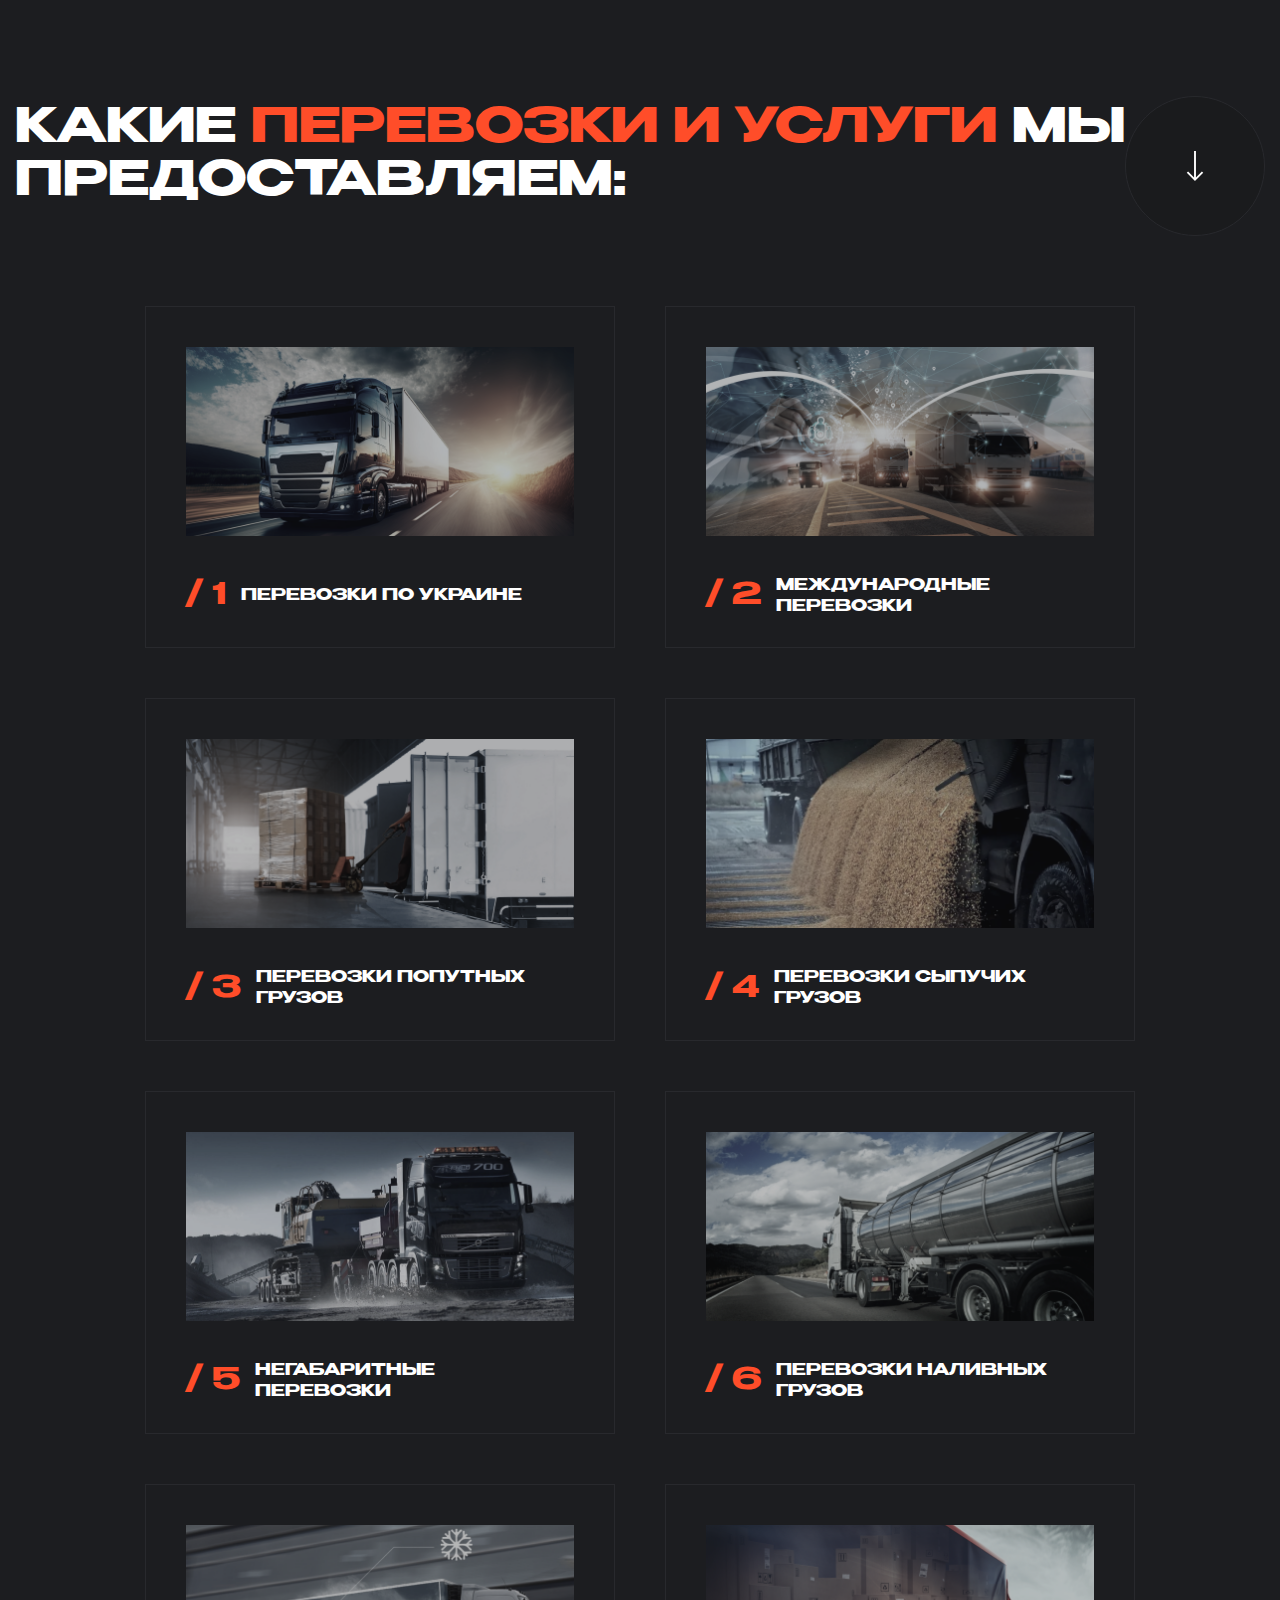
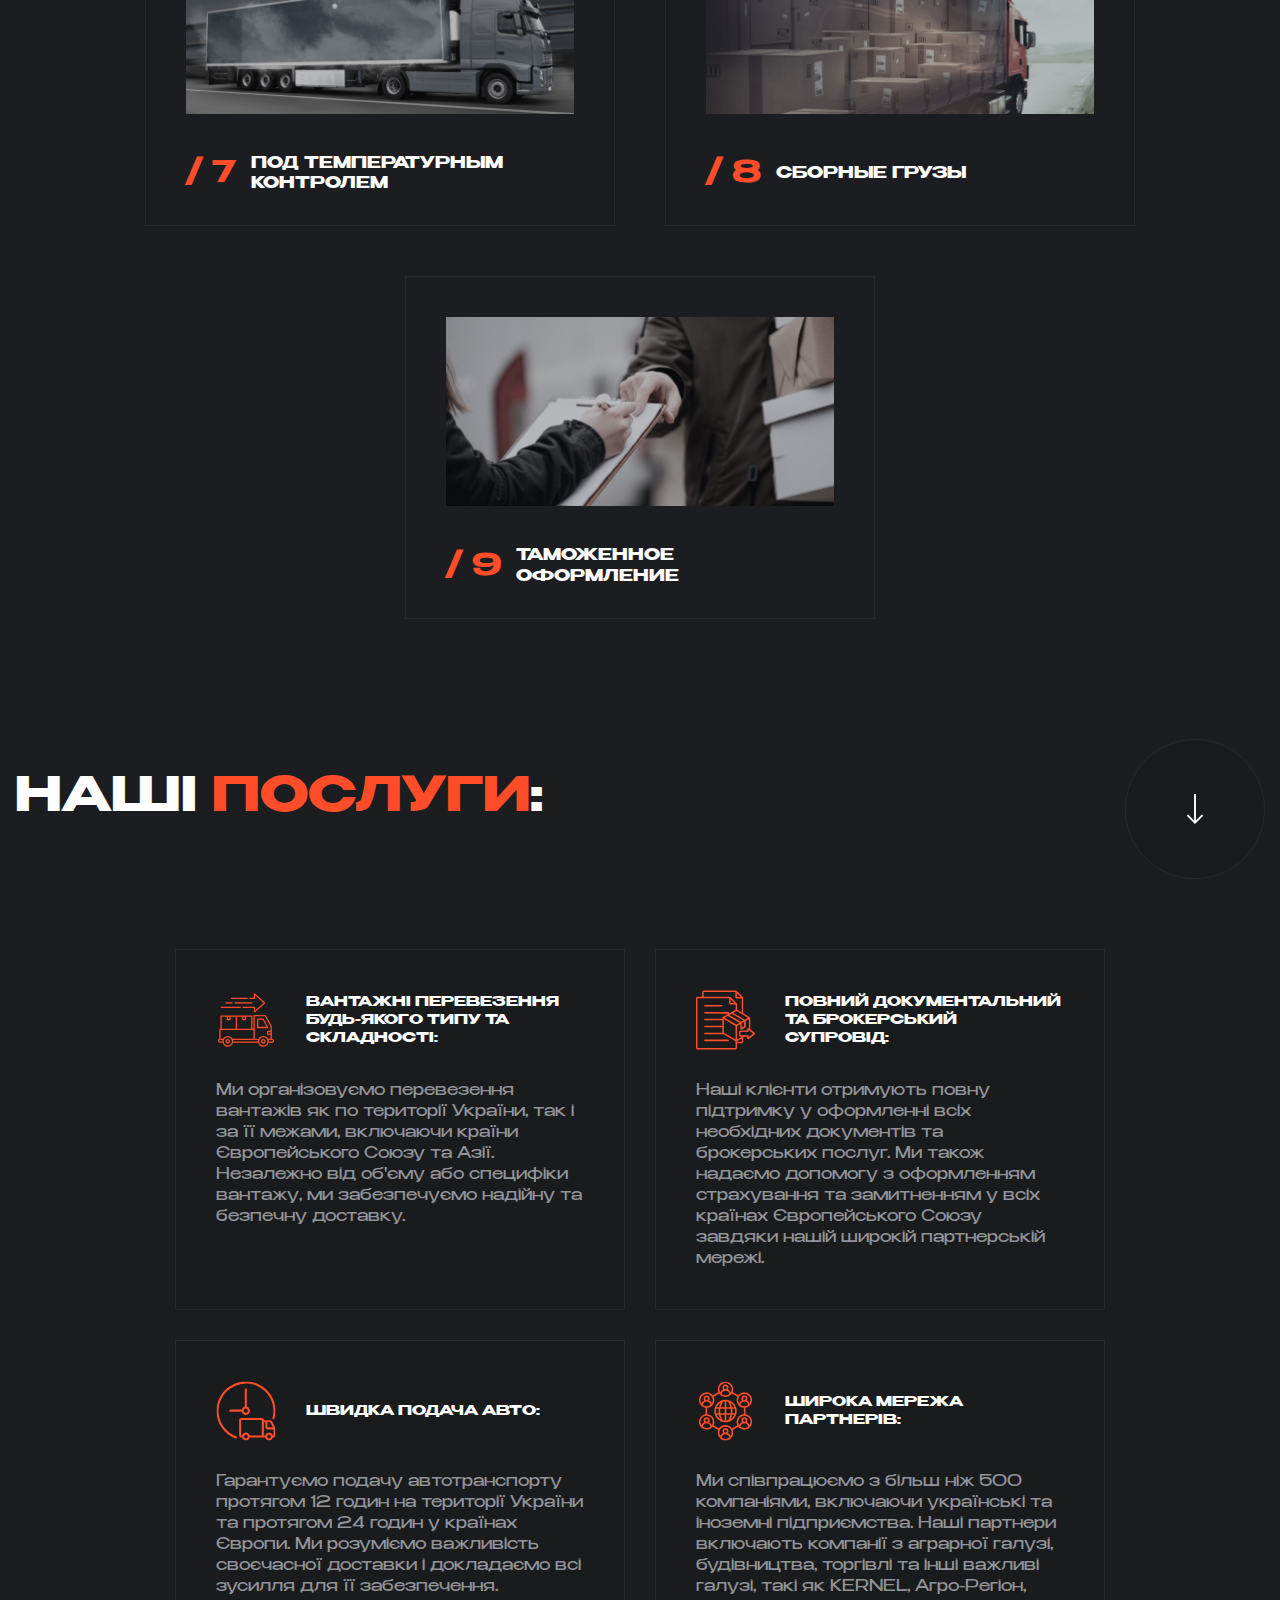
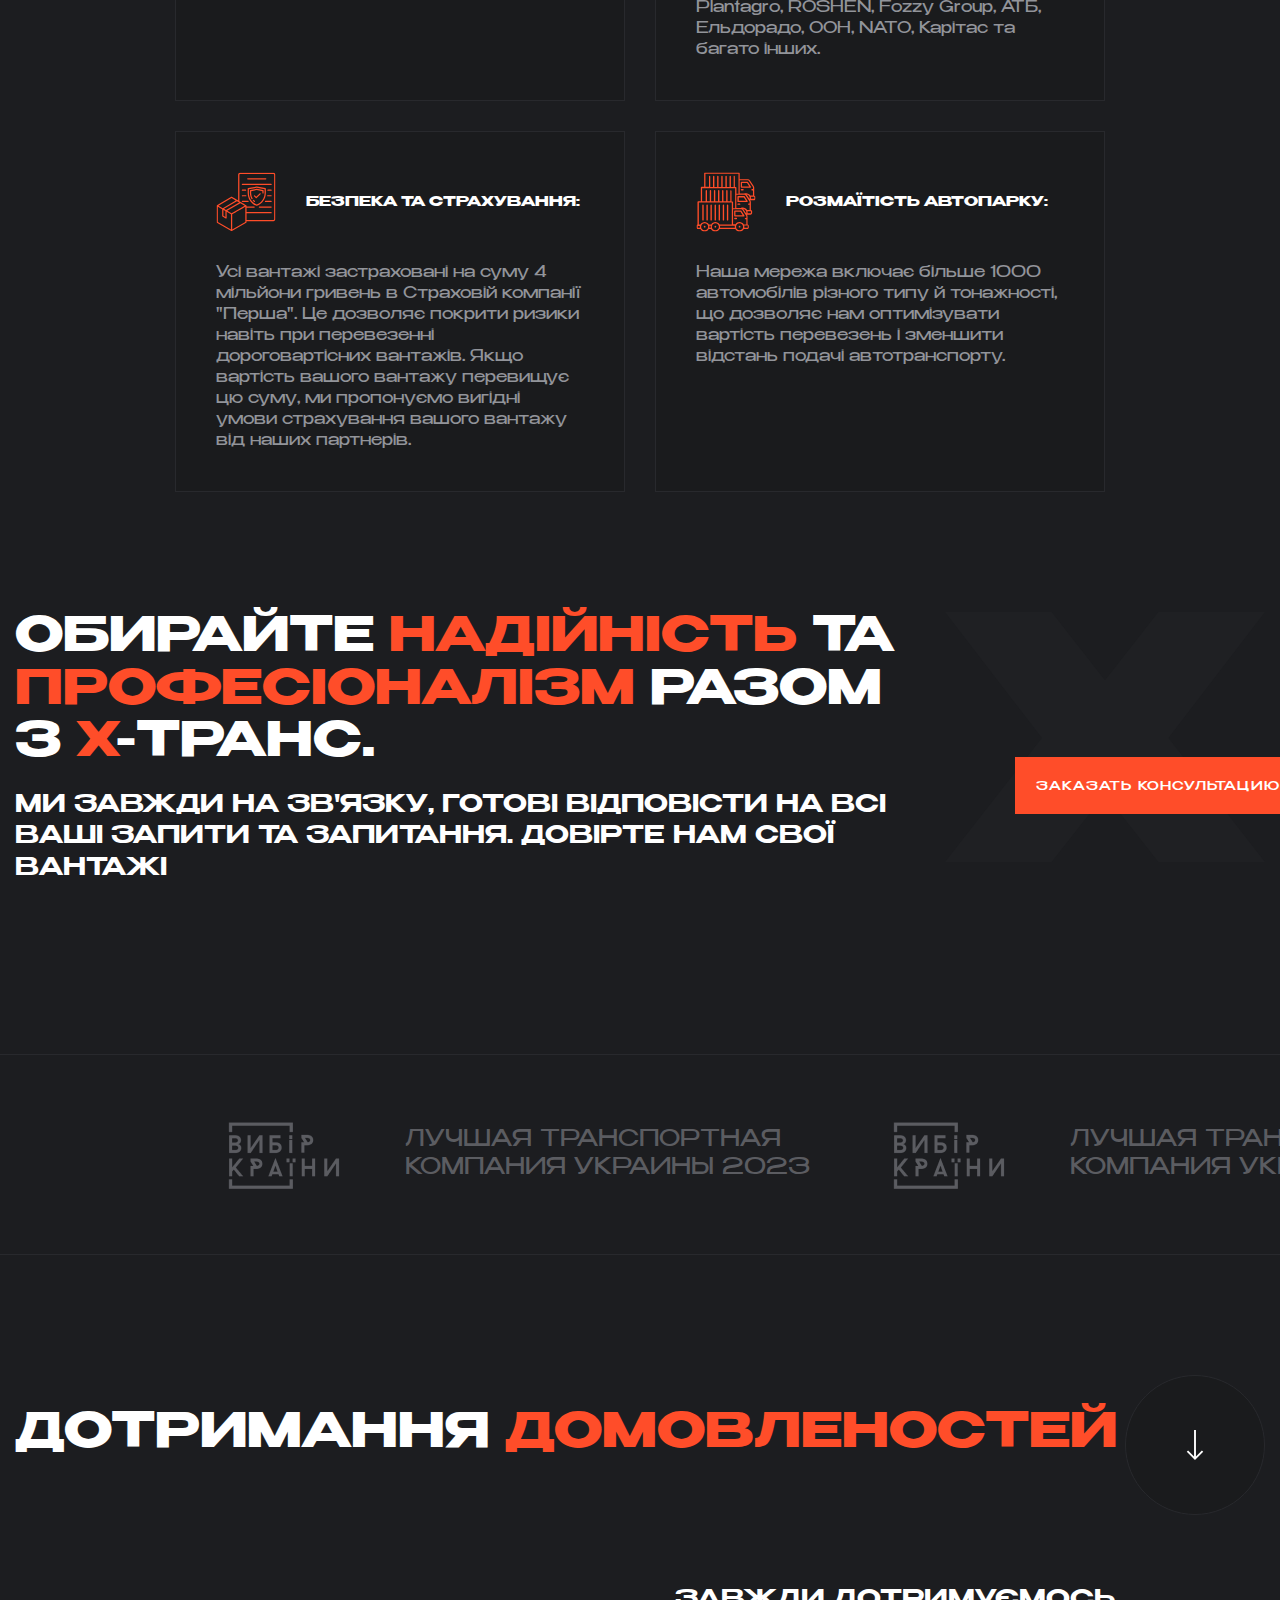
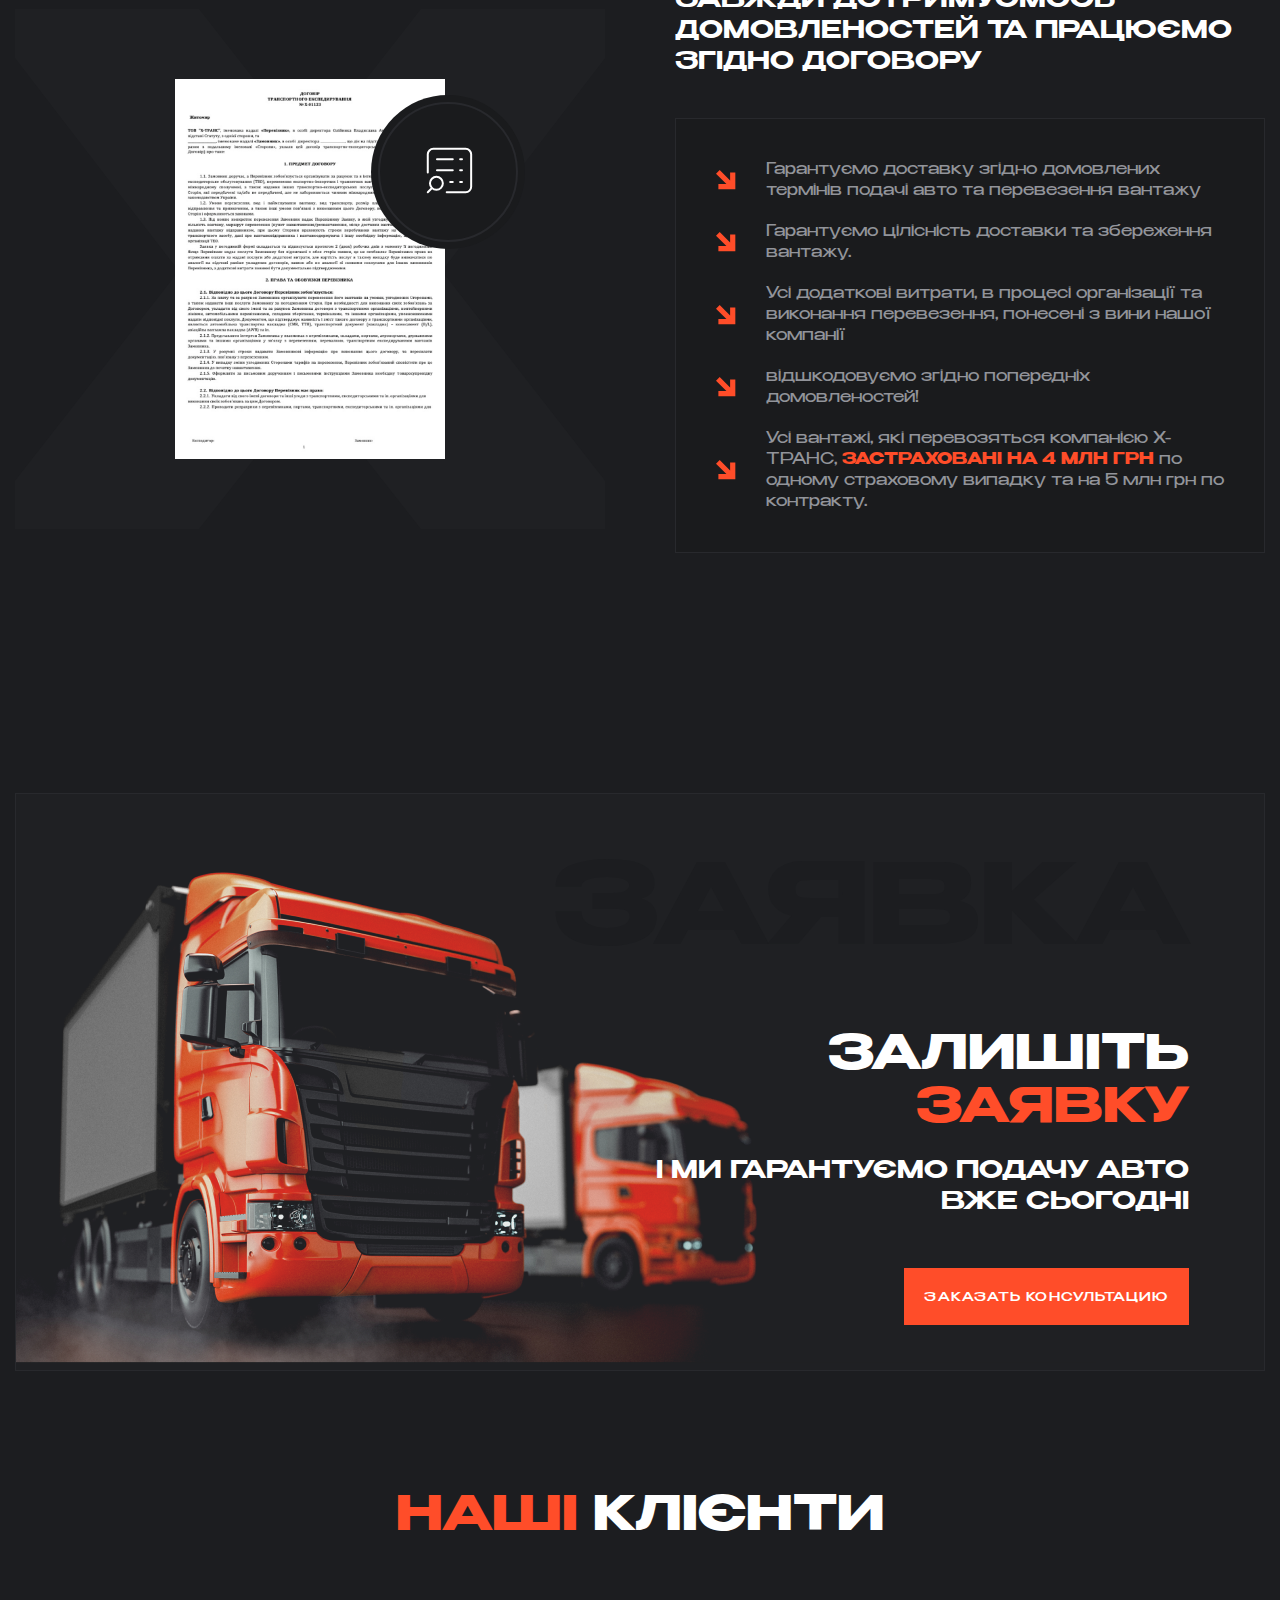
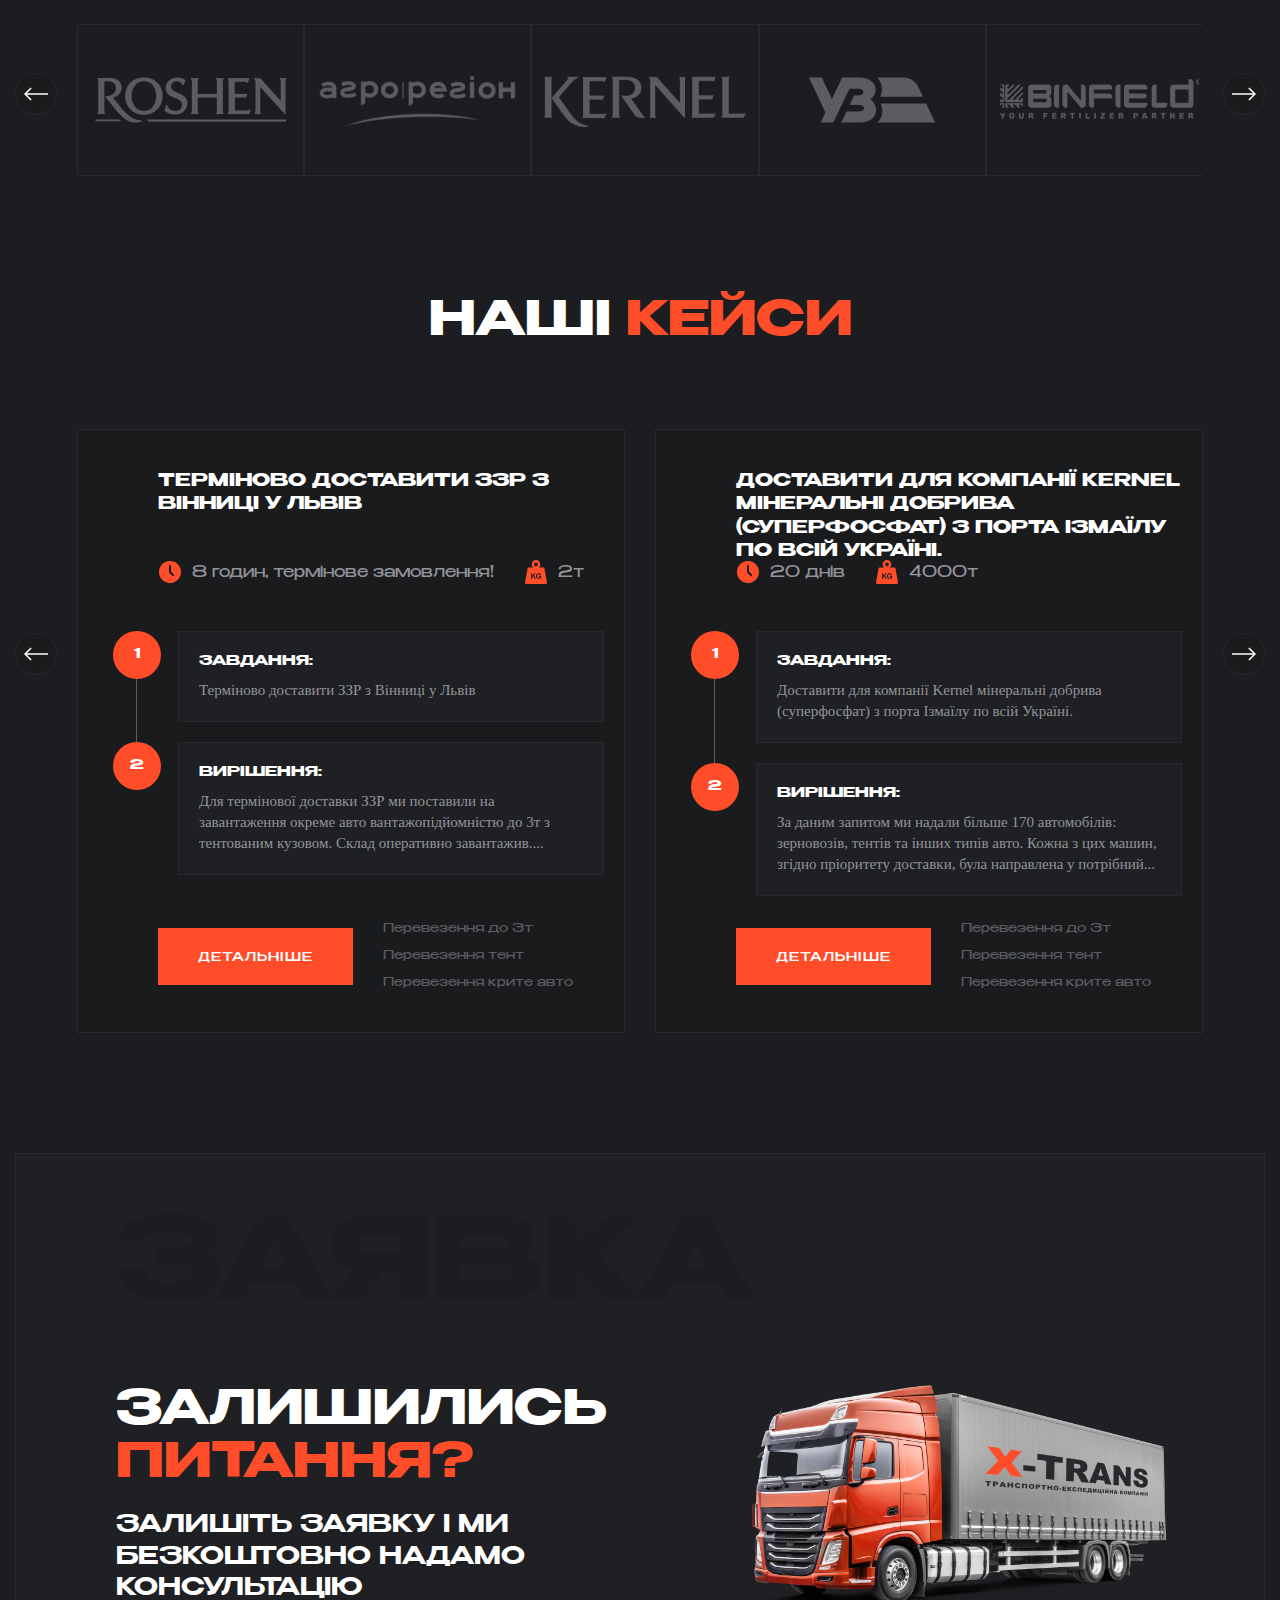
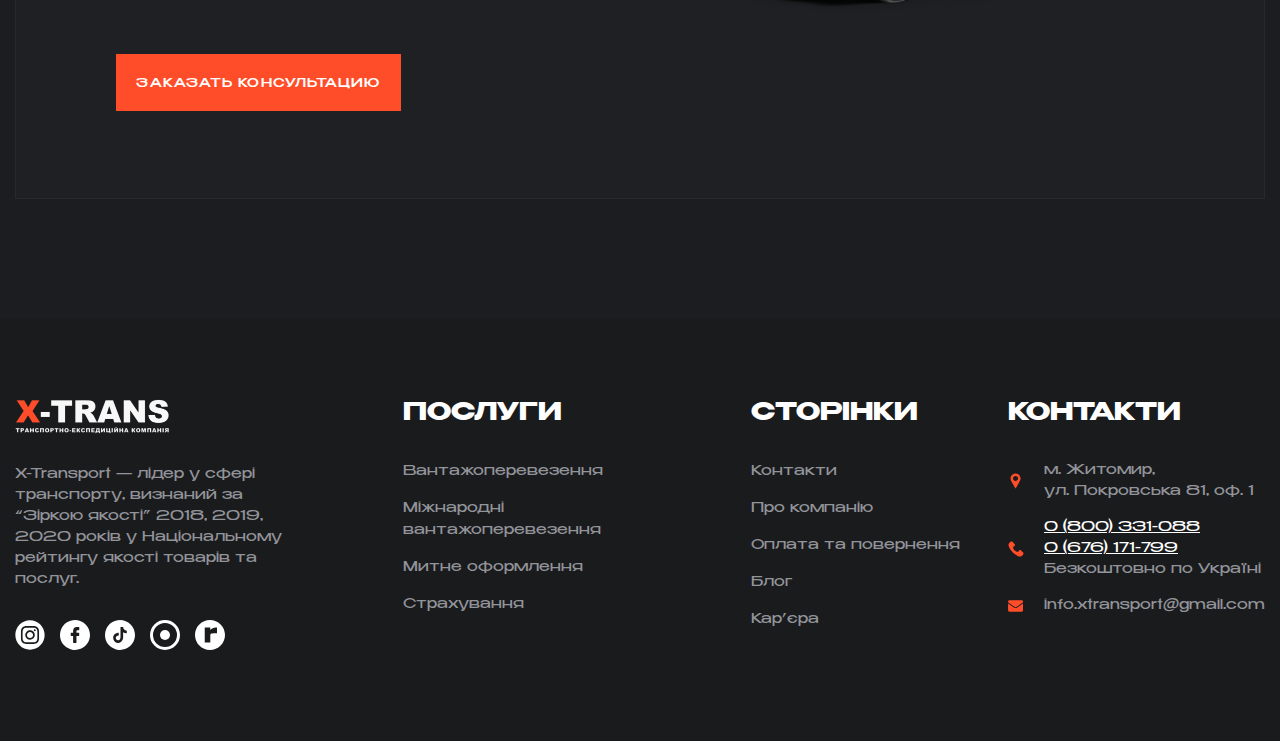
==== commit 2222499e: "added popup and little fixes" ====
--- a/about-us.html
+++ b/about-us.html
@@ -7,7 +7,7 @@
     <link rel="icon" type="image/png" href="favicon.png" />
 
     <link rel="stylesheet" href="css/swiper-bundle.min.css" />
-    <link rel="stylesheet" href="css/style.css" />
+    <link rel="stylesheet" href="css/style.css?=v1.5" />
     <link rel="stylesheet" href="css/jquery.fancybox.min.css" />
     <title>X-Transport</title>
     <script src="js/burger.js"></script>
@@ -1460,7 +1460,7 @@
 
             <p class="intro__text">Сделаем вашу перевозку выгоднее до <span>10-15%</span></p>
 
-            <a class="effect effect-1" href="#">Заказать консультацию</a>
+            <a class="effect effect-1 popup-open" href="#">Заказать консультацию</a>
 
             <div class="mobile-img">
               <img src="images/mobile-team.png" alt="truck img" />
@@ -1765,7 +1765,7 @@
           </div>
           <div class="info-block__right">
             <img src="images/X.svg" alt="x icon" />
-            <a href="#" class="btn effect effect-1 info-btn">Заказать консультацию</a>
+            <a  class="btn effect effect-1 info-btn popup-open" href="#">Заказать консультацию</a>
           </div>
         </div>
       </div>
@@ -2027,7 +2027,7 @@
               </ul>
             </div>
 
-            <a href="#" class="btn garantee__about--btn">Заказать консультацию</a>
+            <a  class="btn garantee__about--btn popup-open" href="#">Заказать консультацию</a>
           </div>
         </div>
       </div>
@@ -2045,7 +2045,7 @@
               і ми гарантуємо подачу авто вже сьогодні
             </div>
 
-            <a class="btn effect effect-1" href="#">Заказать консультацию</a>
+            <a class="btn effect effect-1 popup-open" href="#">Заказать консультацию</a>
 
             <div class="mobile-img mobile-img--second">
               <img src="images/red-cars.png" alt="cars img" />
@@ -2284,7 +2284,7 @@
                 залишіть заявку і ми безкоштовно надамо консультацію
               </div>
 
-              <a class="btn effect effect-1" href="#">Заказать консультацию</a>
+              <a class="btn effect effect-1 popup-open" href="#">Заказать консультацию</a>
             </div>
 
             <div class="application__left--second">
@@ -2481,6 +2481,46 @@
     </footer>
     <!-- ./Footer -->
 
+
+    <!-- Popup -->
+    <div class="popup-wrapper" id="popupWrapper">
+      <div class="blur-background"></div>
+      <div class="popup" id="popup">
+        <div class="popup-content">
+          <h2>Оставить заявку</h2>
+          <form>
+            <div class="input-wrap">
+              <label for="name">Имя:</label>
+              <input type="text" id="name" name="name" placeholder="Имя" required />
+            </div>
+
+            <div class="input-wrap">
+              <label for="email">E-mail:</label>
+              <input type="email" id="email" name="email" placeholder="E-mail" required />
+              <span id="email-error" class="error-message">Введите email корректно</span>
+            </div>
+
+            <div class="input-wrap">
+              <label for="phone">Номер телефона:</label>
+              <input
+                type="tel"
+                id="phone"
+                name="phone"
+                placeholder="+380 (__) ___ __ __"
+                required
+              />
+            </div>
+
+            <button class="btn send-btn" type="submit">Отправить</button>
+          </form>
+        </div>
+        <button class="close-btn" id="closeBtn">
+          <img src="images/close.svg" alt="close icon" />
+        </button>
+      </div>
+    </div>
+    <!-- ./Popup -->
+
     <script src="js/swiper-bundle.min.js"></script>
 
     <script src="js/slider-scripts.js"></script>
--- a/css/style.css
+++ b/css/style.css
@@ -112,6 +112,93 @@
   background: var(--dark-bg, #1c1d20);
 }
 
+/* Popup */
+.popup-wrapper {
+  display: none;
+  position: fixed;
+  top: 0;
+  left: 0;
+  width: 100%;
+  height: 100%;
+  z-index: 99999;
+  backdrop-filter: blur(5px); /* Размытие фона */
+}
+
+.popup {
+  position: fixed;
+  top: 50%;
+  left: 50%;
+  transform: translate(-50%, -50%);
+  background-color: #28292d;
+  color: #fff;
+  padding: 25px;
+  border-radius: 8px;
+  border: 1px solid var(--Stroke, #28292d);
+  box-shadow: 0 0 10px rgba(0, 0, 0, 0.5);
+  min-width: 350px;
+}
+
+.popup-content {
+  height: 100%;
+  display: flex;
+  flex-direction: column;
+}
+
+.popup-content form {
+  display: flex;
+  flex-direction: column;
+}
+
+.popup h2 {
+  margin-bottom: 25px;
+  padding-top: 25px;
+  text-align: center;
+}
+
+.popup label {
+  margin-bottom: 5px;
+}
+
+.input-wrap input {
+  color: #92949a !important;
+  font-size: 14px;
+  font-style: normal;
+  font-weight: 600;
+  line-height: normal;
+  border: 1px solid var(--Stroke, #28292d);
+  background-color: #1f2023;
+  padding: 15px 20px;
+}
+
+.close-btn {
+  position: absolute;
+  top: 10px;
+  right: 10px;
+  font-size: 20px;
+  background: none;
+  border: none;
+  cursor: pointer;
+}
+
+.send-btn {
+  margin-top: 25px;
+}
+
+.input-wrap {
+  display: flex;
+  flex-direction: column;
+  margin-bottom: 15px;
+}
+
+.error-message {
+  display: none;
+  color: red;
+  font-size: 12px;
+  margin-top: 10px;
+}
+
+/* ./Popup */
+
 .container-max {
   max-width: 1550px;
   width: 100%;
@@ -290,7 +377,6 @@
   position: relative;
 }
 
-.burger__item-top a,
 .burger-sub-3 li a,
 .burger-sub-last li a {
   font-size: 10px;
@@ -313,11 +399,15 @@
   margin-right: 5px;
 }
 
-
-
 .nav__link.active {
   color: #ff4d29;
   z-index: 9999;
+}
+
+#lang {
+  border: 1px solid var(--Stroke, #28292D);
+background: #1A1B1D;
+padding: 10px;
 }
 
 .phone-number {
@@ -2211,6 +2301,15 @@
     display: flex;
     justify-content: center;
     margin-top: 50px;
+  }
+
+  .header__inner {
+    flex-direction: row-reverse;
+    position: relative;
+  }
+
+  .lang-wrap {
+    flex-direction: row-reverse;
   }
 
   .intro__right {
@@ -2378,6 +2477,10 @@
     cursor: pointer;
     width: 30px;
     padding: 10px;
+
+    position: absolute;
+    left: 20px;
+    bottom: 50%;
   }
 
   .burger:before,
@@ -2390,11 +2493,12 @@
     right: 25px;
     transition: all 0.3s;
     cursor: pointer;
+
   }
 
   .burger:before {
-    top: 41px;
-    right: 30px;
+    top: 17px;
+    right: 25px;
   }
 
   .burger span {
@@ -2404,13 +2508,13 @@
     width: 25px;
     height: 2px;
     right: 25px;
-    top: 34px;
+    top: 24px;
     transition: all 0.3s;
   }
 
   .burger.active:before {
     transform: rotate(45deg);
-    top: 42px;
+    top: 18px;
     background-color: #fff;
     height: 2px;
     z-index: 99999;
@@ -2419,11 +2523,15 @@
 
   .burger.active:after {
     transform: rotate(-45deg);
-    bottom: 43px;
     background-color: #fff;
     height: 2px;
-    top: 42px;
+    top: 18px;
     z-index: 9999;
+  }
+
+  .nav__link.active {
+    margin-right: 0;
+    margin-left: 50px;
   }
   .burger.active span {
     transform: scale(0);
@@ -2819,6 +2927,16 @@
 }
 
 @media (max-width: 650px) {
+  .burger__item-top a,
+  .nav__link--burger {
+    font-size: 10px;
+    font-style: normal;
+    font-weight: 600;
+    line-height: normal;
+    letter-spacing: 0.55px;
+    text-transform: uppercase;
+    color: #fff;
+  }
   .info-btn {
     left: 28%;
   }
@@ -2837,10 +2955,6 @@
   .categories__title--main,
   .categories__title--main span {
     font-size: 45px;
-  }
-
-  .nav__link.active {
-    margin-right: 50px;
   }
 
   .title {
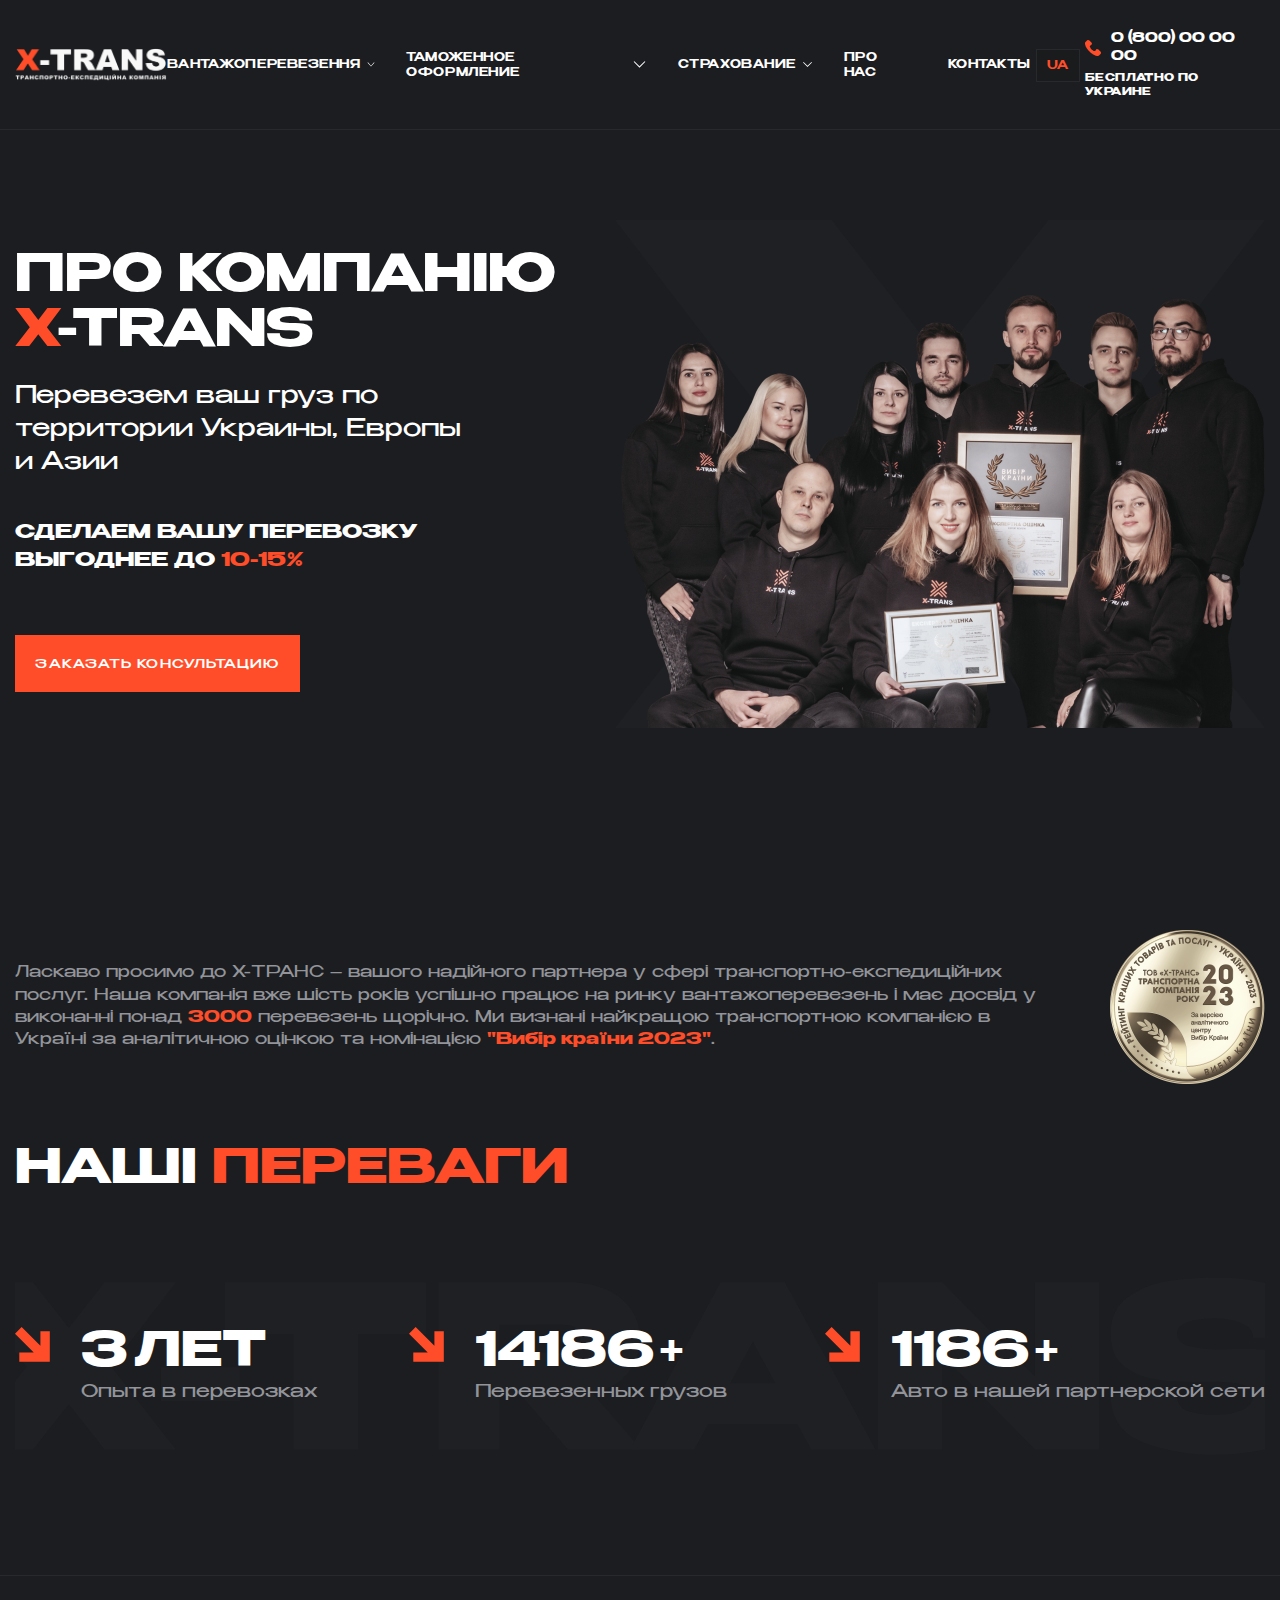
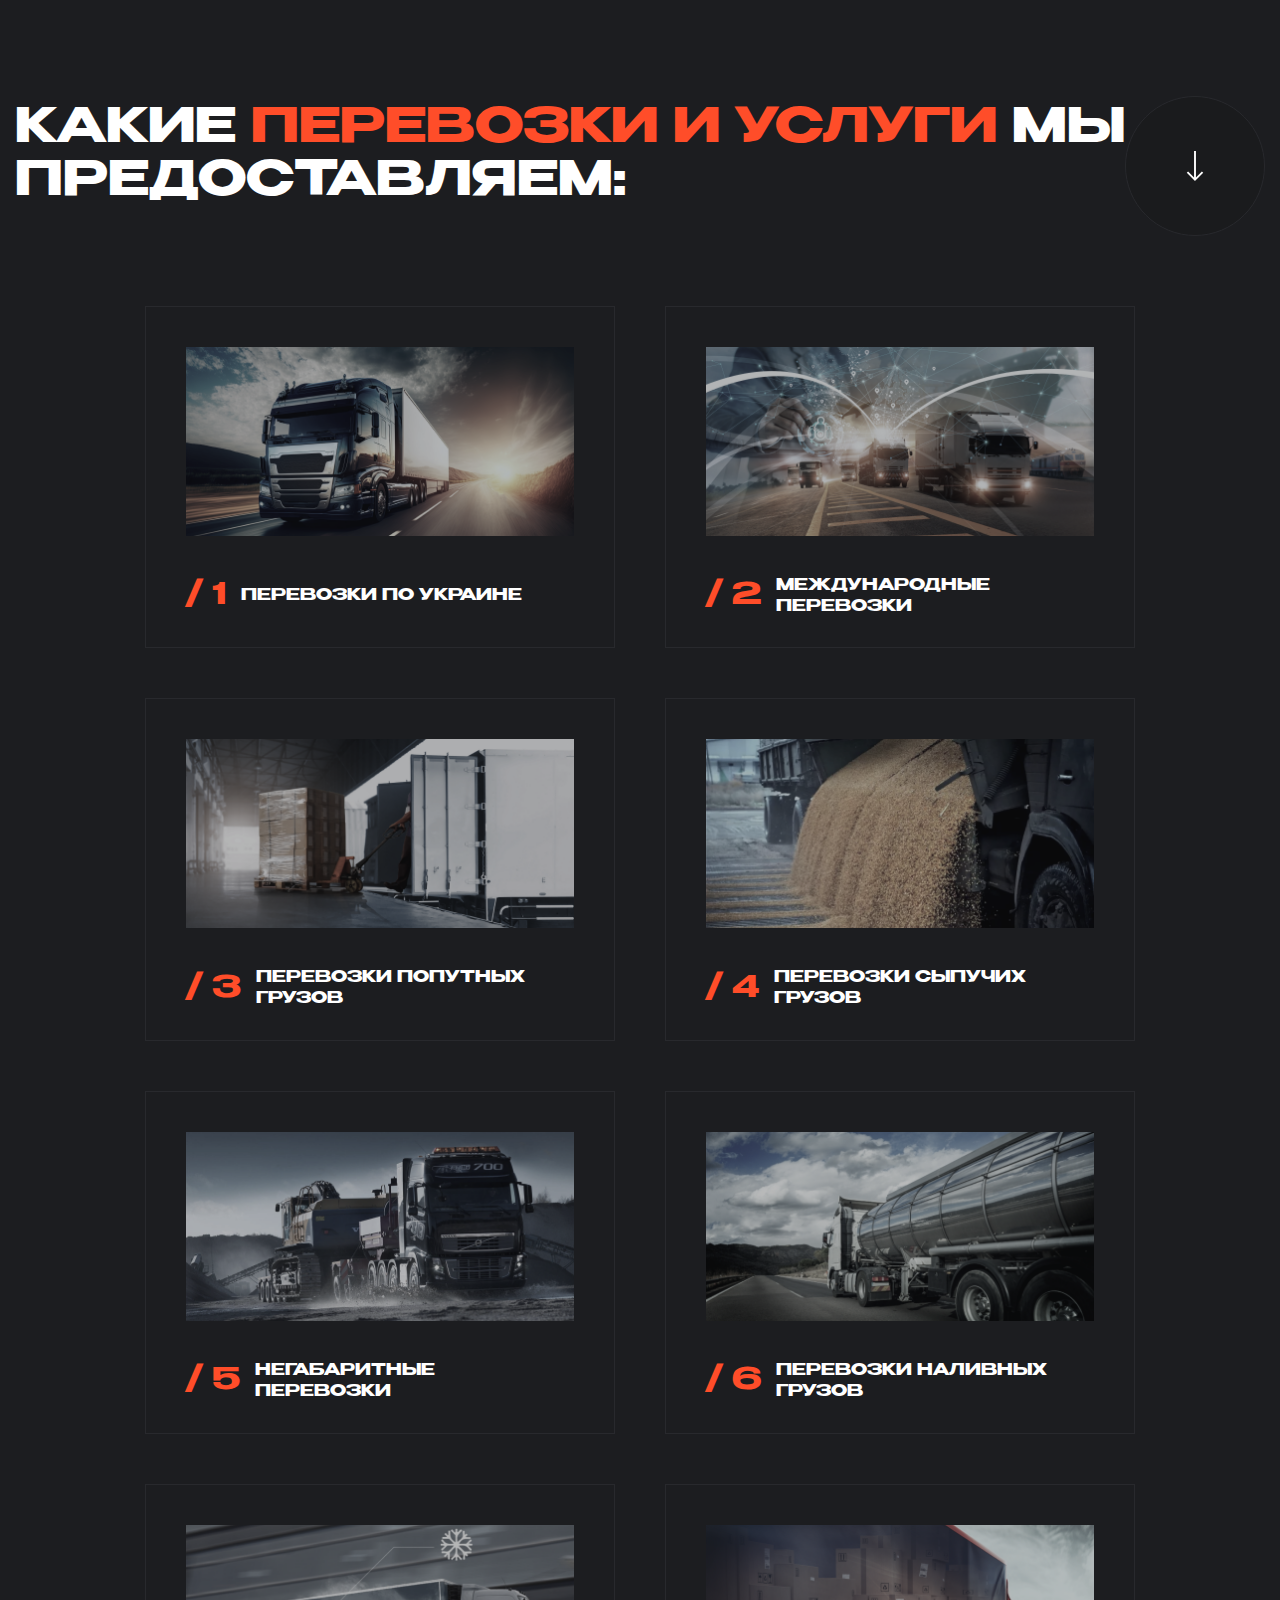
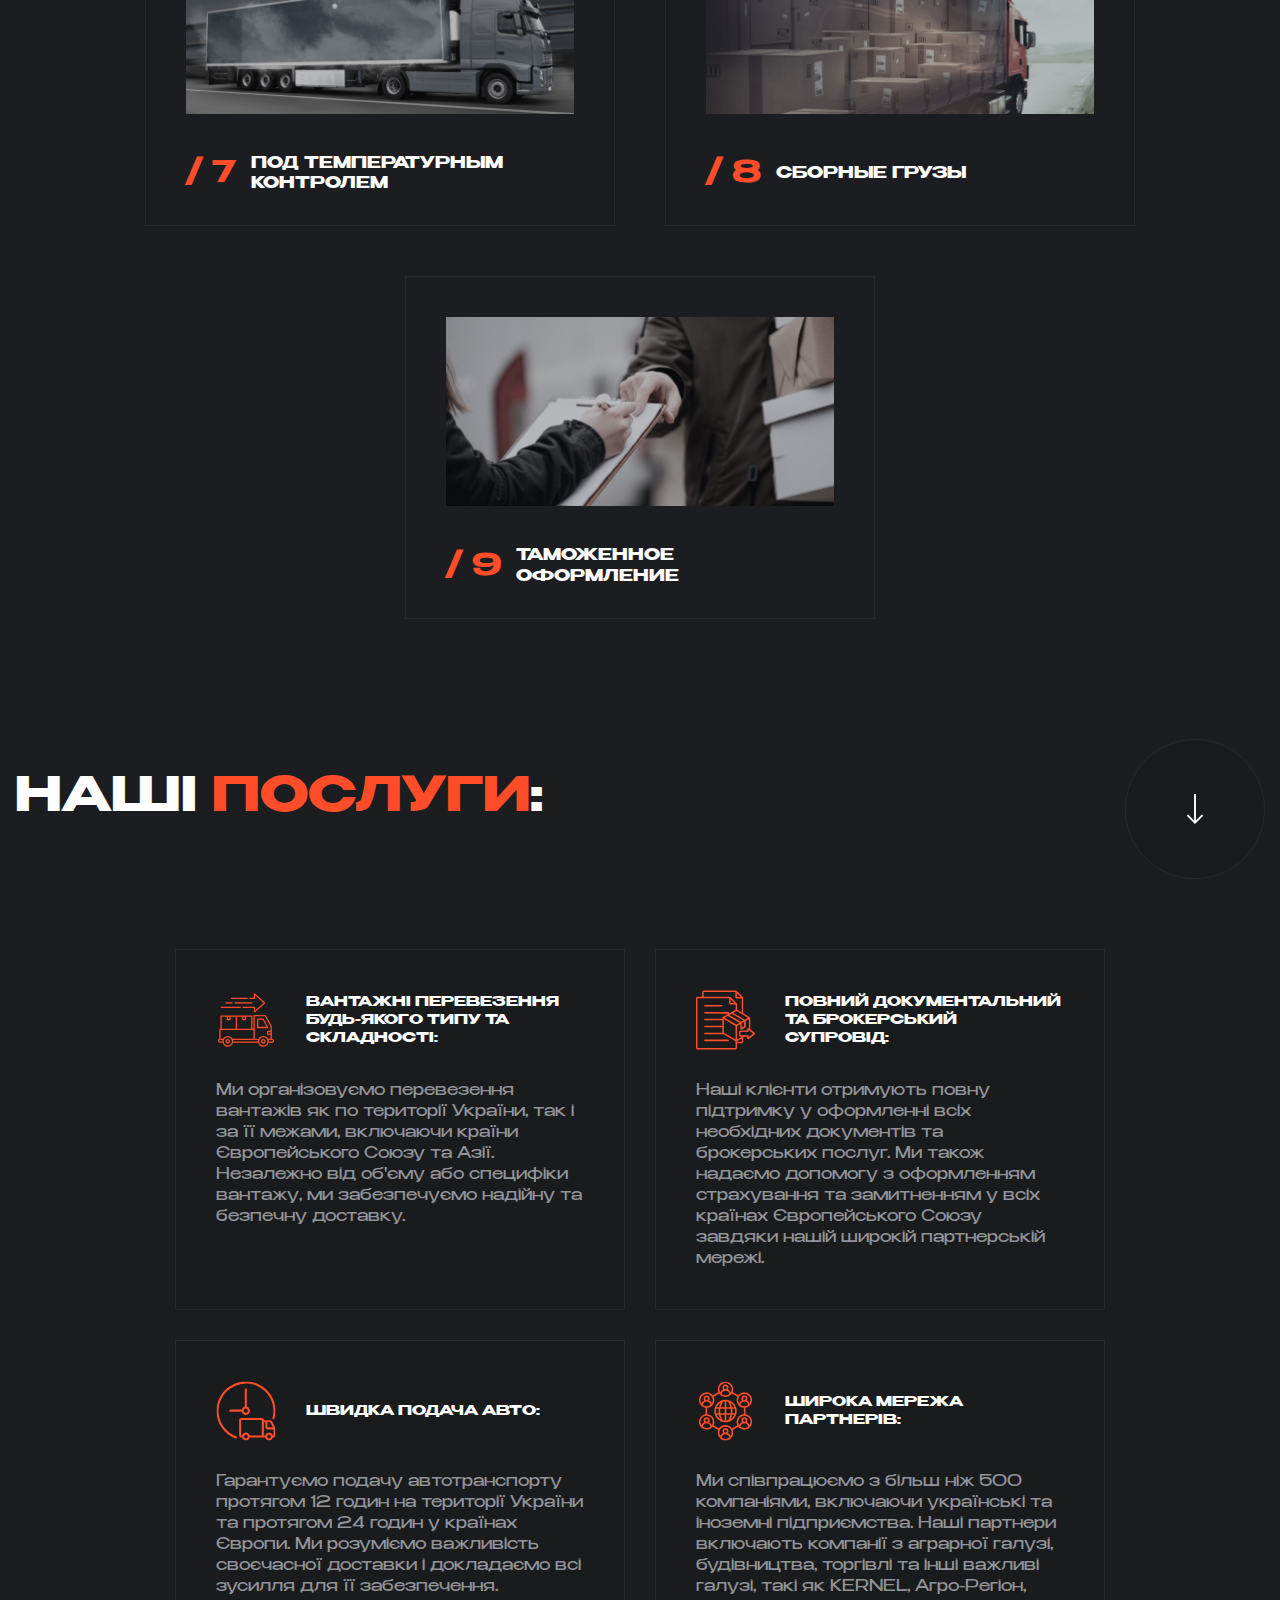
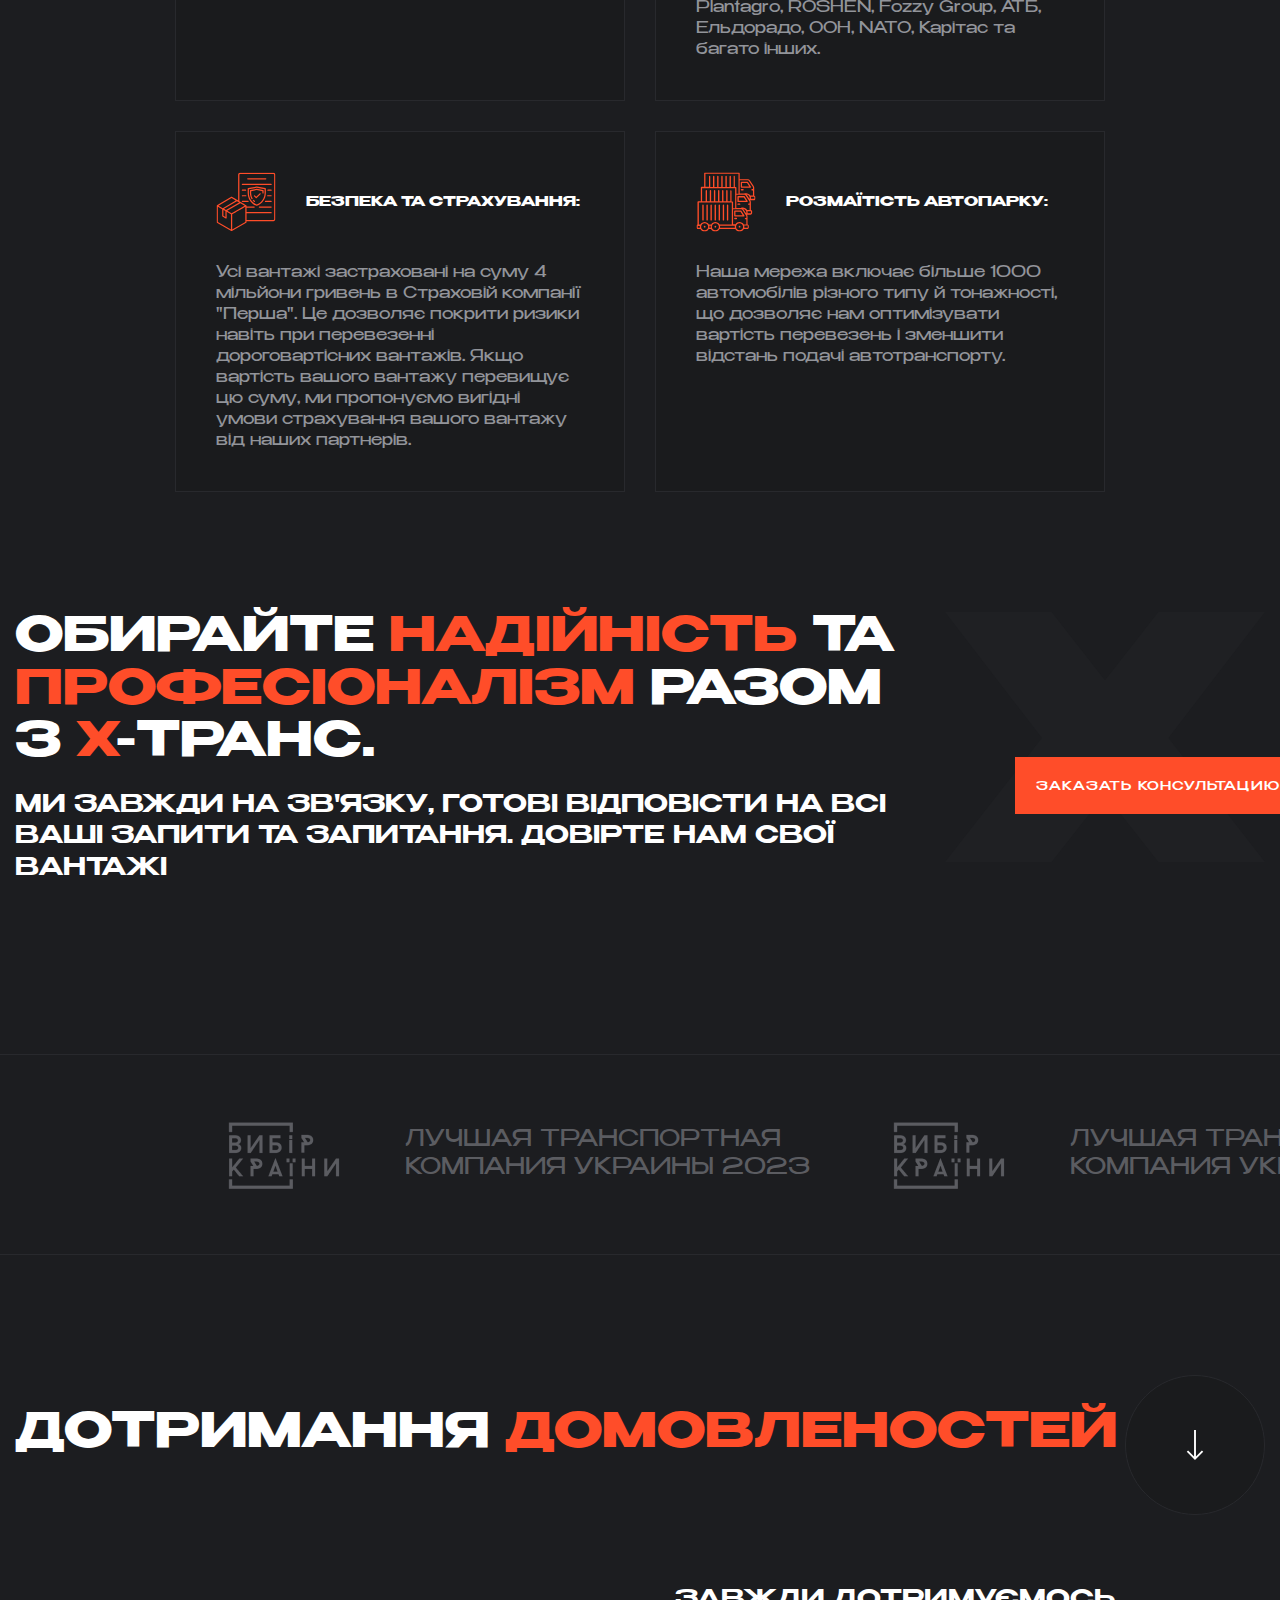
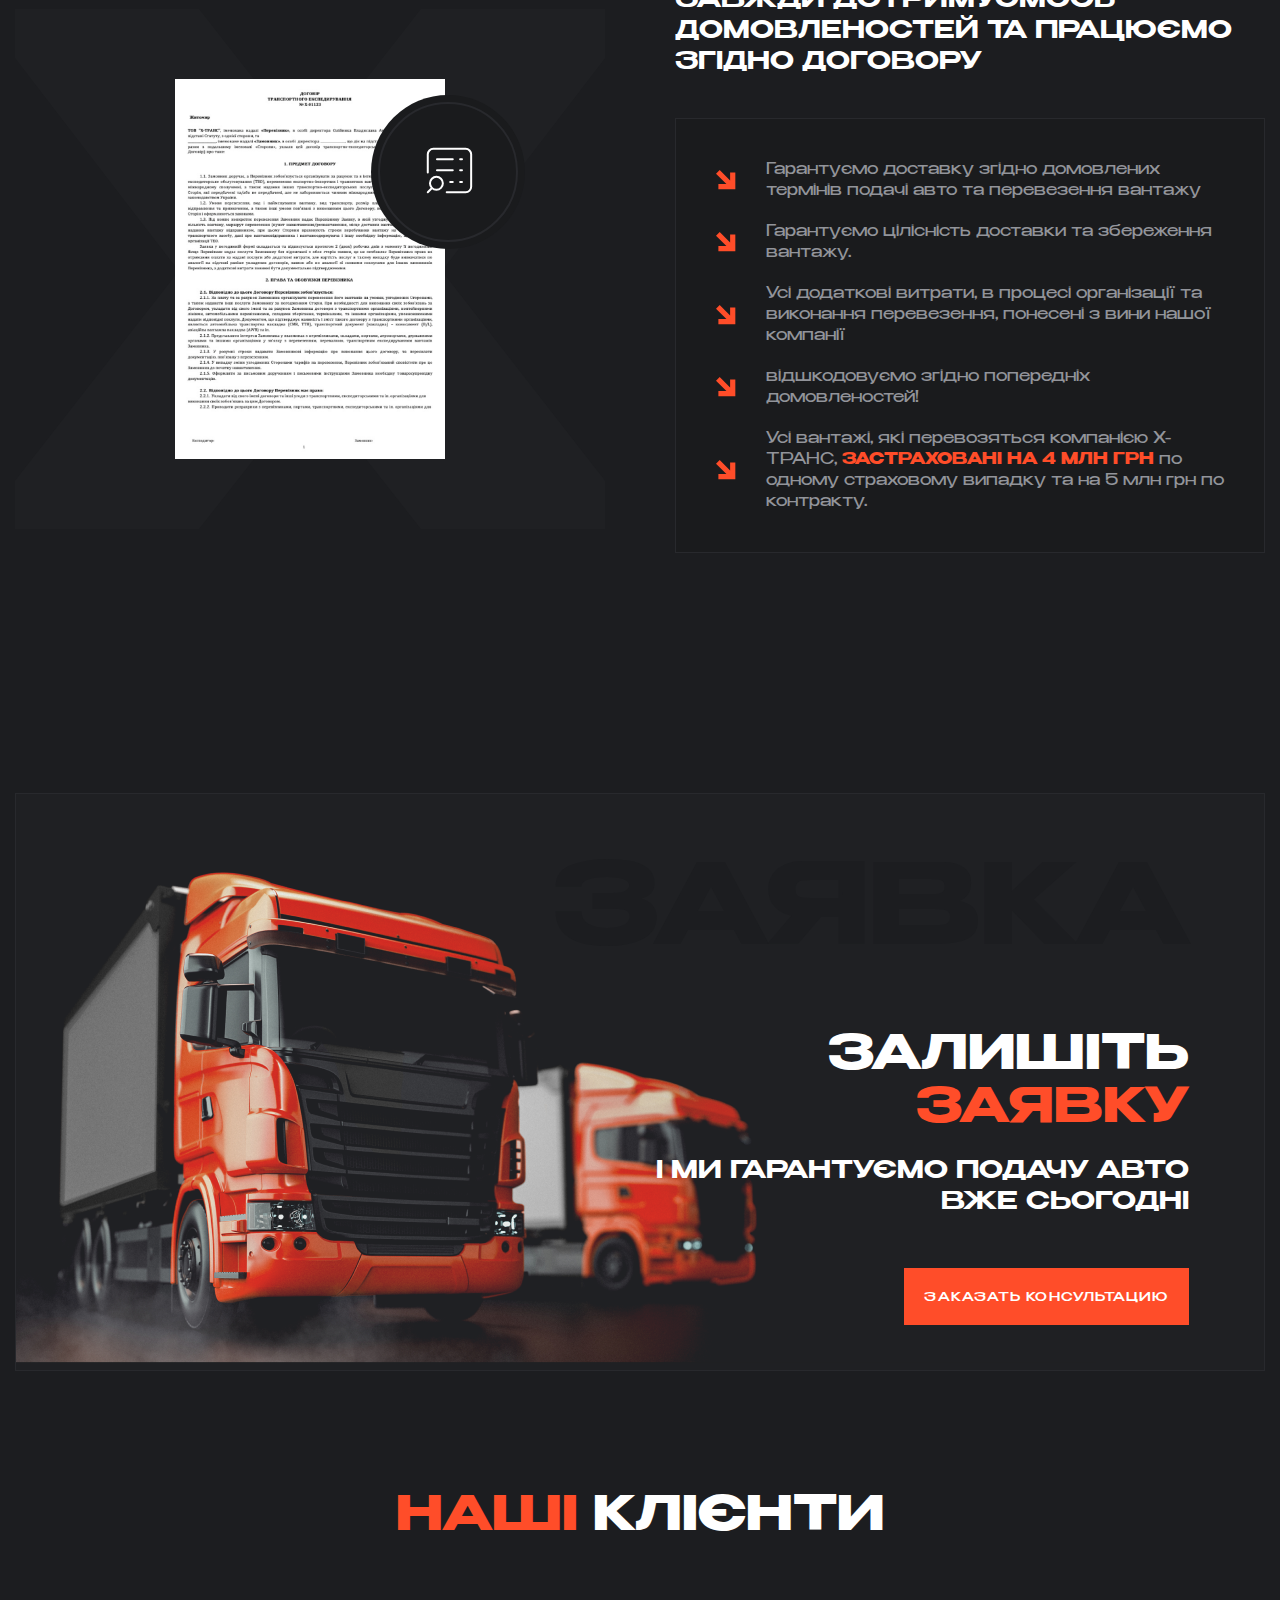
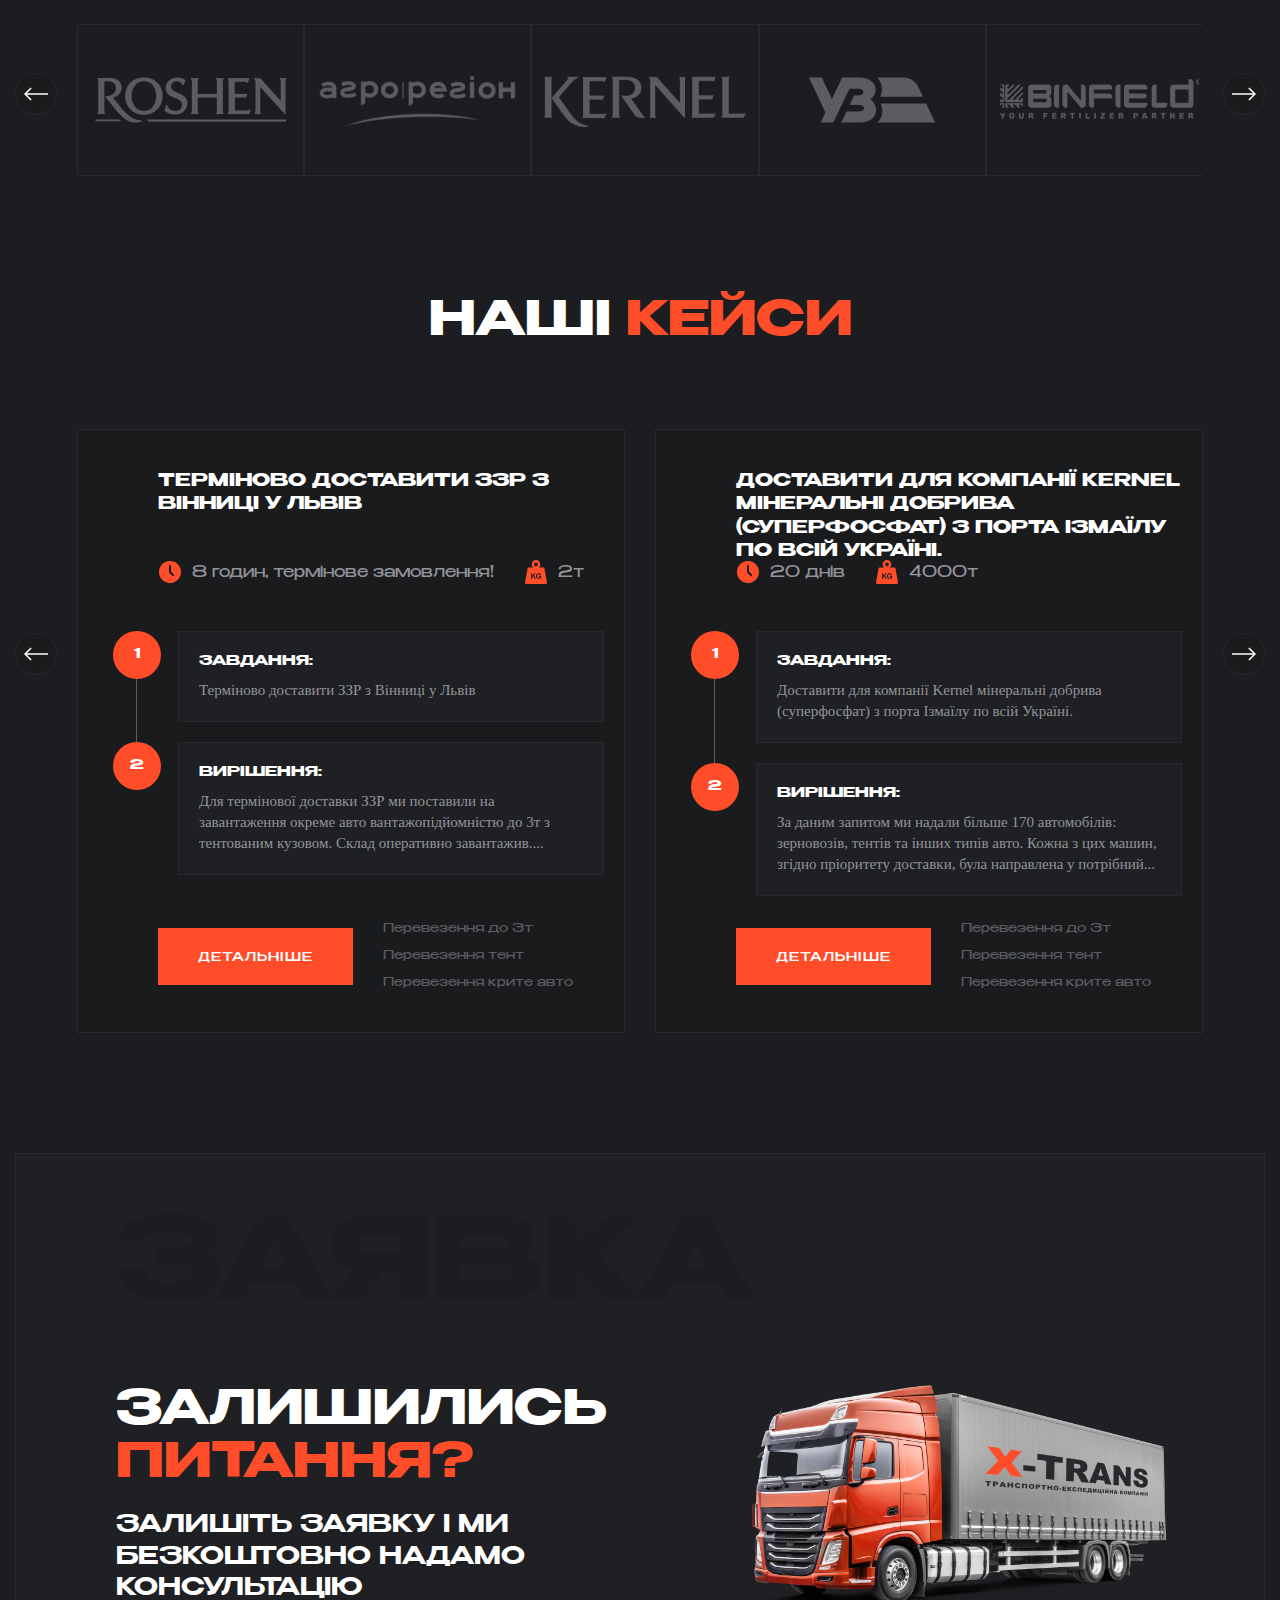
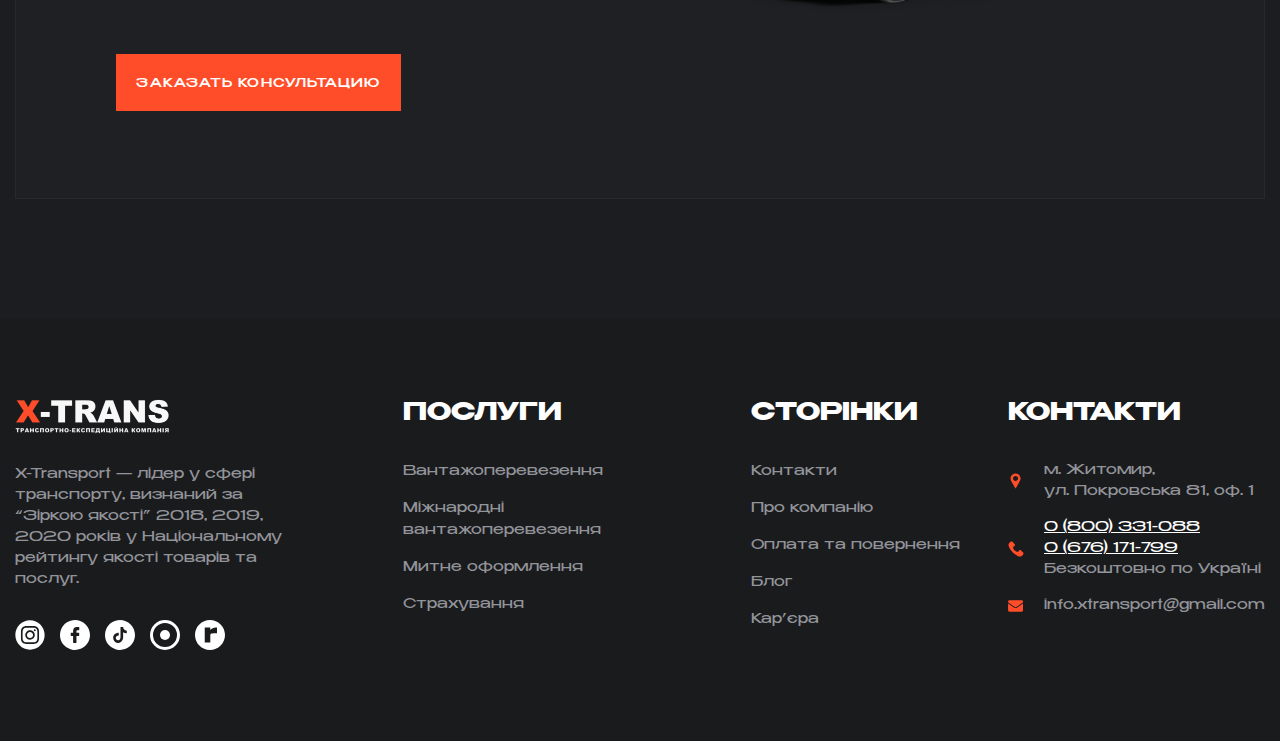
==== commit 33a1e4ba: "added to clients imgs" ====
--- a/about-us.html
+++ b/about-us.html
@@ -1765,7 +1765,7 @@
           </div>
           <div class="info-block__right">
             <img src="images/X.svg" alt="x icon" />
-            <a  class="btn effect effect-1 info-btn popup-open" href="#">Заказать консультацию</a>
+            <a class="btn effect effect-1 info-btn popup-open" href="#">Заказать консультацию</a>
           </div>
         </div>
       </div>
@@ -2027,7 +2027,7 @@
               </ul>
             </div>
 
-            <a  class="btn garantee__about--btn popup-open" href="#">Заказать консультацию</a>
+            <a class="btn garantee__about--btn popup-open" href="#">Заказать консультацию</a>
           </div>
         </div>
       </div>
@@ -2094,6 +2094,14 @@
               </div>
               <div class="swiper-slide client-slide">
                 <img src="images/clients/10.png" alt="client img" />
+              </div>
+
+              <div class="swiper-slide client-slide">
+                <img src="images/clients/11.png" alt="client img" />
+              </div>
+
+              <div class="swiper-slide client-slide">
+                <img src="images/clients/12.png" alt="client img" />
               </div>
             </div>
           </div>
@@ -2481,7 +2489,6 @@
     </footer>
     <!-- ./Footer -->
 
-
     <!-- Popup -->
     <div class="popup-wrapper" id="popupWrapper">
       <div class="blur-background"></div>
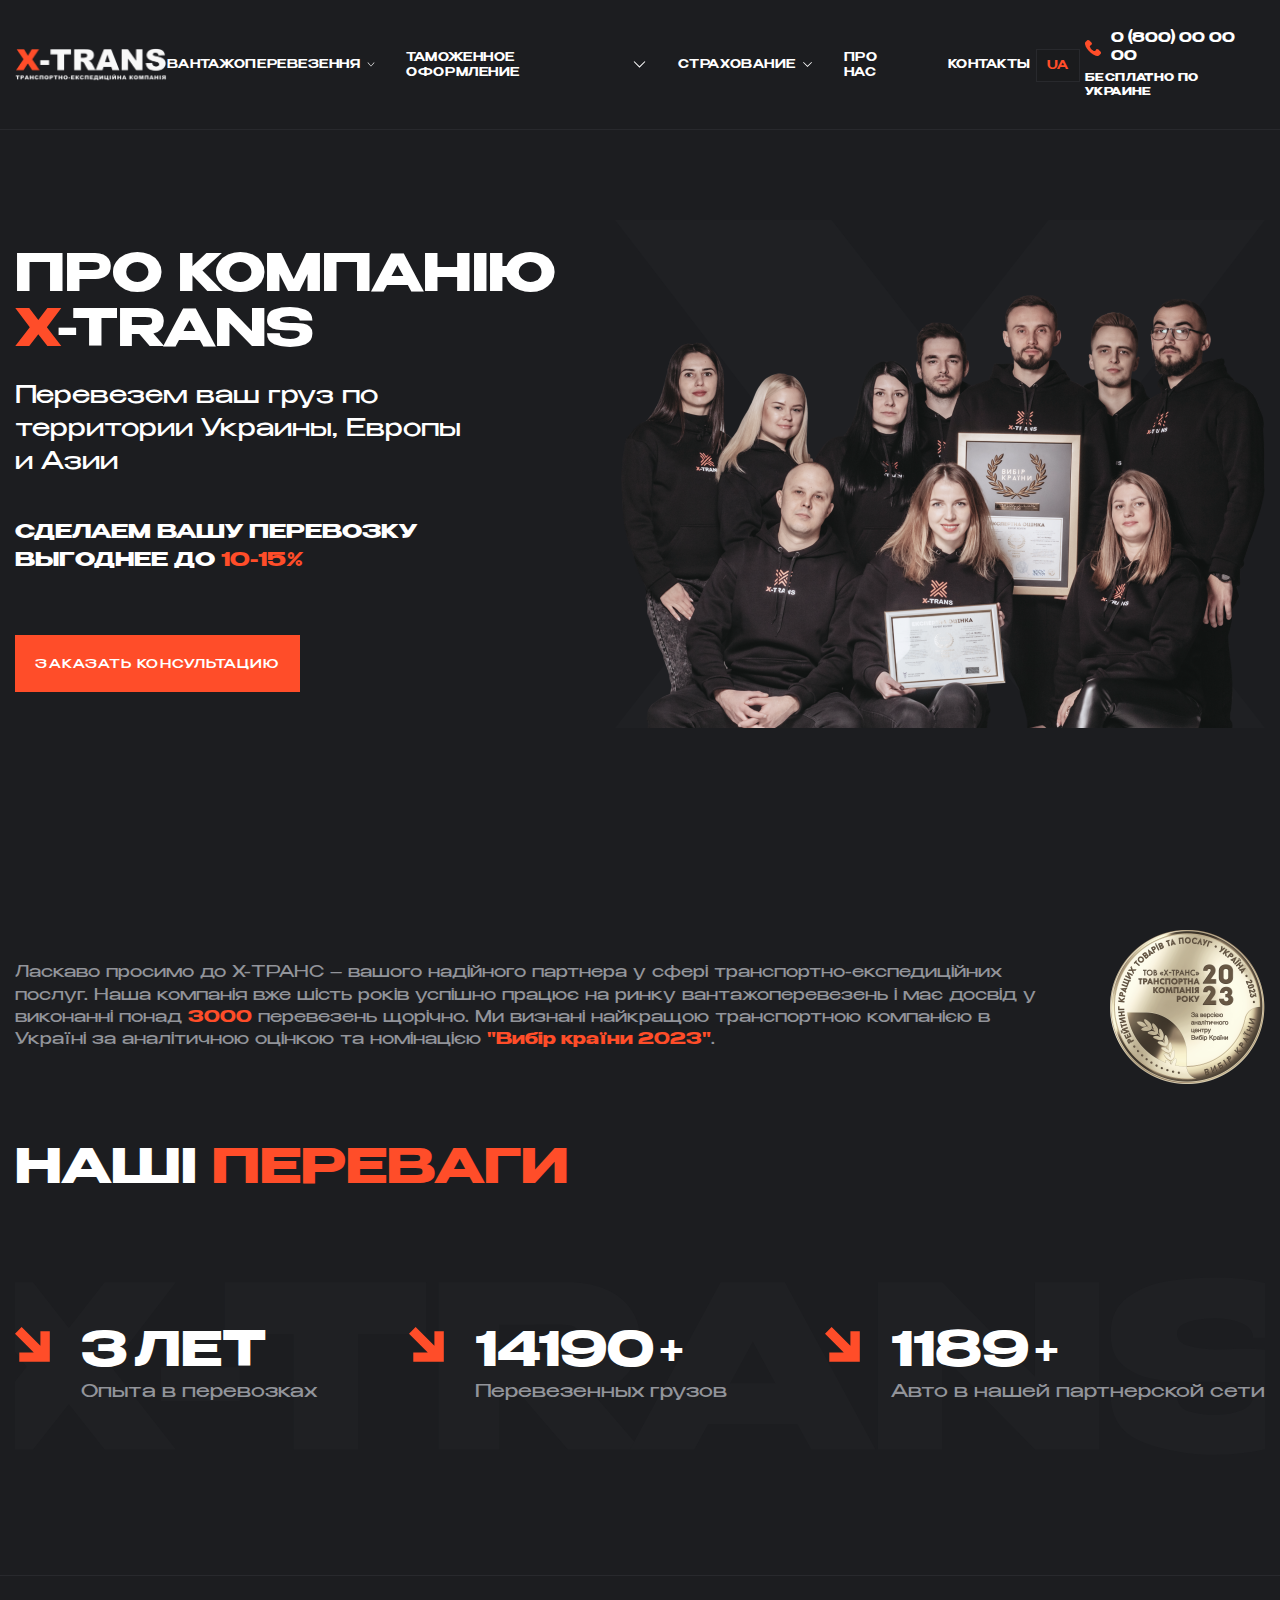
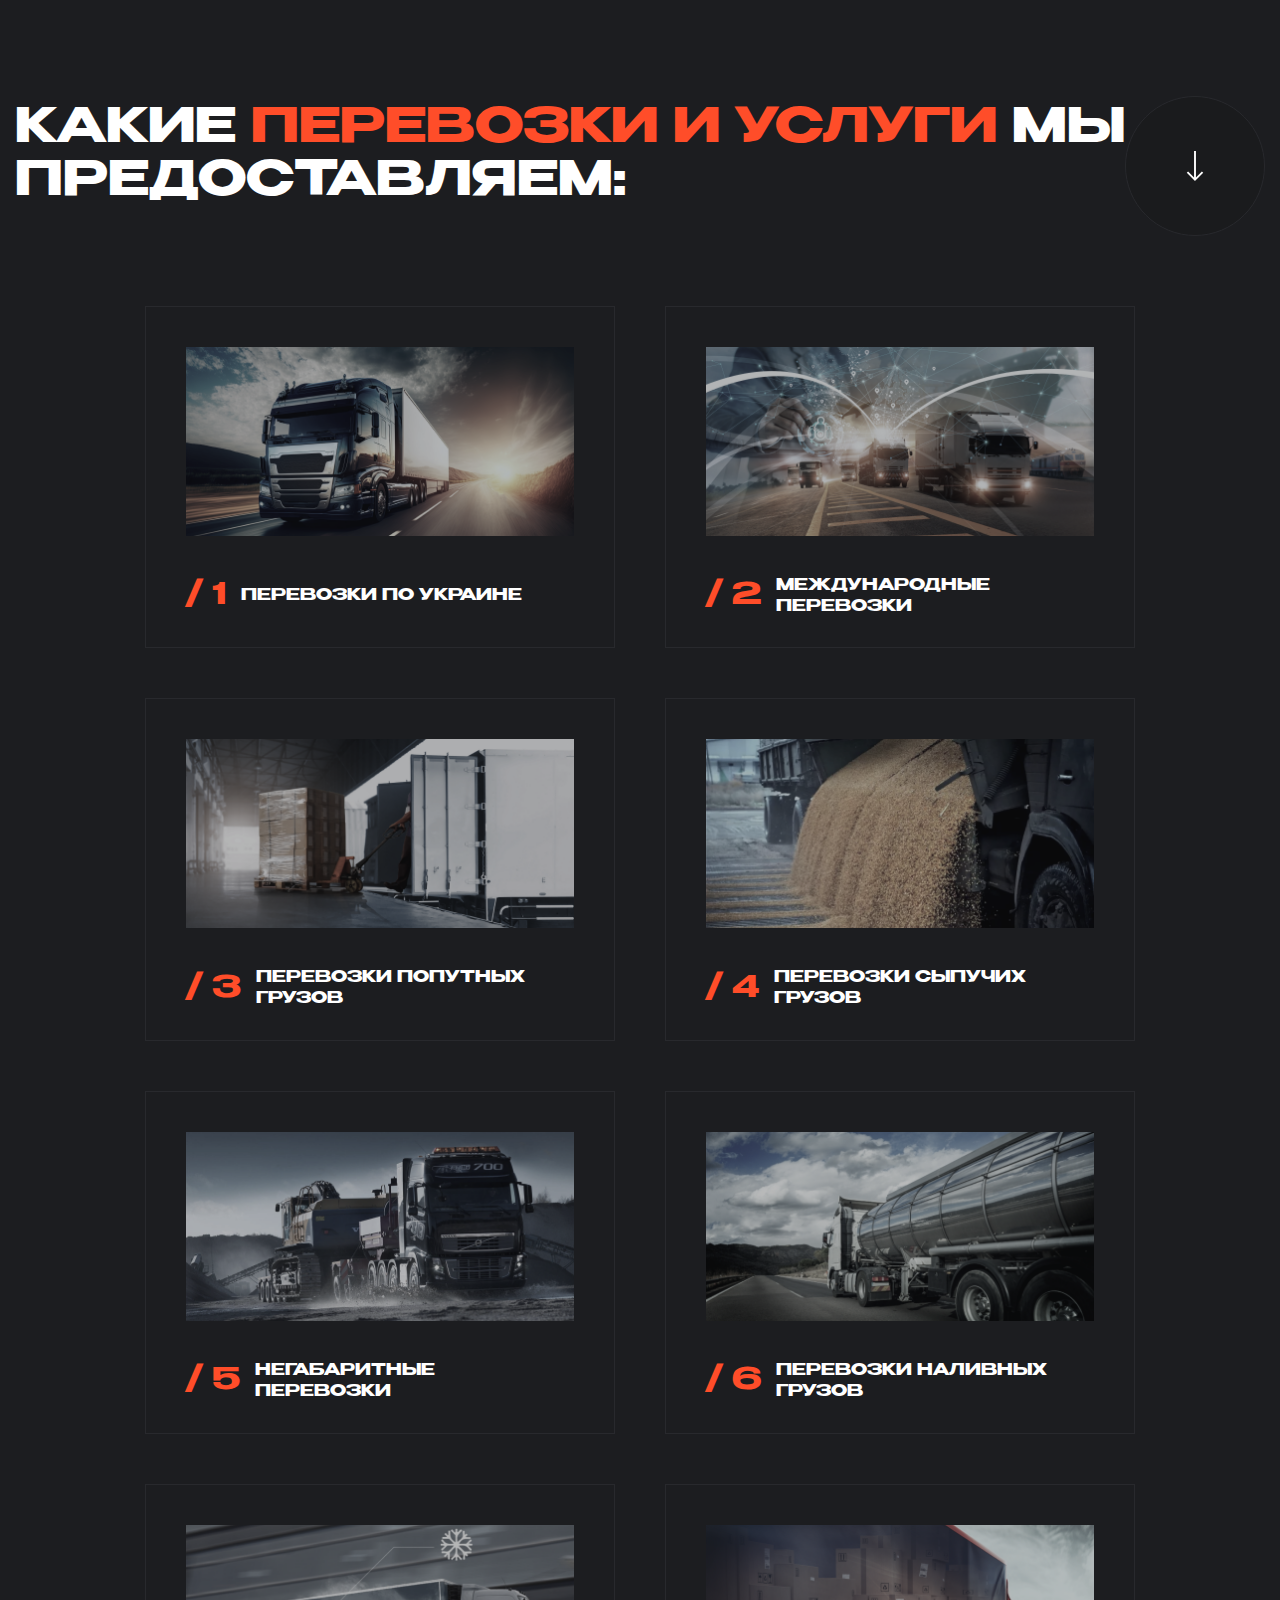
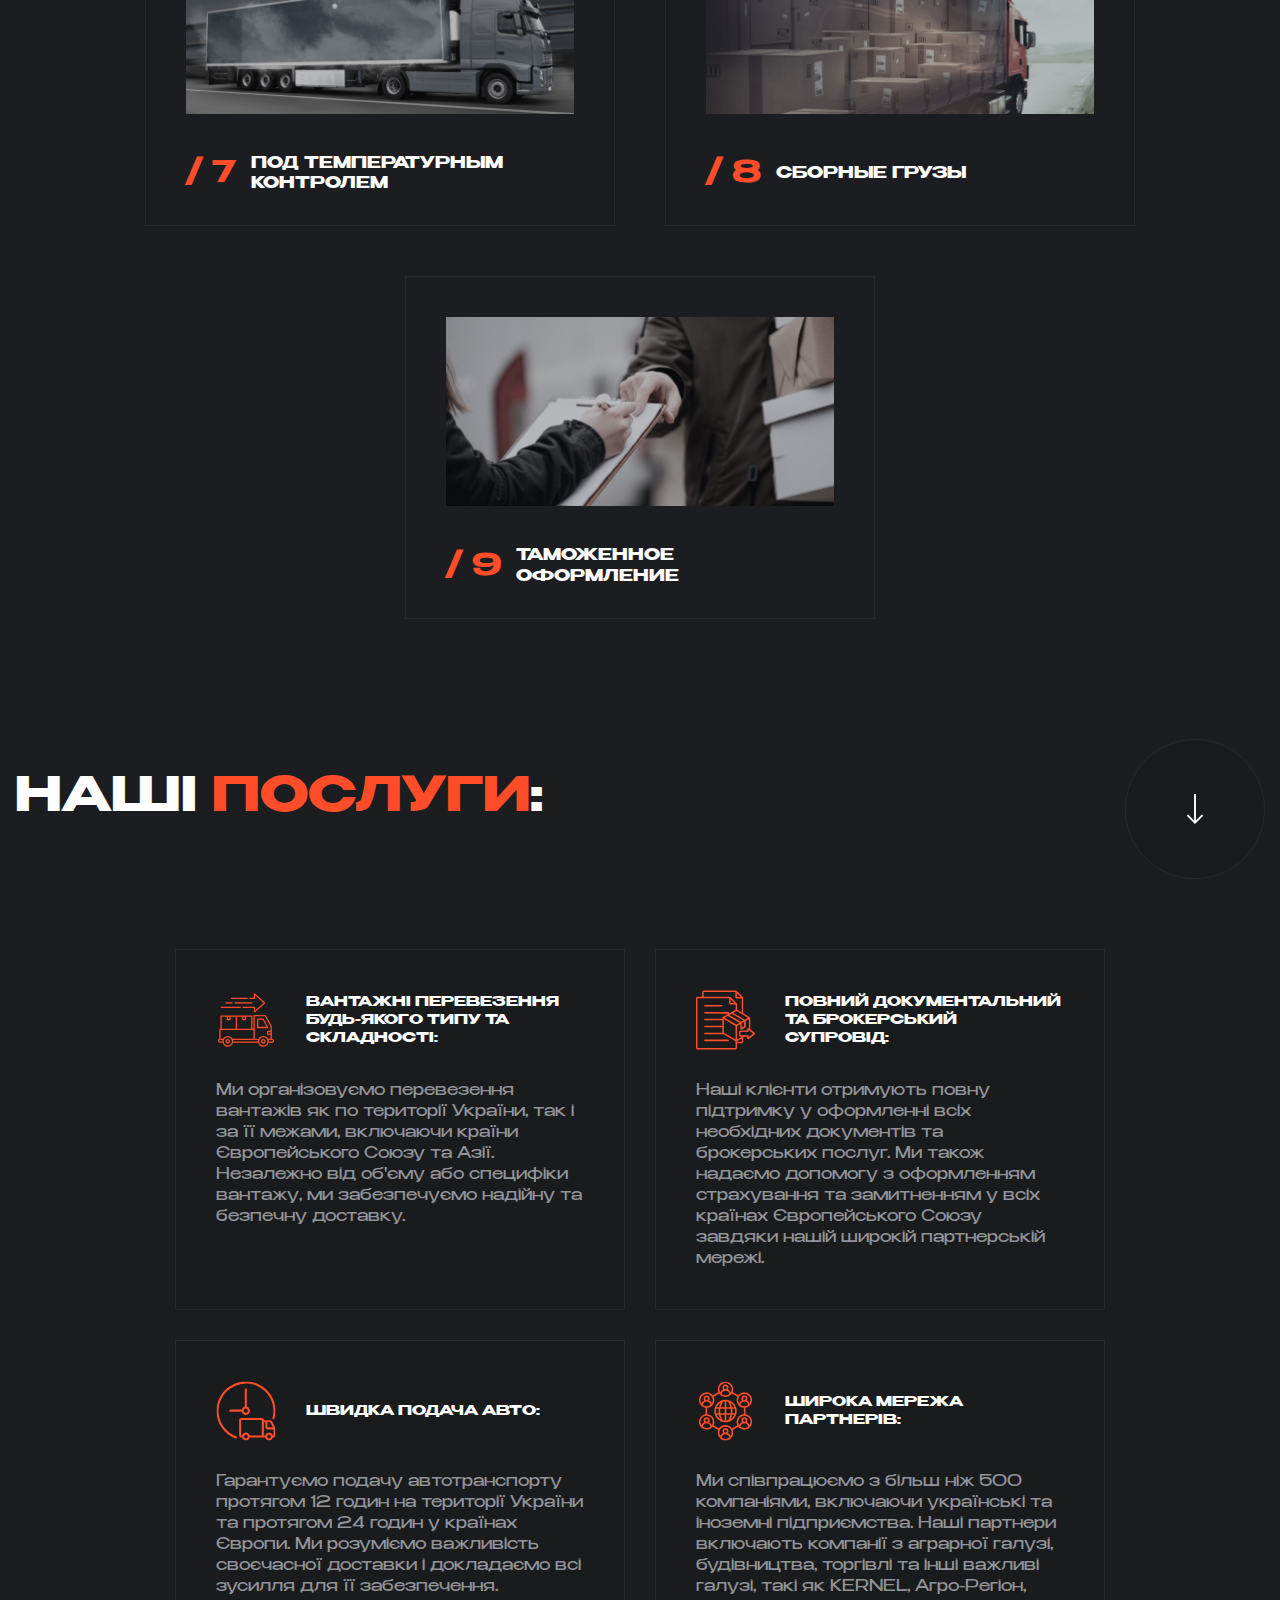
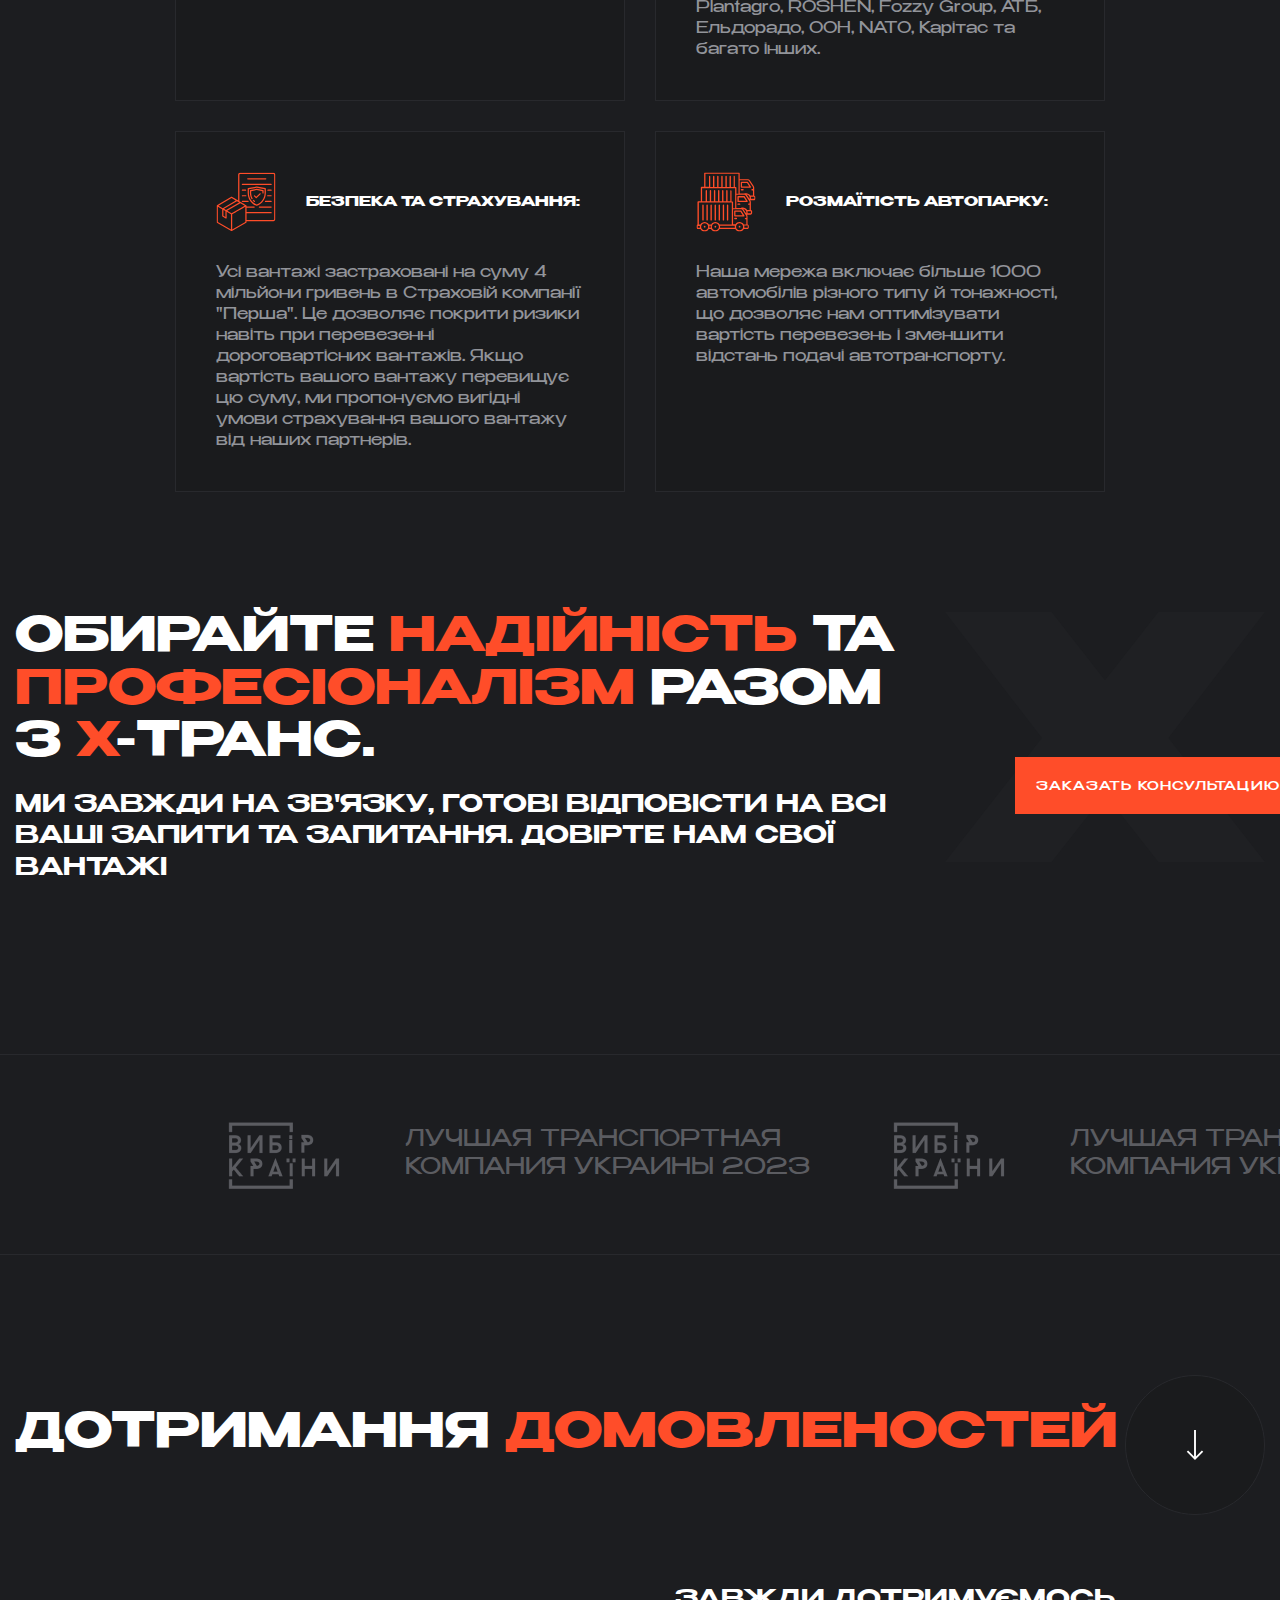
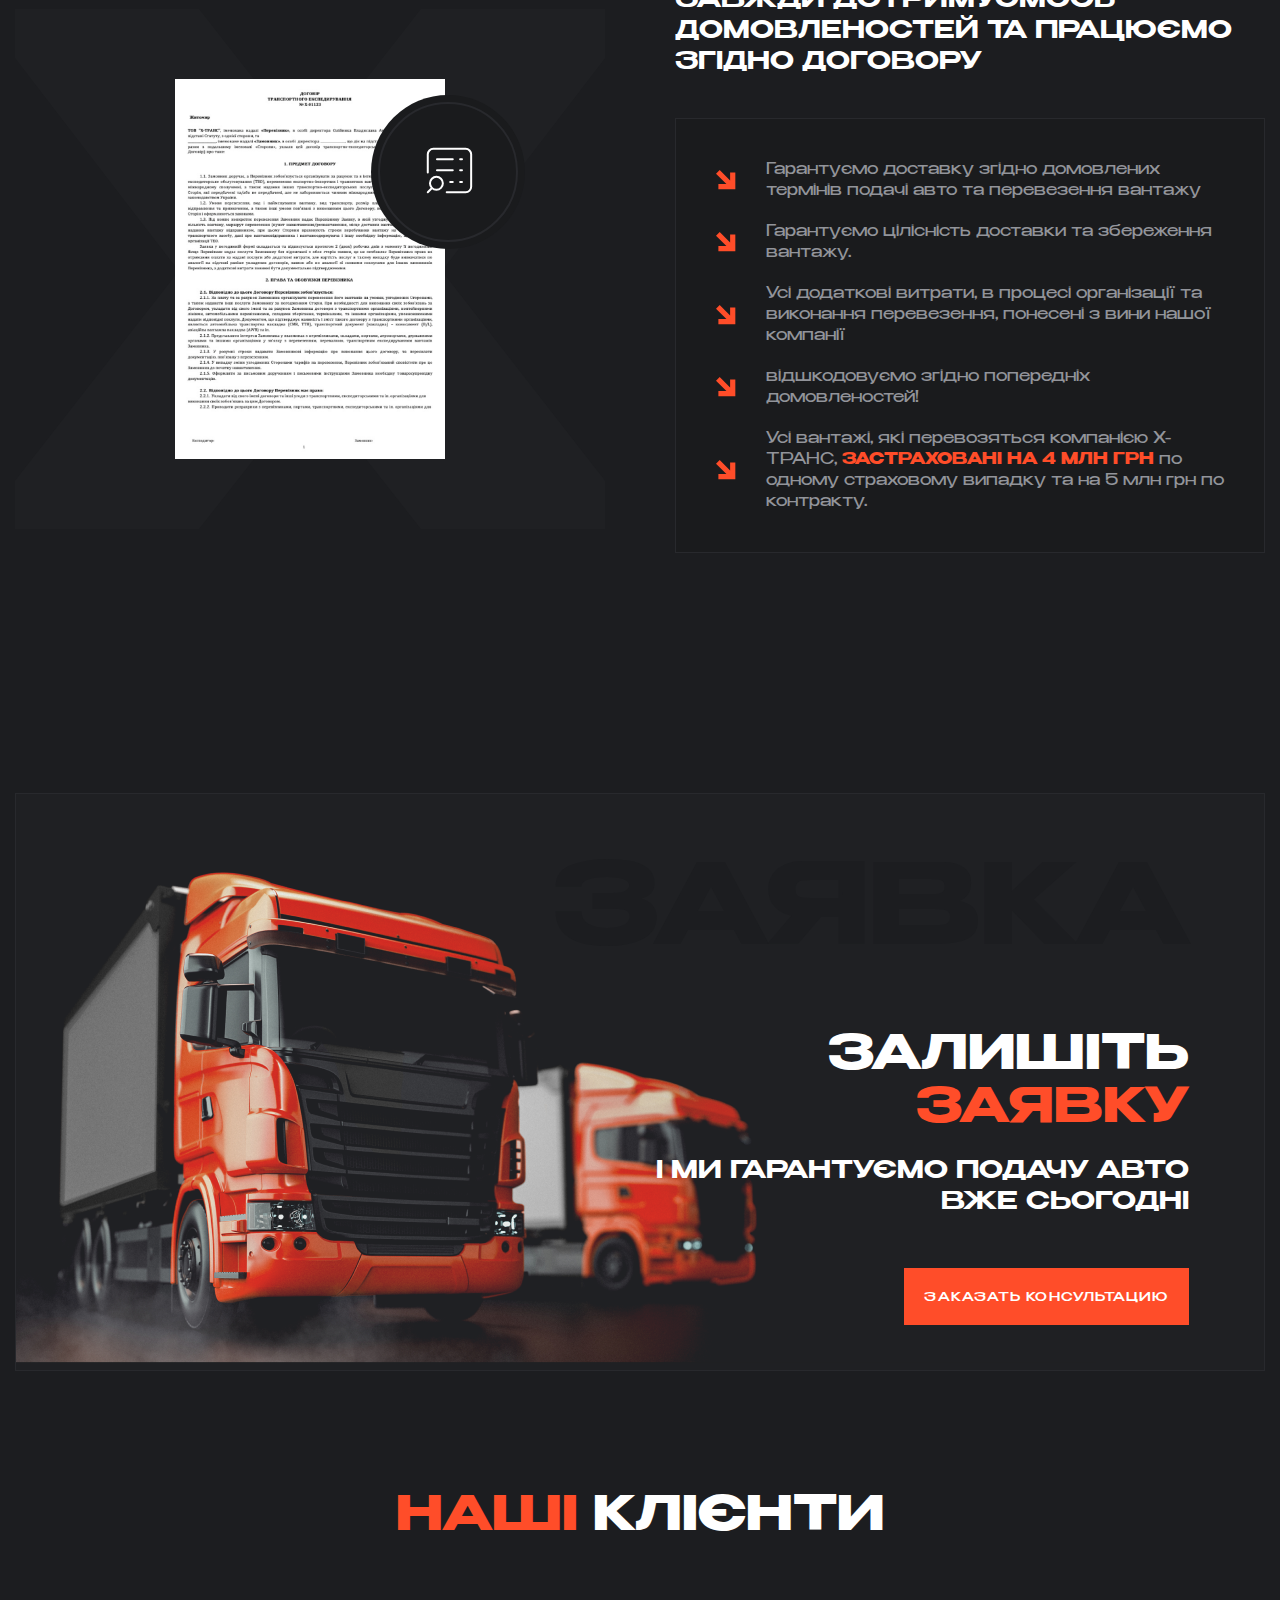
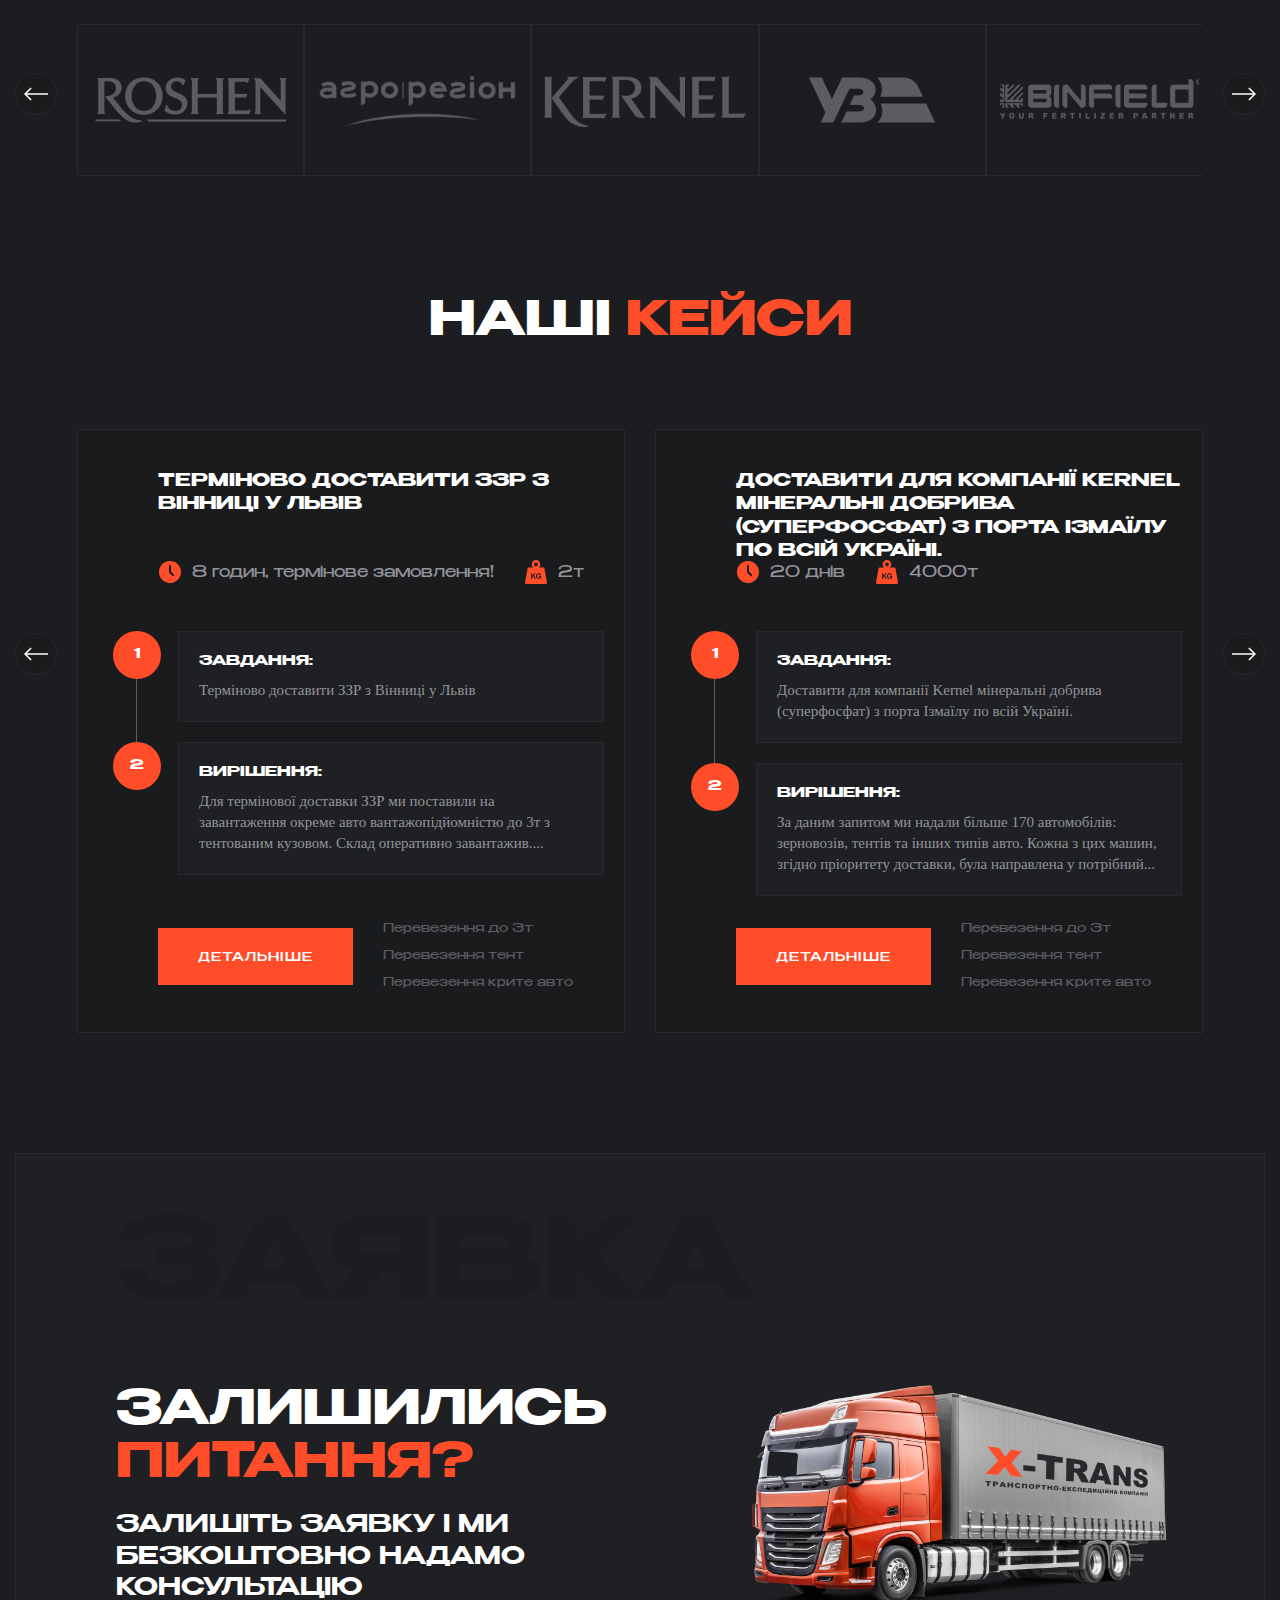
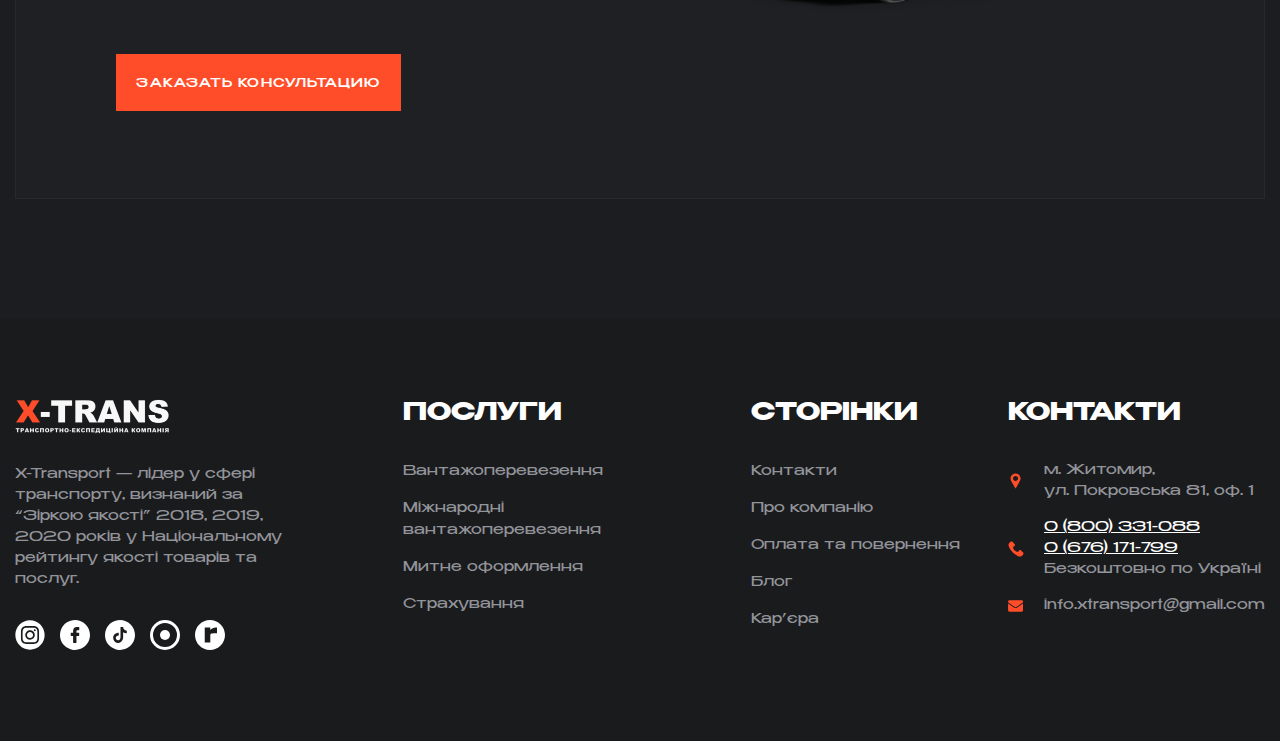
==== commit 7cc20353: "added redirect to main page when click logo" ====
--- a/about-us.html
+++ b/about-us.html
@@ -2309,7 +2309,9 @@
       <div class="container">
         <div class="footer__inner">
           <div class="footer__item">
-            <img class="footer__logo" src="images/logo.png" alt="logo" />
+            <a href="index.html">
+              <img class="footer__logo" src="images/logo.png" alt="logo" />
+            </a>
             <p class="footer__text">
               X-Transport — лідер у сфері транспорту, визнаний за “Зіркою якості” 2018, 2019, 2020
               років у Національному рейтингу якості товарів та послуг.
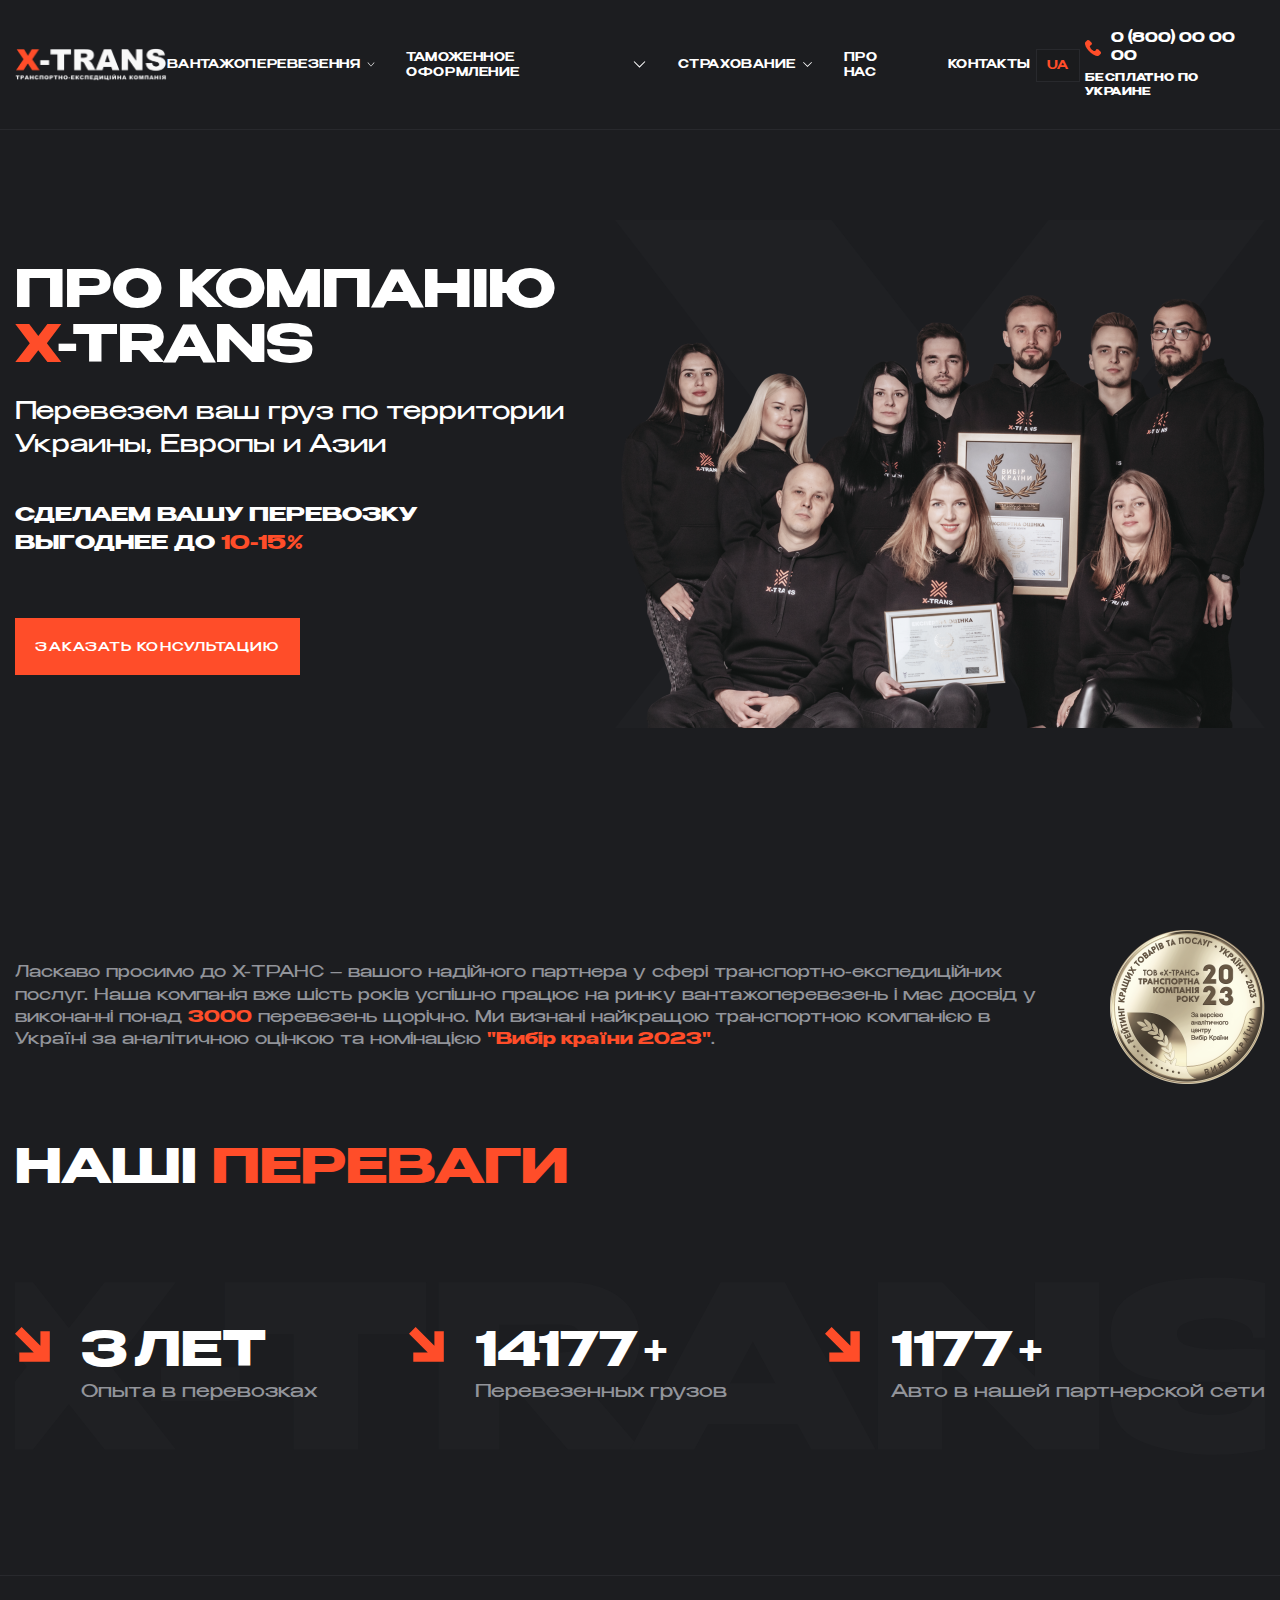
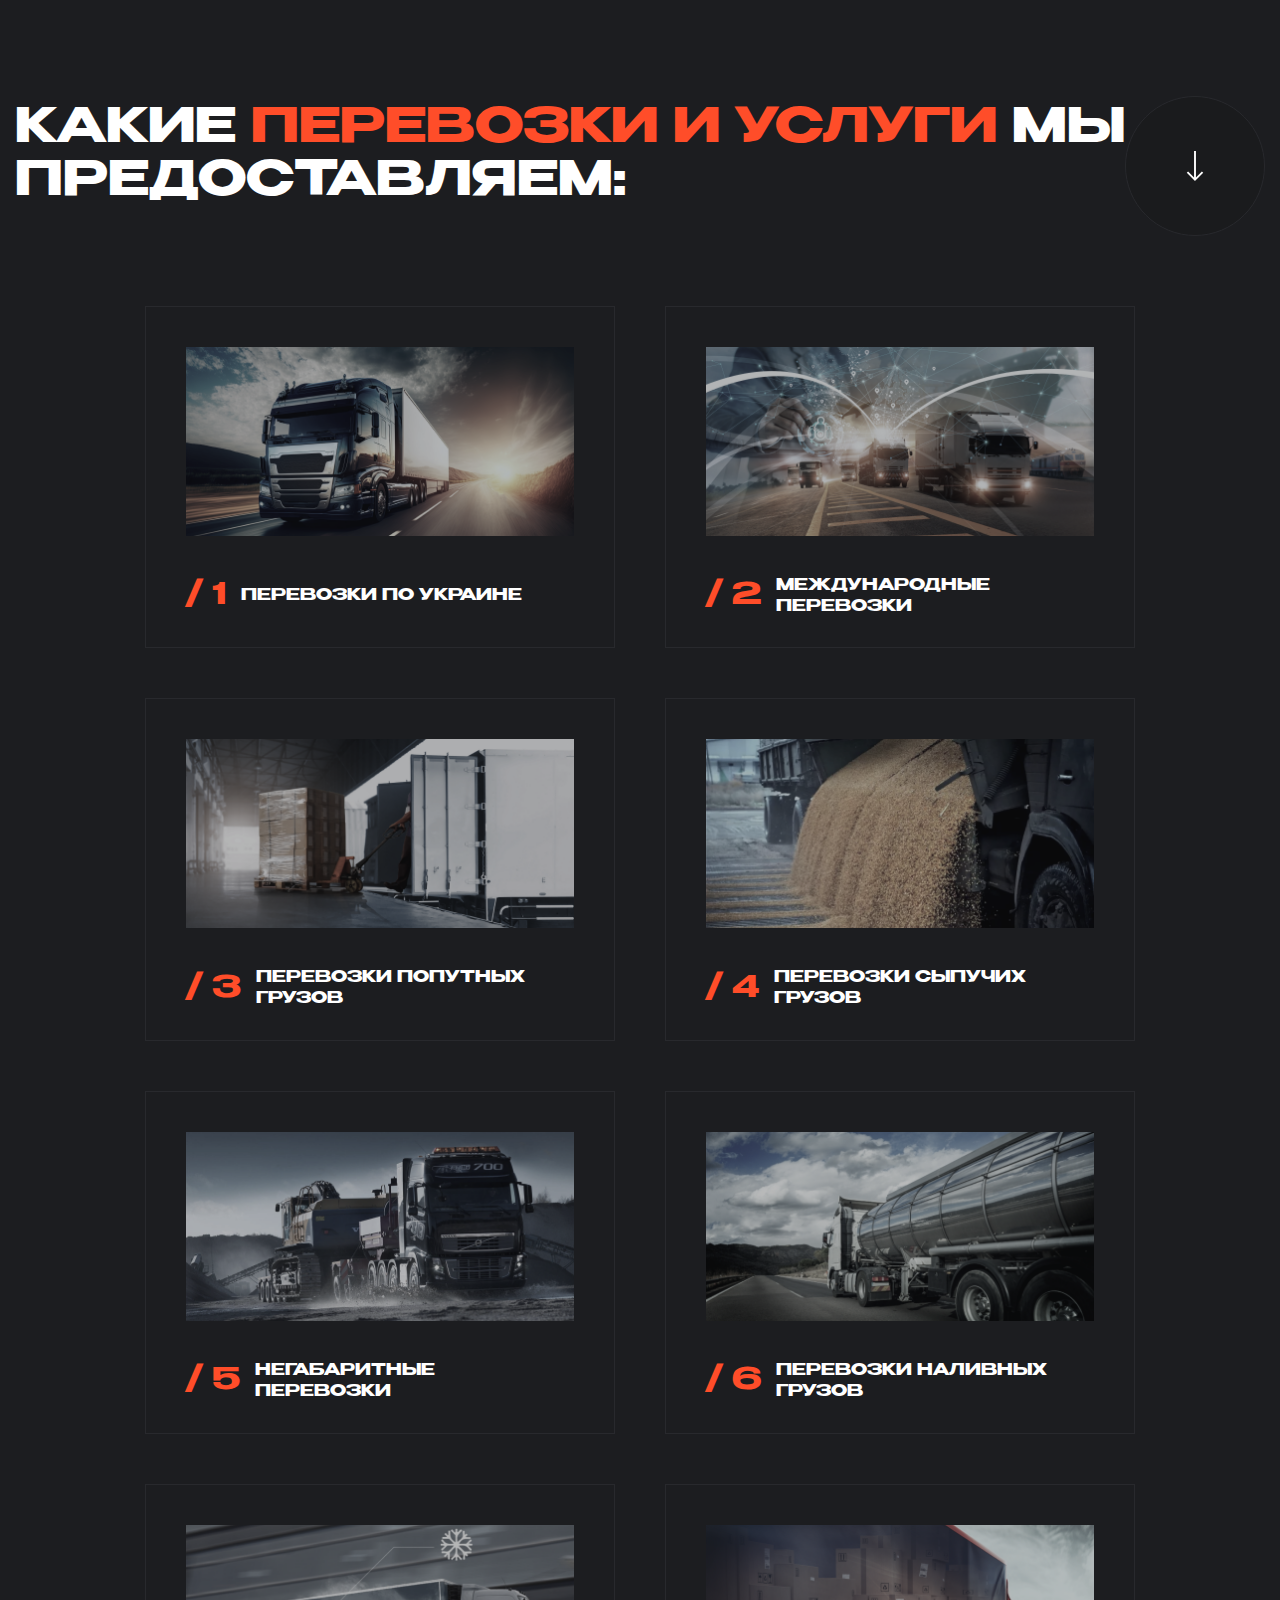
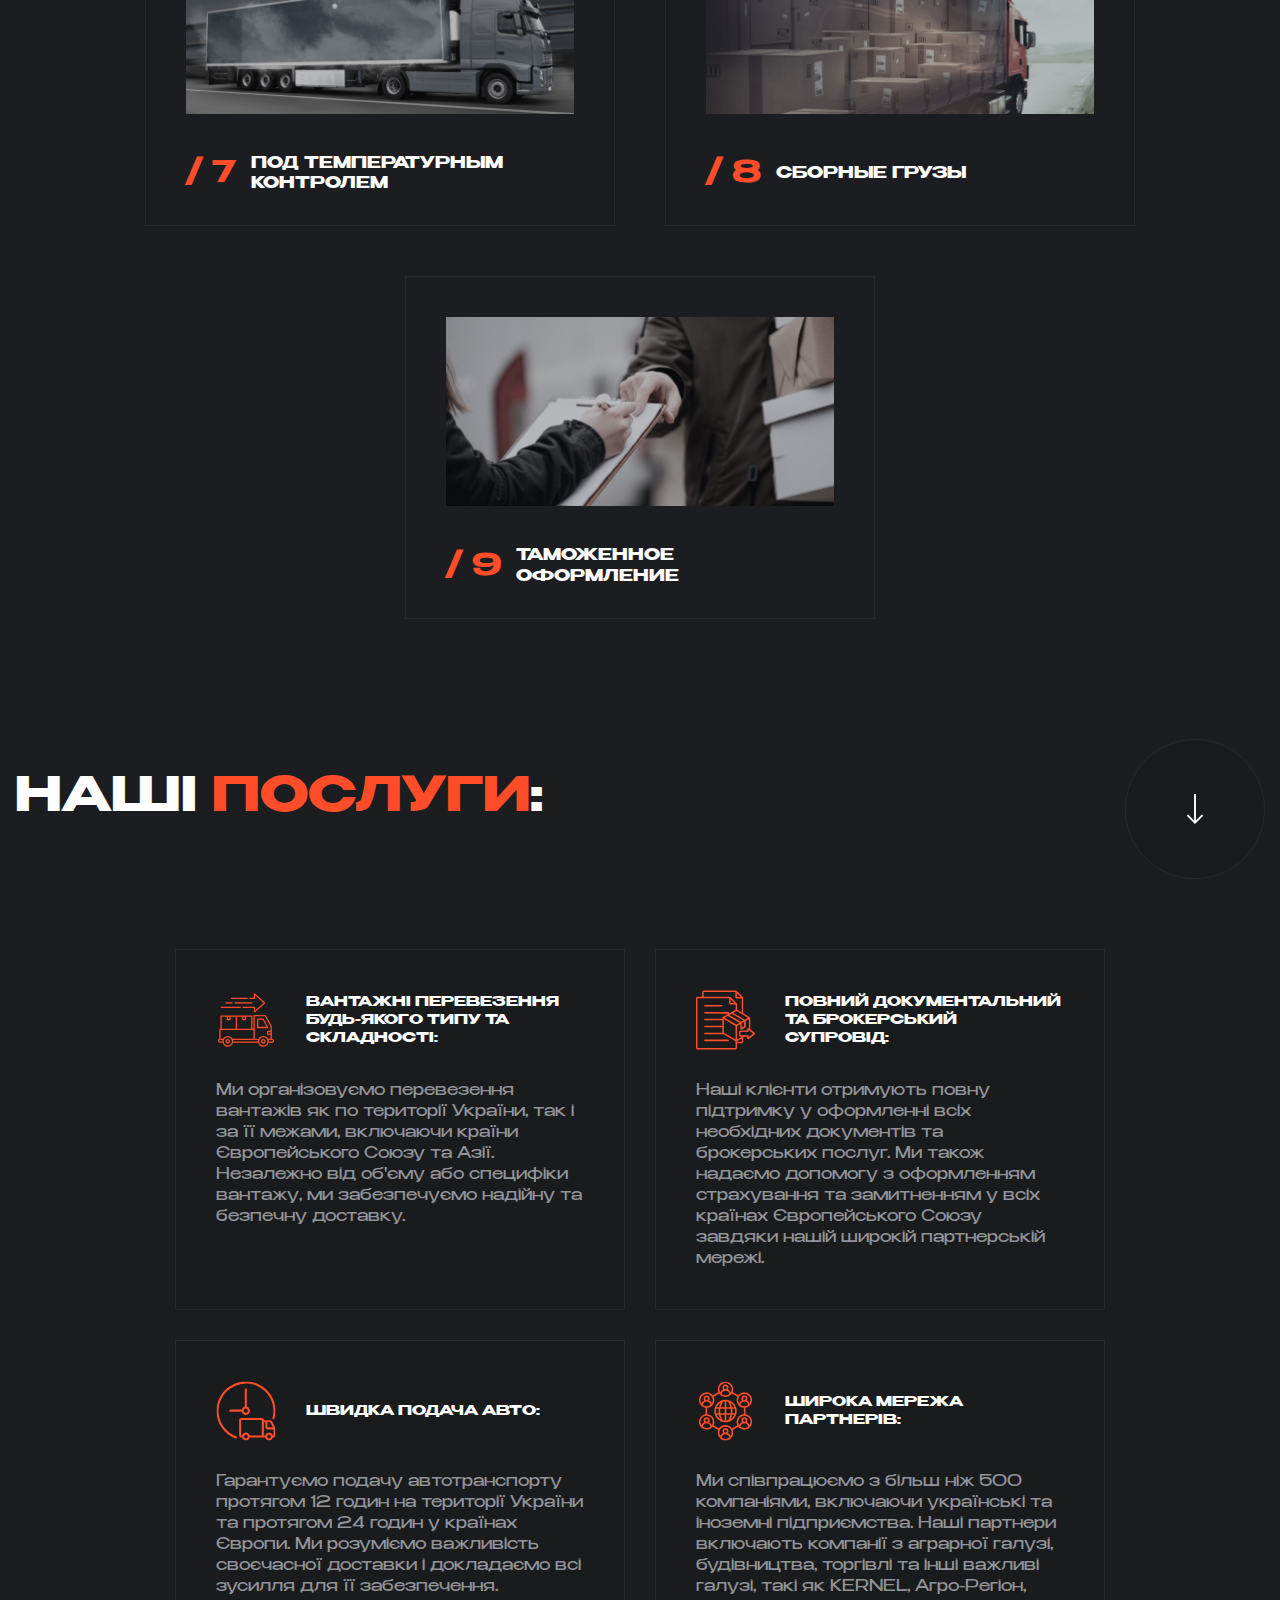
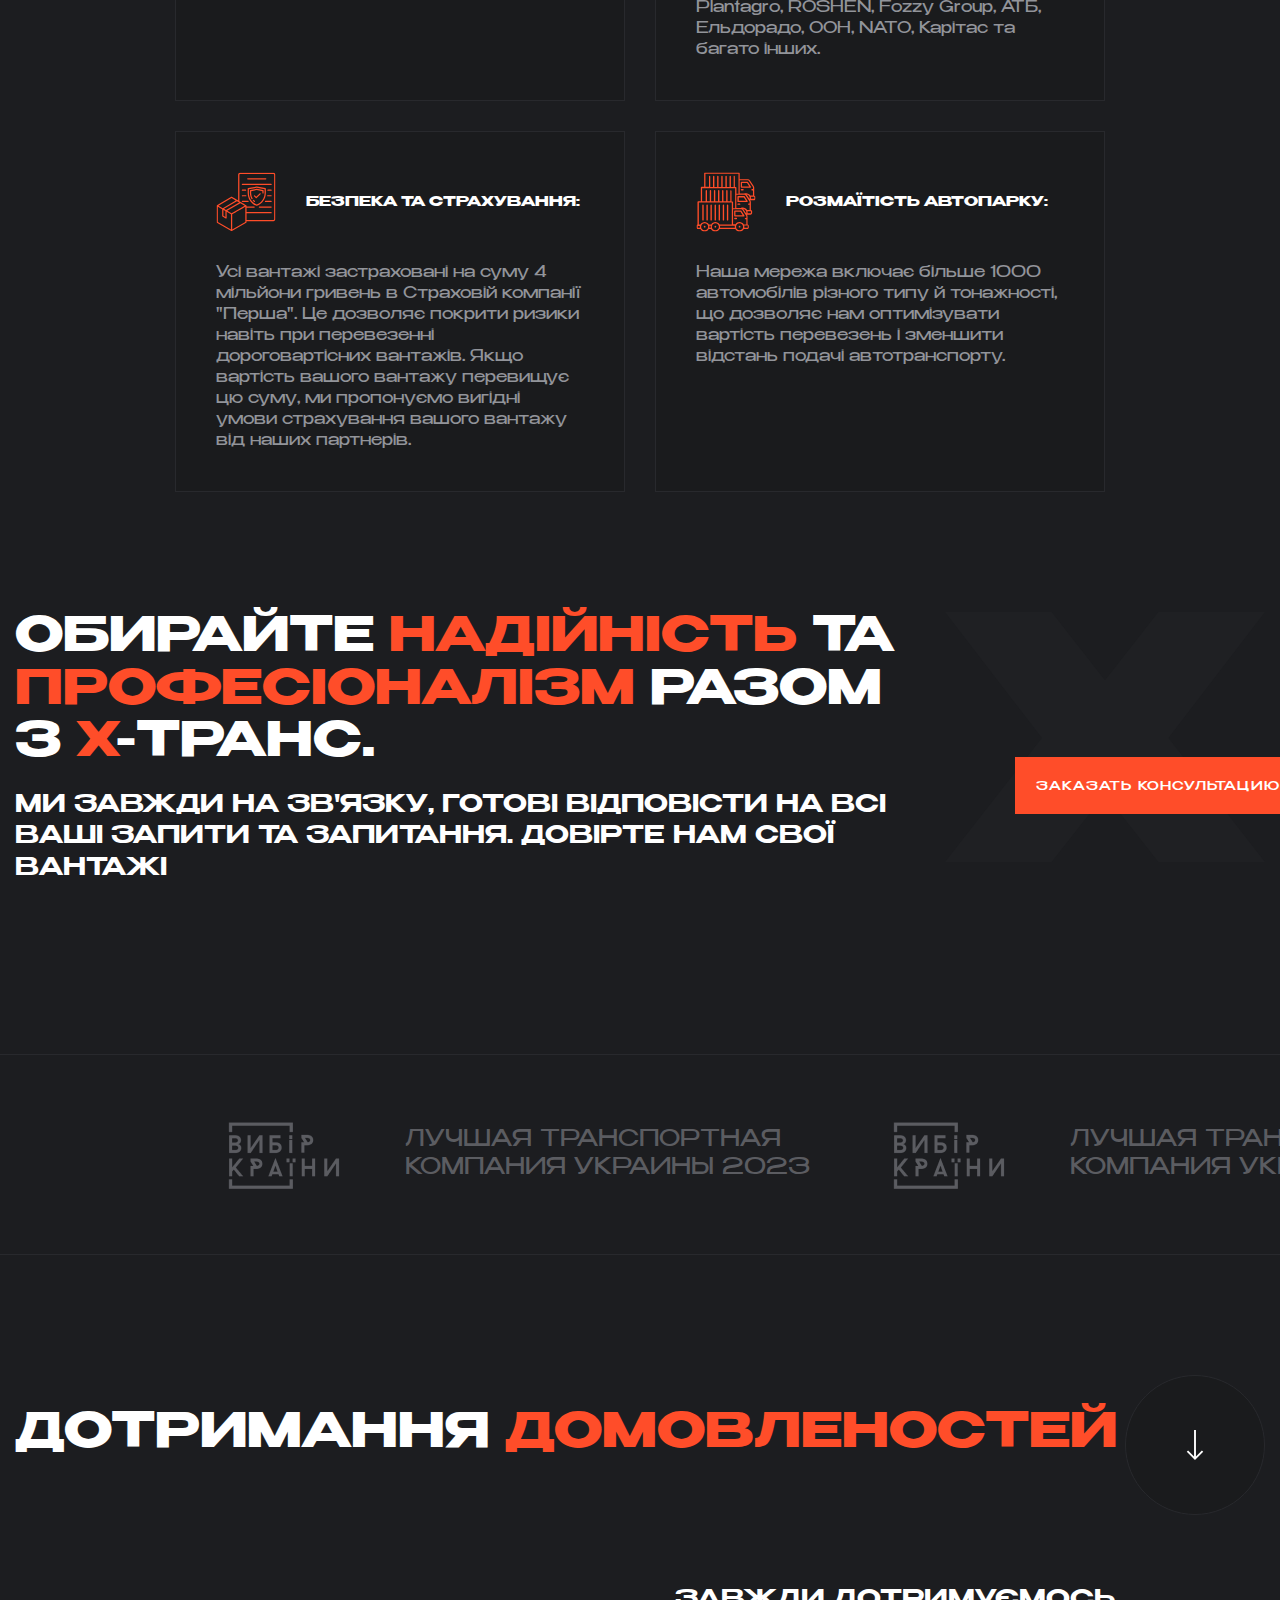
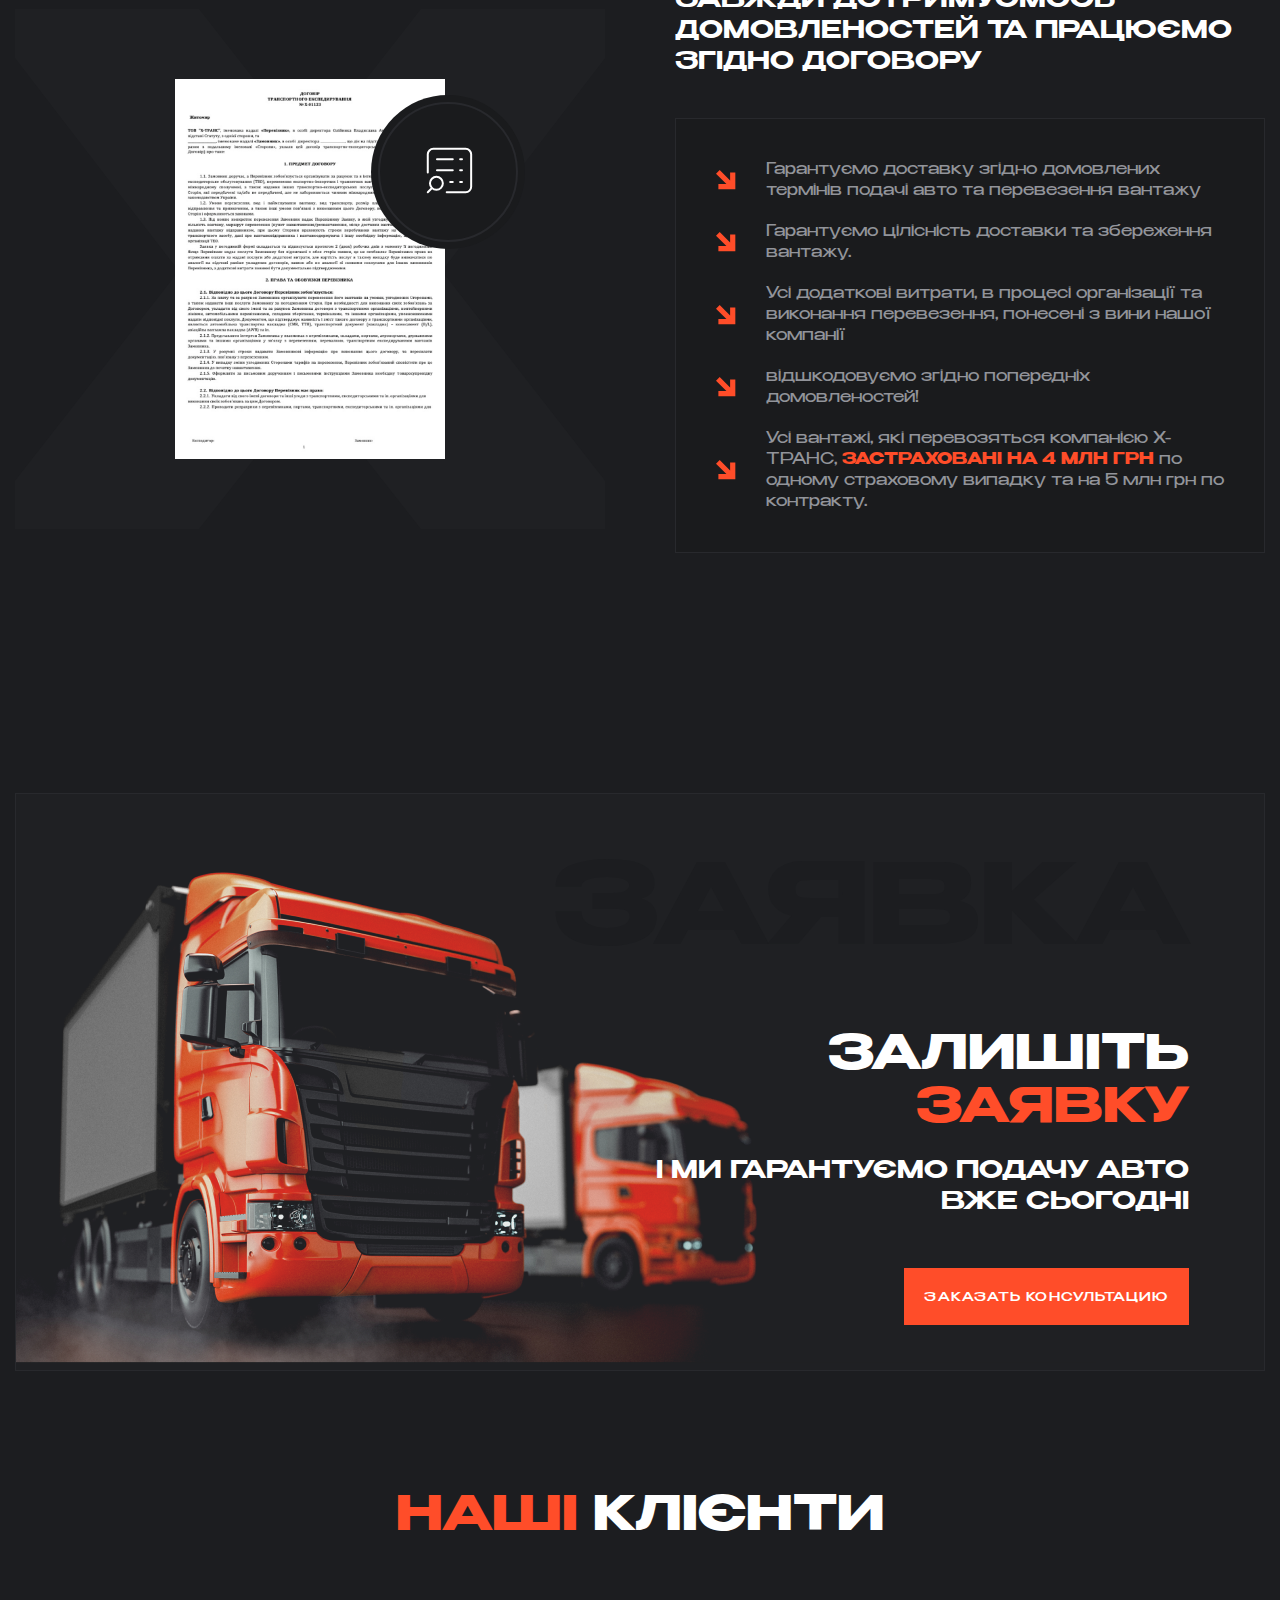
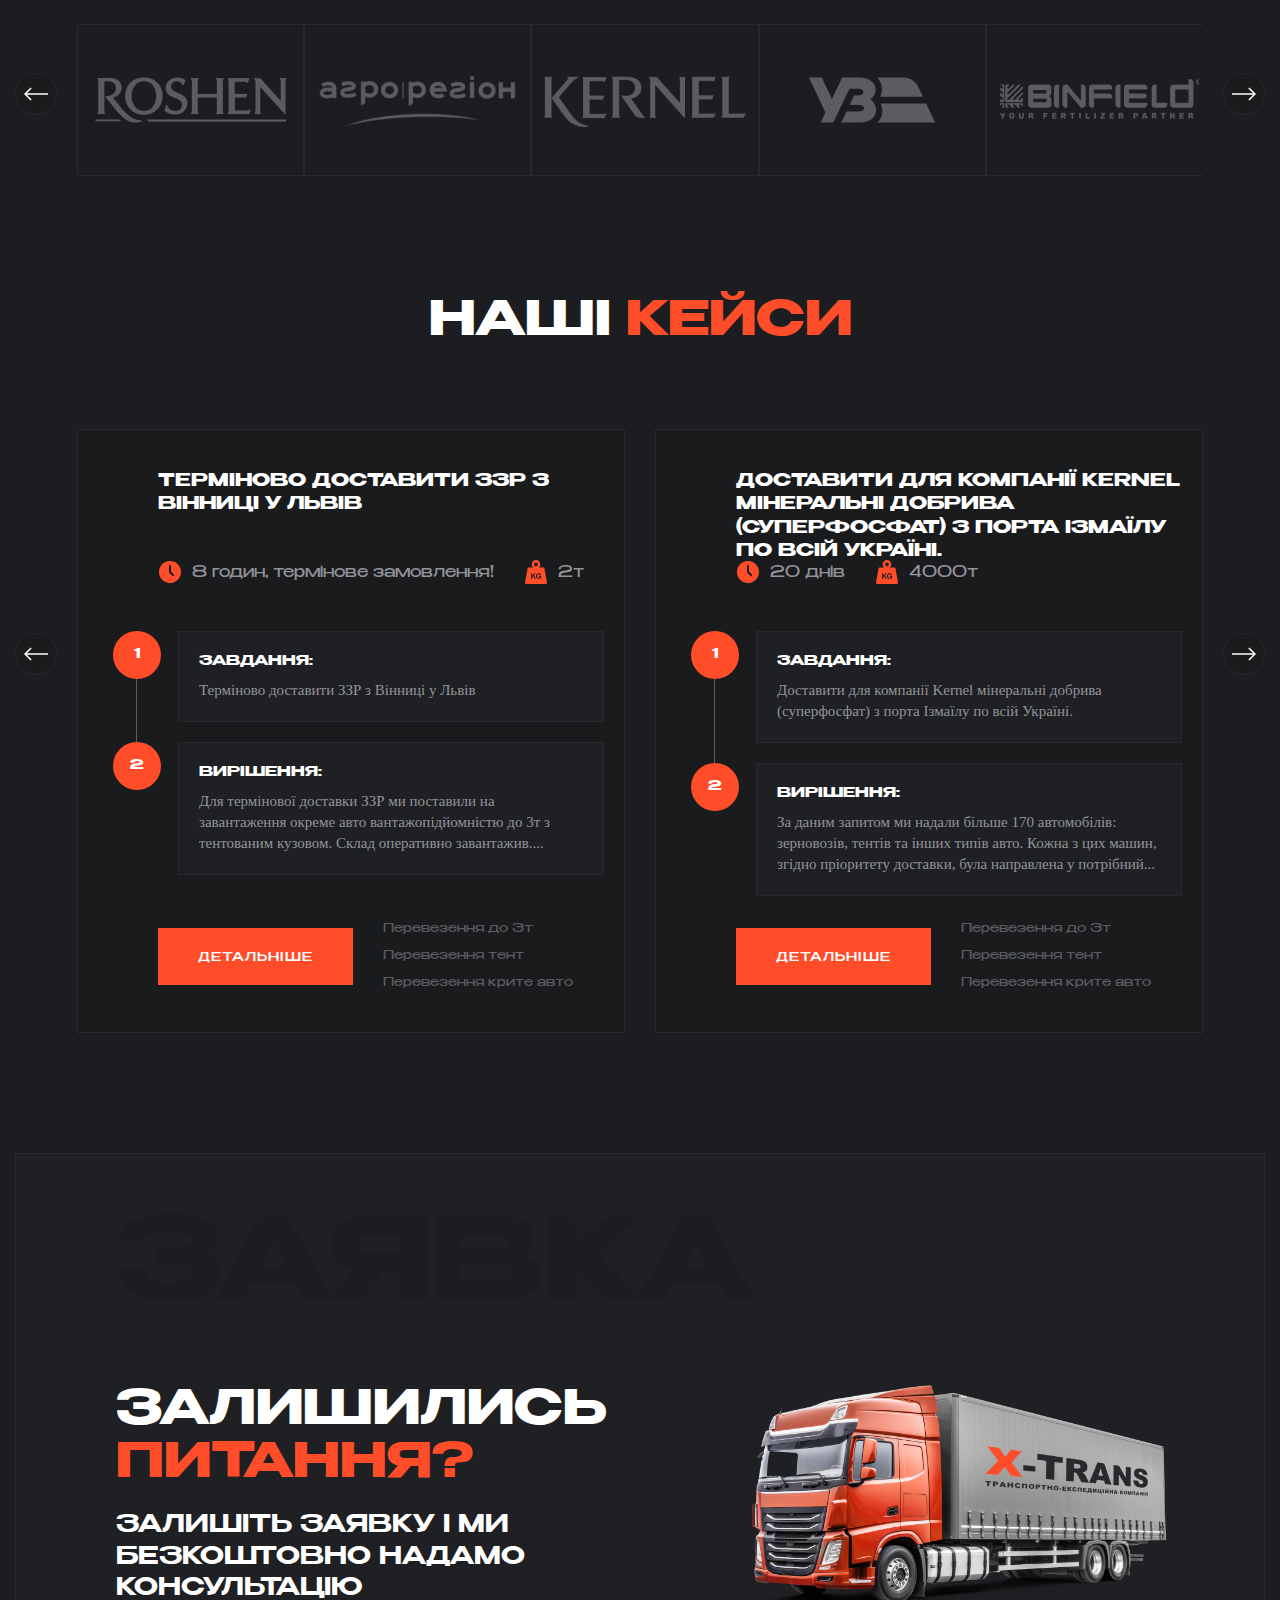
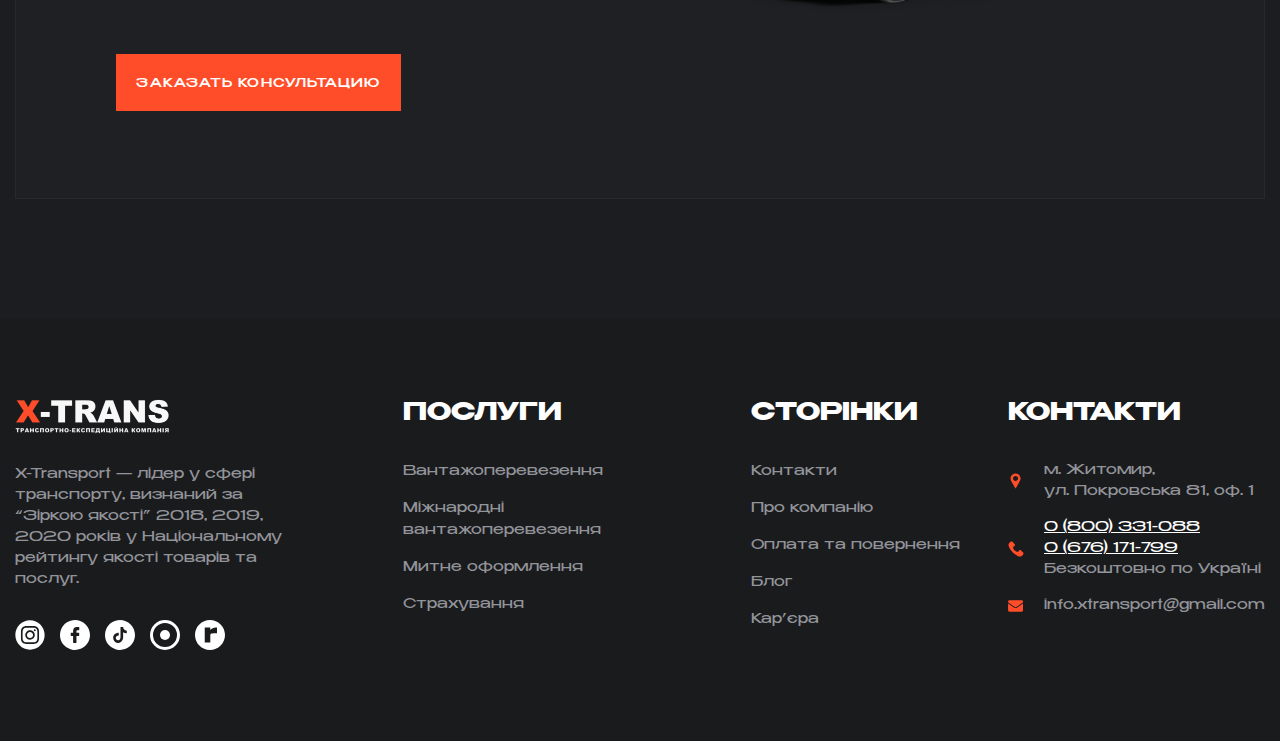
==== commit 1fe3f044: "added new styles for mobile menu" ====
--- a/about-us.html
+++ b/about-us.html
@@ -1,5 +1,5 @@
 <!DOCTYPE html>
-<html lang="en">
+<html lang="ua">
   <head>
     <meta charset="UTF-8" />
     <meta name="viewport" content="width=device-width, initial-scale=1.0" />
@@ -640,7 +640,7 @@
           </nav>
 
           <div class="lang-wrap">
-            <a class="nav__link active" id="lang" href="#"> UA </a>
+            <a class="nav__link lang active" id="lang" href="#"> UA </a>
 
             <a id="burger-btn" class="burger" href="#" onclick="toggleMenu()">
               <span></span>
--- a/css/style.css
+++ b/css/style.css
@@ -319,7 +319,7 @@
   display: flex;
   align-items: center;
   justify-content: center;
-  right: 0;
+  right: 8px;
   top: 2px;
   opacity: 0;
   height: 100%;
@@ -399,15 +399,15 @@
   margin-right: 5px;
 }
 
-.nav__link.active {
+.lang.active {
   color: #ff4d29;
   z-index: 9999;
 }
 
 #lang {
-  border: 1px solid var(--Stroke, #28292D);
-background: #1A1B1D;
-padding: 10px;
+  border: 1px solid var(--Stroke, #28292d);
+  background: #1a1b1d;
+  padding: 10px;
 }
 
 .phone-number {
@@ -642,7 +642,7 @@
 .burger-sub-3.active {
   display: flex;
   flex-direction: column;
-  gap: 10px;
+  gap: 25px;
   padding-top: 20px;
 }
 
@@ -653,11 +653,29 @@
 .burger__item-top {
   display: flex;
   align-items: flex-start;
-}
-
+  justify-content: space-between;
+  width: 100%;
+  max-width: 340px;
+  border: 1px solid var(--Stroke, #28292d);
+  background: var(--light-dark-bg, #1f2023);
+  padding: 20px 10px;
+}
 
 .burger__item-top a:first-child {
   margin-right: 5px;
+}
+
+.burger__item-top.active {
+  background-color: #FF4D29;
+}
+
+.burger__item-top.active .drop-menu {
+  rotate: 180deg;
+  transition: all .2s ease;
+}
+
+.burger__item-top a {
+  color: #fff;
 }
 
 .burger__item {
@@ -761,7 +779,7 @@
   font-style: normal;
   font-weight: 400;
   line-height: normal;
-  max-width: 455px;
+  max-width: 555px;
   margin-bottom: 40px;
 }
 
@@ -2493,7 +2511,6 @@
     right: 25px;
     transition: all 0.3s;
     cursor: pointer;
-
   }
 
   .burger:before {
@@ -2529,7 +2546,7 @@
     z-index: 9999;
   }
 
-  .nav__link.active {
+.lang.active {
     margin-right: 0;
     margin-left: 50px;
   }
